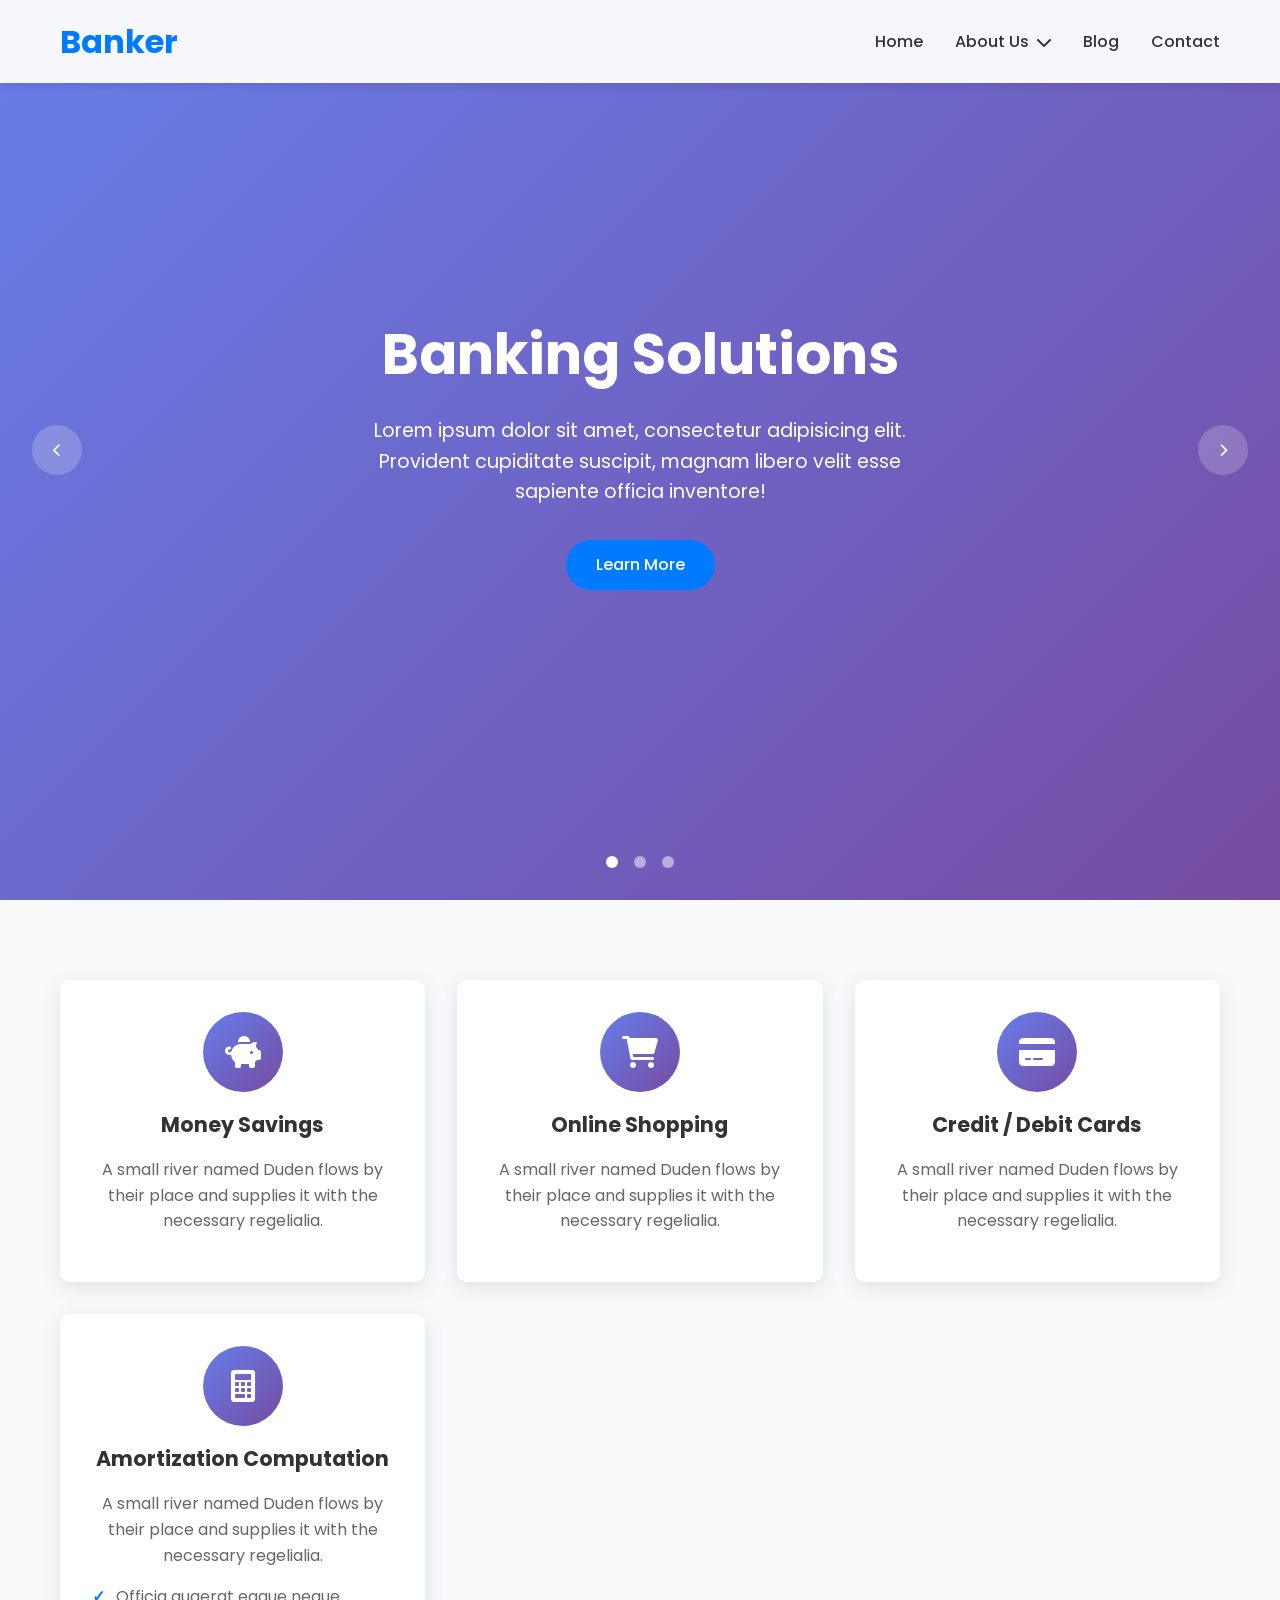
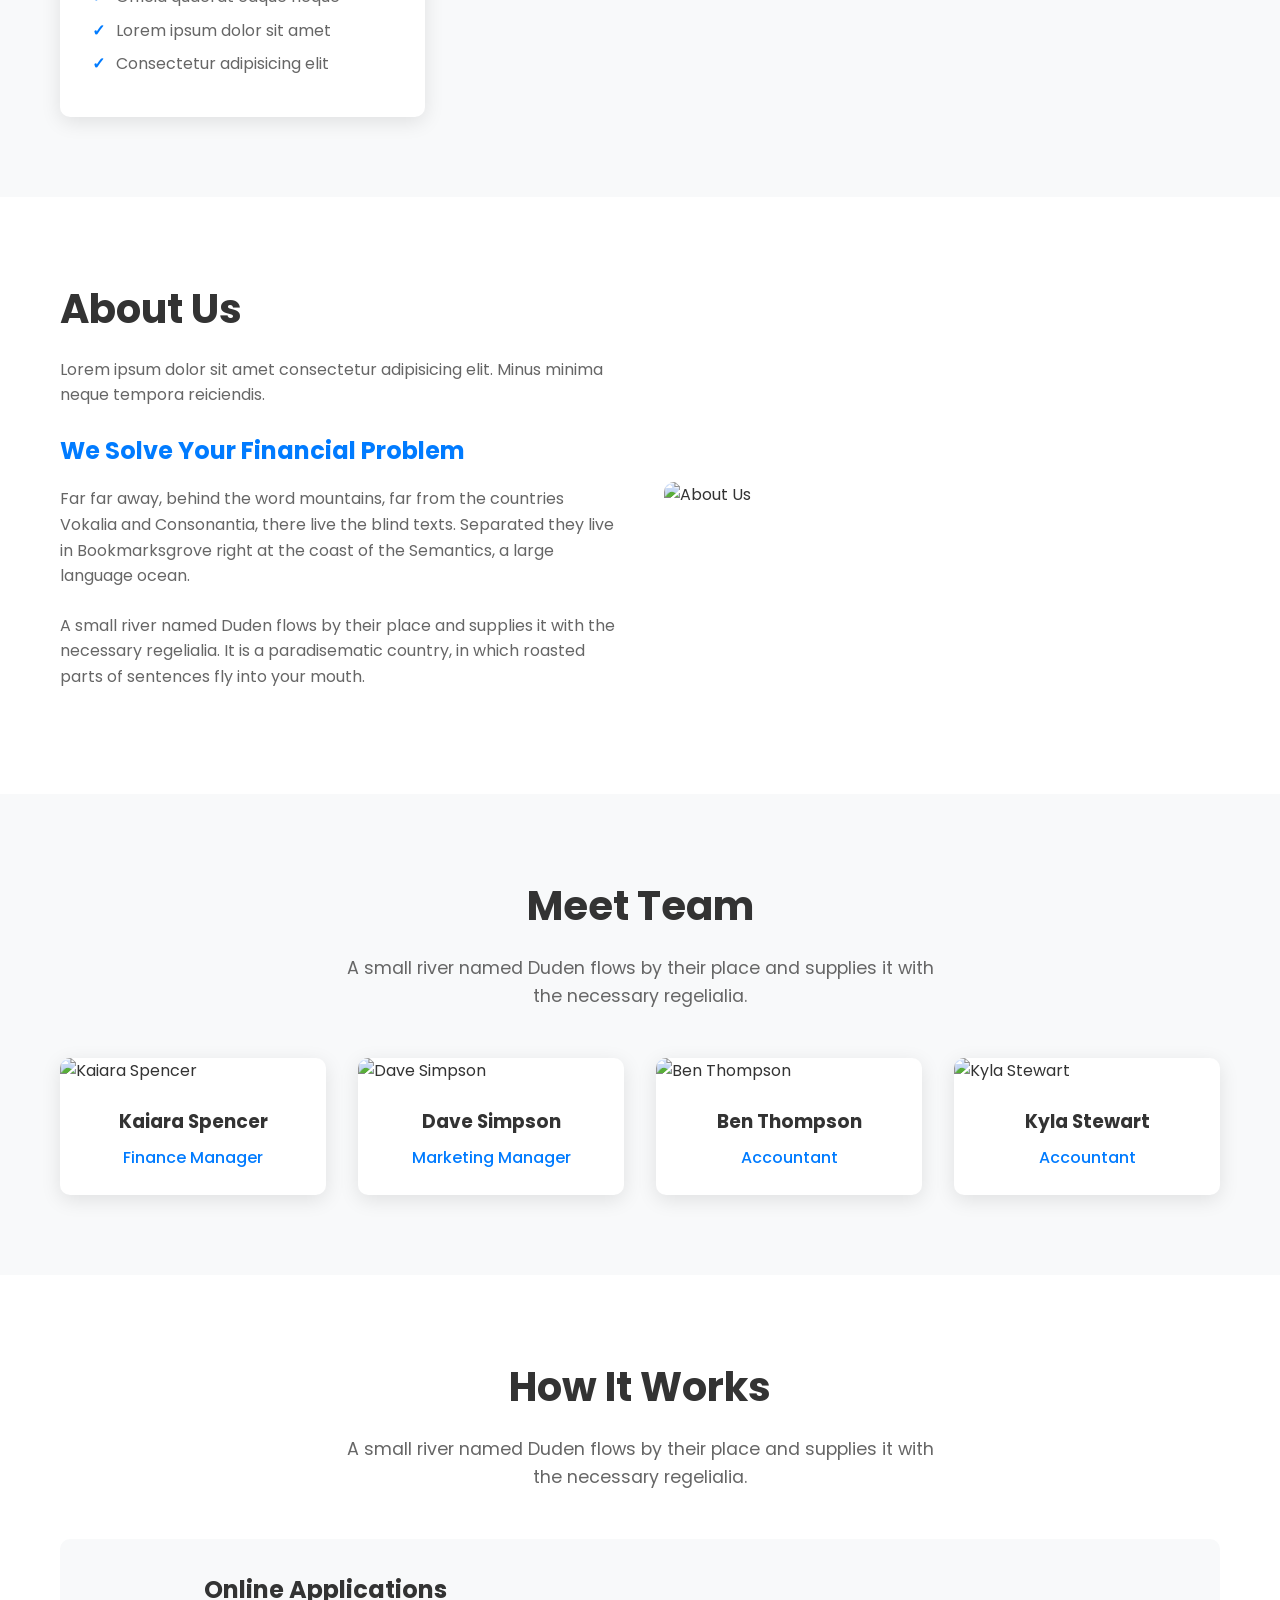
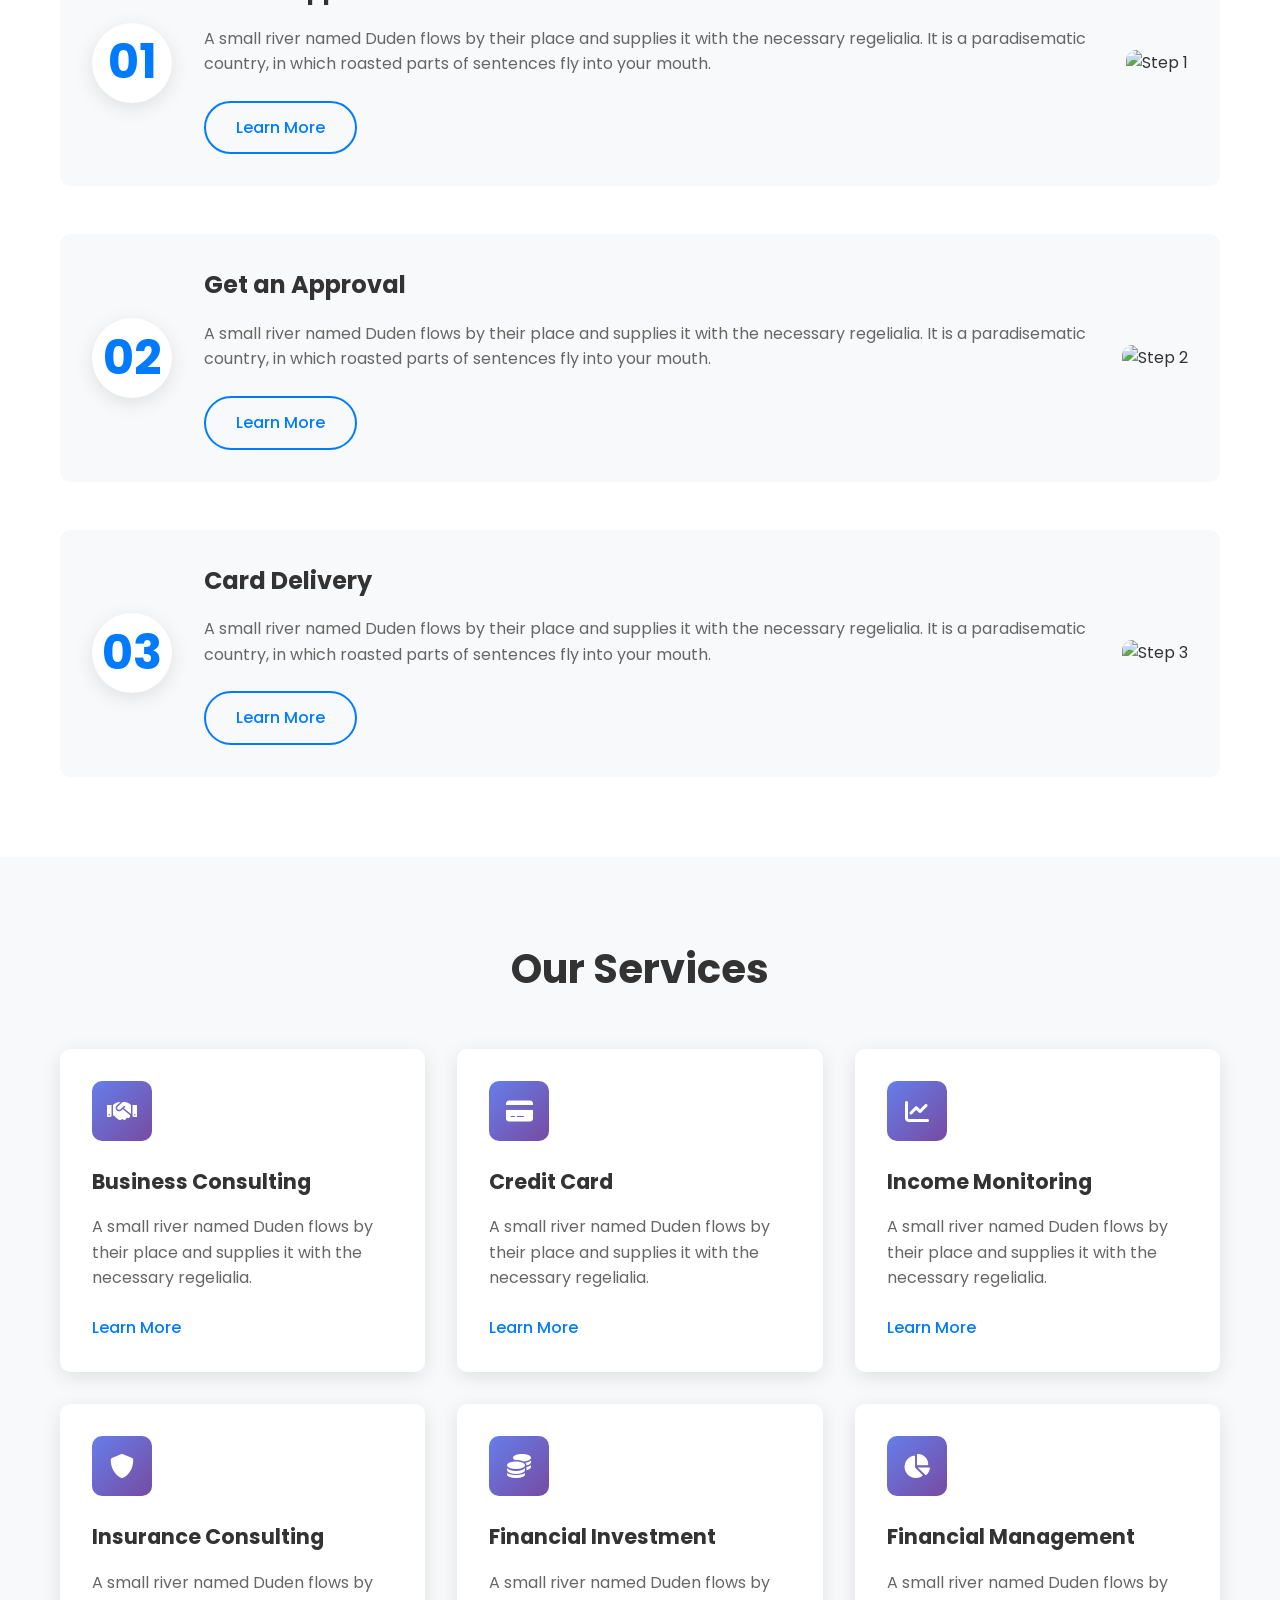
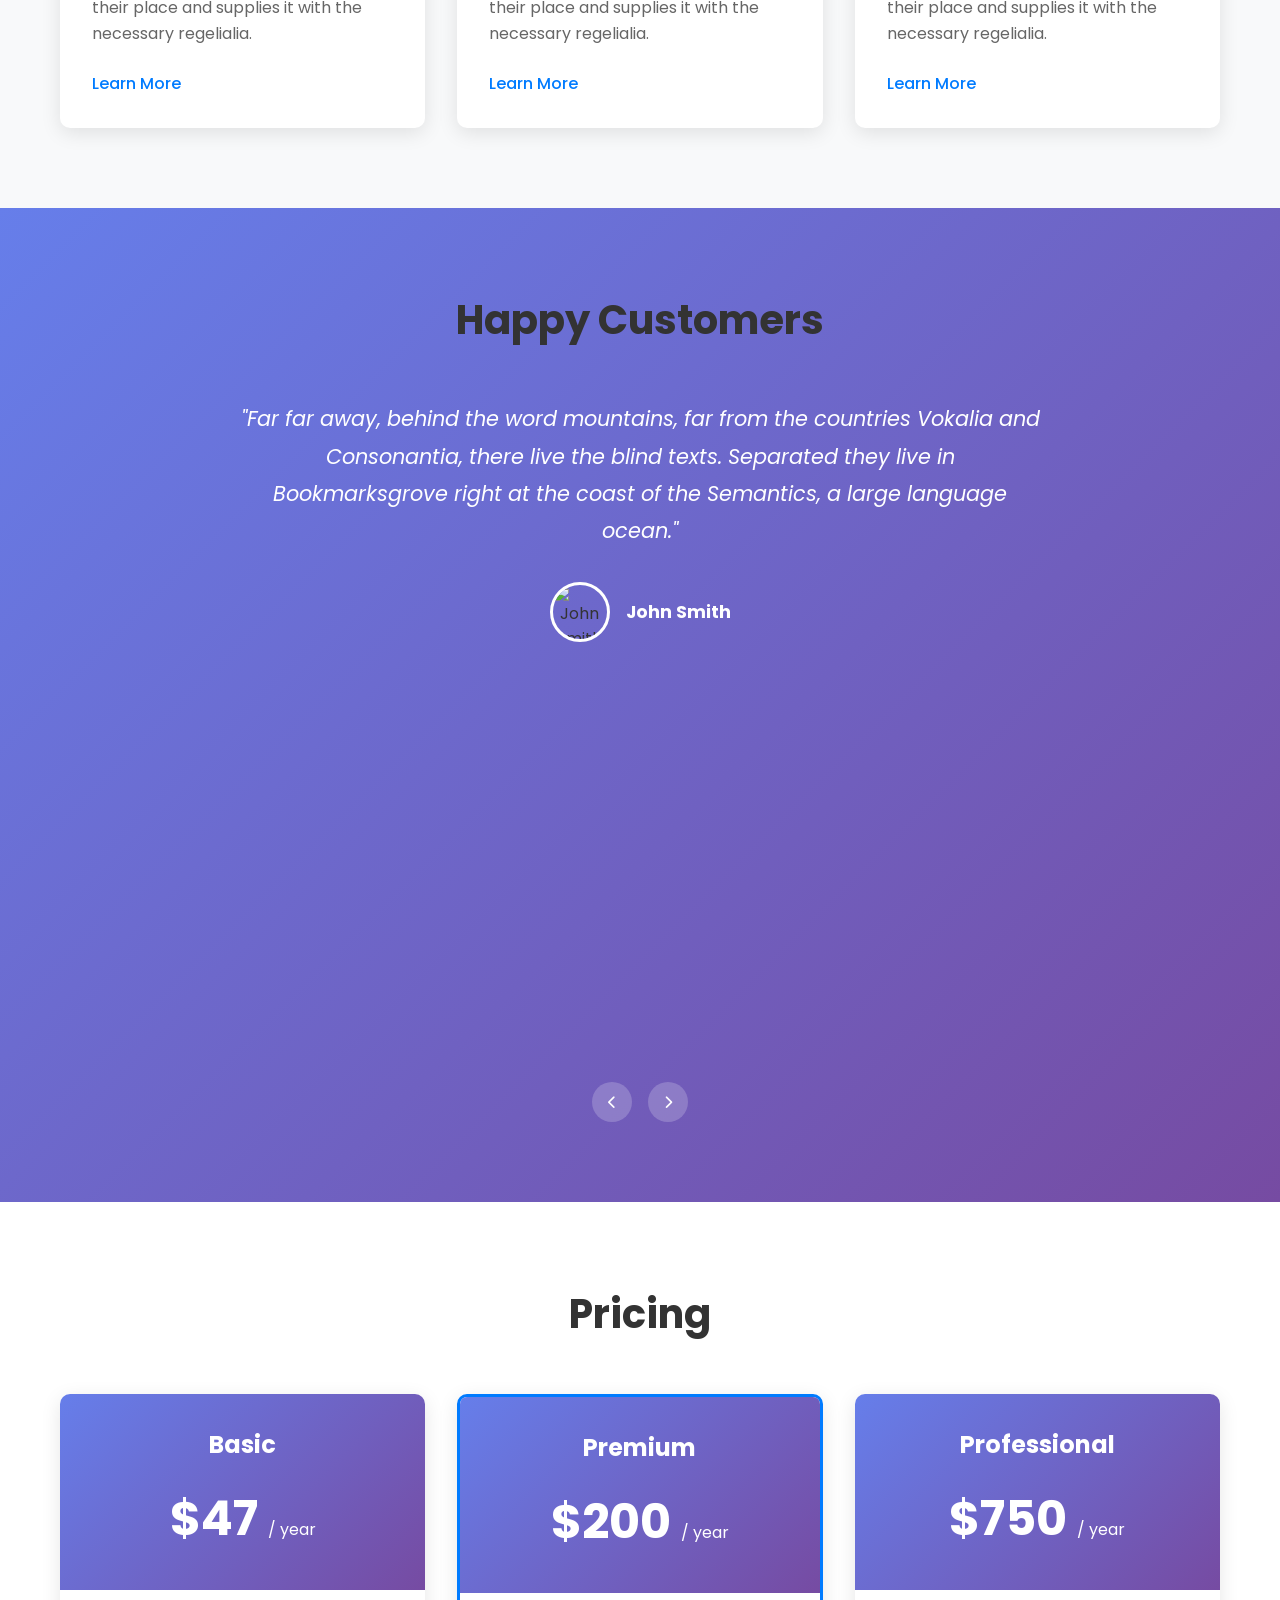
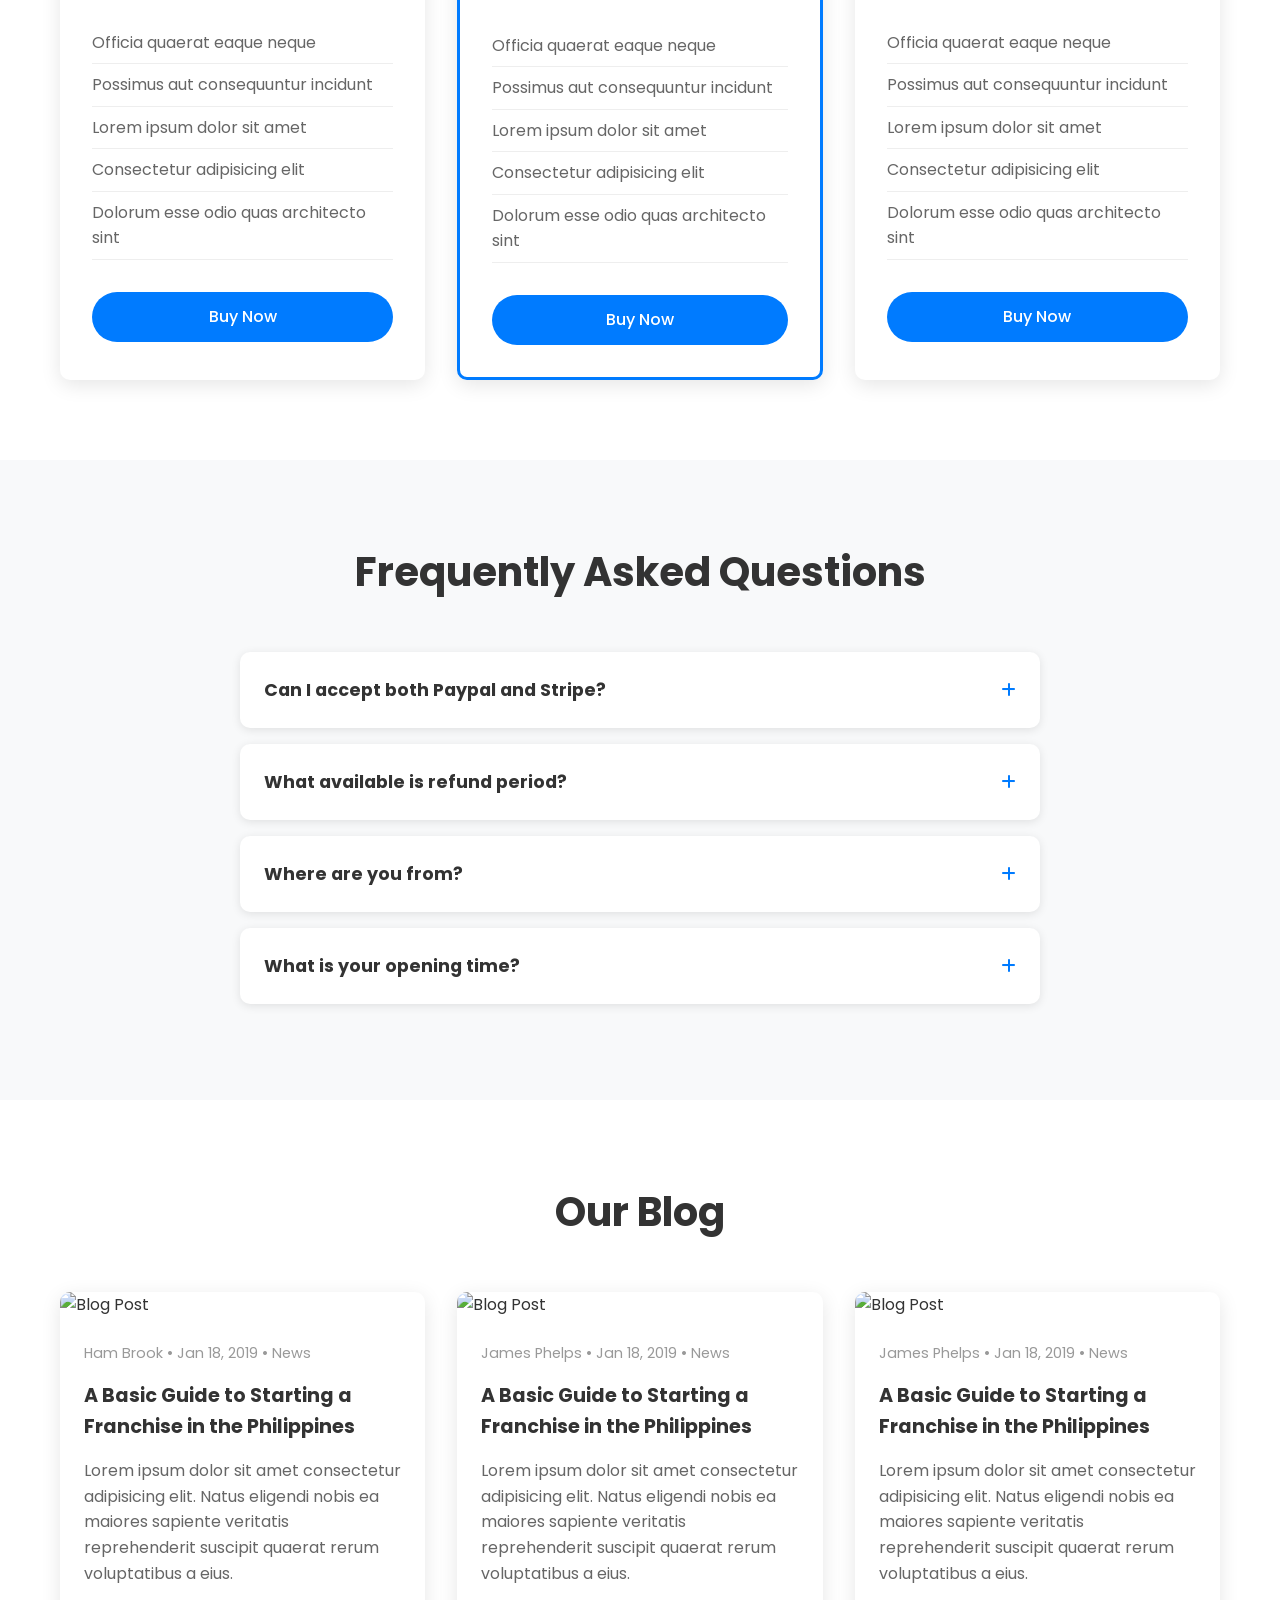
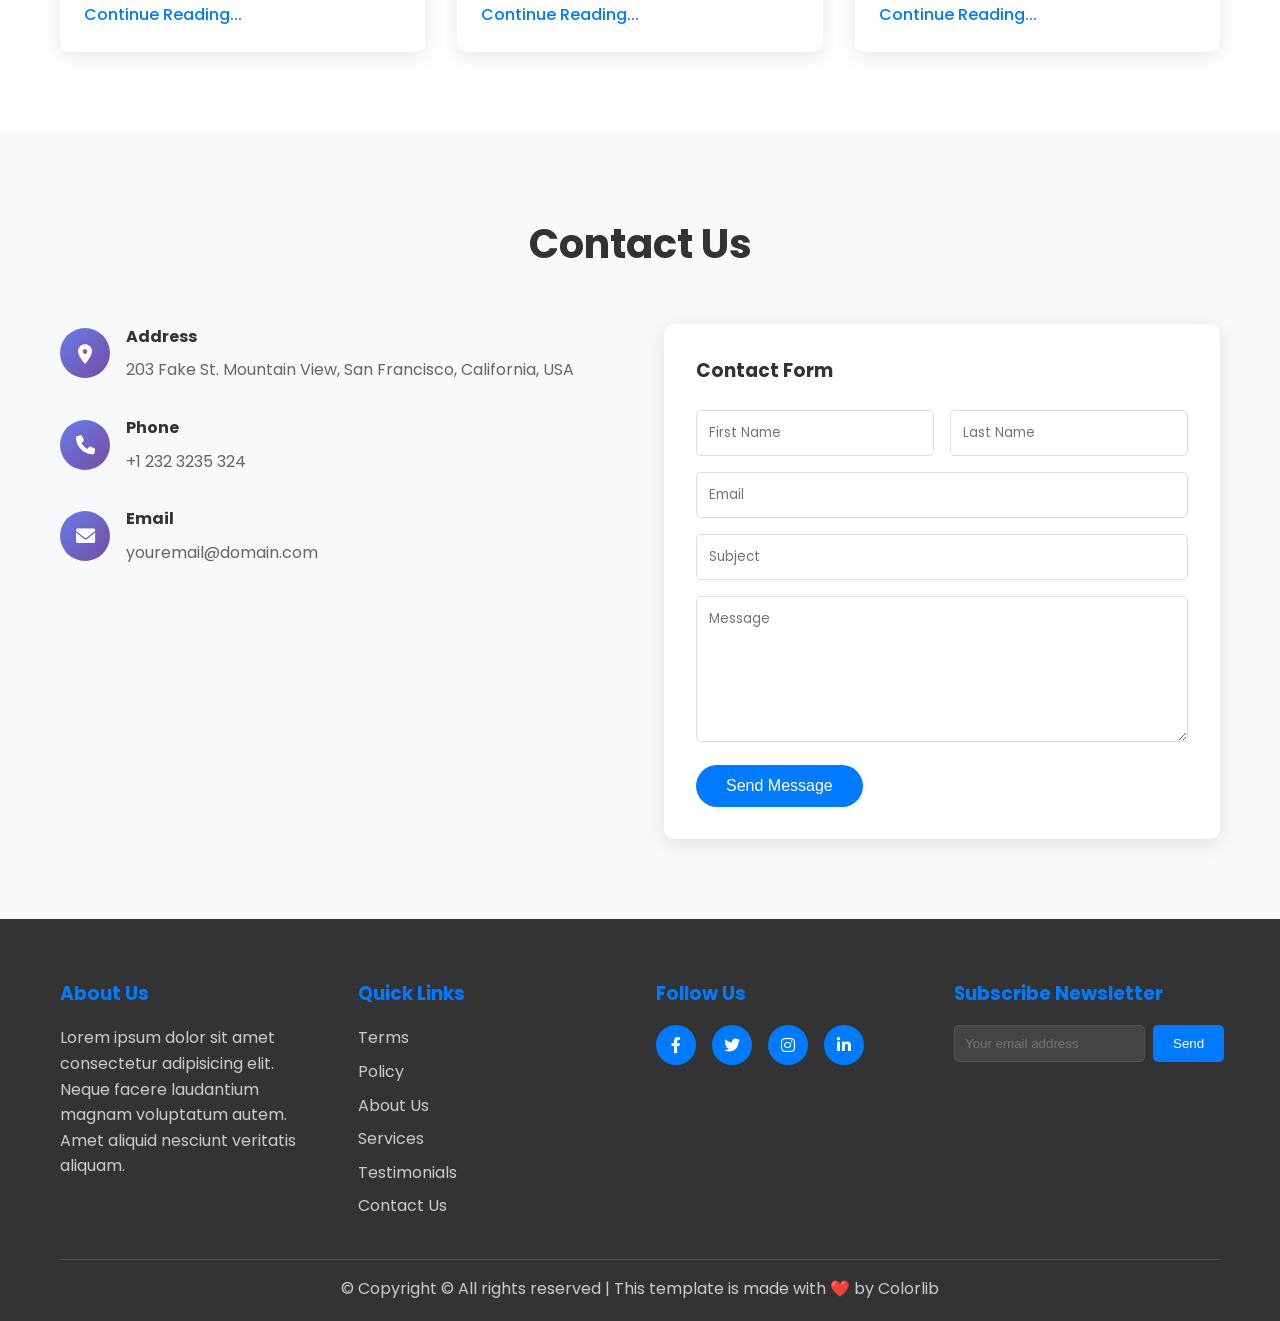
==== index.html @ 6901ae22 "Create Banker landing page with responsive design and interactive features Co-authored-by: jayborad6" ====
<!DOCTYPE html>
<html lang="en">
<head>
    <meta charset="UTF-8">
    <meta name="viewport" content="width=device-width, initial-scale=1.0">
    <title>Banker - Banking Solutions</title>
    <link rel="stylesheet" href="styles.css">
    <link href="https://cdnjs.cloudflare.com/ajax/libs/font-awesome/6.0.0/css/all.min.css" rel="stylesheet">
    <link href="https://fonts.googleapis.com/css2?family=Poppins:wght@300;400;500;600;700&display=swap" rel="stylesheet">
</head>
<body>
    <!-- Header -->
    <header class="header">
        <nav class="navbar">
            <div class="container">
                <div class="nav-brand">
                    <h2>Banker</h2>
                </div>
                <ul class="nav-menu">
                    <li><a href="#home">Home</a></li>
                    <li class="dropdown">
                        <a href="#about">About Us <i class="fas fa-chevron-down"></i></a>
                        <ul class="dropdown-menu">
                            <li><a href="#team">Team</a></li>
                            <li><a href="#pricing">Pricing</a></li>
                            <li><a href="#faq">FAQ</a></li>
                            <li><a href="#gallery">Gallery</a></li>
                            <li><a href="#services">Services</a></li>
                            <li><a href="#testimonials">Testimonials</a></li>
                        </ul>
                    </li>
                    <li><a href="#blog">Blog</a></li>
                    <li><a href="#contact">Contact</a></li>
                </ul>
                <div class="hamburger">
                    <span></span>
                    <span></span>
                    <span></span>
                </div>
            </div>
        </nav>
    </header>

    <!-- Hero Section -->
    <section id="home" class="hero">
        <div class="hero-slider">
            <div class="slide active">
                <div class="container">
                    <div class="hero-content">
                        <h1>Banking Solutions</h1>
                        <p>Lorem ipsum dolor sit amet, consectetur adipisicing elit. Provident cupiditate suscipit, magnam libero velit esse sapiente officia inventore!</p>
                        <a href="#services" class="btn btn-primary">Learn More</a>
                    </div>
                </div>
            </div>
            <div class="slide">
                <div class="container">
                    <div class="hero-content">
                        <h1>Financing Solutions</h1>
                        <p>Lorem ipsum dolor sit amet, consectetur adipisicing elit. Provident cupiditate suscipit, magnam libero velit esse sapiente officia inventore!</p>
                        <a href="#services" class="btn btn-primary">Learn More</a>
                    </div>
                </div>
            </div>
            <div class="slide">
                <div class="container">
                    <div class="hero-content">
                        <h1>Savings Accounts</h1>
                        <p>Lorem ipsum dolor sit amet, consectetur adipisicing elit. Provident cupiditate suscipit, magnam libero velit esse sapiente officia inventore!</p>
                        <a href="#services" class="btn btn-primary">Learn More</a>
                    </div>
                </div>
            </div>
        </div>
        <div class="slider-controls">
            <button class="prev-btn"><i class="fas fa-chevron-left"></i></button>
            <button class="next-btn"><i class="fas fa-chevron-right"></i></button>
        </div>
        <div class="slider-dots">
            <span class="dot active" data-slide="0"></span>
            <span class="dot" data-slide="1"></span>
            <span class="dot" data-slide="2"></span>
        </div>
    </section>

    <!-- Features Section -->
    <section class="features">
        <div class="container">
            <div class="features-grid">
                <div class="feature-card">
                    <div class="feature-icon">
                        <i class="fas fa-piggy-bank"></i>
                    </div>
                    <h3>Money Savings</h3>
                    <p>A small river named Duden flows by their place and supplies it with the necessary regelialia.</p>
                </div>
                <div class="feature-card">
                    <div class="feature-icon">
                        <i class="fas fa-shopping-cart"></i>
                    </div>
                    <h3>Online Shopping</h3>
                    <p>A small river named Duden flows by their place and supplies it with the necessary regelialia.</p>
                </div>
                <div class="feature-card">
                    <div class="feature-icon">
                        <i class="fas fa-credit-card"></i>
                    </div>
                    <h3>Credit / Debit Cards</h3>
                    <p>A small river named Duden flows by their place and supplies it with the necessary regelialia.</p>
                </div>
                <div class="feature-card">
                    <div class="feature-icon">
                        <i class="fas fa-calculator"></i>
                    </div>
                    <h3>Amortization Computation</h3>
                    <p>A small river named Duden flows by their place and supplies it with the necessary regelialia.</p>
                    <ul>
                        <li>Officia quaerat eaque neque</li>
                        <li>Lorem ipsum dolor sit amet</li>
                        <li>Consectetur adipisicing elit</li>
                    </ul>
                </div>
            </div>
        </div>
    </section>

    <!-- About Section -->
    <section id="about" class="about">
        <div class="container">
            <div class="about-content">
                <div class="about-text">
                    <h2>About Us</h2>
                    <p>Lorem ipsum dolor sit amet consectetur adipisicing elit. Minus minima neque tempora reiciendis.</p>
                    <div class="about-details">
                        <h3>We Solve Your Financial Problem</h3>
                        <p>Far far away, behind the word mountains, far from the countries Vokalia and Consonantia, there live the blind texts. Separated they live in Bookmarksgrove right at the coast of the Semantics, a large language ocean.</p>
                        <p>A small river named Duden flows by their place and supplies it with the necessary regelialia. It is a paradisematic country, in which roasted parts of sentences fly into your mouth.</p>
                    </div>
                </div>
                <div class="about-image">
                    <img src="https://via.placeholder.com/500x400/007bff/ffffff?text=About+Us" alt="About Us">
                </div>
            </div>
        </div>
    </section>

    <!-- Team Section -->
    <section id="team" class="team">
        <div class="container">
            <div class="section-header">
                <h2>Meet Team</h2>
                <p>A small river named Duden flows by their place and supplies it with the necessary regelialia.</p>
            </div>
            <div class="team-grid">
                <div class="team-member">
                    <div class="member-image">
                        <img src="https://via.placeholder.com/300x300/007bff/ffffff?text=Kaiara+Spencer" alt="Kaiara Spencer">
                    </div>
                    <div class="member-info">
                        <h3>Kaiara Spencer</h3>
                        <p>Finance Manager</p>
                    </div>
                </div>
                <div class="team-member">
                    <div class="member-image">
                        <img src="https://via.placeholder.com/300x300/007bff/ffffff?text=Dave+Simpson" alt="Dave Simpson">
                    </div>
                    <div class="member-info">
                        <h3>Dave Simpson</h3>
                        <p>Marketing Manager</p>
                    </div>
                </div>
                <div class="team-member">
                    <div class="member-image">
                        <img src="https://via.placeholder.com/300x300/007bff/ffffff?text=Ben+Thompson" alt="Ben Thompson">
                    </div>
                    <div class="member-info">
                        <h3>Ben Thompson</h3>
                        <p>Accountant</p>
                    </div>
                </div>
                <div class="team-member">
                    <div class="member-image">
                        <img src="https://via.placeholder.com/300x300/007bff/ffffff?text=Kyla+Stewart" alt="Kyla Stewart">
                    </div>
                    <div class="member-info">
                        <h3>Kyla Stewart</h3>
                        <p>Accountant</p>
                    </div>
                </div>
            </div>
        </div>
    </section>

    <!-- How It Works Section -->
    <section class="how-it-works">
        <div class="container">
            <div class="section-header">
                <h2>How It Works</h2>
                <p>A small river named Duden flows by their place and supplies it with the necessary regelialia.</p>
            </div>
            <div class="works-grid">
                <div class="work-step">
                    <div class="step-number">01</div>
                    <div class="step-content">
                        <h3>Online Applications</h3>
                        <p>A small river named Duden flows by their place and supplies it with the necessary regelialia. It is a paradisematic country, in which roasted parts of sentences fly into your mouth.</p>
                        <a href="#" class="btn btn-outline">Learn More</a>
                    </div>
                    <div class="step-image">
                        <img src="https://via.placeholder.com/200x200/007bff/ffffff?text=Step+1" alt="Step 1">
                    </div>
                </div>
                <div class="work-step">
                    <div class="step-number">02</div>
                    <div class="step-content">
                        <h3>Get an Approval</h3>
                        <p>A small river named Duden flows by their place and supplies it with the necessary regelialia. It is a paradisematic country, in which roasted parts of sentences fly into your mouth.</p>
                        <a href="#" class="btn btn-outline">Learn More</a>
                    </div>
                    <div class="step-image">
                        <img src="https://via.placeholder.com/200x200/007bff/ffffff?text=Step+2" alt="Step 2">
                    </div>
                </div>
                <div class="work-step">
                    <div class="step-number">03</div>
                    <div class="step-content">
                        <h3>Card Delivery</h3>
                        <p>A small river named Duden flows by their place and supplies it with the necessary regelialia. It is a paradisematic country, in which roasted parts of sentences fly into your mouth.</p>
                        <a href="#" class="btn btn-outline">Learn More</a>
                    </div>
                    <div class="step-image">
                        <img src="https://via.placeholder.com/200x200/007bff/ffffff?text=Step+3" alt="Step 3">
                    </div>
                </div>
            </div>
        </div>
    </section>

    <!-- Services Section -->
    <section id="services" class="services">
        <div class="container">
            <div class="section-header">
                <h2>Our Services</h2>
            </div>
            <div class="services-grid">
                <div class="service-card">
                    <div class="service-icon">
                        <i class="fas fa-handshake"></i>
                    </div>
                    <h3>Business Consulting</h3>
                    <p>A small river named Duden flows by their place and supplies it with the necessary regelialia.</p>
                    <a href="#" class="service-link">Learn More</a>
                </div>
                <div class="service-card">
                    <div class="service-icon">
                        <i class="fas fa-credit-card"></i>
                    </div>
                    <h3>Credit Card</h3>
                    <p>A small river named Duden flows by their place and supplies it with the necessary regelialia.</p>
                    <a href="#" class="service-link">Learn More</a>
                </div>
                <div class="service-card">
                    <div class="service-icon">
                        <i class="fas fa-chart-line"></i>
                    </div>
                    <h3>Income Monitoring</h3>
                    <p>A small river named Duden flows by their place and supplies it with the necessary regelialia.</p>
                    <a href="#" class="service-link">Learn More</a>
                </div>
                <div class="service-card">
                    <div class="service-icon">
                        <i class="fas fa-shield-alt"></i>
                    </div>
                    <h3>Insurance Consulting</h3>
                    <p>A small river named Duden flows by their place and supplies it with the necessary regelialia.</p>
                    <a href="#" class="service-link">Learn More</a>
                </div>
                <div class="service-card">
                    <div class="service-icon">
                        <i class="fas fa-coins"></i>
                    </div>
                    <h3>Financial Investment</h3>
                    <p>A small river named Duden flows by their place and supplies it with the necessary regelialia.</p>
                    <a href="#" class="service-link">Learn More</a>
                </div>
                <div class="service-card">
                    <div class="service-icon">
                        <i class="fas fa-chart-pie"></i>
                    </div>
                    <h3>Financial Management</h3>
                    <p>A small river named Duden flows by their place and supplies it with the necessary regelialia.</p>
                    <a href="#" class="service-link">Learn More</a>
                </div>
            </div>
        </div>
    </section>

    <!-- Testimonials Section -->
    <section id="testimonials" class="testimonials">
        <div class="container">
            <div class="section-header">
                <h2>Happy Customers</h2>
            </div>
            <div class="testimonials-slider">
                <div class="testimonial-slide active">
                    <div class="testimonial-content">
                        <blockquote>
                            "Far far away, behind the word mountains, far from the countries Vokalia and Consonantia, there live the blind texts. Separated they live in Bookmarksgrove right at the coast of the Semantics, a large language ocean."
                        </blockquote>
                        <div class="testimonial-author">
                            <img src="https://via.placeholder.com/80x80/007bff/ffffff?text=JS" alt="John Smith">
                            <h4>John Smith</h4>
                        </div>
                    </div>
                </div>
                <div class="testimonial-slide">
                    <div class="testimonial-content">
                        <blockquote>
                            "A small river named Duden flows by their place and supplies it with the necessary regelialia. It is a paradisematic country, in which roasted parts of sentences fly into your mouth."
                        </blockquote>
                        <div class="testimonial-author">
                            <img src="https://via.placeholder.com/80x80/007bff/ffffff?text=CA" alt="Christine Aguilar">
                            <h4>Christine Aguilar</h4>
                        </div>
                    </div>
                </div>
                <div class="testimonial-slide">
                    <div class="testimonial-content">
                        <blockquote>
                            "Even the all-powerful Pointing has no control about the blind texts it is an almost unorthographic life One day however a small line of blind text by the name of Lorem Ipsum decided to leave for the far World of Grammar."
                        </blockquote>
                        <div class="testimonial-author">
                            <img src="https://via.placeholder.com/80x80/007bff/ffffff?text=RS" alt="Robert Spears">
                            <h4>Robert Spears</h4>
                        </div>
                    </div>
                </div>
            </div>
            <div class="testimonial-controls">
                <button class="testimonial-prev"><i class="fas fa-chevron-left"></i></button>
                <button class="testimonial-next"><i class="fas fa-chevron-right"></i></button>
            </div>
        </div>
    </section>

    <!-- Pricing Section -->
    <section id="pricing" class="pricing">
        <div class="container">
            <div class="section-header">
                <h2>Pricing</h2>
            </div>
            <div class="pricing-grid">
                <div class="pricing-card">
                    <div class="pricing-header">
                        <h3>Basic</h3>
                        <div class="price">$47 <span>/ year</span></div>
                    </div>
                    <ul class="pricing-features">
                        <li>Officia quaerat eaque neque</li>
                        <li>Possimus aut consequuntur incidunt</li>
                        <li>Lorem ipsum dolor sit amet</li>
                        <li>Consectetur adipisicing elit</li>
                        <li>Dolorum esse odio quas architecto sint</li>
                    </ul>
                    <a href="#" class="btn btn-primary">Buy Now</a>
                </div>
                <div class="pricing-card featured">
                    <div class="pricing-header">
                        <h3>Premium</h3>
                        <div class="price">$200 <span>/ year</span></div>
                    </div>
                    <ul class="pricing-features">
                        <li>Officia quaerat eaque neque</li>
                        <li>Possimus aut consequuntur incidunt</li>
                        <li>Lorem ipsum dolor sit amet</li>
                        <li>Consectetur adipisicing elit</li>
                        <li>Dolorum esse odio quas architecto sint</li>
                    </ul>
                    <a href="#" class="btn btn-primary">Buy Now</a>
                </div>
                <div class="pricing-card">
                    <div class="pricing-header">
                        <h3>Professional</h3>
                        <div class="price">$750 <span>/ year</span></div>
                    </div>
                    <ul class="pricing-features">
                        <li>Officia quaerat eaque neque</li>
                        <li>Possimus aut consequuntur incidunt</li>
                        <li>Lorem ipsum dolor sit amet</li>
                        <li>Consectetur adipisicing elit</li>
                        <li>Dolorum esse odio quas architecto sint</li>
                    </ul>
                    <a href="#" class="btn btn-primary">Buy Now</a>
                </div>
            </div>
        </div>
    </section>

    <!-- FAQ Section -->
    <section id="faq" class="faq">
        <div class="container">
            <div class="section-header">
                <h2>Frequently Asked Questions</h2>
            </div>
            <div class="faq-content">
                <div class="faq-item">
                    <div class="faq-question">
                        <h3>Can I accept both Paypal and Stripe?</h3>
                        <i class="fas fa-plus"></i>
                    </div>
                    <div class="faq-answer">
                        <p>Far far away, behind the word mountains, far from the countries Vokalia and Consonantia, there live the blind texts. Separated they live in Bookmarksgrove right at the coast of the Semantics, a large language ocean.</p>
                    </div>
                </div>
                <div class="faq-item">
                    <div class="faq-question">
                        <h3>What available is refund period?</h3>
                        <i class="fas fa-plus"></i>
                    </div>
                    <div class="faq-answer">
                        <p>Far far away, behind the word mountains, far from the countries Vokalia and Consonantia, there live the blind texts. Separated they live in Bookmarksgrove right at the coast of the Semantics, a large language ocean.</p>
                    </div>
                </div>
                <div class="faq-item">
                    <div class="faq-question">
                        <h3>Where are you from?</h3>
                        <i class="fas fa-plus"></i>
                    </div>
                    <div class="faq-answer">
                        <p>Voluptatum nobis obcaecati perferendis dolor totam unde dolores quod maxime corporis officia et. Distinctio assumenda minima maiores.</p>
                    </div>
                </div>
                <div class="faq-item">
                    <div class="faq-question">
                        <h3>What is your opening time?</h3>
                        <i class="fas fa-plus"></i>
                    </div>
                    <div class="faq-answer">
                        <p>Far far away, behind the word mountains, far from the countries Vokalia and Consonantia, there live the blind texts. Separated they live in Bookmarksgrove right at the coast of the Semantics, a large language ocean.</p>
                    </div>
                </div>
            </div>
        </div>
    </section>

    <!-- Blog Section -->
    <section id="blog" class="blog">
        <div class="container">
            <div class="section-header">
                <h2>Our Blog</h2>
            </div>
            <div class="blog-grid">
                <div class="blog-card">
                    <div class="blog-image">
                        <img src="https://via.placeholder.com/400x250/007bff/ffffff?text=Blog+Post+1" alt="Blog Post">
                    </div>
                    <div class="blog-content">
                        <div class="blog-meta">
                            <span>Ham Brook</span> • <span>Jan 18, 2019</span> • <span>News</span>
                        </div>
                        <h3>A Basic Guide to Starting a Franchise in the Philippines</h3>
                        <p>Lorem ipsum dolor sit amet consectetur adipisicing elit. Natus eligendi nobis ea maiores sapiente veritatis reprehenderit suscipit quaerat rerum voluptatibus a eius.</p>
                        <a href="#" class="blog-link">Continue Reading...</a>
                    </div>
                </div>
                <div class="blog-card">
                    <div class="blog-image">
                        <img src="https://via.placeholder.com/400x250/007bff/ffffff?text=Blog+Post+2" alt="Blog Post">
                    </div>
                    <div class="blog-content">
                        <div class="blog-meta">
                            <span>James Phelps</span> • <span>Jan 18, 2019</span> • <span>News</span>
                        </div>
                        <h3>A Basic Guide to Starting a Franchise in the Philippines</h3>
                        <p>Lorem ipsum dolor sit amet consectetur adipisicing elit. Natus eligendi nobis ea maiores sapiente veritatis reprehenderit suscipit quaerat rerum voluptatibus a eius.</p>
                        <a href="#" class="blog-link">Continue Reading...</a>
                    </div>
                </div>
                <div class="blog-card">
                    <div class="blog-image">
                        <img src="https://via.placeholder.com/400x250/007bff/ffffff?text=Blog+Post+3" alt="Blog Post">
                    </div>
                    <div class="blog-content">
                        <div class="blog-meta">
                            <span>James Phelps</span> • <span>Jan 18, 2019</span> • <span>News</span>
                        </div>
                        <h3>A Basic Guide to Starting a Franchise in the Philippines</h3>
                        <p>Lorem ipsum dolor sit amet consectetur adipisicing elit. Natus eligendi nobis ea maiores sapiente veritatis reprehenderit suscipit quaerat rerum voluptatibus a eius.</p>
                        <a href="#" class="blog-link">Continue Reading...</a>
                    </div>
                </div>
            </div>
        </div>
    </section>

    <!-- Contact Section -->
    <section id="contact" class="contact">
        <div class="container">
            <div class="section-header">
                <h2>Contact Us</h2>
            </div>
            <div class="contact-content">
                <div class="contact-info">
                    <div class="contact-item">
                        <i class="fas fa-map-marker-alt"></i>
                        <div>
                            <h4>Address</h4>
                            <p>203 Fake St. Mountain View, San Francisco, California, USA</p>
                        </div>
                    </div>
                    <div class="contact-item">
                        <i class="fas fa-phone"></i>
                        <div>
                            <h4>Phone</h4>
                            <p>+1 232 3235 324</p>
                        </div>
                    </div>
                    <div class="contact-item">
                        <i class="fas fa-envelope"></i>
                        <div>
                            <h4>Email</h4>
                            <p>youremail@domain.com</p>
                        </div>
                    </div>
                </div>
                <div class="contact-form">
                    <h3>Contact Form</h3>
                    <form>
                        <div class="form-row">
                            <div class="form-group">
                                <input type="text" placeholder="First Name" required>
                            </div>
                            <div class="form-group">
                                <input type="text" placeholder="Last Name" required>
                            </div>
                        </div>
                        <div class="form-group">
                            <input type="email" placeholder="Email" required>
                        </div>
                        <div class="form-group">
                            <input type="text" placeholder="Subject" required>
                        </div>
                        <div class="form-group">
                            <textarea placeholder="Message" rows="6" required></textarea>
                        </div>
                        <button type="submit" class="btn btn-primary">Send Message</button>
                    </form>
                </div>
            </div>
        </div>
    </section>

    <!-- Footer -->
    <footer class="footer">
        <div class="container">
            <div class="footer-content">
                <div class="footer-section">
                    <h3>About Us</h3>
                    <p>Lorem ipsum dolor sit amet consectetur adipisicing elit. Neque facere laudantium magnam voluptatum autem. Amet aliquid nesciunt veritatis aliquam.</p>
                </div>
                <div class="footer-section">
                    <h3>Quick Links</h3>
                    <ul>
                        <li><a href="#">Terms</a></li>
                        <li><a href="#">Policy</a></li>
                        <li><a href="#">About Us</a></li>
                        <li><a href="#">Services</a></li>
                        <li><a href="#">Testimonials</a></li>
                        <li><a href="#">Contact Us</a></li>
                    </ul>
                </div>
                <div class="footer-section">
                    <h3>Follow Us</h3>
                    <div class="social-links">
                        <a href="#"><i class="fab fa-facebook-f"></i></a>
                        <a href="#"><i class="fab fa-twitter"></i></a>
                        <a href="#"><i class="fab fa-instagram"></i></a>
                        <a href="#"><i class="fab fa-linkedin-in"></i></a>
                    </div>
                </div>
                <div class="footer-section">
                    <h3>Subscribe Newsletter</h3>
                    <form class="newsletter-form">
                        <input type="email" placeholder="Your email address">
                        <button type="submit">Send</button>
                    </form>
                </div>
            </div>
            <div class="footer-bottom">
                <p>&copy; Copyright © All rights reserved | This template is made with ❤️ by Colorlib</p>
            </div>
        </div>
    </footer>

    <script src="script.js"></script>
</body>
</html>
---- styles.css ----
/* Reset and Base Styles */
* {
    margin: 0;
    padding: 0;
    box-sizing: border-box;
}

body {
    font-family: 'Poppins', sans-serif;
    line-height: 1.6;
    color: #333;
    overflow-x: hidden;
}

.container {
    max-width: 1200px;
    margin: 0 auto;
    padding: 0 20px;
}

/* Header Styles */
.header {
    position: fixed;
    top: 0;
    left: 0;
    width: 100%;
    background: rgba(255, 255, 255, 0.95);
    backdrop-filter: blur(10px);
    z-index: 1000;
    transition: all 0.3s ease;
    box-shadow: 0 2px 10px rgba(0, 0, 0, 0.1);
}

.navbar {
    padding: 1rem 0;
}

.navbar .container {
    display: flex;
    justify-content: space-between;
    align-items: center;
}

.nav-brand h2 {
    color: #007bff;
    font-weight: 700;
    font-size: 2rem;
}

.nav-menu {
    display: flex;
    list-style: none;
    gap: 2rem;
}

.nav-menu li {
    position: relative;
}

.nav-menu a {
    text-decoration: none;
    color: #333;
    font-weight: 500;
    transition: color 0.3s ease;
    display: flex;
    align-items: center;
    gap: 0.5rem;
}

.nav-menu a:hover {
    color: #007bff;
}

.dropdown-menu {
    position: absolute;
    top: 100%;
    left: 0;
    background: white;
    box-shadow: 0 10px 30px rgba(0, 0, 0, 0.1);
    border-radius: 8px;
    padding: 1rem 0;
    min-width: 200px;
    opacity: 0;
    visibility: hidden;
    transform: translateY(-10px);
    transition: all 0.3s ease;
    list-style: none;
}

.dropdown:hover .dropdown-menu {
    opacity: 1;
    visibility: visible;
    transform: translateY(0);
}

.dropdown-menu li {
    padding: 0;
}

.dropdown-menu a {
    padding: 0.5rem 1.5rem;
    display: block;
    border-radius: 0;
}

.dropdown-menu a:hover {
    background: #f8f9fa;
}

.hamburger {
    display: none;
    flex-direction: column;
    cursor: pointer;
}

.hamburger span {
    width: 25px;
    height: 3px;
    background: #333;
    margin: 3px 0;
    transition: 0.3s;
}

/* Hero Section */
.hero {
    height: 100vh;
    position: relative;
    overflow: hidden;
    display: flex;
    align-items: center;
    background: linear-gradient(135deg, #667eea 0%, #764ba2 100%);
}

.hero-slider {
    position: relative;
    width: 100%;
    height: 100%;
}

.slide {
    position: absolute;
    top: 0;
    left: 0;
    width: 100%;
    height: 100%;
    display: flex;
    align-items: center;
    opacity: 0;
    transition: opacity 1s ease-in-out;
}

.slide.active {
    opacity: 1;
}

.hero-content {
    text-align: center;
    color: white;
    max-width: 600px;
    margin: 0 auto;
}

.hero-content h1 {
    font-size: 3.5rem;
    font-weight: 700;
    margin-bottom: 1rem;
    animation: slideInUp 1s ease-out;
}

.hero-content p {
    font-size: 1.2rem;
    margin-bottom: 2rem;
    animation: slideInUp 1s ease-out 0.2s both;
}

.btn {
    display: inline-block;
    padding: 12px 30px;
    text-decoration: none;
    border-radius: 30px;
    font-weight: 500;
    transition: all 0.3s ease;
    border: none;
    cursor: pointer;
    font-size: 1rem;
}

.btn-primary {
    background: #007bff;
    color: white;
    animation: slideInUp 1s ease-out 0.4s both;
}

.btn-primary:hover {
    background: #0056b3;
    transform: translateY(-2px);
    box-shadow: 0 10px 20px rgba(0, 123, 255, 0.3);
}

.btn-outline {
    background: transparent;
    color: #007bff;
    border: 2px solid #007bff;
}

.btn-outline:hover {
    background: #007bff;
    color: white;
}

.slider-controls {
    position: absolute;
    top: 50%;
    transform: translateY(-50%);
    display: flex;
    justify-content: space-between;
    width: 100%;
    padding: 0 2rem;
}

.slider-controls button {
    background: rgba(255, 255, 255, 0.2);
    border: none;
    color: white;
    width: 50px;
    height: 50px;
    border-radius: 50%;
    cursor: pointer;
    transition: all 0.3s ease;
}

.slider-controls button:hover {
    background: rgba(255, 255, 255, 0.3);
}

.slider-dots {
    position: absolute;
    bottom: 2rem;
    left: 50%;
    transform: translateX(-50%);
    display: flex;
    gap: 1rem;
}

.dot {
    width: 12px;
    height: 12px;
    border-radius: 50%;
    background: rgba(255, 255, 255, 0.5);
    cursor: pointer;
    transition: all 0.3s ease;
}

.dot.active {
    background: white;
}

/* Features Section */
.features {
    padding: 80px 0;
    background: #f8f9fa;
}

.features-grid {
    display: grid;
    grid-template-columns: repeat(auto-fit, minmax(280px, 1fr));
    gap: 2rem;
}

.feature-card {
    background: white;
    padding: 2rem;
    border-radius: 10px;
    box-shadow: 0 5px 20px rgba(0, 0, 0, 0.1);
    text-align: center;
    transition: transform 0.3s ease;
}

.feature-card:hover {
    transform: translateY(-10px);
}

.feature-icon {
    width: 80px;
    height: 80px;
    background: linear-gradient(135deg, #667eea 0%, #764ba2 100%);
    border-radius: 50%;
    display: flex;
    align-items: center;
    justify-content: center;
    margin: 0 auto 1rem;
}

.feature-icon i {
    font-size: 2rem;
    color: white;
}

.feature-card h3 {
    color: #333;
    margin-bottom: 1rem;
    font-size: 1.3rem;
}

.feature-card p {
    color: #666;
    margin-bottom: 1rem;
}

.feature-card ul {
    list-style: none;
    text-align: left;
}

.feature-card ul li {
    color: #666;
    margin-bottom: 0.5rem;
    position: relative;
    padding-left: 1.5rem;
}

.feature-card ul li::before {
    content: "✓";
    position: absolute;
    left: 0;
    color: #007bff;
    font-weight: bold;
}

/* Section Headers */
.section-header {
    text-align: center;
    margin-bottom: 3rem;
}

.section-header h2 {
    font-size: 2.5rem;
    color: #333;
    margin-bottom: 1rem;
}

.section-header p {
    color: #666;
    font-size: 1.1rem;
    max-width: 600px;
    margin: 0 auto;
}

/* About Section */
.about {
    padding: 80px 0;
}

.about-content {
    display: grid;
    grid-template-columns: 1fr 1fr;
    gap: 3rem;
    align-items: center;
}

.about-text h2 {
    color: #333;
    margin-bottom: 1rem;
    font-size: 2.5rem;
}

.about-text p {
    color: #666;
    margin-bottom: 1.5rem;
}

.about-details h3 {
    color: #007bff;
    margin-bottom: 1rem;
    font-size: 1.5rem;
}

.about-image img {
    width: 100%;
    border-radius: 10px;
}

/* Team Section */
.team {
    padding: 80px 0;
    background: #f8f9fa;
}

.team-grid {
    display: grid;
    grid-template-columns: repeat(auto-fit, minmax(250px, 1fr));
    gap: 2rem;
}

.team-member {
    background: white;
    border-radius: 10px;
    overflow: hidden;
    box-shadow: 0 5px 20px rgba(0, 0, 0, 0.1);
    transition: transform 0.3s ease;
}

.team-member:hover {
    transform: translateY(-10px);
}

.member-image img {
    width: 100%;
    height: 300px;
    object-fit: cover;
}

.member-info {
    padding: 1.5rem;
    text-align: center;
}

.member-info h3 {
    color: #333;
    margin-bottom: 0.5rem;
}

.member-info p {
    color: #007bff;
    font-weight: 500;
}

/* How It Works Section */
.how-it-works {
    padding: 80px 0;
}

.works-grid {
    display: grid;
    gap: 3rem;
}

.work-step {
    display: grid;
    grid-template-columns: auto 1fr auto;
    gap: 2rem;
    align-items: center;
    padding: 2rem;
    background: #f8f9fa;
    border-radius: 10px;
}

.step-number {
    font-size: 3rem;
    font-weight: 700;
    color: #007bff;
    width: 80px;
    height: 80px;
    background: white;
    border-radius: 50%;
    display: flex;
    align-items: center;
    justify-content: center;
    box-shadow: 0 5px 20px rgba(0, 0, 0, 0.1);
}

.step-content h3 {
    color: #333;
    margin-bottom: 1rem;
    font-size: 1.5rem;
}

.step-content p {
    color: #666;
    margin-bottom: 1.5rem;
}

.step-image img {
    width: 200px;
    height: 200px;
    border-radius: 10px;
}

/* Services Section */
.services {
    padding: 80px 0;
    background: #f8f9fa;
}

.services-grid {
    display: grid;
    grid-template-columns: repeat(auto-fit, minmax(350px, 1fr));
    gap: 2rem;
}

.service-card {
    background: white;
    padding: 2rem;
    border-radius: 10px;
    box-shadow: 0 5px 20px rgba(0, 0, 0, 0.1);
    transition: transform 0.3s ease;
}

.service-card:hover {
    transform: translateY(-10px);
}

.service-icon {
    width: 60px;
    height: 60px;
    background: linear-gradient(135deg, #667eea 0%, #764ba2 100%);
    border-radius: 10px;
    display: flex;
    align-items: center;
    justify-content: center;
    margin-bottom: 1.5rem;
}

.service-icon i {
    font-size: 1.5rem;
    color: white;
}

.service-card h3 {
    color: #333;
    margin-bottom: 1rem;
    font-size: 1.3rem;
}

.service-card p {
    color: #666;
    margin-bottom: 1.5rem;
}

.service-link {
    color: #007bff;
    text-decoration: none;
    font-weight: 500;
    transition: color 0.3s ease;
}

.service-link:hover {
    color: #0056b3;
}

/* Testimonials Section */
.testimonials {
    padding: 80px 0;
    background: linear-gradient(135deg, #667eea 0%, #764ba2 100%);
    position: relative;
}

.testimonials-slider {
    position: relative;
    max-width: 800px;
    margin: 0 auto;
}

.testimonial-slide {
    opacity: 0;
    transition: opacity 0.5s ease;
    text-align: center;
}

.testimonial-slide.active {
    opacity: 1;
}

.testimonial-content blockquote {
    font-size: 1.3rem;
    color: white;
    margin-bottom: 2rem;
    font-style: italic;
    line-height: 1.8;
}

.testimonial-author {
    display: flex;
    align-items: center;
    justify-content: center;
    gap: 1rem;
}

.testimonial-author img {
    width: 60px;
    height: 60px;
    border-radius: 50%;
    border: 3px solid white;
}

.testimonial-author h4 {
    color: white;
    font-size: 1.1rem;
}

.testimonial-controls {
    display: flex;
    justify-content: center;
    gap: 1rem;
    margin-top: 2rem;
}

.testimonial-controls button {
    background: rgba(255, 255, 255, 0.2);
    border: none;
    color: white;
    width: 40px;
    height: 40px;
    border-radius: 50%;
    cursor: pointer;
    transition: all 0.3s ease;
}

.testimonial-controls button:hover {
    background: rgba(255, 255, 255, 0.3);
}

/* Pricing Section */
.pricing {
    padding: 80px 0;
}

.pricing-grid {
    display: grid;
    grid-template-columns: repeat(auto-fit, minmax(300px, 1fr));
    gap: 2rem;
}

.pricing-card {
    background: white;
    border-radius: 10px;
    box-shadow: 0 5px 20px rgba(0, 0, 0, 0.1);
    overflow: hidden;
    transition: transform 0.3s ease;
}

.pricing-card:hover {
    transform: translateY(-10px);
}

.pricing-card.featured {
    border: 3px solid #007bff;
    transform: scale(1.05);
}

.pricing-header {
    background: linear-gradient(135deg, #667eea 0%, #764ba2 100%);
    color: white;
    padding: 2rem;
    text-align: center;
}

.pricing-header h3 {
    font-size: 1.5rem;
    margin-bottom: 1rem;
}

.price {
    font-size: 3rem;
    font-weight: 700;
}

.price span {
    font-size: 1rem;
    font-weight: 400;
}

.pricing-features {
    list-style: none;
    padding: 2rem;
}

.pricing-features li {
    padding: 0.5rem 0;
    border-bottom: 1px solid #eee;
    color: #666;
}

.pricing-card .btn {
    margin: 0 2rem 2rem;
    width: calc(100% - 4rem);
    text-align: center;
}

/* FAQ Section */
.faq {
    padding: 80px 0;
    background: #f8f9fa;
}

.faq-content {
    max-width: 800px;
    margin: 0 auto;
}

.faq-item {
    background: white;
    margin-bottom: 1rem;
    border-radius: 10px;
    overflow: hidden;
    box-shadow: 0 2px 10px rgba(0, 0, 0, 0.1);
}

.faq-question {
    padding: 1.5rem;
    cursor: pointer;
    display: flex;
    justify-content: space-between;
    align-items: center;
    transition: background 0.3s ease;
}

.faq-question:hover {
    background: #f8f9fa;
}

.faq-question h3 {
    color: #333;
    font-size: 1.1rem;
}

.faq-question i {
    color: #007bff;
    transition: transform 0.3s ease;
}

.faq-item.active .faq-question i {
    transform: rotate(45deg);
}

.faq-answer {
    padding: 0 1.5rem;
    max-height: 0;
    overflow: hidden;
    transition: all 0.3s ease;
}

.faq-item.active .faq-answer {
    padding: 0 1.5rem 1.5rem;
    max-height: 200px;
}

.faq-answer p {
    color: #666;
    line-height: 1.6;
}

/* Blog Section */
.blog {
    padding: 80px 0;
}

.blog-grid {
    display: grid;
    grid-template-columns: repeat(auto-fit, minmax(350px, 1fr));
    gap: 2rem;
}

.blog-card {
    background: white;
    border-radius: 10px;
    overflow: hidden;
    box-shadow: 0 5px 20px rgba(0, 0, 0, 0.1);
    transition: transform 0.3s ease;
}

.blog-card:hover {
    transform: translateY(-10px);
}

.blog-image img {
    width: 100%;
    height: 250px;
    object-fit: cover;
}

.blog-content {
    padding: 1.5rem;
}

.blog-meta {
    color: #999;
    font-size: 0.9rem;
    margin-bottom: 1rem;
}

.blog-content h3 {
    color: #333;
    margin-bottom: 1rem;
    font-size: 1.2rem;
}

.blog-content p {
    color: #666;
    margin-bottom: 1rem;
}

.blog-link {
    color: #007bff;
    text-decoration: none;
    font-weight: 500;
}

.blog-link:hover {
    color: #0056b3;
}

/* Contact Section */
.contact {
    padding: 80px 0;
    background: #f8f9fa;
}

.contact-content {
    display: grid;
    grid-template-columns: 1fr 1fr;
    gap: 3rem;
}

.contact-item {
    display: flex;
    align-items: center;
    gap: 1rem;
    margin-bottom: 2rem;
}

.contact-item i {
    width: 50px;
    height: 50px;
    background: linear-gradient(135deg, #667eea 0%, #764ba2 100%);
    border-radius: 50%;
    display: flex;
    align-items: center;
    justify-content: center;
    color: white;
    font-size: 1.2rem;
}

.contact-item h4 {
    color: #333;
    margin-bottom: 0.5rem;
}

.contact-item p {
    color: #666;
}

.contact-form {
    background: white;
    padding: 2rem;
    border-radius: 10px;
    box-shadow: 0 5px 20px rgba(0, 0, 0, 0.1);
}

.contact-form h3 {
    color: #333;
    margin-bottom: 1.5rem;
}

.form-row {
    display: grid;
    grid-template-columns: 1fr 1fr;
    gap: 1rem;
}

.form-group {
    margin-bottom: 1rem;
}

.form-group input,
.form-group textarea {
    width: 100%;
    padding: 12px;
    border: 1px solid #ddd;
    border-radius: 5px;
    font-family: inherit;
    transition: border-color 0.3s ease;
}

.form-group input:focus,
.form-group textarea:focus {
    outline: none;
    border-color: #007bff;
}

/* Footer */
.footer {
    background: #333;
    color: white;
    padding: 60px 0 20px;
}

.footer-content {
    display: grid;
    grid-template-columns: repeat(auto-fit, minmax(250px, 1fr));
    gap: 2rem;
    margin-bottom: 2rem;
}

.footer-section h3 {
    margin-bottom: 1rem;
    color: #007bff;
}

.footer-section p {
    color: #ccc;
    line-height: 1.6;
}

.footer-section ul {
    list-style: none;
}

.footer-section ul li {
    margin-bottom: 0.5rem;
}

.footer-section ul li a {
    color: #ccc;
    text-decoration: none;
    transition: color 0.3s ease;
}

.footer-section ul li a:hover {
    color: #007bff;
}

.social-links {
    display: flex;
    gap: 1rem;
}

.social-links a {
    width: 40px;
    height: 40px;
    background: #007bff;
    border-radius: 50%;
    display: flex;
    align-items: center;
    justify-content: center;
    color: white;
    text-decoration: none;
    transition: background 0.3s ease;
}

.social-links a:hover {
    background: #0056b3;
}

.newsletter-form {
    display: flex;
    gap: 0.5rem;
}

.newsletter-form input {
    flex: 1;
    padding: 10px;
    border: 1px solid #555;
    border-radius: 5px;
    background: #444;
    color: white;
}

.newsletter-form button {
    padding: 10px 20px;
    background: #007bff;
    color: white;
    border: none;
    border-radius: 5px;
    cursor: pointer;
    transition: background 0.3s ease;
}

.newsletter-form button:hover {
    background: #0056b3;
}

.footer-bottom {
    border-top: 1px solid #555;
    padding-top: 1rem;
    text-align: center;
    color: #ccc;
}

/* Animations */
@keyframes slideInUp {
    from {
        opacity: 0;
        transform: translateY(30px);
    }
    to {
        opacity: 1;
        transform: translateY(0);
    }
}

@keyframes fadeIn {
    from {
        opacity: 0;
    }
    to {
        opacity: 1;
    }
}

/* Responsive Design */
@media (max-width: 768px) {
    .hamburger {
        display: flex;
    }
    
    .nav-menu {
        position: fixed;
        top: 100%;
        left: 0;
        width: 100%;
        background: white;
        flex-direction: column;
        padding: 2rem;
        box-shadow: 0 10px 30px rgba(0, 0, 0, 0.1);
        transform: translateX(-100%);
        transition: transform 0.3s ease;
    }
    
    .nav-menu.active {
        transform: translateX(0);
    }
    
    .hero-content h1 {
        font-size: 2.5rem;
    }
    
    .about-content {
        grid-template-columns: 1fr;
    }
    
    .work-step {
        grid-template-columns: 1fr;
        text-align: center;
    }
    
    .contact-content {
        grid-template-columns: 1fr;
    }
    
    .form-row {
        grid-template-columns: 1fr;
    }
    
    .slider-controls {
        padding: 0 1rem;
    }
    
    .pricing-card.featured {
        transform: none;
    }
    
    .section-header h2 {
        font-size: 2rem;
    }
    
    .hero-content p {
        font-size: 1rem;
    }
}

@media (max-width: 480px) {
    .hero-content h1 {
        font-size: 2rem;
    }
    
    .features-grid,
    .services-grid,
    .blog-grid {
        grid-template-columns: 1fr;
    }
    
    .team-grid {
        grid-template-columns: repeat(auto-fit, minmax(200px, 1fr));
    }
    
    .pricing-grid {
        grid-template-columns: 1fr;
    }
}

/* Smooth Scrolling */
html {
    scroll-behavior: smooth;
}

/* Loading Animation */
.loading {
    opacity: 0;
    transform: translateY(20px);
    transition: all 0.6s ease;
}

.loading.loaded {
    opacity: 1;
    transform: translateY(0);
}
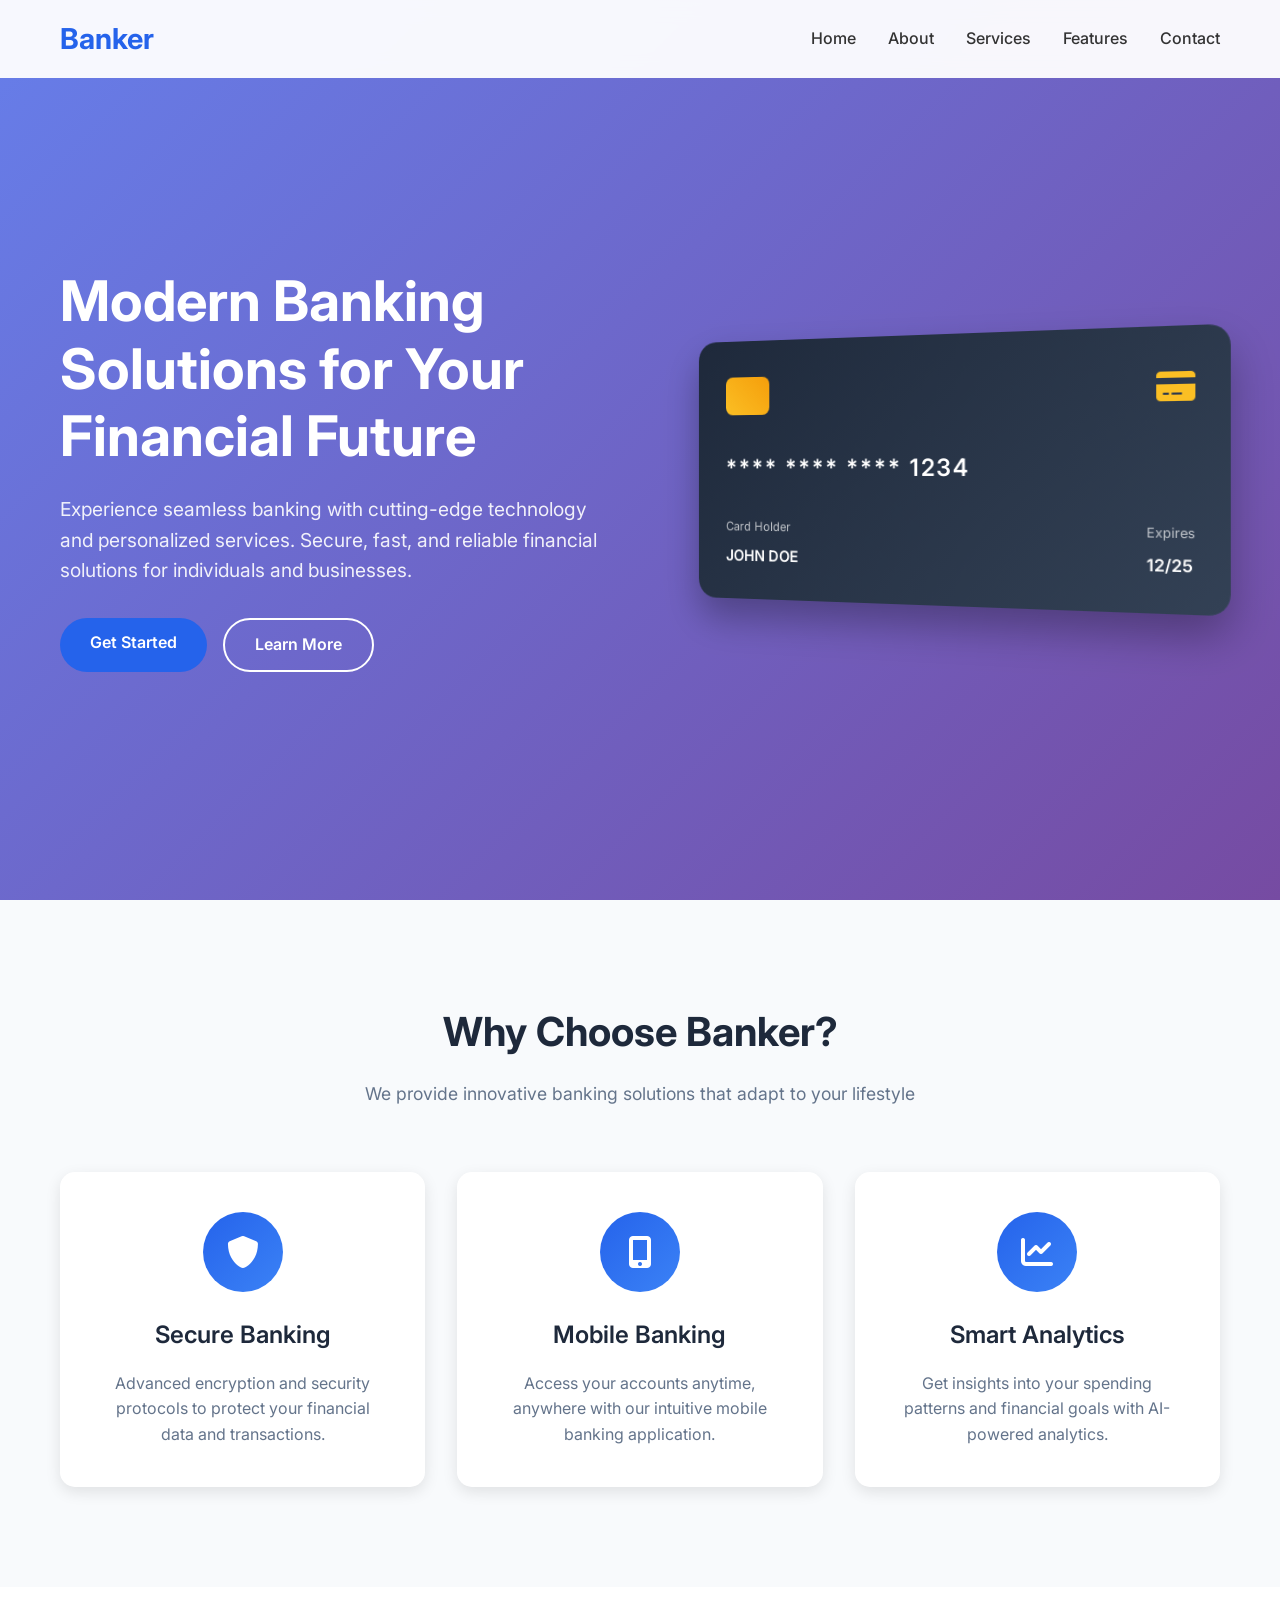
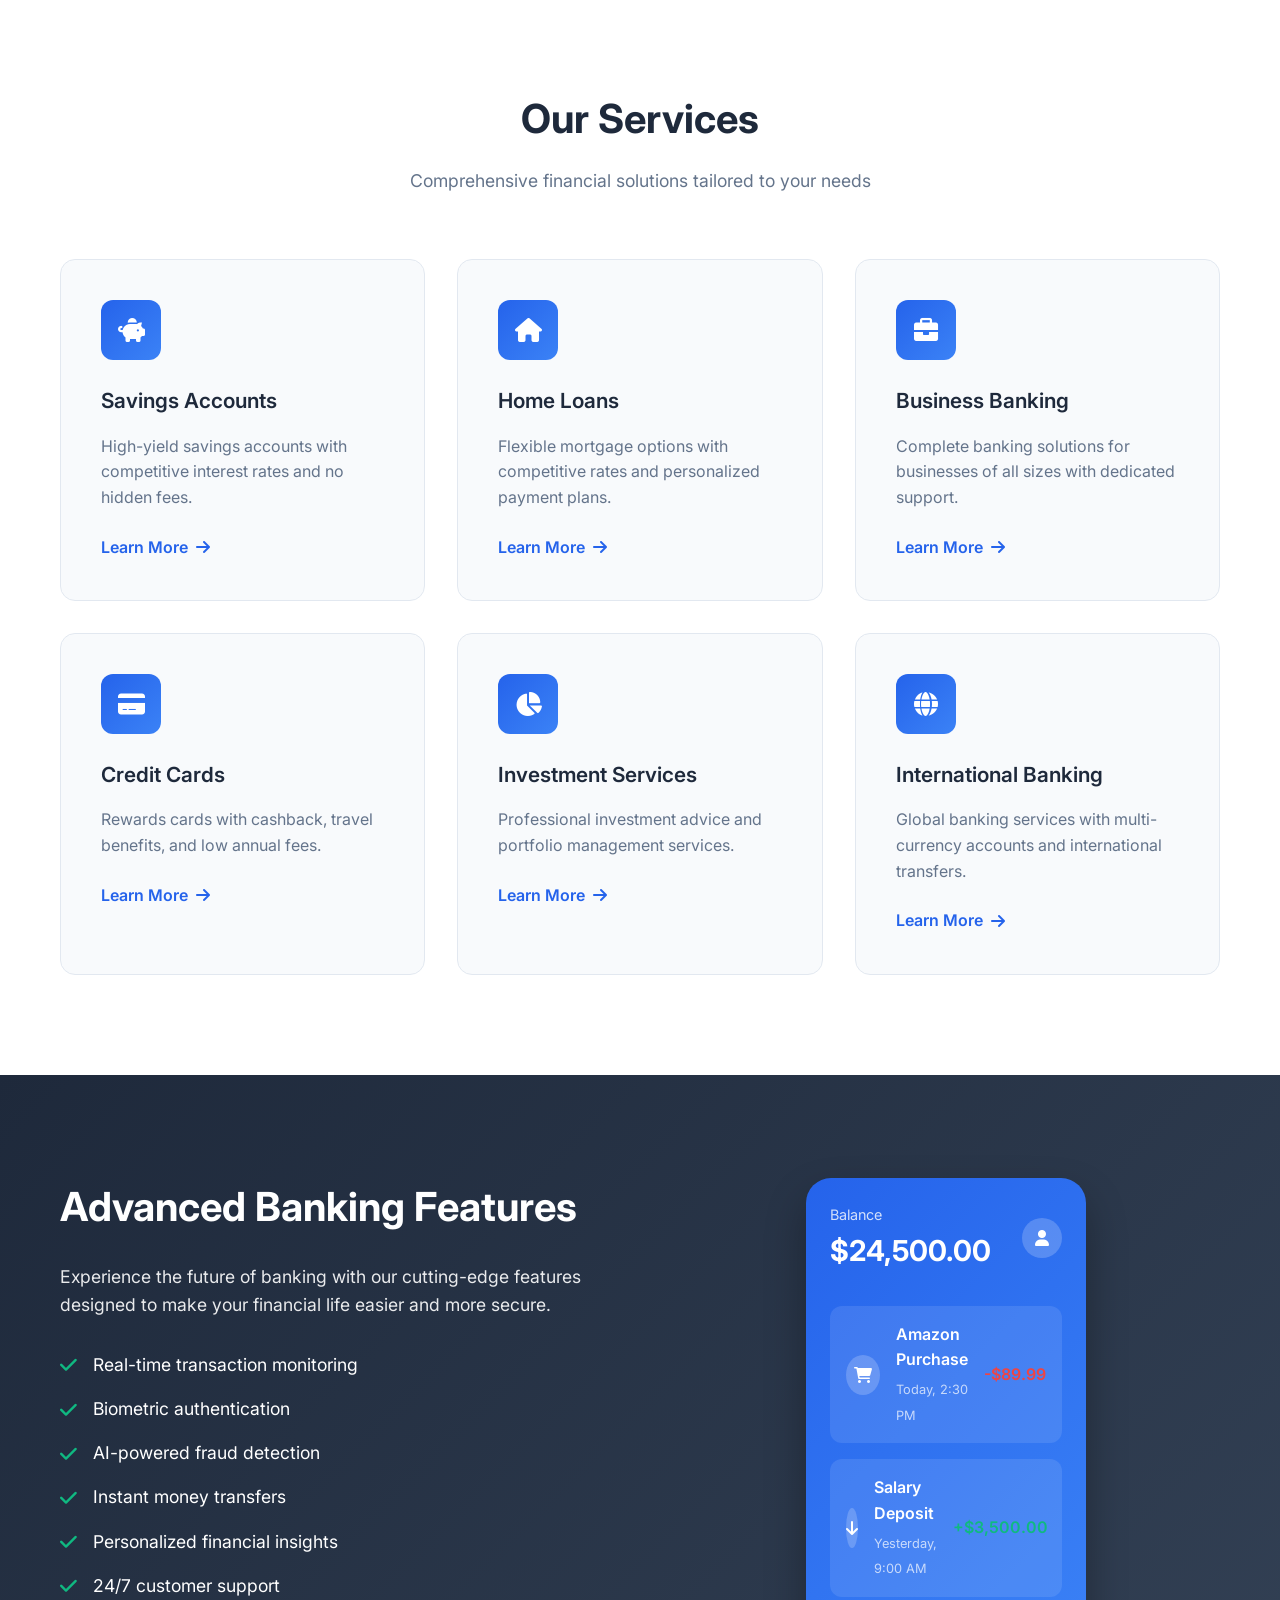
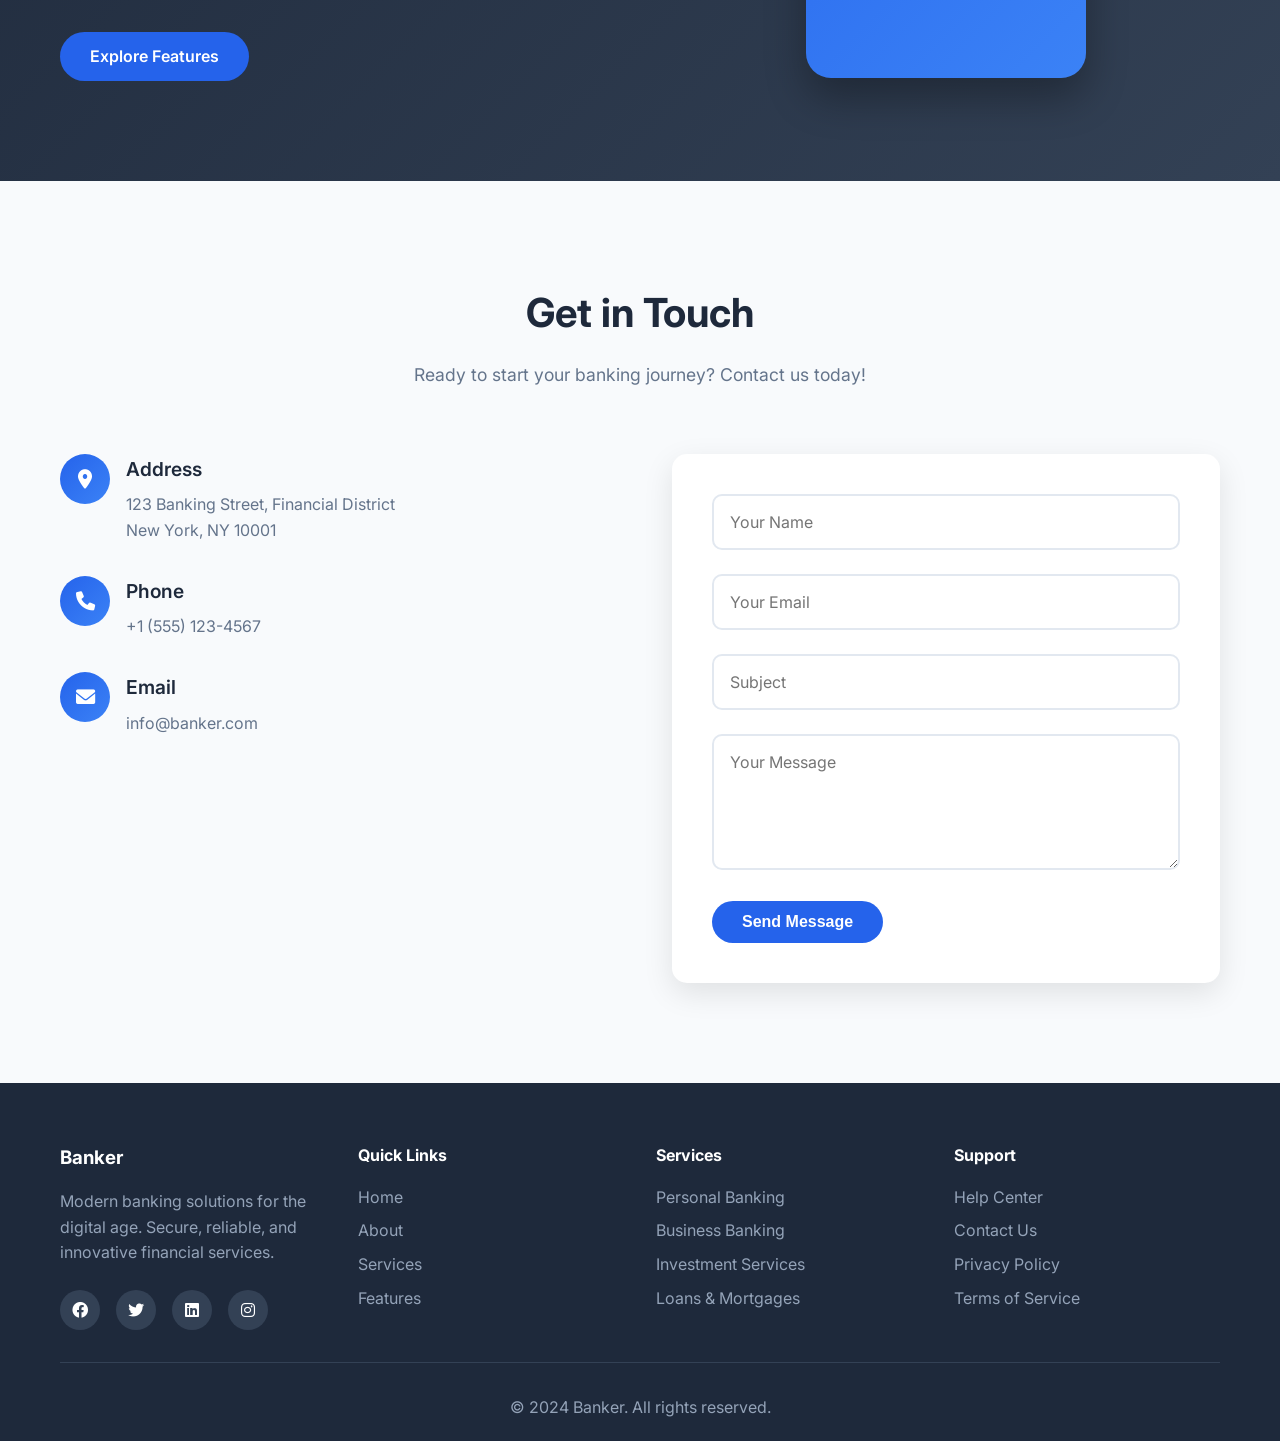
==== commit 101d18c4: "Merge 8e7f9655e880d59e9daba9af419733696b34bad7 into 8c3c0aff53fa272d4bda0588f3ce23ed13a1b350" ====
--- a/index.html
+++ b/index.html
@@ -3,39 +3,40 @@
 <head>
     <meta charset="UTF-8">
     <meta name="viewport" content="width=device-width, initial-scale=1.0">
-    <title>Banker - Banking Solutions</title>
+    <title>Banker - Modern Banking Solutions</title>
     <link rel="stylesheet" href="styles.css">
     <link href="https://cdnjs.cloudflare.com/ajax/libs/font-awesome/6.0.0/css/all.min.css" rel="stylesheet">
-    <link href="https://fonts.googleapis.com/css2?family=Poppins:wght@300;400;500;600;700&display=swap" rel="stylesheet">
+    <link href="https://fonts.googleapis.com/css2?family=Inter:wght@300;400;500;600;700&display=swap" rel="stylesheet">
 </head>
 <body>
     <!-- Header -->
     <header class="header">
         <nav class="navbar">
-            <div class="container">
-                <div class="nav-brand">
-                    <h2>Banker</h2>
+            <div class="nav-container">
+                <div class="nav-logo">
+                    <a href="#home">Banker</a>
                 </div>
                 <ul class="nav-menu">
-                    <li><a href="#home">Home</a></li>
-                    <li class="dropdown">
-                        <a href="#about">About Us <i class="fas fa-chevron-down"></i></a>
-                        <ul class="dropdown-menu">
-                            <li><a href="#team">Team</a></li>
-                            <li><a href="#pricing">Pricing</a></li>
-                            <li><a href="#faq">FAQ</a></li>
-                            <li><a href="#gallery">Gallery</a></li>
-                            <li><a href="#services">Services</a></li>
-                            <li><a href="#testimonials">Testimonials</a></li>
-                        </ul>
-                    </li>
-                    <li><a href="#blog">Blog</a></li>
-                    <li><a href="#contact">Contact</a></li>
+                    <li class="nav-item">
+                        <a href="#home" class="nav-link">Home</a>
+                    </li>
+                    <li class="nav-item">
+                        <a href="#about" class="nav-link">About</a>
+                    </li>
+                    <li class="nav-item">
+                        <a href="#services" class="nav-link">Services</a>
+                    </li>
+                    <li class="nav-item">
+                        <a href="#features" class="nav-link">Features</a>
+                    </li>
+                    <li class="nav-item">
+                        <a href="#contact" class="nav-link">Contact</a>
+                    </li>
                 </ul>
                 <div class="hamburger">
-                    <span></span>
-                    <span></span>
-                    <span></span>
+                    <span class="bar"></span>
+                    <span class="bar"></span>
+                    <span class="bar"></span>
                 </div>
             </div>
         </nav>
@@ -43,82 +44,37 @@
 
     <!-- Hero Section -->
     <section id="home" class="hero">
-        <div class="hero-slider">
-            <div class="slide active">
-                <div class="container">
-                    <div class="hero-content">
-                        <h1>Banking Solutions</h1>
-                        <p>Lorem ipsum dolor sit amet, consectetur adipisicing elit. Provident cupiditate suscipit, magnam libero velit esse sapiente officia inventore!</p>
-                        <a href="#services" class="btn btn-primary">Learn More</a>
-                    </div>
-                </div>
-            </div>
-            <div class="slide">
-                <div class="container">
-                    <div class="hero-content">
-                        <h1>Financing Solutions</h1>
-                        <p>Lorem ipsum dolor sit amet, consectetur adipisicing elit. Provident cupiditate suscipit, magnam libero velit esse sapiente officia inventore!</p>
-                        <a href="#services" class="btn btn-primary">Learn More</a>
-                    </div>
-                </div>
-            </div>
-            <div class="slide">
-                <div class="container">
-                    <div class="hero-content">
-                        <h1>Savings Accounts</h1>
-                        <p>Lorem ipsum dolor sit amet, consectetur adipisicing elit. Provident cupiditate suscipit, magnam libero velit esse sapiente officia inventore!</p>
-                        <a href="#services" class="btn btn-primary">Learn More</a>
-                    </div>
-                </div>
-            </div>
-        </div>
-        <div class="slider-controls">
-            <button class="prev-btn"><i class="fas fa-chevron-left"></i></button>
-            <button class="next-btn"><i class="fas fa-chevron-right"></i></button>
-        </div>
-        <div class="slider-dots">
-            <span class="dot active" data-slide="0"></span>
-            <span class="dot" data-slide="1"></span>
-            <span class="dot" data-slide="2"></span>
-        </div>
-    </section>
-
-    <!-- Features Section -->
-    <section class="features">
-        <div class="container">
-            <div class="features-grid">
-                <div class="feature-card">
-                    <div class="feature-icon">
-                        <i class="fas fa-piggy-bank"></i>
-                    </div>
-                    <h3>Money Savings</h3>
-                    <p>A small river named Duden flows by their place and supplies it with the necessary regelialia.</p>
-                </div>
-                <div class="feature-card">
-                    <div class="feature-icon">
-                        <i class="fas fa-shopping-cart"></i>
-                    </div>
-                    <h3>Online Shopping</h3>
-                    <p>A small river named Duden flows by their place and supplies it with the necessary regelialia.</p>
-                </div>
-                <div class="feature-card">
-                    <div class="feature-icon">
-                        <i class="fas fa-credit-card"></i>
-                    </div>
-                    <h3>Credit / Debit Cards</h3>
-                    <p>A small river named Duden flows by their place and supplies it with the necessary regelialia.</p>
-                </div>
-                <div class="feature-card">
-                    <div class="feature-icon">
-                        <i class="fas fa-calculator"></i>
-                    </div>
-                    <h3>Amortization Computation</h3>
-                    <p>A small river named Duden flows by their place and supplies it with the necessary regelialia.</p>
-                    <ul>
-                        <li>Officia quaerat eaque neque</li>
-                        <li>Lorem ipsum dolor sit amet</li>
-                        <li>Consectetur adipisicing elit</li>
-                    </ul>
+        <div class="hero-container">
+            <div class="hero-content">
+                <h1 class="hero-title">Modern Banking Solutions for Your Financial Future</h1>
+                <p class="hero-description">
+                    Experience seamless banking with cutting-edge technology and personalized services. 
+                    Secure, fast, and reliable financial solutions for individuals and businesses.
+                </p>
+                <div class="hero-buttons">
+                    <a href="#services" class="btn btn-primary">Get Started</a>
+                    <a href="#about" class="btn btn-secondary">Learn More</a>
+                </div>
+            </div>
+            <div class="hero-image">
+                <div class="hero-card">
+                    <div class="card-header">
+                        <div class="card-chip"></div>
+                        <div class="card-logo">
+                            <i class="fas fa-credit-card"></i>
+                        </div>
+                    </div>
+                    <div class="card-number">**** **** **** 1234</div>
+                    <div class="card-info">
+                        <div class="card-holder">
+                            <span>Card Holder</span>
+                            <div>JOHN DOE</div>
+                        </div>
+                        <div class="card-expiry">
+                            <span>Expires</span>
+                            <div>12/25</div>
+                        </div>
+                    </div>
                 </div>
             </div>
         </div>
@@ -127,111 +83,31 @@
     <!-- About Section -->
     <section id="about" class="about">
         <div class="container">
-            <div class="about-content">
-                <div class="about-text">
-                    <h2>About Us</h2>
-                    <p>Lorem ipsum dolor sit amet consectetur adipisicing elit. Minus minima neque tempora reiciendis.</p>
-                    <div class="about-details">
-                        <h3>We Solve Your Financial Problem</h3>
-                        <p>Far far away, behind the word mountains, far from the countries Vokalia and Consonantia, there live the blind texts. Separated they live in Bookmarksgrove right at the coast of the Semantics, a large language ocean.</p>
-                        <p>A small river named Duden flows by their place and supplies it with the necessary regelialia. It is a paradisematic country, in which roasted parts of sentences fly into your mouth.</p>
-                    </div>
-                </div>
-                <div class="about-image">
-                    <img src="https://via.placeholder.com/500x400/007bff/ffffff?text=About+Us" alt="About Us">
-                </div>
-            </div>
-        </div>
-    </section>
-
-    <!-- Team Section -->
-    <section id="team" class="team">
-        <div class="container">
             <div class="section-header">
-                <h2>Meet Team</h2>
-                <p>A small river named Duden flows by their place and supplies it with the necessary regelialia.</p>
-            </div>
-            <div class="team-grid">
-                <div class="team-member">
-                    <div class="member-image">
-                        <img src="https://via.placeholder.com/300x300/007bff/ffffff?text=Kaiara+Spencer" alt="Kaiara Spencer">
-                    </div>
-                    <div class="member-info">
-                        <h3>Kaiara Spencer</h3>
-                        <p>Finance Manager</p>
-                    </div>
-                </div>
-                <div class="team-member">
-                    <div class="member-image">
-                        <img src="https://via.placeholder.com/300x300/007bff/ffffff?text=Dave+Simpson" alt="Dave Simpson">
-                    </div>
-                    <div class="member-info">
-                        <h3>Dave Simpson</h3>
-                        <p>Marketing Manager</p>
-                    </div>
-                </div>
-                <div class="team-member">
-                    <div class="member-image">
-                        <img src="https://via.placeholder.com/300x300/007bff/ffffff?text=Ben+Thompson" alt="Ben Thompson">
-                    </div>
-                    <div class="member-info">
-                        <h3>Ben Thompson</h3>
-                        <p>Accountant</p>
-                    </div>
-                </div>
-                <div class="team-member">
-                    <div class="member-image">
-                        <img src="https://via.placeholder.com/300x300/007bff/ffffff?text=Kyla+Stewart" alt="Kyla Stewart">
-                    </div>
-                    <div class="member-info">
-                        <h3>Kyla Stewart</h3>
-                        <p>Accountant</p>
-                    </div>
-                </div>
-            </div>
-        </div>
-    </section>
-
-    <!-- How It Works Section -->
-    <section class="how-it-works">
-        <div class="container">
-            <div class="section-header">
-                <h2>How It Works</h2>
-                <p>A small river named Duden flows by their place and supplies it with the necessary regelialia.</p>
-            </div>
-            <div class="works-grid">
-                <div class="work-step">
-                    <div class="step-number">01</div>
-                    <div class="step-content">
-                        <h3>Online Applications</h3>
-                        <p>A small river named Duden flows by their place and supplies it with the necessary regelialia. It is a paradisematic country, in which roasted parts of sentences fly into your mouth.</p>
-                        <a href="#" class="btn btn-outline">Learn More</a>
-                    </div>
-                    <div class="step-image">
-                        <img src="https://via.placeholder.com/200x200/007bff/ffffff?text=Step+1" alt="Step 1">
-                    </div>
-                </div>
-                <div class="work-step">
-                    <div class="step-number">02</div>
-                    <div class="step-content">
-                        <h3>Get an Approval</h3>
-                        <p>A small river named Duden flows by their place and supplies it with the necessary regelialia. It is a paradisematic country, in which roasted parts of sentences fly into your mouth.</p>
-                        <a href="#" class="btn btn-outline">Learn More</a>
-                    </div>
-                    <div class="step-image">
-                        <img src="https://via.placeholder.com/200x200/007bff/ffffff?text=Step+2" alt="Step 2">
-                    </div>
-                </div>
-                <div class="work-step">
-                    <div class="step-number">03</div>
-                    <div class="step-content">
-                        <h3>Card Delivery</h3>
-                        <p>A small river named Duden flows by their place and supplies it with the necessary regelialia. It is a paradisematic country, in which roasted parts of sentences fly into your mouth.</p>
-                        <a href="#" class="btn btn-outline">Learn More</a>
-                    </div>
-                    <div class="step-image">
-                        <img src="https://via.placeholder.com/200x200/007bff/ffffff?text=Step+3" alt="Step 3">
-                    </div>
+                <h2>Why Choose Banker?</h2>
+                <p>We provide innovative banking solutions that adapt to your lifestyle</p>
+            </div>
+            <div class="about-grid">
+                <div class="about-card">
+                    <div class="about-icon">
+                        <i class="fas fa-shield-alt"></i>
+                    </div>
+                    <h3>Secure Banking</h3>
+                    <p>Advanced encryption and security protocols to protect your financial data and transactions.</p>
+                </div>
+                <div class="about-card">
+                    <div class="about-icon">
+                        <i class="fas fa-mobile-alt"></i>
+                    </div>
+                    <h3>Mobile Banking</h3>
+                    <p>Access your accounts anytime, anywhere with our intuitive mobile banking application.</p>
+                </div>
+                <div class="about-card">
+                    <div class="about-icon">
+                        <i class="fas fa-chart-line"></i>
+                    </div>
+                    <h3>Smart Analytics</h3>
+                    <p>Get insights into your spending patterns and financial goals with AI-powered analytics.</p>
                 </div>
             </div>
         </div>
@@ -242,252 +118,113 @@
         <div class="container">
             <div class="section-header">
                 <h2>Our Services</h2>
+                <p>Comprehensive financial solutions tailored to your needs</p>
             </div>
             <div class="services-grid">
                 <div class="service-card">
                     <div class="service-icon">
-                        <i class="fas fa-handshake"></i>
-                    </div>
-                    <h3>Business Consulting</h3>
-                    <p>A small river named Duden flows by their place and supplies it with the necessary regelialia.</p>
-                    <a href="#" class="service-link">Learn More</a>
+                        <i class="fas fa-piggy-bank"></i>
+                    </div>
+                    <h3>Savings Accounts</h3>
+                    <p>High-yield savings accounts with competitive interest rates and no hidden fees.</p>
+                    <a href="#" class="service-link">Learn More <i class="fas fa-arrow-right"></i></a>
+                </div>
+                <div class="service-card">
+                    <div class="service-icon">
+                        <i class="fas fa-home"></i>
+                    </div>
+                    <h3>Home Loans</h3>
+                    <p>Flexible mortgage options with competitive rates and personalized payment plans.</p>
+                    <a href="#" class="service-link">Learn More <i class="fas fa-arrow-right"></i></a>
+                </div>
+                <div class="service-card">
+                    <div class="service-icon">
+                        <i class="fas fa-briefcase"></i>
+                    </div>
+                    <h3>Business Banking</h3>
+                    <p>Complete banking solutions for businesses of all sizes with dedicated support.</p>
+                    <a href="#" class="service-link">Learn More <i class="fas fa-arrow-right"></i></a>
                 </div>
                 <div class="service-card">
                     <div class="service-icon">
                         <i class="fas fa-credit-card"></i>
                     </div>
-                    <h3>Credit Card</h3>
-                    <p>A small river named Duden flows by their place and supplies it with the necessary regelialia.</p>
-                    <a href="#" class="service-link">Learn More</a>
-                </div>
-                <div class="service-card">
-                    <div class="service-icon">
-                        <i class="fas fa-chart-line"></i>
-                    </div>
-                    <h3>Income Monitoring</h3>
-                    <p>A small river named Duden flows by their place and supplies it with the necessary regelialia.</p>
-                    <a href="#" class="service-link">Learn More</a>
-                </div>
-                <div class="service-card">
-                    <div class="service-icon">
-                        <i class="fas fa-shield-alt"></i>
-                    </div>
-                    <h3>Insurance Consulting</h3>
-                    <p>A small river named Duden flows by their place and supplies it with the necessary regelialia.</p>
-                    <a href="#" class="service-link">Learn More</a>
-                </div>
-                <div class="service-card">
-                    <div class="service-icon">
-                        <i class="fas fa-coins"></i>
-                    </div>
-                    <h3>Financial Investment</h3>
-                    <p>A small river named Duden flows by their place and supplies it with the necessary regelialia.</p>
-                    <a href="#" class="service-link">Learn More</a>
+                    <h3>Credit Cards</h3>
+                    <p>Rewards cards with cashback, travel benefits, and low annual fees.</p>
+                    <a href="#" class="service-link">Learn More <i class="fas fa-arrow-right"></i></a>
                 </div>
                 <div class="service-card">
                     <div class="service-icon">
                         <i class="fas fa-chart-pie"></i>
                     </div>
-                    <h3>Financial Management</h3>
-                    <p>A small river named Duden flows by their place and supplies it with the necessary regelialia.</p>
-                    <a href="#" class="service-link">Learn More</a>
-                </div>
-            </div>
-        </div>
-    </section>
-
-    <!-- Testimonials Section -->
-    <section id="testimonials" class="testimonials">
-        <div class="container">
-            <div class="section-header">
-                <h2>Happy Customers</h2>
-            </div>
-            <div class="testimonials-slider">
-                <div class="testimonial-slide active">
-                    <div class="testimonial-content">
-                        <blockquote>
-                            "Far far away, behind the word mountains, far from the countries Vokalia and Consonantia, there live the blind texts. Separated they live in Bookmarksgrove right at the coast of the Semantics, a large language ocean."
-                        </blockquote>
-                        <div class="testimonial-author">
-                            <img src="https://via.placeholder.com/80x80/007bff/ffffff?text=JS" alt="John Smith">
-                            <h4>John Smith</h4>
-                        </div>
-                    </div>
-                </div>
-                <div class="testimonial-slide">
-                    <div class="testimonial-content">
-                        <blockquote>
-                            "A small river named Duden flows by their place and supplies it with the necessary regelialia. It is a paradisematic country, in which roasted parts of sentences fly into your mouth."
-                        </blockquote>
-                        <div class="testimonial-author">
-                            <img src="https://via.placeholder.com/80x80/007bff/ffffff?text=CA" alt="Christine Aguilar">
-                            <h4>Christine Aguilar</h4>
-                        </div>
-                    </div>
-                </div>
-                <div class="testimonial-slide">
-                    <div class="testimonial-content">
-                        <blockquote>
-                            "Even the all-powerful Pointing has no control about the blind texts it is an almost unorthographic life One day however a small line of blind text by the name of Lorem Ipsum decided to leave for the far World of Grammar."
-                        </blockquote>
-                        <div class="testimonial-author">
-                            <img src="https://via.placeholder.com/80x80/007bff/ffffff?text=RS" alt="Robert Spears">
-                            <h4>Robert Spears</h4>
-                        </div>
-                    </div>
-                </div>
-            </div>
-            <div class="testimonial-controls">
-                <button class="testimonial-prev"><i class="fas fa-chevron-left"></i></button>
-                <button class="testimonial-next"><i class="fas fa-chevron-right"></i></button>
-            </div>
-        </div>
-    </section>
-
-    <!-- Pricing Section -->
-    <section id="pricing" class="pricing">
-        <div class="container">
-            <div class="section-header">
-                <h2>Pricing</h2>
-            </div>
-            <div class="pricing-grid">
-                <div class="pricing-card">
-                    <div class="pricing-header">
-                        <h3>Basic</h3>
-                        <div class="price">$47 <span>/ year</span></div>
-                    </div>
-                    <ul class="pricing-features">
-                        <li>Officia quaerat eaque neque</li>
-                        <li>Possimus aut consequuntur incidunt</li>
-                        <li>Lorem ipsum dolor sit amet</li>
-                        <li>Consectetur adipisicing elit</li>
-                        <li>Dolorum esse odio quas architecto sint</li>
+                    <h3>Investment Services</h3>
+                    <p>Professional investment advice and portfolio management services.</p>
+                    <a href="#" class="service-link">Learn More <i class="fas fa-arrow-right"></i></a>
+                </div>
+                <div class="service-card">
+                    <div class="service-icon">
+                        <i class="fas fa-globe"></i>
+                    </div>
+                    <h3>International Banking</h3>
+                    <p>Global banking services with multi-currency accounts and international transfers.</p>
+                    <a href="#" class="service-link">Learn More <i class="fas fa-arrow-right"></i></a>
+                </div>
+            </div>
+        </div>
+    </section>
+
+    <!-- Features Section -->
+    <section id="features" class="features">
+        <div class="container">
+            <div class="features-content">
+                <div class="features-text">
+                    <h2>Advanced Banking Features</h2>
+                    <p>Experience the future of banking with our cutting-edge features designed to make your financial life easier and more secure.</p>
+                    <ul class="features-list">
+                        <li><i class="fas fa-check"></i> Real-time transaction monitoring</li>
+                        <li><i class="fas fa-check"></i> Biometric authentication</li>
+                        <li><i class="fas fa-check"></i> AI-powered fraud detection</li>
+                        <li><i class="fas fa-check"></i> Instant money transfers</li>
+                        <li><i class="fas fa-check"></i> Personalized financial insights</li>
+                        <li><i class="fas fa-check"></i> 24/7 customer support</li>
                     </ul>
-                    <a href="#" class="btn btn-primary">Buy Now</a>
-                </div>
-                <div class="pricing-card featured">
-                    <div class="pricing-header">
-                        <h3>Premium</h3>
-                        <div class="price">$200 <span>/ year</span></div>
-                    </div>
-                    <ul class="pricing-features">
-                        <li>Officia quaerat eaque neque</li>
-                        <li>Possimus aut consequuntur incidunt</li>
-                        <li>Lorem ipsum dolor sit amet</li>
-                        <li>Consectetur adipisicing elit</li>
-                        <li>Dolorum esse odio quas architecto sint</li>
-                    </ul>
-                    <a href="#" class="btn btn-primary">Buy Now</a>
-                </div>
-                <div class="pricing-card">
-                    <div class="pricing-header">
-                        <h3>Professional</h3>
-                        <div class="price">$750 <span>/ year</span></div>
-                    </div>
-                    <ul class="pricing-features">
-                        <li>Officia quaerat eaque neque</li>
-                        <li>Possimus aut consequuntur incidunt</li>
-                        <li>Lorem ipsum dolor sit amet</li>
-                        <li>Consectetur adipisicing elit</li>
-                        <li>Dolorum esse odio quas architecto sint</li>
-                    </ul>
-                    <a href="#" class="btn btn-primary">Buy Now</a>
-                </div>
-            </div>
-        </div>
-    </section>
-
-    <!-- FAQ Section -->
-    <section id="faq" class="faq">
-        <div class="container">
-            <div class="section-header">
-                <h2>Frequently Asked Questions</h2>
-            </div>
-            <div class="faq-content">
-                <div class="faq-item">
-                    <div class="faq-question">
-                        <h3>Can I accept both Paypal and Stripe?</h3>
-                        <i class="fas fa-plus"></i>
-                    </div>
-                    <div class="faq-answer">
-                        <p>Far far away, behind the word mountains, far from the countries Vokalia and Consonantia, there live the blind texts. Separated they live in Bookmarksgrove right at the coast of the Semantics, a large language ocean.</p>
-                    </div>
-                </div>
-                <div class="faq-item">
-                    <div class="faq-question">
-                        <h3>What available is refund period?</h3>
-                        <i class="fas fa-plus"></i>
-                    </div>
-                    <div class="faq-answer">
-                        <p>Far far away, behind the word mountains, far from the countries Vokalia and Consonantia, there live the blind texts. Separated they live in Bookmarksgrove right at the coast of the Semantics, a large language ocean.</p>
-                    </div>
-                </div>
-                <div class="faq-item">
-                    <div class="faq-question">
-                        <h3>Where are you from?</h3>
-                        <i class="fas fa-plus"></i>
-                    </div>
-                    <div class="faq-answer">
-                        <p>Voluptatum nobis obcaecati perferendis dolor totam unde dolores quod maxime corporis officia et. Distinctio assumenda minima maiores.</p>
-                    </div>
-                </div>
-                <div class="faq-item">
-                    <div class="faq-question">
-                        <h3>What is your opening time?</h3>
-                        <i class="fas fa-plus"></i>
-                    </div>
-                    <div class="faq-answer">
-                        <p>Far far away, behind the word mountains, far from the countries Vokalia and Consonantia, there live the blind texts. Separated they live in Bookmarksgrove right at the coast of the Semantics, a large language ocean.</p>
-                    </div>
-                </div>
-            </div>
-        </div>
-    </section>
-
-    <!-- Blog Section -->
-    <section id="blog" class="blog">
-        <div class="container">
-            <div class="section-header">
-                <h2>Our Blog</h2>
-            </div>
-            <div class="blog-grid">
-                <div class="blog-card">
-                    <div class="blog-image">
-                        <img src="https://via.placeholder.com/400x250/007bff/ffffff?text=Blog+Post+1" alt="Blog Post">
-                    </div>
-                    <div class="blog-content">
-                        <div class="blog-meta">
-                            <span>Ham Brook</span> • <span>Jan 18, 2019</span> • <span>News</span>
-                        </div>
-                        <h3>A Basic Guide to Starting a Franchise in the Philippines</h3>
-                        <p>Lorem ipsum dolor sit amet consectetur adipisicing elit. Natus eligendi nobis ea maiores sapiente veritatis reprehenderit suscipit quaerat rerum voluptatibus a eius.</p>
-                        <a href="#" class="blog-link">Continue Reading...</a>
-                    </div>
-                </div>
-                <div class="blog-card">
-                    <div class="blog-image">
-                        <img src="https://via.placeholder.com/400x250/007bff/ffffff?text=Blog+Post+2" alt="Blog Post">
-                    </div>
-                    <div class="blog-content">
-                        <div class="blog-meta">
-                            <span>James Phelps</span> • <span>Jan 18, 2019</span> • <span>News</span>
-                        </div>
-                        <h3>A Basic Guide to Starting a Franchise in the Philippines</h3>
-                        <p>Lorem ipsum dolor sit amet consectetur adipisicing elit. Natus eligendi nobis ea maiores sapiente veritatis reprehenderit suscipit quaerat rerum voluptatibus a eius.</p>
-                        <a href="#" class="blog-link">Continue Reading...</a>
-                    </div>
-                </div>
-                <div class="blog-card">
-                    <div class="blog-image">
-                        <img src="https://via.placeholder.com/400x250/007bff/ffffff?text=Blog+Post+3" alt="Blog Post">
-                    </div>
-                    <div class="blog-content">
-                        <div class="blog-meta">
-                            <span>James Phelps</span> • <span>Jan 18, 2019</span> • <span>News</span>
-                        </div>
-                        <h3>A Basic Guide to Starting a Franchise in the Philippines</h3>
-                        <p>Lorem ipsum dolor sit amet consectetur adipisicing elit. Natus eligendi nobis ea maiores sapiente veritatis reprehenderit suscipit quaerat rerum voluptatibus a eius.</p>
-                        <a href="#" class="blog-link">Continue Reading...</a>
+                    <a href="#" class="btn btn-primary">Explore Features</a>
+                </div>
+                <div class="features-image">
+                    <div class="app-mockup">
+                        <div class="phone-screen">
+                            <div class="app-header">
+                                <div class="app-balance">
+                                    <span>Balance</span>
+                                    <h3>$24,500.00</h3>
+                                </div>
+                                <div class="app-avatar">
+                                    <i class="fas fa-user"></i>
+                                </div>
+                            </div>
+                            <div class="app-transactions">
+                                <div class="transaction">
+                                    <div class="transaction-icon">
+                                        <i class="fas fa-shopping-cart"></i>
+                                    </div>
+                                    <div class="transaction-details">
+                                        <span>Amazon Purchase</span>
+                                        <small>Today, 2:30 PM</small>
+                                    </div>
+                                    <div class="transaction-amount">-$89.99</div>
+                                </div>
+                                <div class="transaction">
+                                    <div class="transaction-icon">
+                                        <i class="fas fa-arrow-down"></i>
+                                    </div>
+                                    <div class="transaction-details">
+                                        <span>Salary Deposit</span>
+                                        <small>Yesterday, 9:00 AM</small>
+                                    </div>
+                                    <div class="transaction-amount positive">+$3,500.00</div>
+                                </div>
+                            </div>
+                        </div>
                     </div>
                 </div>
             </div>
@@ -498,51 +235,52 @@
     <section id="contact" class="contact">
         <div class="container">
             <div class="section-header">
-                <h2>Contact Us</h2>
+                <h2>Get in Touch</h2>
+                <p>Ready to start your banking journey? Contact us today!</p>
             </div>
             <div class="contact-content">
                 <div class="contact-info">
                     <div class="contact-item">
-                        <i class="fas fa-map-marker-alt"></i>
-                        <div>
+                        <div class="contact-icon">
+                            <i class="fas fa-map-marker-alt"></i>
+                        </div>
+                        <div class="contact-details">
                             <h4>Address</h4>
-                            <p>203 Fake St. Mountain View, San Francisco, California, USA</p>
+                            <p>123 Banking Street, Financial District<br>New York, NY 10001</p>
                         </div>
                     </div>
                     <div class="contact-item">
-                        <i class="fas fa-phone"></i>
-                        <div>
+                        <div class="contact-icon">
+                            <i class="fas fa-phone"></i>
+                        </div>
+                        <div class="contact-details">
                             <h4>Phone</h4>
-                            <p>+1 232 3235 324</p>
+                            <p>+1 (555) 123-4567</p>
                         </div>
                     </div>
                     <div class="contact-item">
-                        <i class="fas fa-envelope"></i>
-                        <div>
+                        <div class="contact-icon">
+                            <i class="fas fa-envelope"></i>
+                        </div>
+                        <div class="contact-details">
                             <h4>Email</h4>
-                            <p>youremail@domain.com</p>
+                            <p>info@banker.com</p>
                         </div>
                     </div>
                 </div>
                 <div class="contact-form">
-                    <h3>Contact Form</h3>
-                    <form>
-                        <div class="form-row">
-                            <div class="form-group">
-                                <input type="text" placeholder="First Name" required>
-                            </div>
-                            <div class="form-group">
-                                <input type="text" placeholder="Last Name" required>
-                            </div>
-                        </div>
+                    <form id="contactForm">
                         <div class="form-group">
-                            <input type="email" placeholder="Email" required>
+                            <input type="text" id="name" name="name" placeholder="Your Name" required>
                         </div>
                         <div class="form-group">
-                            <input type="text" placeholder="Subject" required>
+                            <input type="email" id="email" name="email" placeholder="Your Email" required>
                         </div>
                         <div class="form-group">
-                            <textarea placeholder="Message" rows="6" required></textarea>
+                            <input type="text" id="subject" name="subject" placeholder="Subject" required>
+                        </div>
+                        <div class="form-group">
+                            <textarea id="message" name="message" placeholder="Your Message" rows="5" required></textarea>
                         </div>
                         <button type="submit" class="btn btn-primary">Send Message</button>
                     </form>
@@ -556,39 +294,45 @@
         <div class="container">
             <div class="footer-content">
                 <div class="footer-section">
-                    <h3>About Us</h3>
-                    <p>Lorem ipsum dolor sit amet consectetur adipisicing elit. Neque facere laudantium magnam voluptatum autem. Amet aliquid nesciunt veritatis aliquam.</p>
+                    <h3>Banker</h3>
+                    <p>Modern banking solutions for the digital age. Secure, reliable, and innovative financial services.</p>
+                    <div class="social-links">
+                        <a href="#"><i class="fab fa-facebook"></i></a>
+                        <a href="#"><i class="fab fa-twitter"></i></a>
+                        <a href="#"><i class="fab fa-linkedin"></i></a>
+                        <a href="#"><i class="fab fa-instagram"></i></a>
+                    </div>
                 </div>
                 <div class="footer-section">
-                    <h3>Quick Links</h3>
+                    <h4>Quick Links</h4>
                     <ul>
-                        <li><a href="#">Terms</a></li>
-                        <li><a href="#">Policy</a></li>
-                        <li><a href="#">About Us</a></li>
-                        <li><a href="#">Services</a></li>
-                        <li><a href="#">Testimonials</a></li>
+                        <li><a href="#home">Home</a></li>
+                        <li><a href="#about">About</a></li>
+                        <li><a href="#services">Services</a></li>
+                        <li><a href="#features">Features</a></li>
+                    </ul>
+                </div>
+                <div class="footer-section">
+                    <h4>Services</h4>
+                    <ul>
+                        <li><a href="#">Personal Banking</a></li>
+                        <li><a href="#">Business Banking</a></li>
+                        <li><a href="#">Investment Services</a></li>
+                        <li><a href="#">Loans & Mortgages</a></li>
+                    </ul>
+                </div>
+                <div class="footer-section">
+                    <h4>Support</h4>
+                    <ul>
+                        <li><a href="#">Help Center</a></li>
                         <li><a href="#">Contact Us</a></li>
+                        <li><a href="#">Privacy Policy</a></li>
+                        <li><a href="#">Terms of Service</a></li>
                     </ul>
                 </div>
-                <div class="footer-section">
-                    <h3>Follow Us</h3>
-                    <div class="social-links">
-                        <a href="#"><i class="fab fa-facebook-f"></i></a>
-                        <a href="#"><i class="fab fa-twitter"></i></a>
-                        <a href="#"><i class="fab fa-instagram"></i></a>
-                        <a href="#"><i class="fab fa-linkedin-in"></i></a>
-                    </div>
-                </div>
-                <div class="footer-section">
-                    <h3>Subscribe Newsletter</h3>
-                    <form class="newsletter-form">
-                        <input type="email" placeholder="Your email address">
-                        <button type="submit">Send</button>
-                    </form>
-                </div>
             </div>
             <div class="footer-bottom">
-                <p>&copy; Copyright © All rights reserved | This template is made with ❤️ by Colorlib</p>
+                <p>&copy; 2024 Banker. All rights reserved.</p>
             </div>
         </div>
     </footer>
--- a/styles.css
+++ b/styles.css
@@ -6,7 +6,7 @@
 }
 
 body {
-    font-family: 'Poppins', sans-serif;
+    font-family: 'Inter', sans-serif;
     line-height: 1.6;
     color: #333;
     overflow-x: hidden;
@@ -22,29 +22,36 @@
 .header {
     position: fixed;
     top: 0;
-    left: 0;
     width: 100%;
     background: rgba(255, 255, 255, 0.95);
     backdrop-filter: blur(10px);
     z-index: 1000;
     transition: all 0.3s ease;
-    box-shadow: 0 2px 10px rgba(0, 0, 0, 0.1);
 }
 
 .navbar {
     padding: 1rem 0;
 }
 
-.navbar .container {
+.nav-container {
+    max-width: 1200px;
+    margin: 0 auto;
+    padding: 0 20px;
     display: flex;
     justify-content: space-between;
     align-items: center;
 }
 
-.nav-brand h2 {
-    color: #007bff;
+.nav-logo a {
+    font-size: 1.8rem;
     font-weight: 700;
-    font-size: 2rem;
+    color: #2563eb;
+    text-decoration: none;
+    transition: color 0.3s ease;
+}
+
+.nav-logo a:hover {
+    color: #1d4ed8;
 }
 
 .nav-menu {
@@ -53,58 +60,31 @@
     gap: 2rem;
 }
 
-.nav-menu li {
-    position: relative;
-}
-
-.nav-menu a {
+.nav-link {
+    color: #333;
     text-decoration: none;
-    color: #333;
     font-weight: 500;
     transition: color 0.3s ease;
-    display: flex;
-    align-items: center;
-    gap: 0.5rem;
-}
-
-.nav-menu a:hover {
-    color: #007bff;
-}
-
-.dropdown-menu {
+    position: relative;
+}
+
+.nav-link:hover {
+    color: #2563eb;
+}
+
+.nav-link::after {
+    content: '';
     position: absolute;
-    top: 100%;
+    bottom: -5px;
     left: 0;
-    background: white;
-    box-shadow: 0 10px 30px rgba(0, 0, 0, 0.1);
-    border-radius: 8px;
-    padding: 1rem 0;
-    min-width: 200px;
-    opacity: 0;
-    visibility: hidden;
-    transform: translateY(-10px);
-    transition: all 0.3s ease;
-    list-style: none;
-}
-
-.dropdown:hover .dropdown-menu {
-    opacity: 1;
-    visibility: visible;
-    transform: translateY(0);
-}
-
-.dropdown-menu li {
-    padding: 0;
-}
-
-.dropdown-menu a {
-    padding: 0.5rem 1.5rem;
-    display: block;
-    border-radius: 0;
-}
-
-.dropdown-menu a:hover {
-    background: #f8f9fa;
+    width: 0;
+    height: 2px;
+    background: #2563eb;
+    transition: width 0.3s ease;
+}
+
+.nav-link:hover::after {
+    width: 100%;
 }
 
 .hamburger {
@@ -113,7 +93,7 @@
     cursor: pointer;
 }
 
-.hamburger span {
+.bar {
     width: 25px;
     height: 3px;
     background: #333;
@@ -123,363 +103,211 @@
 
 /* Hero Section */
 .hero {
-    height: 100vh;
-    position: relative;
-    overflow: hidden;
+    min-height: 100vh;
     display: flex;
     align-items: center;
     background: linear-gradient(135deg, #667eea 0%, #764ba2 100%);
-}
-
-.hero-slider {
-    position: relative;
-    width: 100%;
-    height: 100%;
-}
-
-.slide {
-    position: absolute;
-    top: 0;
-    left: 0;
-    width: 100%;
-    height: 100%;
-    display: flex;
-    align-items: center;
-    opacity: 0;
-    transition: opacity 1s ease-in-out;
-}
-
-.slide.active {
-    opacity: 1;
-}
-
-.hero-content {
-    text-align: center;
-    color: white;
-    max-width: 600px;
+    color: white;
+    padding: 120px 0 80px;
+}
+
+.hero-container {
+    max-width: 1200px;
     margin: 0 auto;
-}
-
-.hero-content h1 {
+    padding: 0 20px;
+    display: grid;
+    grid-template-columns: 1fr 1fr;
+    gap: 4rem;
+    align-items: center;
+}
+
+.hero-title {
     font-size: 3.5rem;
     font-weight: 700;
-    margin-bottom: 1rem;
-    animation: slideInUp 1s ease-out;
-}
-
-.hero-content p {
+    margin-bottom: 1.5rem;
+    line-height: 1.2;
+}
+
+.hero-description {
     font-size: 1.2rem;
     margin-bottom: 2rem;
-    animation: slideInUp 1s ease-out 0.2s both;
+    opacity: 0.9;
+}
+
+.hero-buttons {
+    display: flex;
+    gap: 1rem;
 }
 
 .btn {
+    padding: 12px 30px;
+    border-radius: 50px;
+    text-decoration: none;
+    font-weight: 600;
+    transition: all 0.3s ease;
     display: inline-block;
-    padding: 12px 30px;
-    text-decoration: none;
-    border-radius: 30px;
-    font-weight: 500;
-    transition: all 0.3s ease;
     border: none;
     cursor: pointer;
     font-size: 1rem;
 }
 
 .btn-primary {
-    background: #007bff;
-    color: white;
-    animation: slideInUp 1s ease-out 0.4s both;
+    background: #2563eb;
+    color: white;
 }
 
 .btn-primary:hover {
-    background: #0056b3;
+    background: #1d4ed8;
     transform: translateY(-2px);
-    box-shadow: 0 10px 20px rgba(0, 123, 255, 0.3);
-}
-
-.btn-outline {
+    box-shadow: 0 10px 25px rgba(37, 99, 235, 0.3);
+}
+
+.btn-secondary {
     background: transparent;
-    color: #007bff;
-    border: 2px solid #007bff;
-}
-
-.btn-outline:hover {
-    background: #007bff;
-    color: white;
-}
-
-.slider-controls {
-    position: absolute;
-    top: 50%;
-    transform: translateY(-50%);
+    color: white;
+    border: 2px solid white;
+}
+
+.btn-secondary:hover {
+    background: white;
+    color: #2563eb;
+    transform: translateY(-2px);
+}
+
+/* Hero Card */
+.hero-card {
+    background: linear-gradient(135deg, #1e293b 0%, #334155 100%);
+    border-radius: 20px;
+    padding: 2rem;
+    color: white;
+    box-shadow: 0 20px 40px rgba(0, 0, 0, 0.3);
+    transform: perspective(1000px) rotateY(-15deg);
+    transition: transform 0.3s ease;
+}
+
+.hero-card:hover {
+    transform: perspective(1000px) rotateY(-5deg);
+}
+
+.card-header {
     display: flex;
     justify-content: space-between;
-    width: 100%;
-    padding: 0 2rem;
-}
-
-.slider-controls button {
-    background: rgba(255, 255, 255, 0.2);
-    border: none;
-    color: white;
+    align-items: center;
+    margin-bottom: 2rem;
+}
+
+.card-chip {
     width: 50px;
-    height: 50px;
-    border-radius: 50%;
-    cursor: pointer;
-    transition: all 0.3s ease;
-}
-
-.slider-controls button:hover {
-    background: rgba(255, 255, 255, 0.3);
-}
-
-.slider-dots {
-    position: absolute;
-    bottom: 2rem;
-    left: 50%;
-    transform: translateX(-50%);
-    display: flex;
-    gap: 1rem;
-}
-
-.dot {
-    width: 12px;
-    height: 12px;
-    border-radius: 50%;
-    background: rgba(255, 255, 255, 0.5);
-    cursor: pointer;
-    transition: all 0.3s ease;
-}
-
-.dot.active {
-    background: white;
-}
-
-/* Features Section */
-.features {
-    padding: 80px 0;
-    background: #f8f9fa;
-}
-
-.features-grid {
-    display: grid;
-    grid-template-columns: repeat(auto-fit, minmax(280px, 1fr));
-    gap: 2rem;
-}
-
-.feature-card {
-    background: white;
-    padding: 2rem;
-    border-radius: 10px;
-    box-shadow: 0 5px 20px rgba(0, 0, 0, 0.1);
-    text-align: center;
-    transition: transform 0.3s ease;
-}
-
-.feature-card:hover {
-    transform: translateY(-10px);
-}
-
-.feature-icon {
-    width: 80px;
-    height: 80px;
-    background: linear-gradient(135deg, #667eea 0%, #764ba2 100%);
-    border-radius: 50%;
-    display: flex;
-    align-items: center;
-    justify-content: center;
-    margin: 0 auto 1rem;
-}
-
-.feature-icon i {
+    height: 40px;
+    background: linear-gradient(45deg, #fbbf24, #f59e0b);
+    border-radius: 8px;
+}
+
+.card-logo {
     font-size: 2rem;
-    color: white;
-}
-
-.feature-card h3 {
-    color: #333;
-    margin-bottom: 1rem;
-    font-size: 1.3rem;
-}
-
-.feature-card p {
-    color: #666;
-    margin-bottom: 1rem;
-}
-
-.feature-card ul {
-    list-style: none;
-    text-align: left;
-}
-
-.feature-card ul li {
-    color: #666;
+    color: #fbbf24;
+}
+
+.card-number {
+    font-size: 1.5rem;
+    font-weight: 600;
+    margin-bottom: 2rem;
+    letter-spacing: 2px;
+}
+
+.card-info {
+    display: flex;
+    justify-content: space-between;
+}
+
+.card-holder span,
+.card-expiry span {
+    font-size: 0.8rem;
+    opacity: 0.7;
+    display: block;
     margin-bottom: 0.5rem;
-    position: relative;
-    padding-left: 1.5rem;
-}
-
-.feature-card ul li::before {
-    content: "✓";
-    position: absolute;
-    left: 0;
-    color: #007bff;
-    font-weight: bold;
+}
+
+.card-holder div,
+.card-expiry div {
+    font-weight: 600;
 }
 
 /* Section Headers */
 .section-header {
     text-align: center;
-    margin-bottom: 3rem;
+    margin-bottom: 4rem;
 }
 
 .section-header h2 {
     font-size: 2.5rem;
-    color: #333;
+    font-weight: 700;
     margin-bottom: 1rem;
+    color: #1e293b;
 }
 
 .section-header p {
-    color: #666;
     font-size: 1.1rem;
+    color: #64748b;
     max-width: 600px;
     margin: 0 auto;
 }
 
 /* About Section */
 .about {
-    padding: 80px 0;
-}
-
-.about-content {
+    padding: 100px 0;
+    background: #f8fafc;
+}
+
+.about-grid {
     display: grid;
-    grid-template-columns: 1fr 1fr;
-    gap: 3rem;
-    align-items: center;
-}
-
-.about-text h2 {
-    color: #333;
-    margin-bottom: 1rem;
-    font-size: 2.5rem;
-}
-
-.about-text p {
-    color: #666;
-    margin-bottom: 1.5rem;
-}
-
-.about-details h3 {
-    color: #007bff;
-    margin-bottom: 1rem;
-    font-size: 1.5rem;
-}
-
-.about-image img {
-    width: 100%;
-    border-radius: 10px;
-}
-
-/* Team Section */
-.team {
-    padding: 80px 0;
-    background: #f8f9fa;
-}
-
-.team-grid {
-    display: grid;
-    grid-template-columns: repeat(auto-fit, minmax(250px, 1fr));
+    grid-template-columns: repeat(auto-fit, minmax(300px, 1fr));
     gap: 2rem;
 }
 
-.team-member {
+.about-card {
     background: white;
-    border-radius: 10px;
-    overflow: hidden;
-    box-shadow: 0 5px 20px rgba(0, 0, 0, 0.1);
-    transition: transform 0.3s ease;
-}
-
-.team-member:hover {
+    padding: 2.5rem;
+    border-radius: 15px;
+    text-align: center;
+    box-shadow: 0 5px 15px rgba(0, 0, 0, 0.1);
+    transition: transform 0.3s ease, box-shadow 0.3s ease;
+}
+
+.about-card:hover {
     transform: translateY(-10px);
-}
-
-.member-image img {
-    width: 100%;
-    height: 300px;
-    object-fit: cover;
-}
-
-.member-info {
-    padding: 1.5rem;
-    text-align: center;
-}
-
-.member-info h3 {
-    color: #333;
-    margin-bottom: 0.5rem;
-}
-
-.member-info p {
-    color: #007bff;
-    font-weight: 500;
-}
-
-/* How It Works Section */
-.how-it-works {
-    padding: 80px 0;
-}
-
-.works-grid {
-    display: grid;
-    gap: 3rem;
-}
-
-.work-step {
-    display: grid;
-    grid-template-columns: auto 1fr auto;
-    gap: 2rem;
-    align-items: center;
-    padding: 2rem;
-    background: #f8f9fa;
-    border-radius: 10px;
-}
-
-.step-number {
-    font-size: 3rem;
-    font-weight: 700;
-    color: #007bff;
+    box-shadow: 0 20px 40px rgba(0, 0, 0, 0.15);
+}
+
+.about-icon {
     width: 80px;
     height: 80px;
-    background: white;
+    background: linear-gradient(135deg, #2563eb, #3b82f6);
     border-radius: 50%;
     display: flex;
     align-items: center;
     justify-content: center;
-    box-shadow: 0 5px 20px rgba(0, 0, 0, 0.1);
-}
-
-.step-content h3 {
-    color: #333;
+    margin: 0 auto 1.5rem;
+    font-size: 2rem;
+    color: white;
+}
+
+.about-card h3 {
+    font-size: 1.5rem;
+    font-weight: 600;
     margin-bottom: 1rem;
-    font-size: 1.5rem;
-}
-
-.step-content p {
-    color: #666;
-    margin-bottom: 1.5rem;
-}
-
-.step-image img {
-    width: 200px;
-    height: 200px;
-    border-radius: 10px;
+    color: #1e293b;
+}
+
+.about-card p {
+    color: #64748b;
+    line-height: 1.6;
 }
 
 /* Services Section */
 .services {
-    padding: 80px 0;
-    background: #f8f9fa;
+    padding: 100px 0;
+    background: white;
 }
 
 .services-grid {
@@ -489,398 +317,281 @@
 }
 
 .service-card {
+    background: #f8fafc;
+    padding: 2.5rem;
+    border-radius: 15px;
+    transition: all 0.3s ease;
+    border: 1px solid #e2e8f0;
+}
+
+.service-card:hover {
     background: white;
-    padding: 2rem;
-    border-radius: 10px;
-    box-shadow: 0 5px 20px rgba(0, 0, 0, 0.1);
-    transition: transform 0.3s ease;
-}
-
-.service-card:hover {
-    transform: translateY(-10px);
+    transform: translateY(-5px);
+    box-shadow: 0 20px 40px rgba(0, 0, 0, 0.1);
+    border-color: #2563eb;
 }
 
 .service-icon {
     width: 60px;
     height: 60px;
-    background: linear-gradient(135deg, #667eea 0%, #764ba2 100%);
-    border-radius: 10px;
+    background: linear-gradient(135deg, #2563eb, #3b82f6);
+    border-radius: 12px;
     display: flex;
     align-items: center;
     justify-content: center;
     margin-bottom: 1.5rem;
-}
-
-.service-icon i {
     font-size: 1.5rem;
     color: white;
 }
 
 .service-card h3 {
-    color: #333;
+    font-size: 1.3rem;
+    font-weight: 600;
     margin-bottom: 1rem;
-    font-size: 1.3rem;
+    color: #1e293b;
 }
 
 .service-card p {
-    color: #666;
+    color: #64748b;
     margin-bottom: 1.5rem;
+    line-height: 1.6;
 }
 
 .service-link {
-    color: #007bff;
+    color: #2563eb;
     text-decoration: none;
-    font-weight: 500;
-    transition: color 0.3s ease;
+    font-weight: 600;
+    display: flex;
+    align-items: center;
+    gap: 0.5rem;
+    transition: gap 0.3s ease;
 }
 
 .service-link:hover {
-    color: #0056b3;
-}
-
-/* Testimonials Section */
-.testimonials {
-    padding: 80px 0;
-    background: linear-gradient(135deg, #667eea 0%, #764ba2 100%);
-    position: relative;
-}
-
-.testimonials-slider {
-    position: relative;
-    max-width: 800px;
-    margin: 0 auto;
-}
-
-.testimonial-slide {
-    opacity: 0;
-    transition: opacity 0.5s ease;
-    text-align: center;
-}
-
-.testimonial-slide.active {
-    opacity: 1;
-}
-
-.testimonial-content blockquote {
-    font-size: 1.3rem;
-    color: white;
+    gap: 1rem;
+}
+
+/* Features Section */
+.features {
+    padding: 100px 0;
+    background: linear-gradient(135deg, #1e293b 0%, #334155 100%);
+    color: white;
+}
+
+.features-content {
+    display: grid;
+    grid-template-columns: 1fr 1fr;
+    gap: 4rem;
+    align-items: center;
+}
+
+.features-text h2 {
+    font-size: 2.5rem;
+    font-weight: 700;
+    margin-bottom: 1.5rem;
+}
+
+.features-text p {
+    font-size: 1.1rem;
     margin-bottom: 2rem;
-    font-style: italic;
-    line-height: 1.8;
-}
-
-.testimonial-author {
-    display: flex;
-    align-items: center;
+    opacity: 0.9;
+}
+
+.features-list {
+    list-style: none;
+    margin-bottom: 2rem;
+}
+
+.features-list li {
+    display: flex;
+    align-items: center;
+    gap: 1rem;
+    margin-bottom: 1rem;
+    font-size: 1.1rem;
+}
+
+.features-list i {
+    color: #10b981;
+    font-size: 1.2rem;
+}
+
+/* App Mockup */
+.app-mockup {
+    display: flex;
     justify-content: center;
-    gap: 1rem;
-}
-
-.testimonial-author img {
-    width: 60px;
-    height: 60px;
-    border-radius: 50%;
-    border: 3px solid white;
-}
-
-.testimonial-author h4 {
-    color: white;
-    font-size: 1.1rem;
-}
-
-.testimonial-controls {
-    display: flex;
-    justify-content: center;
-    gap: 1rem;
-    margin-top: 2rem;
-}
-
-.testimonial-controls button {
-    background: rgba(255, 255, 255, 0.2);
-    border: none;
-    color: white;
+}
+
+.phone-screen {
+    width: 280px;
+    height: 500px;
+    background: linear-gradient(135deg, #2563eb, #3b82f6);
+    border-radius: 25px;
+    padding: 1.5rem;
+    box-shadow: 0 20px 40px rgba(0, 0, 0, 0.3);
+}
+
+.app-header {
+    display: flex;
+    justify-content: space-between;
+    align-items: center;
+    margin-bottom: 2rem;
+}
+
+.app-balance span {
+    font-size: 0.9rem;
+    opacity: 0.8;
+}
+
+.app-balance h3 {
+    font-size: 1.8rem;
+    font-weight: 700;
+}
+
+.app-avatar {
     width: 40px;
     height: 40px;
+    background: rgba(255, 255, 255, 0.2);
     border-radius: 50%;
-    cursor: pointer;
-    transition: all 0.3s ease;
-}
-
-.testimonial-controls button:hover {
-    background: rgba(255, 255, 255, 0.3);
-}
-
-/* Pricing Section */
-.pricing {
-    padding: 80px 0;
-}
-
-.pricing-grid {
-    display: grid;
-    grid-template-columns: repeat(auto-fit, minmax(300px, 1fr));
-    gap: 2rem;
-}
-
-.pricing-card {
-    background: white;
-    border-radius: 10px;
-    box-shadow: 0 5px 20px rgba(0, 0, 0, 0.1);
-    overflow: hidden;
-    transition: transform 0.3s ease;
-}
-
-.pricing-card:hover {
-    transform: translateY(-10px);
-}
-
-.pricing-card.featured {
-    border: 3px solid #007bff;
-    transform: scale(1.05);
-}
-
-.pricing-header {
-    background: linear-gradient(135deg, #667eea 0%, #764ba2 100%);
-    color: white;
-    padding: 2rem;
-    text-align: center;
-}
-
-.pricing-header h3 {
-    font-size: 1.5rem;
-    margin-bottom: 1rem;
-}
-
-.price {
-    font-size: 3rem;
-    font-weight: 700;
-}
-
-.price span {
-    font-size: 1rem;
-    font-weight: 400;
-}
-
-.pricing-features {
-    list-style: none;
-    padding: 2rem;
-}
-
-.pricing-features li {
-    padding: 0.5rem 0;
-    border-bottom: 1px solid #eee;
-    color: #666;
-}
-
-.pricing-card .btn {
-    margin: 0 2rem 2rem;
-    width: calc(100% - 4rem);
-    text-align: center;
-}
-
-/* FAQ Section */
-.faq {
-    padding: 80px 0;
-    background: #f8f9fa;
-}
-
-.faq-content {
-    max-width: 800px;
-    margin: 0 auto;
-}
-
-.faq-item {
-    background: white;
-    margin-bottom: 1rem;
-    border-radius: 10px;
-    overflow: hidden;
-    box-shadow: 0 2px 10px rgba(0, 0, 0, 0.1);
-}
-
-.faq-question {
-    padding: 1.5rem;
-    cursor: pointer;
-    display: flex;
-    justify-content: space-between;
-    align-items: center;
-    transition: background 0.3s ease;
-}
-
-.faq-question:hover {
-    background: #f8f9fa;
-}
-
-.faq-question h3 {
-    color: #333;
-    font-size: 1.1rem;
-}
-
-.faq-question i {
-    color: #007bff;
-    transition: transform 0.3s ease;
-}
-
-.faq-item.active .faq-question i {
-    transform: rotate(45deg);
-}
-
-.faq-answer {
-    padding: 0 1.5rem;
-    max-height: 0;
-    overflow: hidden;
-    transition: all 0.3s ease;
-}
-
-.faq-item.active .faq-answer {
-    padding: 0 1.5rem 1.5rem;
-    max-height: 200px;
-}
-
-.faq-answer p {
-    color: #666;
-    line-height: 1.6;
-}
-
-/* Blog Section */
-.blog {
-    padding: 80px 0;
-}
-
-.blog-grid {
-    display: grid;
-    grid-template-columns: repeat(auto-fit, minmax(350px, 1fr));
-    gap: 2rem;
-}
-
-.blog-card {
-    background: white;
-    border-radius: 10px;
-    overflow: hidden;
-    box-shadow: 0 5px 20px rgba(0, 0, 0, 0.1);
-    transition: transform 0.3s ease;
-}
-
-.blog-card:hover {
-    transform: translateY(-10px);
-}
-
-.blog-image img {
-    width: 100%;
-    height: 250px;
-    object-fit: cover;
-}
-
-.blog-content {
-    padding: 1.5rem;
-}
-
-.blog-meta {
-    color: #999;
-    font-size: 0.9rem;
-    margin-bottom: 1rem;
-}
-
-.blog-content h3 {
-    color: #333;
-    margin-bottom: 1rem;
-    font-size: 1.2rem;
-}
-
-.blog-content p {
-    color: #666;
-    margin-bottom: 1rem;
-}
-
-.blog-link {
-    color: #007bff;
-    text-decoration: none;
-    font-weight: 500;
-}
-
-.blog-link:hover {
-    color: #0056b3;
+    display: flex;
+    align-items: center;
+    justify-content: center;
+}
+
+.app-transactions {
+    display: flex;
+    flex-direction: column;
+    gap: 1rem;
+}
+
+.transaction {
+    display: flex;
+    align-items: center;
+    gap: 1rem;
+    padding: 1rem;
+    background: rgba(255, 255, 255, 0.1);
+    border-radius: 12px;
+}
+
+.transaction-icon {
+    width: 40px;
+    height: 40px;
+    background: rgba(255, 255, 255, 0.2);
+    border-radius: 50%;
+    display: flex;
+    align-items: center;
+    justify-content: center;
+}
+
+.transaction-details {
+    flex: 1;
+}
+
+.transaction-details span {
+    display: block;
+    font-weight: 600;
+    margin-bottom: 0.2rem;
+}
+
+.transaction-details small {
+    opacity: 0.7;
+    font-size: 0.8rem;
+}
+
+.transaction-amount {
+    font-weight: 600;
+    color: #ef4444;
+}
+
+.transaction-amount.positive {
+    color: #10b981;
 }
 
 /* Contact Section */
 .contact {
-    padding: 80px 0;
-    background: #f8f9fa;
+    padding: 100px 0;
+    background: #f8fafc;
 }
 
 .contact-content {
     display: grid;
     grid-template-columns: 1fr 1fr;
-    gap: 3rem;
+    gap: 4rem;
+}
+
+.contact-info {
+    display: flex;
+    flex-direction: column;
+    gap: 2rem;
 }
 
 .contact-item {
     display: flex;
-    align-items: center;
+    align-items: flex-start;
     gap: 1rem;
-    margin-bottom: 2rem;
-}
-
-.contact-item i {
+}
+
+.contact-icon {
     width: 50px;
     height: 50px;
-    background: linear-gradient(135deg, #667eea 0%, #764ba2 100%);
+    background: linear-gradient(135deg, #2563eb, #3b82f6);
     border-radius: 50%;
     display: flex;
     align-items: center;
     justify-content: center;
     color: white;
     font-size: 1.2rem;
-}
-
-.contact-item h4 {
-    color: #333;
+    flex-shrink: 0;
+}
+
+.contact-details h4 {
+    font-size: 1.2rem;
+    font-weight: 600;
     margin-bottom: 0.5rem;
-}
-
-.contact-item p {
-    color: #666;
-}
-
+    color: #1e293b;
+}
+
+.contact-details p {
+    color: #64748b;
+    line-height: 1.6;
+}
+
+/* Contact Form */
 .contact-form {
     background: white;
-    padding: 2rem;
-    border-radius: 10px;
-    box-shadow: 0 5px 20px rgba(0, 0, 0, 0.1);
-}
-
-.contact-form h3 {
-    color: #333;
+    padding: 2.5rem;
+    border-radius: 15px;
+    box-shadow: 0 10px 30px rgba(0, 0, 0, 0.1);
+}
+
+.form-group {
     margin-bottom: 1.5rem;
-}
-
-.form-row {
-    display: grid;
-    grid-template-columns: 1fr 1fr;
-    gap: 1rem;
-}
-
-.form-group {
-    margin-bottom: 1rem;
 }
 
 .form-group input,
 .form-group textarea {
     width: 100%;
-    padding: 12px;
-    border: 1px solid #ddd;
-    border-radius: 5px;
+    padding: 1rem;
+    border: 2px solid #e2e8f0;
+    border-radius: 10px;
+    font-size: 1rem;
+    transition: border-color 0.3s ease;
     font-family: inherit;
-    transition: border-color 0.3s ease;
 }
 
 .form-group input:focus,
 .form-group textarea:focus {
     outline: none;
-    border-color: #007bff;
+    border-color: #2563eb;
+}
+
+.form-group textarea {
+    resize: vertical;
+    min-height: 120px;
 }
 
 /* Footer */
 .footer {
-    background: #333;
+    background: #1e293b;
     color: white;
     padding: 60px 0 20px;
 }
@@ -892,14 +603,16 @@
     margin-bottom: 2rem;
 }
 
-.footer-section h3 {
+.footer-section h3,
+.footer-section h4 {
     margin-bottom: 1rem;
-    color: #007bff;
+    color: white;
 }
 
 .footer-section p {
-    color: #ccc;
+    color: #94a3b8;
     line-height: 1.6;
+    margin-bottom: 1.5rem;
 }
 
 .footer-section ul {
@@ -911,13 +624,13 @@
 }
 
 .footer-section ul li a {
-    color: #ccc;
+    color: #94a3b8;
     text-decoration: none;
     transition: color 0.3s ease;
 }
 
 .footer-section ul li a:hover {
-    color: #007bff;
+    color: #2563eb;
 }
 
 .social-links {
@@ -928,74 +641,26 @@
 .social-links a {
     width: 40px;
     height: 40px;
-    background: #007bff;
+    background: #334155;
     border-radius: 50%;
     display: flex;
     align-items: center;
     justify-content: center;
     color: white;
     text-decoration: none;
-    transition: background 0.3s ease;
+    transition: all 0.3s ease;
 }
 
 .social-links a:hover {
-    background: #0056b3;
-}
-
-.newsletter-form {
-    display: flex;
-    gap: 0.5rem;
-}
-
-.newsletter-form input {
-    flex: 1;
-    padding: 10px;
-    border: 1px solid #555;
-    border-radius: 5px;
-    background: #444;
-    color: white;
-}
-
-.newsletter-form button {
-    padding: 10px 20px;
-    background: #007bff;
-    color: white;
-    border: none;
-    border-radius: 5px;
-    cursor: pointer;
-    transition: background 0.3s ease;
-}
-
-.newsletter-form button:hover {
-    background: #0056b3;
+    background: #2563eb;
+    transform: translateY(-2px);
 }
 
 .footer-bottom {
-    border-top: 1px solid #555;
-    padding-top: 1rem;
     text-align: center;
-    color: #ccc;
-}
-
-/* Animations */
-@keyframes slideInUp {
-    from {
-        opacity: 0;
-        transform: translateY(30px);
-    }
-    to {
-        opacity: 1;
-        transform: translateY(0);
-    }
-}
-
-@keyframes fadeIn {
-    from {
-        opacity: 0;
-    }
-    to {
-        opacity: 1;
-    }
+    padding-top: 2rem;
+    border-top: 1px solid #334155;
+    color: #94a3b8;
 }
 
 /* Responsive Design */
@@ -1003,80 +668,114 @@
     .hamburger {
         display: flex;
     }
-    
+
     .nav-menu {
         position: fixed;
-        top: 100%;
+        left: -100%;
+        top: 70px;
+        flex-direction: column;
+        background-color: white;
+        width: 100%;
+        text-align: center;
+        transition: 0.3s;
+        box-shadow: 0 10px 27px rgba(0, 0, 0, 0.05);
+        padding: 2rem 0;
+    }
+
+    .nav-menu.active {
         left: 0;
-        width: 100%;
-        background: white;
-        flex-direction: column;
-        padding: 2rem;
-        box-shadow: 0 10px 30px rgba(0, 0, 0, 0.1);
-        transform: translateX(-100%);
-        transition: transform 0.3s ease;
-    }
-    
-    .nav-menu.active {
-        transform: translateX(0);
-    }
-    
-    .hero-content h1 {
-        font-size: 2.5rem;
-    }
-    
-    .about-content {
-        grid-template-columns: 1fr;
-    }
-    
-    .work-step {
+    }
+
+    .hero-container {
         grid-template-columns: 1fr;
         text-align: center;
-    }
-    
+        gap: 2rem;
+    }
+
+    .hero-title {
+        font-size: 2.5rem;
+    }
+
+    .hero-buttons {
+        justify-content: center;
+        flex-wrap: wrap;
+    }
+
+    .features-content {
+        grid-template-columns: 1fr;
+        gap: 2rem;
+    }
+
     .contact-content {
         grid-template-columns: 1fr;
-    }
-    
-    .form-row {
+        gap: 2rem;
+    }
+
+    .services-grid {
         grid-template-columns: 1fr;
     }
-    
-    .slider-controls {
-        padding: 0 1rem;
-    }
-    
-    .pricing-card.featured {
-        transform: none;
-    }
-    
+
+    .about-grid {
+        grid-template-columns: 1fr;
+    }
+
     .section-header h2 {
         font-size: 2rem;
     }
-    
-    .hero-content p {
+
+    .phone-screen {
+        width: 250px;
+        height: 450px;
+    }
+}
+
+@media (max-width: 480px) {
+    .hero-title {
+        font-size: 2rem;
+    }
+
+    .hero-description {
         font-size: 1rem;
     }
-}
-
-@media (max-width: 480px) {
-    .hero-content h1 {
-        font-size: 2rem;
-    }
-    
-    .features-grid,
-    .services-grid,
-    .blog-grid {
-        grid-template-columns: 1fr;
-    }
-    
-    .team-grid {
-        grid-template-columns: repeat(auto-fit, minmax(200px, 1fr));
-    }
-    
-    .pricing-grid {
-        grid-template-columns: 1fr;
-    }
+
+    .btn {
+        padding: 10px 20px;
+        font-size: 0.9rem;
+    }
+
+    .section-header h2 {
+        font-size: 1.8rem;
+    }
+
+    .phone-screen {
+        width: 220px;
+        height: 400px;
+    }
+}
+
+/* Animations */
+@keyframes fadeInUp {
+    from {
+        opacity: 0;
+        transform: translateY(30px);
+    }
+    to {
+        opacity: 1;
+        transform: translateY(0);
+    }
+}
+
+.about-card,
+.service-card {
+    animation: fadeInUp 0.6s ease forwards;
+}
+
+.about-card:nth-child(2) {
+    animation-delay: 0.2s;
+}
+
+.about-card:nth-child(3) {
+    animation-delay: 0.4s;
 }
 
 /* Smooth Scrolling */
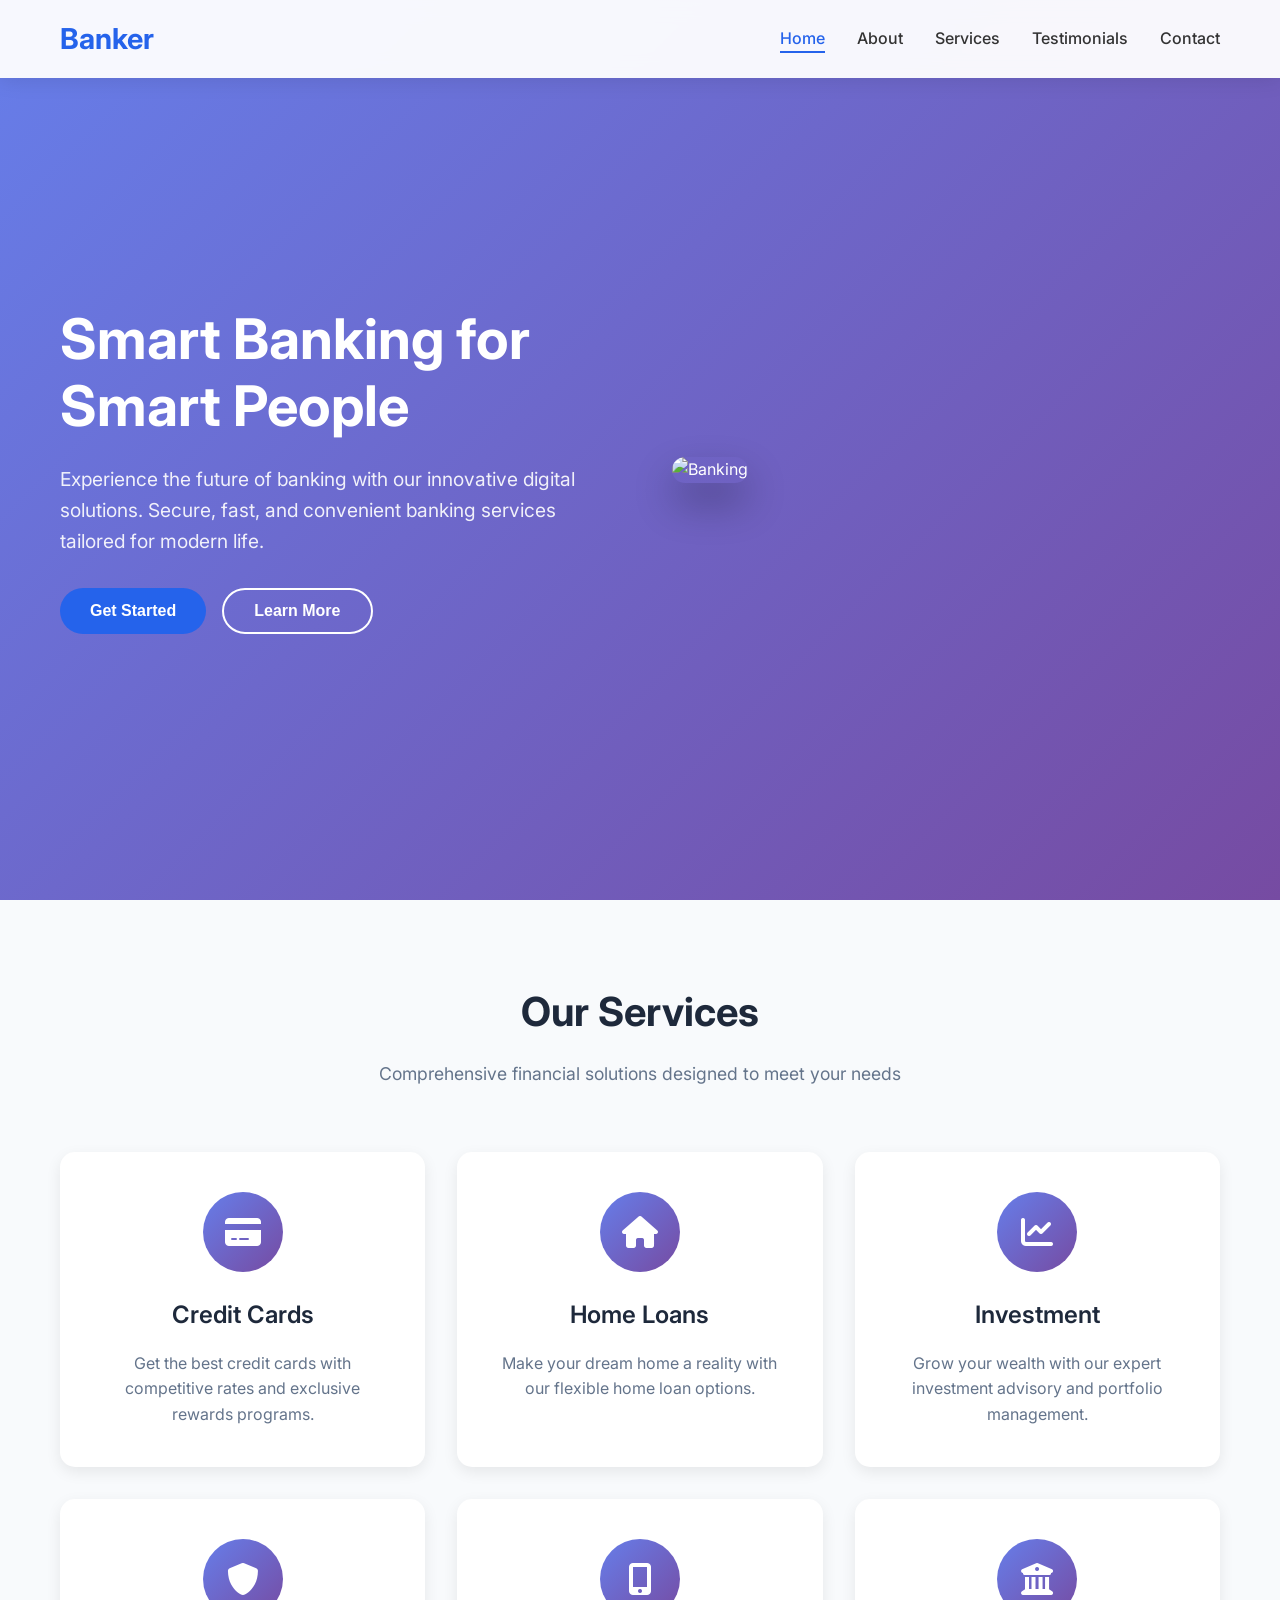
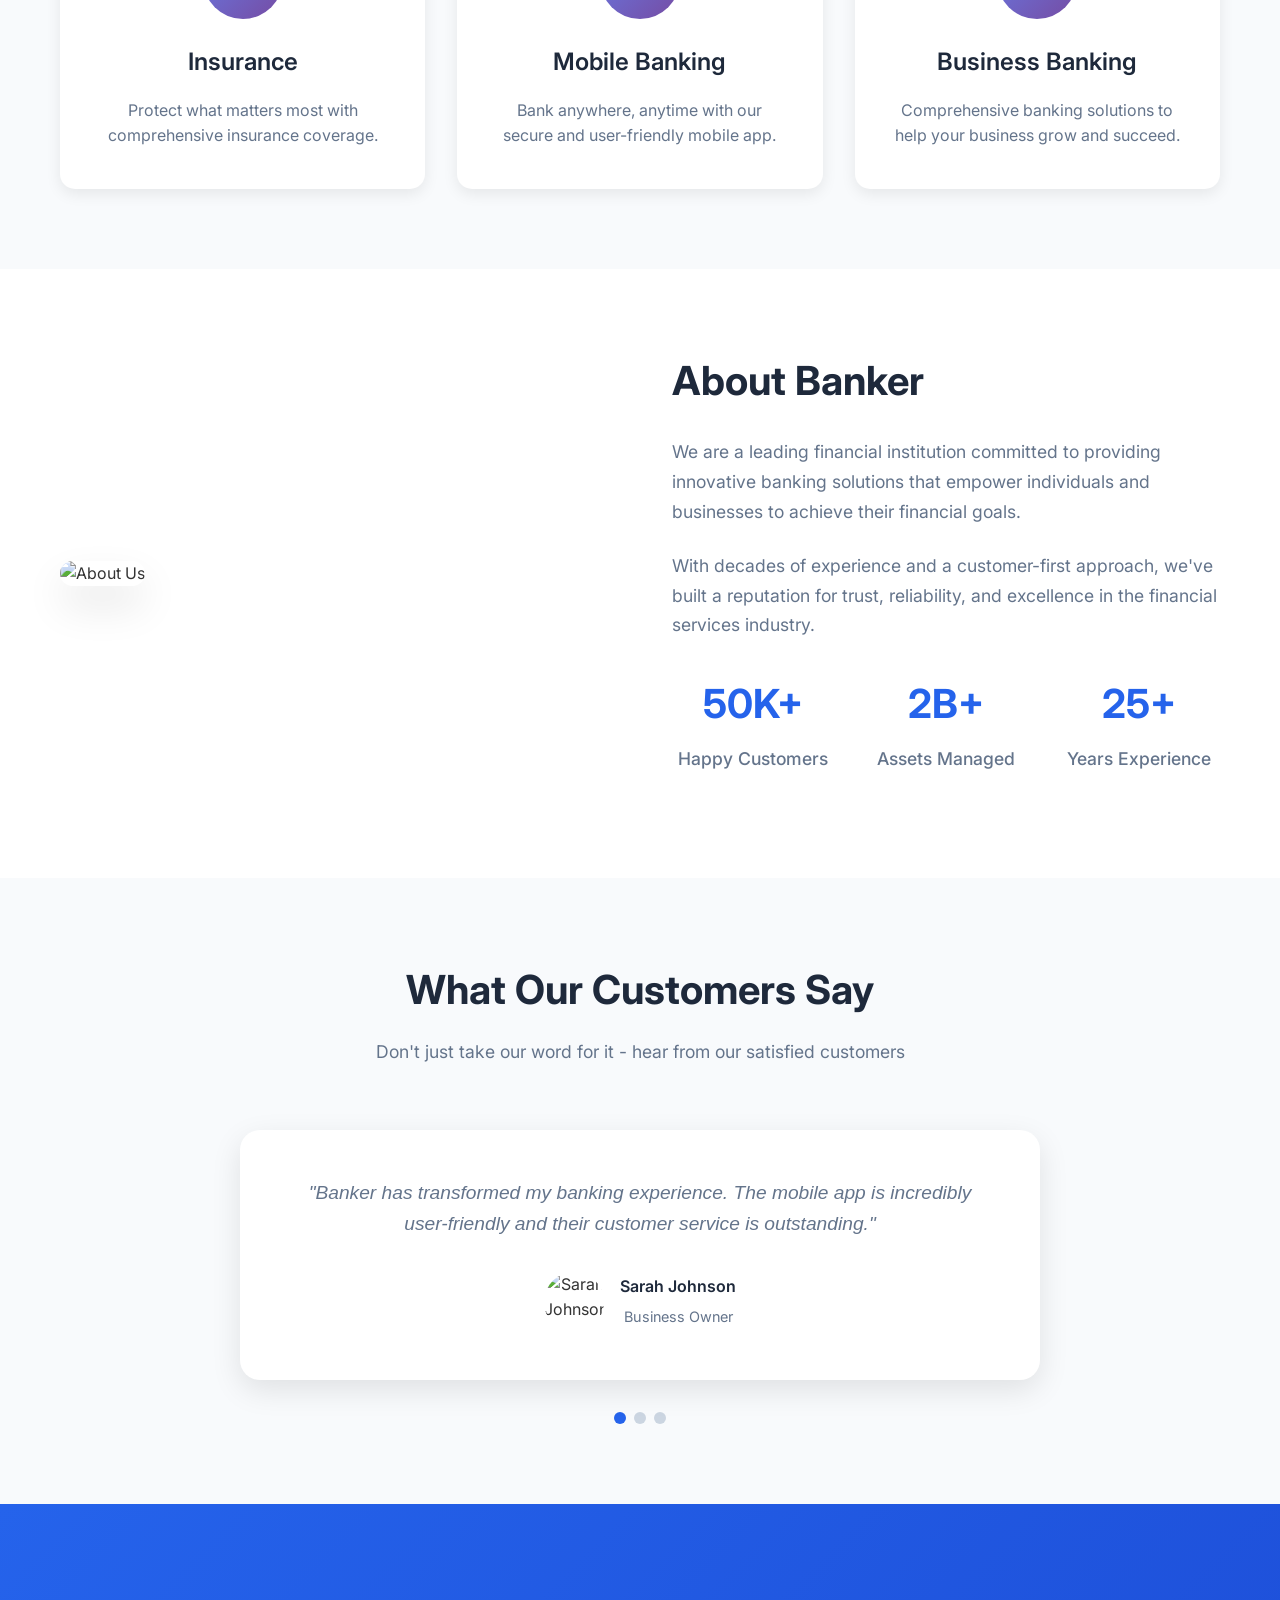
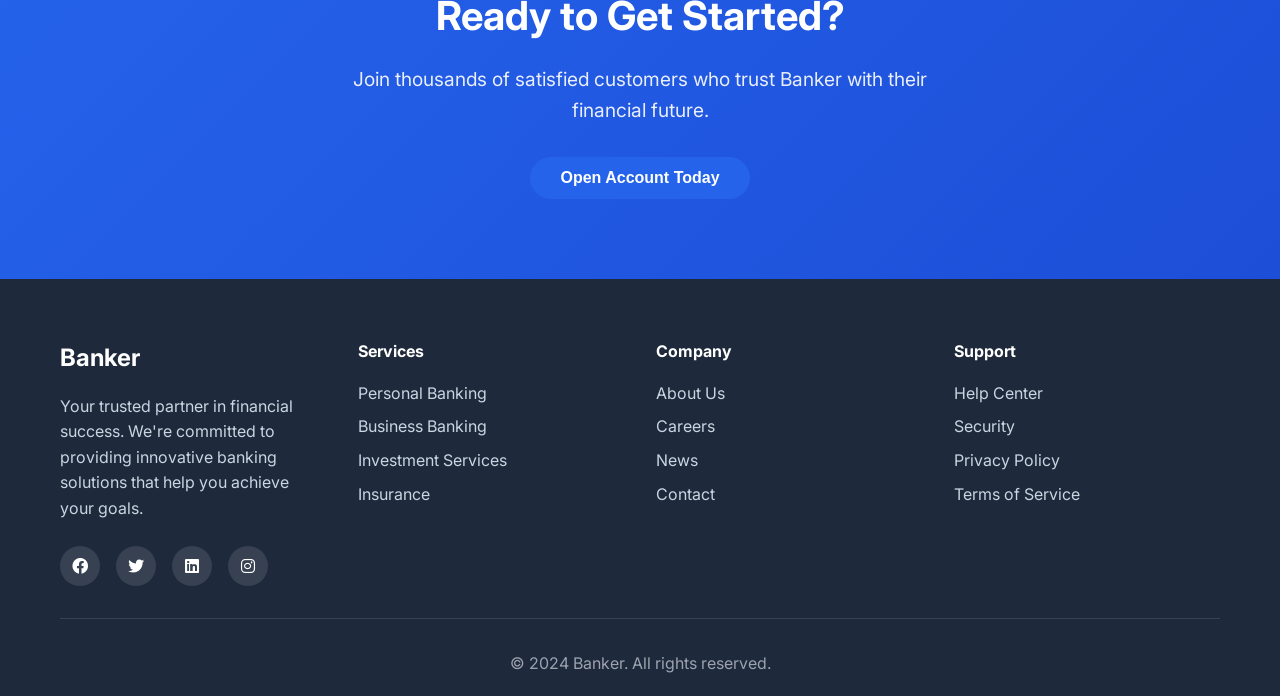
==== commit 37623a80: "Create Banker website with responsive design and interactive features Co-authored-by: jayborad64 <ja" ====
--- a/index.html
+++ b/index.html
@@ -3,78 +3,103 @@
 <head>
     <meta charset="UTF-8">
     <meta name="viewport" content="width=device-width, initial-scale=1.0">
-    <title>Banker - Modern Banking Solutions</title>
-    <link rel="stylesheet" href="styles.css">
-    <link href="https://cdnjs.cloudflare.com/ajax/libs/font-awesome/6.0.0/css/all.min.css" rel="stylesheet">
+    <title>Banker - Financial Services</title>
+    <link rel="stylesheet" href="style.css">
     <link href="https://fonts.googleapis.com/css2?family=Inter:wght@300;400;500;600;700&display=swap" rel="stylesheet">
+    <link rel="stylesheet" href="https://cdnjs.cloudflare.com/ajax/libs/font-awesome/6.0.0/css/all.min.css">
 </head>
 <body>
     <!-- Header -->
     <header class="header">
-        <nav class="navbar">
-            <div class="nav-container">
-                <div class="nav-logo">
-                    <a href="#home">Banker</a>
+        <div class="container">
+            <nav class="navbar">
+                <div class="logo">
+                    <h2>Banker</h2>
                 </div>
                 <ul class="nav-menu">
-                    <li class="nav-item">
-                        <a href="#home" class="nav-link">Home</a>
-                    </li>
-                    <li class="nav-item">
-                        <a href="#about" class="nav-link">About</a>
-                    </li>
-                    <li class="nav-item">
-                        <a href="#services" class="nav-link">Services</a>
-                    </li>
-                    <li class="nav-item">
-                        <a href="#features" class="nav-link">Features</a>
-                    </li>
-                    <li class="nav-item">
-                        <a href="#contact" class="nav-link">Contact</a>
-                    </li>
+                    <li><a href="#home" class="nav-link active">Home</a></li>
+                    <li><a href="#about" class="nav-link">About</a></li>
+                    <li><a href="#services" class="nav-link">Services</a></li>
+                    <li><a href="#testimonials" class="nav-link">Testimonials</a></li>
+                    <li><a href="#contact" class="nav-link">Contact</a></li>
                 </ul>
                 <div class="hamburger">
                     <span class="bar"></span>
                     <span class="bar"></span>
                     <span class="bar"></span>
                 </div>
-            </div>
-        </nav>
+            </nav>
+        </div>
     </header>
 
     <!-- Hero Section -->
     <section id="home" class="hero">
-        <div class="hero-container">
+        <div class="container">
             <div class="hero-content">
-                <h1 class="hero-title">Modern Banking Solutions for Your Financial Future</h1>
-                <p class="hero-description">
-                    Experience seamless banking with cutting-edge technology and personalized services. 
-                    Secure, fast, and reliable financial solutions for individuals and businesses.
-                </p>
-                <div class="hero-buttons">
-                    <a href="#services" class="btn btn-primary">Get Started</a>
-                    <a href="#about" class="btn btn-secondary">Learn More</a>
-                </div>
-            </div>
-            <div class="hero-image">
-                <div class="hero-card">
-                    <div class="card-header">
-                        <div class="card-chip"></div>
-                        <div class="card-logo">
-                            <i class="fas fa-credit-card"></i>
-                        </div>
-                    </div>
-                    <div class="card-number">**** **** **** 1234</div>
-                    <div class="card-info">
-                        <div class="card-holder">
-                            <span>Card Holder</span>
-                            <div>JOHN DOE</div>
-                        </div>
-                        <div class="card-expiry">
-                            <span>Expires</span>
-                            <div>12/25</div>
-                        </div>
-                    </div>
+                <div class="hero-text">
+                    <h1>Smart Banking for Smart People</h1>
+                    <p>Experience the future of banking with our innovative digital solutions. Secure, fast, and convenient banking services tailored for modern life.</p>
+                    <div class="hero-buttons">
+                        <button class="btn btn-primary">Get Started</button>
+                        <button class="btn btn-secondary">Learn More</button>
+                    </div>
+                </div>
+                <div class="hero-image">
+                    <img src="https://images.unsplash.com/photo-1560472354-b33ff0c44a43?ixlib=rb-4.0.3&ixid=M3wxMjA3fDB8MHxwaG90by1wYWdlfHx8fGVufDB8fHx8fA%3D%3D&auto=format&fit=crop&w=2126&q=80" alt="Banking">
+                </div>
+            </div>
+        </div>
+    </section>
+
+    <!-- Services Section -->
+    <section id="services" class="services">
+        <div class="container">
+            <div class="section-header">
+                <h2>Our Services</h2>
+                <p>Comprehensive financial solutions designed to meet your needs</p>
+            </div>
+            <div class="services-grid">
+                <div class="service-card">
+                    <div class="service-icon">
+                        <i class="fas fa-credit-card"></i>
+                    </div>
+                    <h3>Credit Cards</h3>
+                    <p>Get the best credit cards with competitive rates and exclusive rewards programs.</p>
+                </div>
+                <div class="service-card">
+                    <div class="service-icon">
+                        <i class="fas fa-home"></i>
+                    </div>
+                    <h3>Home Loans</h3>
+                    <p>Make your dream home a reality with our flexible home loan options.</p>
+                </div>
+                <div class="service-card">
+                    <div class="service-icon">
+                        <i class="fas fa-chart-line"></i>
+                    </div>
+                    <h3>Investment</h3>
+                    <p>Grow your wealth with our expert investment advisory and portfolio management.</p>
+                </div>
+                <div class="service-card">
+                    <div class="service-icon">
+                        <i class="fas fa-shield-alt"></i>
+                    </div>
+                    <h3>Insurance</h3>
+                    <p>Protect what matters most with comprehensive insurance coverage.</p>
+                </div>
+                <div class="service-card">
+                    <div class="service-icon">
+                        <i class="fas fa-mobile-alt"></i>
+                    </div>
+                    <h3>Mobile Banking</h3>
+                    <p>Bank anywhere, anytime with our secure and user-friendly mobile app.</p>
+                </div>
+                <div class="service-card">
+                    <div class="service-icon">
+                        <i class="fas fa-university"></i>
+                    </div>
+                    <h3>Business Banking</h3>
+                    <p>Comprehensive banking solutions to help your business grow and succeed.</p>
                 </div>
             </div>
         </div>
@@ -83,219 +108,104 @@
     <!-- About Section -->
     <section id="about" class="about">
         <div class="container">
+            <div class="about-content">
+                <div class="about-image">
+                    <img src="https://images.unsplash.com/photo-1554224155-6726b3ff858f?ixlib=rb-4.0.3&ixid=M3wxMjA3fDB8MHxwaG90by1wYWdlfHx8fGVufDB8fHx8fA%3D%3D&auto=format&fit=crop&w=2111&q=80" alt="About Us">
+                </div>
+                <div class="about-text">
+                    <h2>About Banker</h2>
+                    <p>We are a leading financial institution committed to providing innovative banking solutions that empower individuals and businesses to achieve their financial goals.</p>
+                    <p>With decades of experience and a customer-first approach, we've built a reputation for trust, reliability, and excellence in the financial services industry.</p>
+                    <div class="stats">
+                        <div class="stat">
+                            <h3>50K+</h3>
+                            <p>Happy Customers</p>
+                        </div>
+                        <div class="stat">
+                            <h3>$2B+</h3>
+                            <p>Assets Managed</p>
+                        </div>
+                        <div class="stat">
+                            <h3>25+</h3>
+                            <p>Years Experience</p>
+                        </div>
+                    </div>
+                </div>
+            </div>
+        </div>
+    </section>
+
+    <!-- Testimonials Section -->
+    <section id="testimonials" class="testimonials">
+        <div class="container">
             <div class="section-header">
-                <h2>Why Choose Banker?</h2>
-                <p>We provide innovative banking solutions that adapt to your lifestyle</p>
-            </div>
-            <div class="about-grid">
-                <div class="about-card">
-                    <div class="about-icon">
-                        <i class="fas fa-shield-alt"></i>
-                    </div>
-                    <h3>Secure Banking</h3>
-                    <p>Advanced encryption and security protocols to protect your financial data and transactions.</p>
-                </div>
-                <div class="about-card">
-                    <div class="about-icon">
-                        <i class="fas fa-mobile-alt"></i>
-                    </div>
-                    <h3>Mobile Banking</h3>
-                    <p>Access your accounts anytime, anywhere with our intuitive mobile banking application.</p>
-                </div>
-                <div class="about-card">
-                    <div class="about-icon">
-                        <i class="fas fa-chart-line"></i>
-                    </div>
-                    <h3>Smart Analytics</h3>
-                    <p>Get insights into your spending patterns and financial goals with AI-powered analytics.</p>
-                </div>
-            </div>
-        </div>
-    </section>
-
-    <!-- Services Section -->
-    <section id="services" class="services">
-        <div class="container">
-            <div class="section-header">
-                <h2>Our Services</h2>
-                <p>Comprehensive financial solutions tailored to your needs</p>
-            </div>
-            <div class="services-grid">
-                <div class="service-card">
-                    <div class="service-icon">
-                        <i class="fas fa-piggy-bank"></i>
-                    </div>
-                    <h3>Savings Accounts</h3>
-                    <p>High-yield savings accounts with competitive interest rates and no hidden fees.</p>
-                    <a href="#" class="service-link">Learn More <i class="fas fa-arrow-right"></i></a>
-                </div>
-                <div class="service-card">
-                    <div class="service-icon">
-                        <i class="fas fa-home"></i>
-                    </div>
-                    <h3>Home Loans</h3>
-                    <p>Flexible mortgage options with competitive rates and personalized payment plans.</p>
-                    <a href="#" class="service-link">Learn More <i class="fas fa-arrow-right"></i></a>
-                </div>
-                <div class="service-card">
-                    <div class="service-icon">
-                        <i class="fas fa-briefcase"></i>
-                    </div>
-                    <h3>Business Banking</h3>
-                    <p>Complete banking solutions for businesses of all sizes with dedicated support.</p>
-                    <a href="#" class="service-link">Learn More <i class="fas fa-arrow-right"></i></a>
-                </div>
-                <div class="service-card">
-                    <div class="service-icon">
-                        <i class="fas fa-credit-card"></i>
-                    </div>
-                    <h3>Credit Cards</h3>
-                    <p>Rewards cards with cashback, travel benefits, and low annual fees.</p>
-                    <a href="#" class="service-link">Learn More <i class="fas fa-arrow-right"></i></a>
-                </div>
-                <div class="service-card">
-                    <div class="service-icon">
-                        <i class="fas fa-chart-pie"></i>
-                    </div>
-                    <h3>Investment Services</h3>
-                    <p>Professional investment advice and portfolio management services.</p>
-                    <a href="#" class="service-link">Learn More <i class="fas fa-arrow-right"></i></a>
-                </div>
-                <div class="service-card">
-                    <div class="service-icon">
-                        <i class="fas fa-globe"></i>
-                    </div>
-                    <h3>International Banking</h3>
-                    <p>Global banking services with multi-currency accounts and international transfers.</p>
-                    <a href="#" class="service-link">Learn More <i class="fas fa-arrow-right"></i></a>
-                </div>
-            </div>
-        </div>
-    </section>
-
-    <!-- Features Section -->
-    <section id="features" class="features">
-        <div class="container">
-            <div class="features-content">
-                <div class="features-text">
-                    <h2>Advanced Banking Features</h2>
-                    <p>Experience the future of banking with our cutting-edge features designed to make your financial life easier and more secure.</p>
-                    <ul class="features-list">
-                        <li><i class="fas fa-check"></i> Real-time transaction monitoring</li>
-                        <li><i class="fas fa-check"></i> Biometric authentication</li>
-                        <li><i class="fas fa-check"></i> AI-powered fraud detection</li>
-                        <li><i class="fas fa-check"></i> Instant money transfers</li>
-                        <li><i class="fas fa-check"></i> Personalized financial insights</li>
-                        <li><i class="fas fa-check"></i> 24/7 customer support</li>
-                    </ul>
-                    <a href="#" class="btn btn-primary">Explore Features</a>
-                </div>
-                <div class="features-image">
-                    <div class="app-mockup">
-                        <div class="phone-screen">
-                            <div class="app-header">
-                                <div class="app-balance">
-                                    <span>Balance</span>
-                                    <h3>$24,500.00</h3>
-                                </div>
-                                <div class="app-avatar">
-                                    <i class="fas fa-user"></i>
-                                </div>
+                <h2>What Our Customers Say</h2>
+                <p>Don't just take our word for it - hear from our satisfied customers</p>
+            </div>
+            <div class="testimonials-slider">
+                <div class="testimonial-card active">
+                    <div class="testimonial-content">
+                        <p>"Banker has transformed my banking experience. The mobile app is incredibly user-friendly and their customer service is outstanding."</p>
+                        <div class="testimonial-author">
+                            <img src="https://images.unsplash.com/photo-1494790108755-2616b612b786?ixlib=rb-4.0.3&ixid=M3wxMjA3fDB8MHxwaG90by1wYWdlfHx8fGVufDB8fHx8fA%3D%3D&auto=format&fit=crop&w=687&q=80" alt="Sarah Johnson">
+                            <div>
+                                <h4>Sarah Johnson</h4>
+                                <span>Business Owner</span>
                             </div>
-                            <div class="app-transactions">
-                                <div class="transaction">
-                                    <div class="transaction-icon">
-                                        <i class="fas fa-shopping-cart"></i>
-                                    </div>
-                                    <div class="transaction-details">
-                                        <span>Amazon Purchase</span>
-                                        <small>Today, 2:30 PM</small>
-                                    </div>
-                                    <div class="transaction-amount">-$89.99</div>
-                                </div>
-                                <div class="transaction">
-                                    <div class="transaction-icon">
-                                        <i class="fas fa-arrow-down"></i>
-                                    </div>
-                                    <div class="transaction-details">
-                                        <span>Salary Deposit</span>
-                                        <small>Yesterday, 9:00 AM</small>
-                                    </div>
-                                    <div class="transaction-amount positive">+$3,500.00</div>
-                                </div>
+                        </div>
+                    </div>
+                </div>
+                <div class="testimonial-card">
+                    <div class="testimonial-content">
+                        <p>"The investment advisory services at Banker helped me build a solid financial foundation for my future. Highly recommended!"</p>
+                        <div class="testimonial-author">
+                            <img src="https://images.unsplash.com/photo-1507003211169-0a1dd7228f2d?ixlib=rb-4.0.3&ixid=M3wxMjA3fDB8MHxwaG90by1wYWdlfHx8fGVufDB8fHx8fA%3D%3D&auto=format&fit=crop&w=687&q=80" alt="Michael Chen">
+                            <div>
+                                <h4>Michael Chen</h4>
+                                <span>Software Engineer</span>
                             </div>
                         </div>
                     </div>
                 </div>
-            </div>
-        </div>
-    </section>
-
-    <!-- Contact Section -->
-    <section id="contact" class="contact">
-        <div class="container">
-            <div class="section-header">
-                <h2>Get in Touch</h2>
-                <p>Ready to start your banking journey? Contact us today!</p>
-            </div>
-            <div class="contact-content">
-                <div class="contact-info">
-                    <div class="contact-item">
-                        <div class="contact-icon">
-                            <i class="fas fa-map-marker-alt"></i>
-                        </div>
-                        <div class="contact-details">
-                            <h4>Address</h4>
-                            <p>123 Banking Street, Financial District<br>New York, NY 10001</p>
-                        </div>
-                    </div>
-                    <div class="contact-item">
-                        <div class="contact-icon">
-                            <i class="fas fa-phone"></i>
-                        </div>
-                        <div class="contact-details">
-                            <h4>Phone</h4>
-                            <p>+1 (555) 123-4567</p>
-                        </div>
-                    </div>
-                    <div class="contact-item">
-                        <div class="contact-icon">
-                            <i class="fas fa-envelope"></i>
-                        </div>
-                        <div class="contact-details">
-                            <h4>Email</h4>
-                            <p>info@banker.com</p>
-                        </div>
-                    </div>
-                </div>
-                <div class="contact-form">
-                    <form id="contactForm">
-                        <div class="form-group">
-                            <input type="text" id="name" name="name" placeholder="Your Name" required>
-                        </div>
-                        <div class="form-group">
-                            <input type="email" id="email" name="email" placeholder="Your Email" required>
-                        </div>
-                        <div class="form-group">
-                            <input type="text" id="subject" name="subject" placeholder="Subject" required>
-                        </div>
-                        <div class="form-group">
-                            <textarea id="message" name="message" placeholder="Your Message" rows="5" required></textarea>
-                        </div>
-                        <button type="submit" class="btn btn-primary">Send Message</button>
-                    </form>
-                </div>
+                <div class="testimonial-card">
+                    <div class="testimonial-content">
+                        <p>"Getting a home loan with Banker was the smoothest process I've ever experienced. Their team was professional and supportive throughout."</p>
+                        <div class="testimonial-author">
+                            <img src="https://images.unsplash.com/photo-1438761681033-6461ffad8d80?ixlib=rb-4.0.3&ixid=M3wxMjA3fDB8MHxwaG90by1wYWdlfHx8fGVufDB8fHx8fA%3D%3D&auto=format&fit=crop&w=1170&q=80" alt="Emily Rodriguez">
+                            <div>
+                                <h4>Emily Rodriguez</h4>
+                                <span>Marketing Manager</span>
+                            </div>
+                        </div>
+                    </div>
+                </div>
+            </div>
+            <div class="testimonial-dots">
+                <span class="dot active" data-slide="0"></span>
+                <span class="dot" data-slide="1"></span>
+                <span class="dot" data-slide="2"></span>
+            </div>
+        </div>
+    </section>
+
+    <!-- CTA Section -->
+    <section class="cta">
+        <div class="container">
+            <div class="cta-content">
+                <h2>Ready to Get Started?</h2>
+                <p>Join thousands of satisfied customers who trust Banker with their financial future.</p>
+                <button class="btn btn-primary">Open Account Today</button>
             </div>
         </div>
     </section>
 
     <!-- Footer -->
-    <footer class="footer">
+    <footer id="contact" class="footer">
         <div class="container">
             <div class="footer-content">
                 <div class="footer-section">
                     <h3>Banker</h3>
-                    <p>Modern banking solutions for the digital age. Secure, reliable, and innovative financial services.</p>
+                    <p>Your trusted partner in financial success. We're committed to providing innovative banking solutions that help you achieve your goals.</p>
                     <div class="social-links">
                         <a href="#"><i class="fab fa-facebook"></i></a>
                         <a href="#"><i class="fab fa-twitter"></i></a>
@@ -304,28 +214,28 @@
                     </div>
                 </div>
                 <div class="footer-section">
-                    <h4>Quick Links</h4>
-                    <ul>
-                        <li><a href="#home">Home</a></li>
-                        <li><a href="#about">About</a></li>
-                        <li><a href="#services">Services</a></li>
-                        <li><a href="#features">Features</a></li>
-                    </ul>
-                </div>
-                <div class="footer-section">
                     <h4>Services</h4>
                     <ul>
                         <li><a href="#">Personal Banking</a></li>
                         <li><a href="#">Business Banking</a></li>
                         <li><a href="#">Investment Services</a></li>
-                        <li><a href="#">Loans & Mortgages</a></li>
+                        <li><a href="#">Insurance</a></li>
+                    </ul>
+                </div>
+                <div class="footer-section">
+                    <h4>Company</h4>
+                    <ul>
+                        <li><a href="#">About Us</a></li>
+                        <li><a href="#">Careers</a></li>
+                        <li><a href="#">News</a></li>
+                        <li><a href="#">Contact</a></li>
                     </ul>
                 </div>
                 <div class="footer-section">
                     <h4>Support</h4>
                     <ul>
                         <li><a href="#">Help Center</a></li>
-                        <li><a href="#">Contact Us</a></li>
+                        <li><a href="#">Security</a></li>
                         <li><a href="#">Privacy Policy</a></li>
                         <li><a href="#">Terms of Service</a></li>
                     </ul>
--- a/style.css
+++ b/style.css
@@ -0,0 +1,601 @@
+/* Reset and Base Styles */
+* {
+    margin: 0;
+    padding: 0;
+    box-sizing: border-box;
+}
+
+body {
+    font-family: 'Inter', sans-serif;
+    line-height: 1.6;
+    color: #333;
+    overflow-x: hidden;
+}
+
+.container {
+    max-width: 1200px;
+    margin: 0 auto;
+    padding: 0 20px;
+}
+
+/* Header Styles */
+.header {
+    position: fixed;
+    top: 0;
+    left: 0;
+    width: 100%;
+    background: rgba(255, 255, 255, 0.95);
+    backdrop-filter: blur(10px);
+    z-index: 1000;
+    transition: all 0.3s ease;
+    box-shadow: 0 2px 20px rgba(0, 0, 0, 0.1);
+}
+
+.navbar {
+    display: flex;
+    justify-content: space-between;
+    align-items: center;
+    padding: 1rem 0;
+}
+
+.logo h2 {
+    color: #2563eb;
+    font-weight: 700;
+    font-size: 1.8rem;
+}
+
+.nav-menu {
+    display: flex;
+    list-style: none;
+    gap: 2rem;
+}
+
+.nav-link {
+    text-decoration: none;
+    color: #333;
+    font-weight: 500;
+    transition: color 0.3s ease;
+    position: relative;
+}
+
+.nav-link:hover,
+.nav-link.active {
+    color: #2563eb;
+}
+
+.nav-link::after {
+    content: '';
+    position: absolute;
+    bottom: -5px;
+    left: 0;
+    width: 0;
+    height: 2px;
+    background: #2563eb;
+    transition: width 0.3s ease;
+}
+
+.nav-link:hover::after,
+.nav-link.active::after {
+    width: 100%;
+}
+
+.hamburger {
+    display: none;
+    flex-direction: column;
+    cursor: pointer;
+}
+
+.bar {
+    width: 25px;
+    height: 3px;
+    background: #333;
+    margin: 3px 0;
+    transition: 0.3s;
+}
+
+/* Hero Section */
+.hero {
+    padding: 120px 0 80px;
+    background: linear-gradient(135deg, #667eea 0%, #764ba2 100%);
+    color: white;
+    min-height: 100vh;
+    display: flex;
+    align-items: center;
+}
+
+.hero-content {
+    display: grid;
+    grid-template-columns: 1fr 1fr;
+    gap: 4rem;
+    align-items: center;
+}
+
+.hero-text h1 {
+    font-size: 3.5rem;
+    font-weight: 700;
+    margin-bottom: 1.5rem;
+    line-height: 1.2;
+}
+
+.hero-text p {
+    font-size: 1.2rem;
+    margin-bottom: 2rem;
+    opacity: 0.9;
+}
+
+.hero-buttons {
+    display: flex;
+    gap: 1rem;
+}
+
+.btn {
+    padding: 12px 30px;
+    border: none;
+    border-radius: 50px;
+    font-weight: 600;
+    cursor: pointer;
+    transition: all 0.3s ease;
+    text-decoration: none;
+    display: inline-block;
+    font-size: 1rem;
+}
+
+.btn-primary {
+    background: #2563eb;
+    color: white;
+}
+
+.btn-primary:hover {
+    background: #1d4ed8;
+    transform: translateY(-2px);
+    box-shadow: 0 10px 25px rgba(37, 99, 235, 0.3);
+}
+
+.btn-secondary {
+    background: transparent;
+    color: white;
+    border: 2px solid white;
+}
+
+.btn-secondary:hover {
+    background: white;
+    color: #2563eb;
+    transform: translateY(-2px);
+}
+
+.hero-image img {
+    width: 100%;
+    height: auto;
+    border-radius: 20px;
+    box-shadow: 0 20px 40px rgba(0, 0, 0, 0.3);
+}
+
+/* Services Section */
+.services {
+    padding: 80px 0;
+    background: #f8fafc;
+}
+
+.section-header {
+    text-align: center;
+    margin-bottom: 4rem;
+}
+
+.section-header h2 {
+    font-size: 2.5rem;
+    font-weight: 700;
+    color: #1e293b;
+    margin-bottom: 1rem;
+}
+
+.section-header p {
+    font-size: 1.1rem;
+    color: #64748b;
+    max-width: 600px;
+    margin: 0 auto;
+}
+
+.services-grid {
+    display: grid;
+    grid-template-columns: repeat(auto-fit, minmax(350px, 1fr));
+    gap: 2rem;
+}
+
+.service-card {
+    background: white;
+    padding: 2.5rem;
+    border-radius: 15px;
+    text-align: center;
+    transition: all 0.3s ease;
+    box-shadow: 0 5px 15px rgba(0, 0, 0, 0.08);
+}
+
+.service-card:hover {
+    transform: translateY(-10px);
+    box-shadow: 0 20px 40px rgba(0, 0, 0, 0.15);
+}
+
+.service-icon {
+    width: 80px;
+    height: 80px;
+    background: linear-gradient(135deg, #667eea 0%, #764ba2 100%);
+    border-radius: 50%;
+    display: flex;
+    align-items: center;
+    justify-content: center;
+    margin: 0 auto 1.5rem;
+}
+
+.service-icon i {
+    font-size: 2rem;
+    color: white;
+}
+
+.service-card h3 {
+    font-size: 1.5rem;
+    font-weight: 600;
+    margin-bottom: 1rem;
+    color: #1e293b;
+}
+
+.service-card p {
+    color: #64748b;
+    line-height: 1.6;
+}
+
+/* About Section */
+.about {
+    padding: 80px 0;
+    background: white;
+}
+
+.about-content {
+    display: grid;
+    grid-template-columns: 1fr 1fr;
+    gap: 4rem;
+    align-items: center;
+}
+
+.about-image img {
+    width: 100%;
+    height: auto;
+    border-radius: 20px;
+    box-shadow: 0 20px 40px rgba(0, 0, 0, 0.1);
+}
+
+.about-text h2 {
+    font-size: 2.5rem;
+    font-weight: 700;
+    color: #1e293b;
+    margin-bottom: 1.5rem;
+}
+
+.about-text p {
+    font-size: 1.1rem;
+    color: #64748b;
+    margin-bottom: 1.5rem;
+    line-height: 1.7;
+}
+
+.stats {
+    display: grid;
+    grid-template-columns: repeat(3, 1fr);
+    gap: 2rem;
+    margin-top: 2rem;
+}
+
+.stat {
+    text-align: center;
+}
+
+.stat h3 {
+    font-size: 2.5rem;
+    font-weight: 700;
+    color: #2563eb;
+    margin-bottom: 0.5rem;
+}
+
+.stat p {
+    color: #64748b;
+    font-weight: 500;
+}
+
+/* Testimonials Section */
+.testimonials {
+    padding: 80px 0;
+    background: #f8fafc;
+}
+
+.testimonials-slider {
+    position: relative;
+    max-width: 800px;
+    margin: 0 auto;
+}
+
+.testimonial-card {
+    display: none;
+    background: white;
+    padding: 3rem;
+    border-radius: 20px;
+    box-shadow: 0 10px 30px rgba(0, 0, 0, 0.1);
+    text-align: center;
+}
+
+.testimonial-card.active {
+    display: block;
+}
+
+.testimonial-content p {
+    font-size: 1.2rem;
+    color: #64748b;
+    font-style: italic;
+    margin-bottom: 2rem;
+    line-height: 1.6;
+}
+
+.testimonial-author {
+    display: flex;
+    align-items: center;
+    justify-content: center;
+    gap: 1rem;
+}
+
+.testimonial-author img {
+    width: 60px;
+    height: 60px;
+    border-radius: 50%;
+    object-fit: cover;
+}
+
+.testimonial-author h4 {
+    font-weight: 600;
+    color: #1e293b;
+    margin-bottom: 0.25rem;
+}
+
+.testimonial-author span {
+    color: #64748b;
+    font-size: 0.9rem;
+}
+
+.testimonial-dots {
+    display: flex;
+    justify-content: center;
+    gap: 0.5rem;
+    margin-top: 2rem;
+}
+
+.dot {
+    width: 12px;
+    height: 12px;
+    border-radius: 50%;
+    background: #cbd5e1;
+    cursor: pointer;
+    transition: background 0.3s ease;
+}
+
+.dot.active {
+    background: #2563eb;
+}
+
+/* CTA Section */
+.cta {
+    padding: 80px 0;
+    background: linear-gradient(135deg, #2563eb 0%, #1d4ed8 100%);
+    color: white;
+    text-align: center;
+}
+
+.cta-content h2 {
+    font-size: 2.5rem;
+    font-weight: 700;
+    margin-bottom: 1rem;
+}
+
+.cta-content p {
+    font-size: 1.2rem;
+    margin-bottom: 2rem;
+    opacity: 0.9;
+    max-width: 600px;
+    margin-left: auto;
+    margin-right: auto;
+}
+
+/* Footer */
+.footer {
+    background: #1e293b;
+    color: white;
+    padding: 60px 0 20px;
+}
+
+.footer-content {
+    display: grid;
+    grid-template-columns: repeat(auto-fit, minmax(250px, 1fr));
+    gap: 2rem;
+    margin-bottom: 2rem;
+}
+
+.footer-section h3,
+.footer-section h4 {
+    margin-bottom: 1rem;
+    color: white;
+}
+
+.footer-section h3 {
+    font-size: 1.5rem;
+    font-weight: 700;
+}
+
+.footer-section p {
+    color: #cbd5e1;
+    line-height: 1.6;
+    margin-bottom: 1.5rem;
+}
+
+.footer-section ul {
+    list-style: none;
+}
+
+.footer-section ul li {
+    margin-bottom: 0.5rem;
+}
+
+.footer-section ul li a {
+    color: #cbd5e1;
+    text-decoration: none;
+    transition: color 0.3s ease;
+}
+
+.footer-section ul li a:hover {
+    color: #2563eb;
+}
+
+.social-links {
+    display: flex;
+    gap: 1rem;
+}
+
+.social-links a {
+    width: 40px;
+    height: 40px;
+    background: #374151;
+    border-radius: 50%;
+    display: flex;
+    align-items: center;
+    justify-content: center;
+    color: white;
+    text-decoration: none;
+    transition: all 0.3s ease;
+}
+
+.social-links a:hover {
+    background: #2563eb;
+    transform: translateY(-2px);
+}
+
+.footer-bottom {
+    border-top: 1px solid #374151;
+    padding-top: 2rem;
+    text-align: center;
+}
+
+.footer-bottom p {
+    color: #9ca3af;
+}
+
+/* Responsive Design */
+@media (max-width: 768px) {
+    .hamburger {
+        display: flex;
+    }
+
+    .nav-menu {
+        position: fixed;
+        left: -100%;
+        top: 70px;
+        flex-direction: column;
+        background-color: white;
+        width: 100%;
+        text-align: center;
+        transition: 0.3s;
+        box-shadow: 0 10px 27px rgba(0, 0, 0, 0.05);
+        padding: 2rem 0;
+    }
+
+    .nav-menu.active {
+        left: 0;
+    }
+
+    .hero-content {
+        grid-template-columns: 1fr;
+        text-align: center;
+    }
+
+    .hero-text h1 {
+        font-size: 2.5rem;
+    }
+
+    .hero-buttons {
+        justify-content: center;
+        flex-wrap: wrap;
+    }
+
+    .about-content {
+        grid-template-columns: 1fr;
+    }
+
+    .services-grid {
+        grid-template-columns: 1fr;
+    }
+
+    .stats {
+        grid-template-columns: 1fr;
+        gap: 1rem;
+    }
+
+    .testimonial-card {
+        padding: 2rem;
+    }
+
+    .cta-content h2 {
+        font-size: 2rem;
+    }
+}
+
+@media (max-width: 480px) {
+    .container {
+        padding: 0 15px;
+    }
+
+    .hero-text h1 {
+        font-size: 2rem;
+    }
+
+    .section-header h2 {
+        font-size: 2rem;
+    }
+
+    .service-card {
+        padding: 2rem;
+    }
+
+    .btn {
+        padding: 10px 20px;
+        font-size: 0.9rem;
+    }
+}
+
+/* Animations */
+@keyframes fadeInUp {
+    from {
+        opacity: 0;
+        transform: translateY(30px);
+    }
+    to {
+        opacity: 1;
+        transform: translateY(0);
+    }
+}
+
+.service-card,
+.about-content,
+.testimonial-card {
+    animation: fadeInUp 0.6s ease-out;
+}
+
+/* Smooth scrolling */
+html {
+    scroll-behavior: smooth;
+}
+
+/* Loading animation */
+.loading {
+    opacity: 0;
+    transform: translateY(20px);
+    transition: all 0.6s ease;
+}
+
+.loading.loaded {
+    opacity: 1;
+    transform: translateY(0);
+}
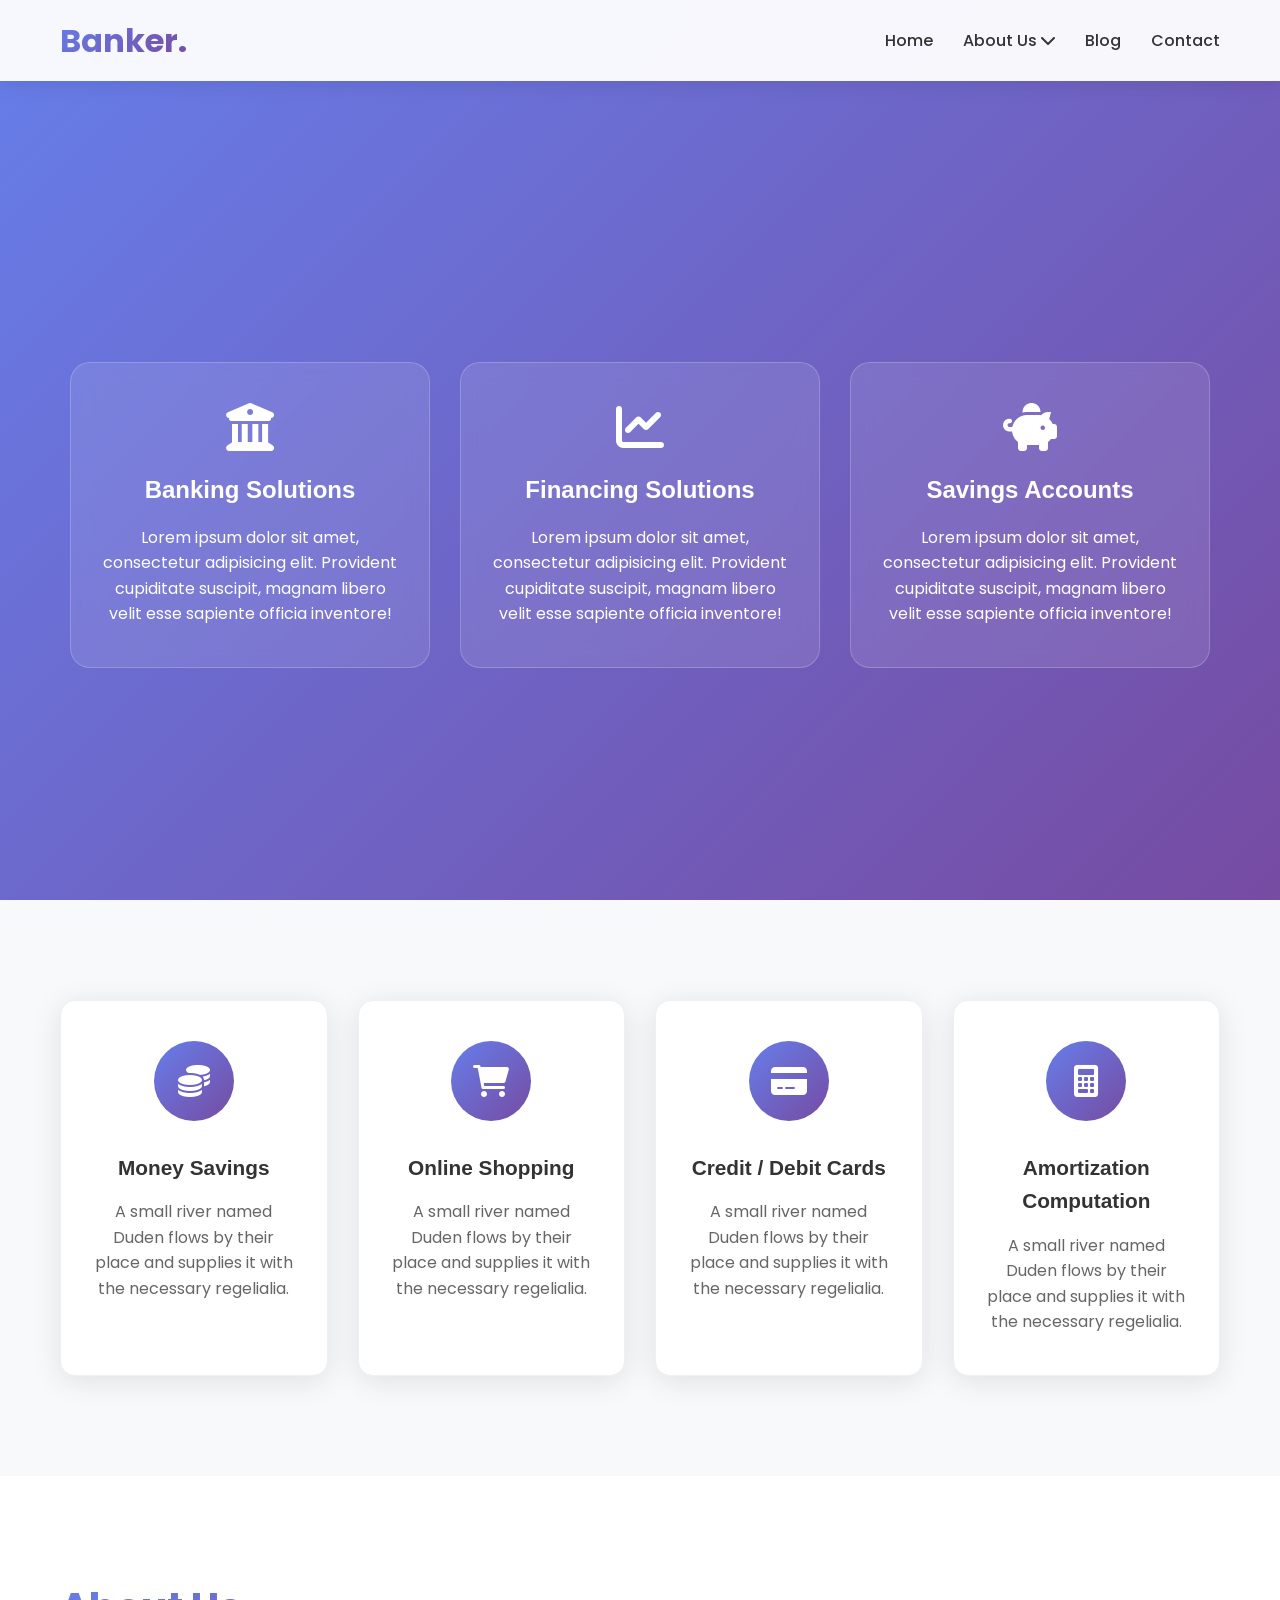
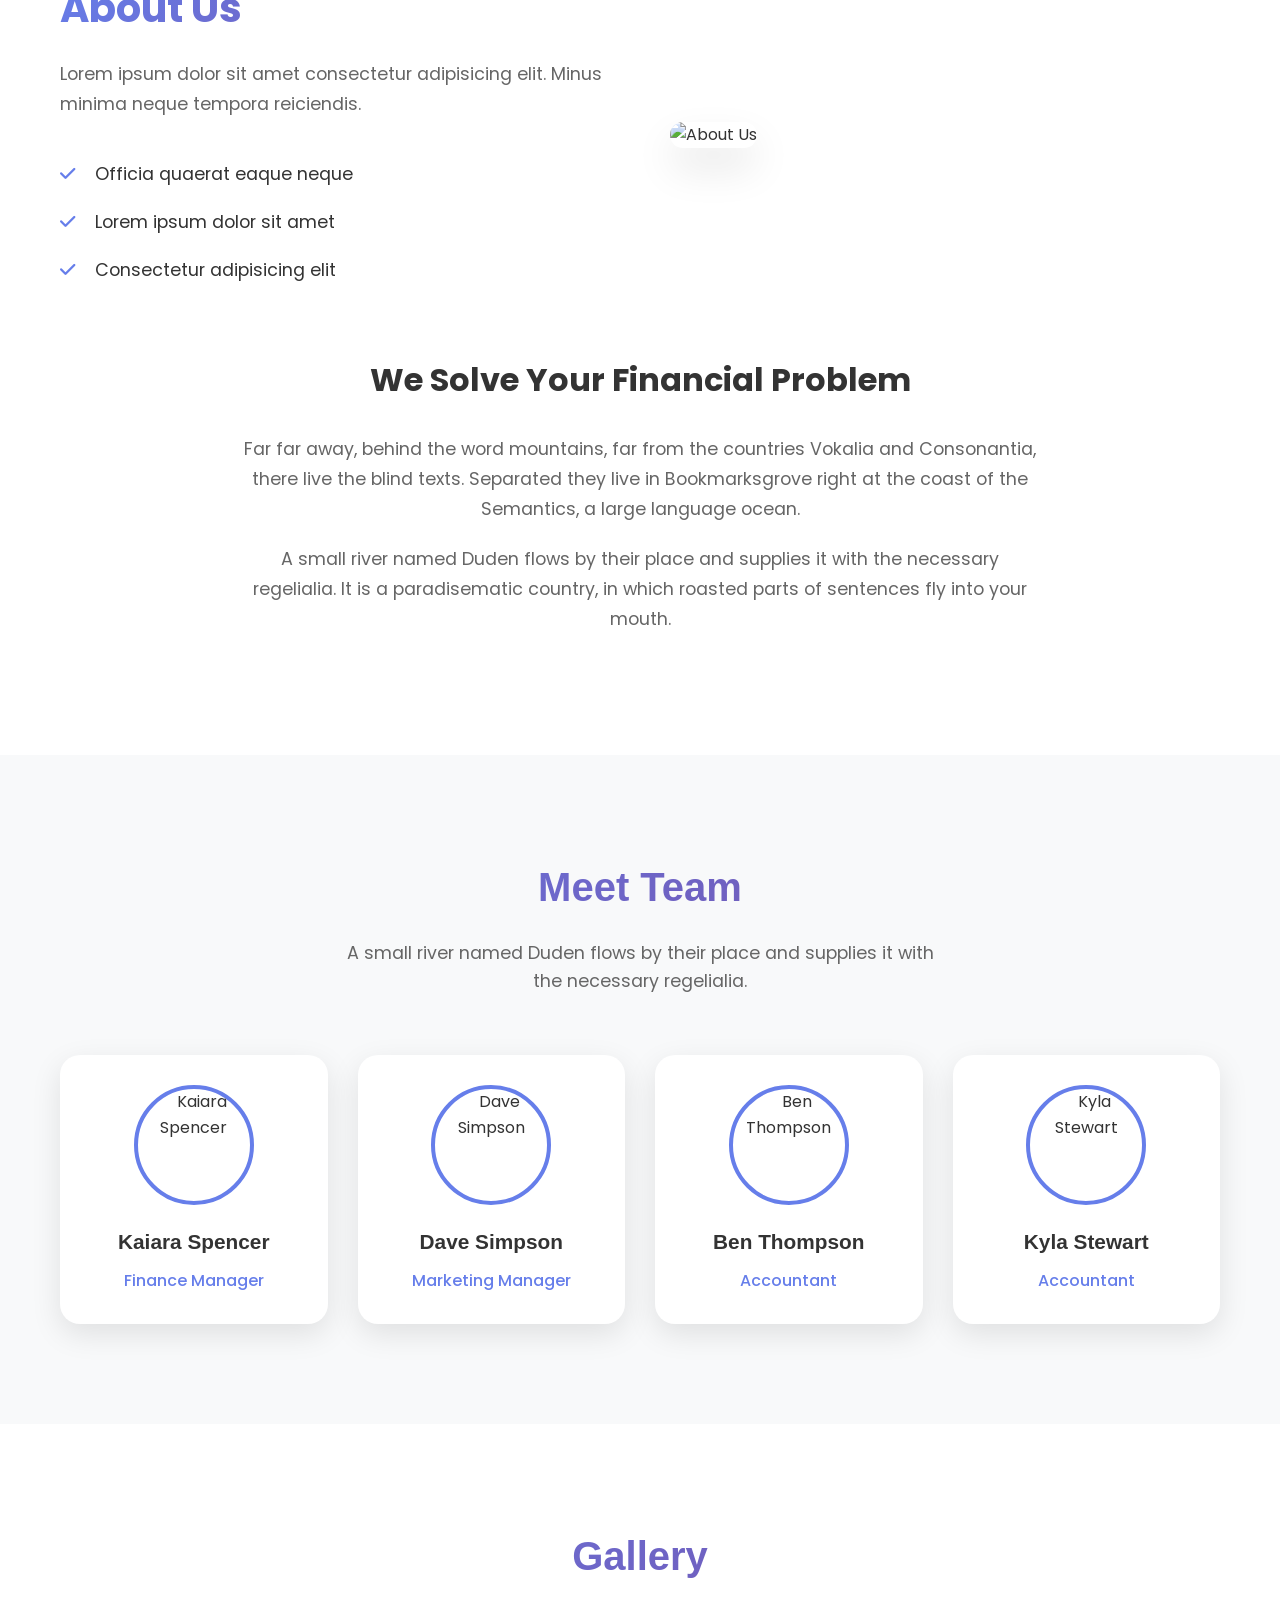
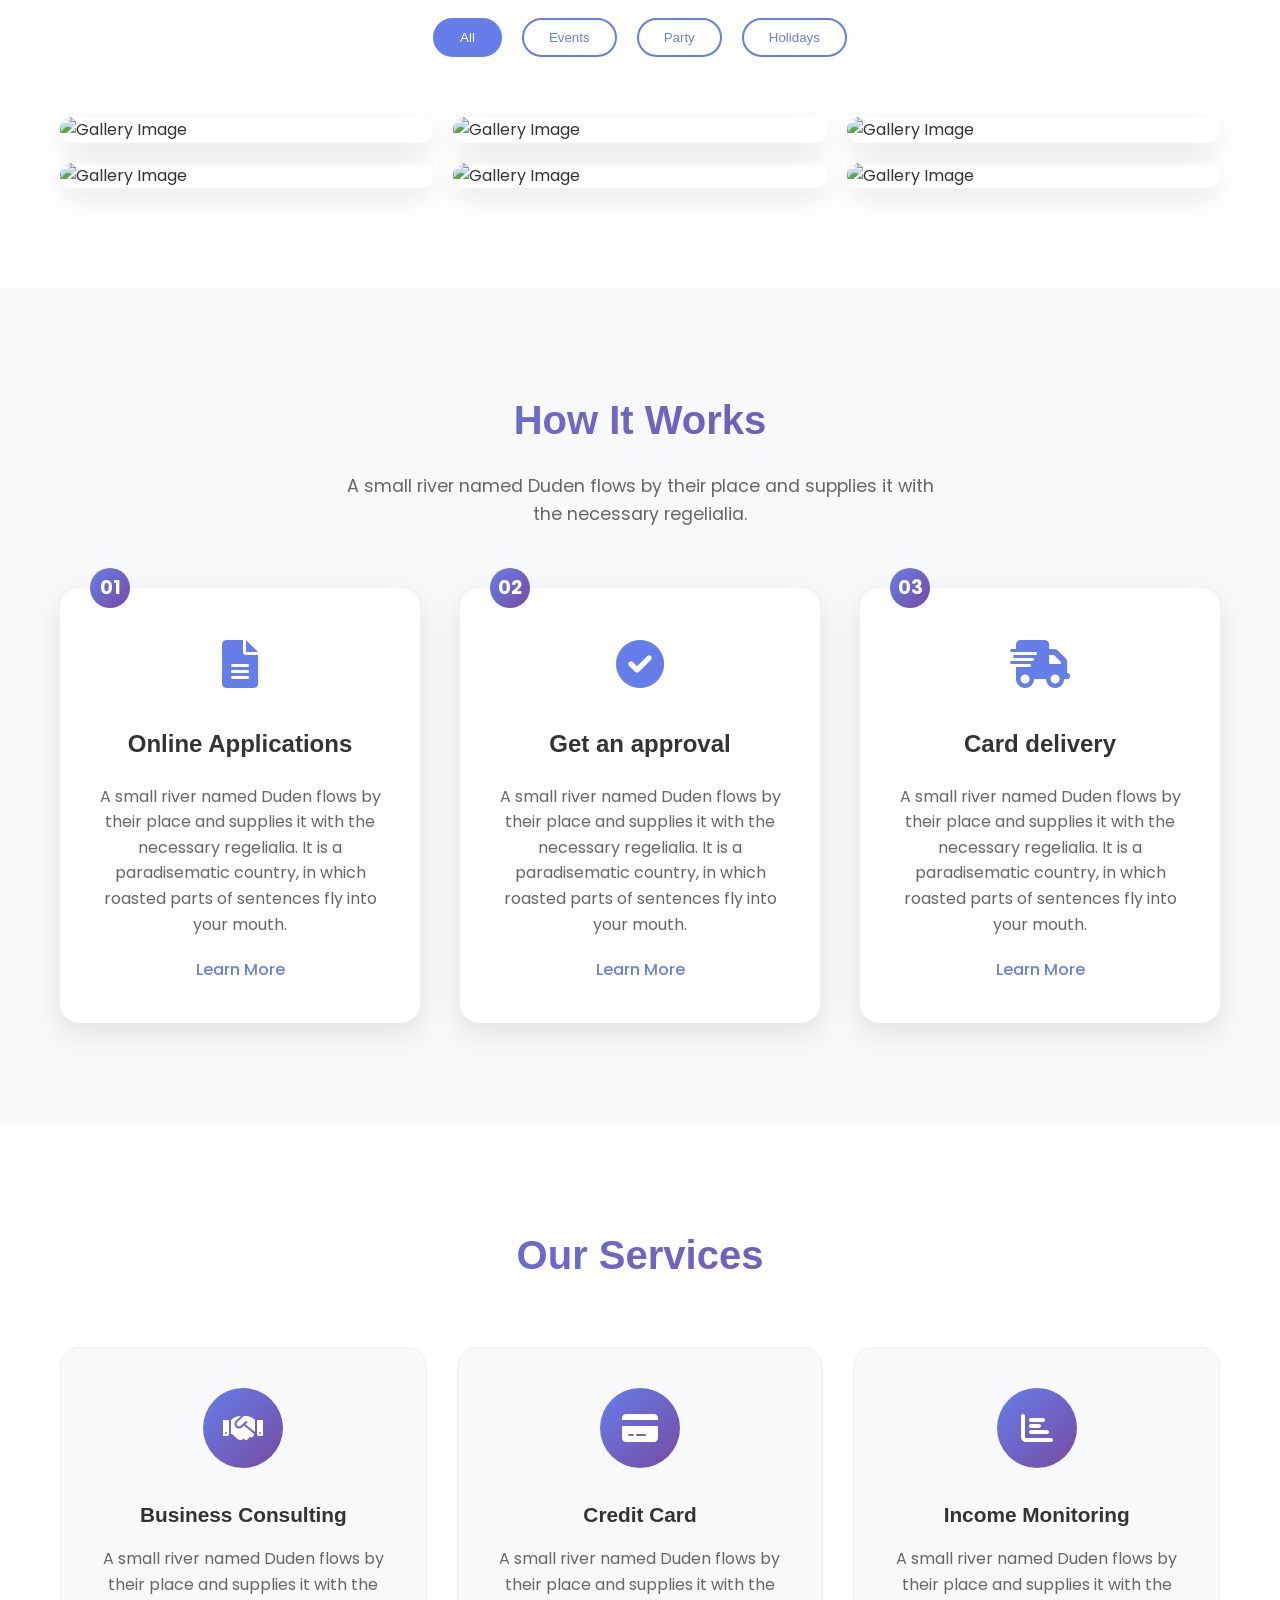
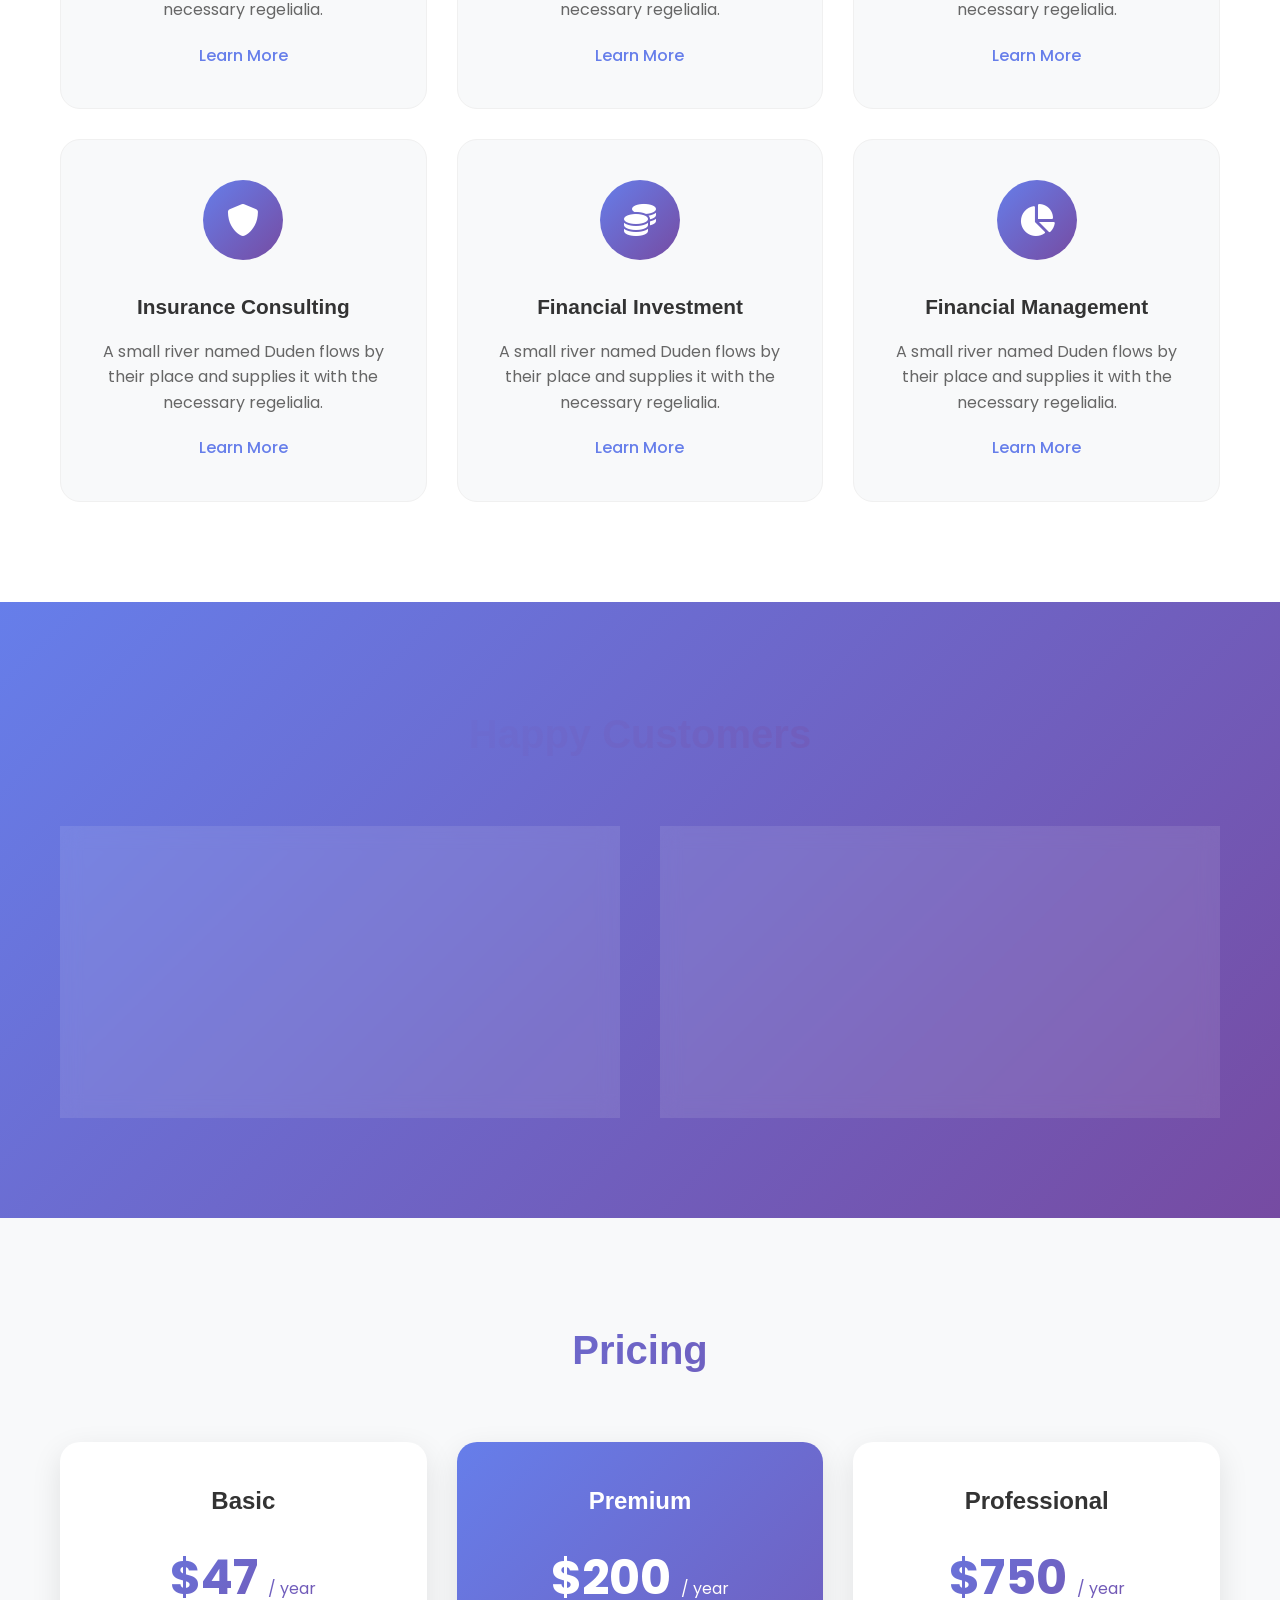
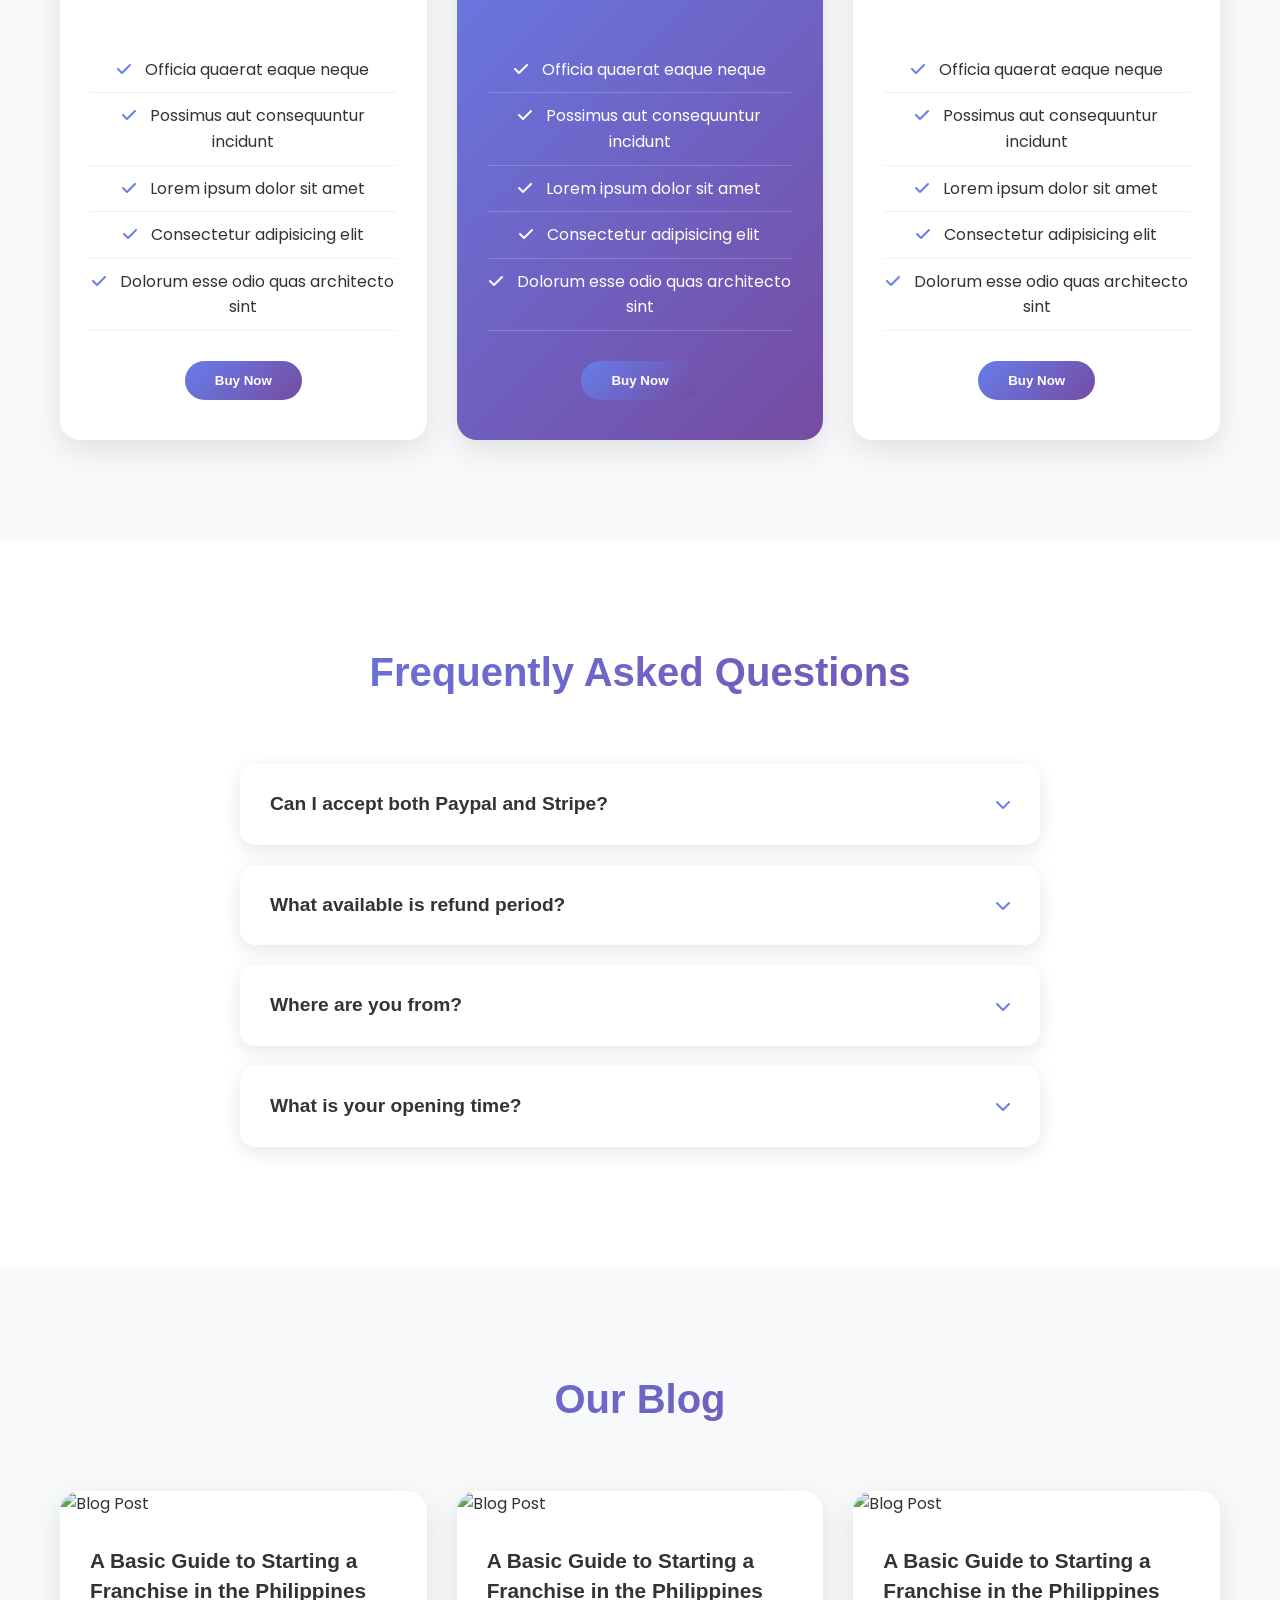
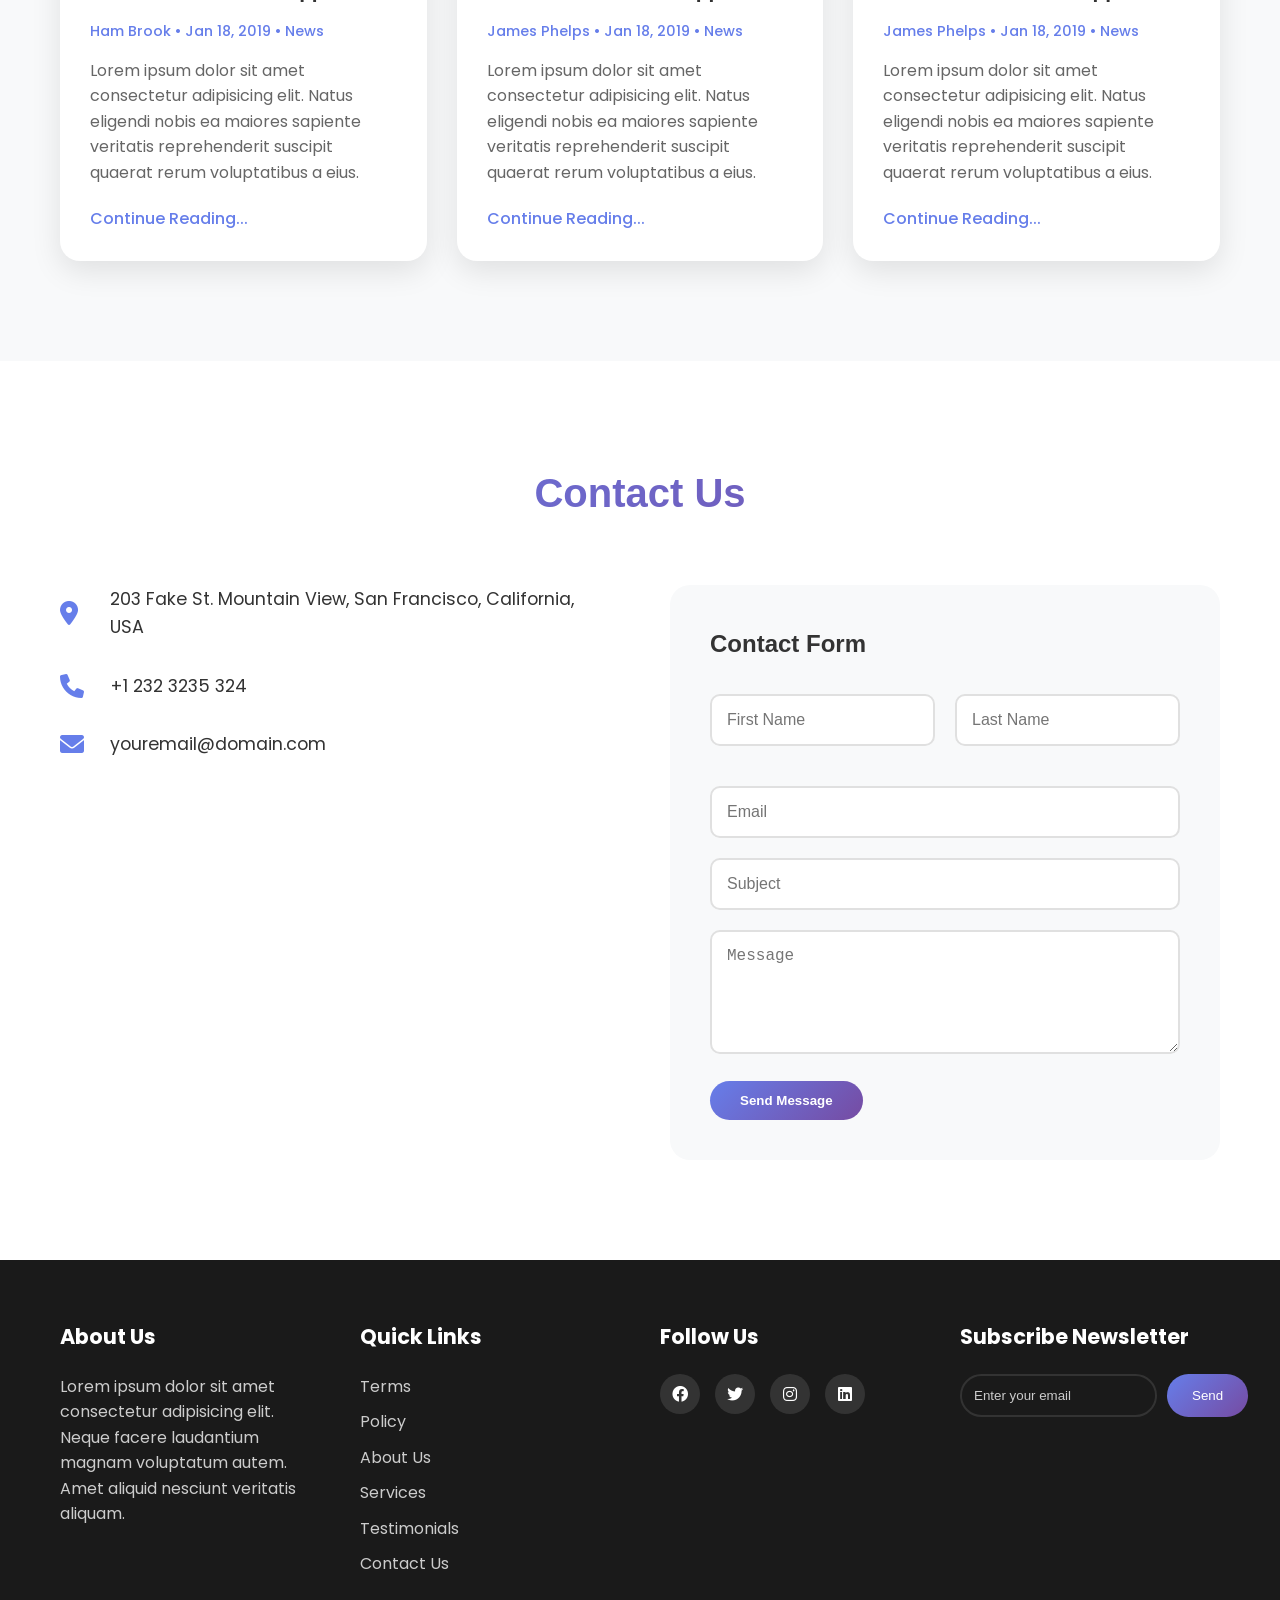
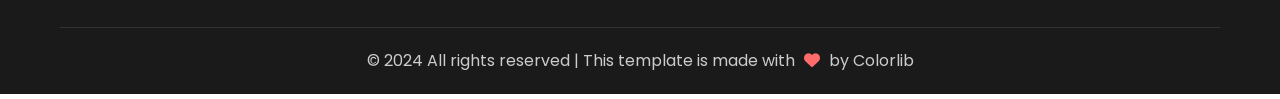
==== commit 018ad9e1: "Create Banker website with responsive design and interactive features Co-authored-by: jayborad64 <ja" ====
--- a/index.html
+++ b/index.html
@@ -3,49 +3,239 @@
 <head>
     <meta charset="UTF-8">
     <meta name="viewport" content="width=device-width, initial-scale=1.0">
-    <title>Banker - Financial Services</title>
-    <link rel="stylesheet" href="style.css">
-    <link href="https://fonts.googleapis.com/css2?family=Inter:wght@300;400;500;600;700&display=swap" rel="stylesheet">
-    <link rel="stylesheet" href="https://cdnjs.cloudflare.com/ajax/libs/font-awesome/6.0.0/css/all.min.css">
+    <title>Banker - Banking Solutions</title>
+    <link rel="stylesheet" href="styles.css">
+    <link href="https://cdnjs.cloudflare.com/ajax/libs/font-awesome/6.0.0/css/all.min.css" rel="stylesheet">
+    <link href="https://fonts.googleapis.com/css2?family=Poppins:wght@300;400;500;600;700&display=swap" rel="stylesheet">
 </head>
 <body>
-    <!-- Header -->
-    <header class="header">
-        <div class="container">
-            <nav class="navbar">
-                <div class="logo">
-                    <h2>Banker</h2>
-                </div>
-                <ul class="nav-menu">
-                    <li><a href="#home" class="nav-link active">Home</a></li>
-                    <li><a href="#about" class="nav-link">About</a></li>
-                    <li><a href="#services" class="nav-link">Services</a></li>
-                    <li><a href="#testimonials" class="nav-link">Testimonials</a></li>
-                    <li><a href="#contact" class="nav-link">Contact</a></li>
-                </ul>
-                <div class="hamburger">
-                    <span class="bar"></span>
-                    <span class="bar"></span>
-                    <span class="bar"></span>
-                </div>
-            </nav>
-        </div>
-    </header>
+    <!-- Navigation -->
+    <nav class="navbar">
+        <div class="container">
+            <div class="nav-brand">
+                <h2>Banker.</h2>
+            </div>
+            <ul class="nav-menu">
+                <li><a href="#home">Home</a></li>
+                <li class="dropdown">
+                    <a href="#about">About Us <i class="fas fa-chevron-down"></i></a>
+                    <ul class="dropdown-menu">
+                        <li><a href="#team">Team</a></li>
+                        <li><a href="#pricing">Pricing</a></li>
+                        <li><a href="#faq">FAQ</a></li>
+                        <li><a href="#gallery">Gallery</a></li>
+                        <li><a href="#services">Services</a></li>
+                        <li><a href="#testimonials">Testimonials</a></li>
+                    </ul>
+                </li>
+                <li><a href="#blog">Blog</a></li>
+                <li><a href="#contact">Contact</a></li>
+            </ul>
+            <div class="hamburger">
+                <span></span>
+                <span></span>
+                <span></span>
+            </div>
+        </div>
+    </nav>
 
     <!-- Hero Section -->
     <section id="home" class="hero">
         <div class="container">
             <div class="hero-content">
                 <div class="hero-text">
-                    <h1>Smart Banking for Smart People</h1>
-                    <p>Experience the future of banking with our innovative digital solutions. Secure, fast, and convenient banking services tailored for modern life.</p>
-                    <div class="hero-buttons">
-                        <button class="btn btn-primary">Get Started</button>
-                        <button class="btn btn-secondary">Learn More</button>
-                    </div>
-                </div>
-                <div class="hero-image">
-                    <img src="https://images.unsplash.com/photo-1560472354-b33ff0c44a43?ixlib=rb-4.0.3&ixid=M3wxMjA3fDB8MHxwaG90by1wYWdlfHx8fGVufDB8fHx8fA%3D%3D&auto=format&fit=crop&w=2126&q=80" alt="Banking">
+                    <div class="hero-card">
+                        <i class="fas fa-university"></i>
+                        <h3>Banking Solutions</h3>
+                        <p>Lorem ipsum dolor sit amet, consectetur adipisicing elit. Provident cupiditate suscipit, magnam libero velit esse sapiente officia inventore!</p>
+                    </div>
+                    <div class="hero-card">
+                        <i class="fas fa-chart-line"></i>
+                        <h3>Financing Solutions</h3>
+                        <p>Lorem ipsum dolor sit amet, consectetur adipisicing elit. Provident cupiditate suscipit, magnam libero velit esse sapiente officia inventore!</p>
+                    </div>
+                    <div class="hero-card">
+                        <i class="fas fa-piggy-bank"></i>
+                        <h3>Savings Accounts</h3>
+                        <p>Lorem ipsum dolor sit amet, consectetur adipisicing elit. Provident cupiditate suscipit, magnam libero velit esse sapiente officia inventore!</p>
+                    </div>
+                </div>
+            </div>
+        </div>
+    </section>
+
+    <!-- Features Section -->
+    <section class="features">
+        <div class="container">
+            <div class="features-grid">
+                <div class="feature-card">
+                    <div class="feature-icon">
+                        <i class="fas fa-coins"></i>
+                    </div>
+                    <h3>Money Savings</h3>
+                    <p>A small river named Duden flows by their place and supplies it with the necessary regelialia.</p>
+                </div>
+                <div class="feature-card">
+                    <div class="feature-icon">
+                        <i class="fas fa-shopping-cart"></i>
+                    </div>
+                    <h3>Online Shopping</h3>
+                    <p>A small river named Duden flows by their place and supplies it with the necessary regelialia.</p>
+                </div>
+                <div class="feature-card">
+                    <div class="feature-icon">
+                        <i class="fas fa-credit-card"></i>
+                    </div>
+                    <h3>Credit / Debit Cards</h3>
+                    <p>A small river named Duden flows by their place and supplies it with the necessary regelialia.</p>
+                </div>
+                <div class="feature-card">
+                    <div class="feature-icon">
+                        <i class="fas fa-calculator"></i>
+                    </div>
+                    <h3>Amortization Computation</h3>
+                    <p>A small river named Duden flows by their place and supplies it with the necessary regelialia.</p>
+                </div>
+            </div>
+        </div>
+    </section>
+
+    <!-- About Section -->
+    <section id="about" class="about">
+        <div class="container">
+            <div class="about-content">
+                <div class="about-text">
+                    <h2>About Us</h2>
+                    <p>Lorem ipsum dolor sit amet consectetur adipisicing elit. Minus minima neque tempora reiciendis.</p>
+                    <div class="about-features">
+                        <ul>
+                            <li><i class="fas fa-check"></i> Officia quaerat eaque neque</li>
+                            <li><i class="fas fa-check"></i> Lorem ipsum dolor sit amet</li>
+                            <li><i class="fas fa-check"></i> Consectetur adipisicing elit</li>
+                        </ul>
+                    </div>
+                </div>
+                <div class="about-image">
+                    <img src="https://images.unsplash.com/photo-1560472354-b33ff0c44a43?ixlib=rb-4.0.3&ixid=M3wxMjA3fDB8MHxwaG90by1wYWdlfHx8fGVufDB8fHx8fA%3D%3D&auto=format&fit=crop&w=1000&q=80" alt="About Us">
+                </div>
+            </div>
+            <div class="about-details">
+                <h3>We Solve Your Financial Problem</h3>
+                <p>Far far away, behind the word mountains, far from the countries Vokalia and Consonantia, there live the blind texts. Separated they live in Bookmarksgrove right at the coast of the Semantics, a large language ocean.</p>
+                <p>A small river named Duden flows by their place and supplies it with the necessary regelialia. It is a paradisematic country, in which roasted parts of sentences fly into your mouth.</p>
+            </div>
+        </div>
+    </section>
+
+    <!-- Team Section -->
+    <section id="team" class="team">
+        <div class="container">
+            <div class="section-header">
+                <h2>Meet Team</h2>
+                <p>A small river named Duden flows by their place and supplies it with the necessary regelialia.</p>
+            </div>
+            <div class="team-grid">
+                <div class="team-card">
+                    <div class="team-image">
+                        <img src="https://images.unsplash.com/photo-1494790108755-2616b612b977?ixlib=rb-4.0.3&auto=format&fit=crop&w=300&q=80" alt="Kaiara Spencer">
+                    </div>
+                    <h3>Kaiara Spencer</h3>
+                    <p>Finance Manager</p>
+                </div>
+                <div class="team-card">
+                    <div class="team-image">
+                        <img src="https://images.unsplash.com/photo-1472099645785-5658abf4ff4e?ixlib=rb-4.0.3&auto=format&fit=crop&w=300&q=80" alt="Dave Simpson">
+                    </div>
+                    <h3>Dave Simpson</h3>
+                    <p>Marketing Manager</p>
+                </div>
+                <div class="team-card">
+                    <div class="team-image">
+                        <img src="https://images.unsplash.com/photo-1507003211169-0a1dd7228f2d?ixlib=rb-4.0.3&auto=format&fit=crop&w=300&q=80" alt="Ben Thompson">
+                    </div>
+                    <h3>Ben Thompson</h3>
+                    <p>Accountant</p>
+                </div>
+                <div class="team-card">
+                    <div class="team-image">
+                        <img src="https://images.unsplash.com/photo-1438761681033-6461ffad8d80?ixlib=rb-4.0.3&auto=format&fit=crop&w=300&q=80" alt="Kyla Stewart">
+                    </div>
+                    <h3>Kyla Stewart</h3>
+                    <p>Accountant</p>
+                </div>
+            </div>
+        </div>
+    </section>
+
+    <!-- Gallery Section -->
+    <section id="gallery" class="gallery">
+        <div class="container">
+            <div class="section-header">
+                <h2>Gallery</h2>
+                <div class="gallery-filters">
+                    <button class="filter-btn active" data-filter="all">All</button>
+                    <button class="filter-btn" data-filter="events">Events</button>
+                    <button class="filter-btn" data-filter="party">Party</button>
+                    <button class="filter-btn" data-filter="holidays">Holidays</button>
+                </div>
+            </div>
+            <div class="gallery-grid">
+                <div class="gallery-item" data-category="events">
+                    <img src="https://images.unsplash.com/photo-1560472354-b33ff0c44a43?ixlib=rb-4.0.3&auto=format&fit=crop&w=500&q=80" alt="Gallery Image">
+                </div>
+                <div class="gallery-item" data-category="party">
+                    <img src="https://images.unsplash.com/photo-1559136555-9303baea8ebd?ixlib=rb-4.0.3&auto=format&fit=crop&w=500&q=80" alt="Gallery Image">
+                </div>
+                <div class="gallery-item" data-category="holidays">
+                    <img src="https://images.unsplash.com/photo-1551836022-deb4988cc6c0?ixlib=rb-4.0.3&auto=format&fit=crop&w=500&q=80" alt="Gallery Image">
+                </div>
+                <div class="gallery-item" data-category="events">
+                    <img src="https://images.unsplash.com/photo-1554224155-6726b3ff858f?ixlib=rb-4.0.3&auto=format&fit=crop&w=500&q=80" alt="Gallery Image">
+                </div>
+                <div class="gallery-item" data-category="party">
+                    <img src="https://images.unsplash.com/photo-1517245386807-bb43f82c33c4?ixlib=rb-4.0.3&auto=format&fit=crop&w=500&q=80" alt="Gallery Image">
+                </div>
+                <div class="gallery-item" data-category="holidays">
+                    <img src="https://images.unsplash.com/photo-1556742049-0cfed4f6a45d?ixlib=rb-4.0.3&auto=format&fit=crop&w=500&q=80" alt="Gallery Image">
+                </div>
+            </div>
+        </div>
+    </section>
+
+    <!-- How It Works Section -->
+    <section class="how-it-works">
+        <div class="container">
+            <div class="section-header">
+                <h2>How It Works</h2>
+                <p>A small river named Duden flows by their place and supplies it with the necessary regelialia.</p>
+            </div>
+            <div class="steps-grid">
+                <div class="step-card">
+                    <div class="step-number">01</div>
+                    <div class="step-icon">
+                        <i class="fas fa-file-alt"></i>
+                    </div>
+                    <h3>Online Applications</h3>
+                    <p>A small river named Duden flows by their place and supplies it with the necessary regelialia. It is a paradisematic country, in which roasted parts of sentences fly into your mouth.</p>
+                    <a href="#" class="learn-more">Learn More</a>
+                </div>
+                <div class="step-card">
+                    <div class="step-number">02</div>
+                    <div class="step-icon">
+                        <i class="fas fa-check-circle"></i>
+                    </div>
+                    <h3>Get an approval</h3>
+                    <p>A small river named Duden flows by their place and supplies it with the necessary regelialia. It is a paradisematic country, in which roasted parts of sentences fly into your mouth.</p>
+                    <a href="#" class="learn-more">Learn More</a>
+                </div>
+                <div class="step-card">
+                    <div class="step-number">03</div>
+                    <div class="step-icon">
+                        <i class="fas fa-shipping-fast"></i>
+                    </div>
+                    <h3>Card delivery</h3>
+                    <p>A small river named Duden flows by their place and supplies it with the necessary regelialia. It is a paradisematic country, in which roasted parts of sentences fly into your mouth.</p>
+                    <a href="#" class="learn-more">Learn More</a>
                 </div>
             </div>
         </div>
@@ -56,80 +246,55 @@
         <div class="container">
             <div class="section-header">
                 <h2>Our Services</h2>
-                <p>Comprehensive financial solutions designed to meet your needs</p>
             </div>
             <div class="services-grid">
                 <div class="service-card">
                     <div class="service-icon">
-                        <i class="fas fa-credit-card"></i>
-                    </div>
-                    <h3>Credit Cards</h3>
-                    <p>Get the best credit cards with competitive rates and exclusive rewards programs.</p>
+                        <i class="fas fa-handshake"></i>
+                    </div>
+                    <h3>Business Consulting</h3>
+                    <p>A small river named Duden flows by their place and supplies it with the necessary regelialia.</p>
+                    <a href="#" class="learn-more">Learn More</a>
                 </div>
                 <div class="service-card">
                     <div class="service-icon">
-                        <i class="fas fa-home"></i>
-                    </div>
-                    <h3>Home Loans</h3>
-                    <p>Make your dream home a reality with our flexible home loan options.</p>
+                        <i class="fas fa-credit-card"></i>
+                    </div>
+                    <h3>Credit Card</h3>
+                    <p>A small river named Duden flows by their place and supplies it with the necessary regelialia.</p>
+                    <a href="#" class="learn-more">Learn More</a>
                 </div>
                 <div class="service-card">
                     <div class="service-icon">
-                        <i class="fas fa-chart-line"></i>
-                    </div>
-                    <h3>Investment</h3>
-                    <p>Grow your wealth with our expert investment advisory and portfolio management.</p>
+                        <i class="fas fa-chart-bar"></i>
+                    </div>
+                    <h3>Income Monitoring</h3>
+                    <p>A small river named Duden flows by their place and supplies it with the necessary regelialia.</p>
+                    <a href="#" class="learn-more">Learn More</a>
                 </div>
                 <div class="service-card">
                     <div class="service-icon">
                         <i class="fas fa-shield-alt"></i>
                     </div>
-                    <h3>Insurance</h3>
-                    <p>Protect what matters most with comprehensive insurance coverage.</p>
+                    <h3>Insurance Consulting</h3>
+                    <p>A small river named Duden flows by their place and supplies it with the necessary regelialia.</p>
+                    <a href="#" class="learn-more">Learn More</a>
                 </div>
                 <div class="service-card">
                     <div class="service-icon">
-                        <i class="fas fa-mobile-alt"></i>
-                    </div>
-                    <h3>Mobile Banking</h3>
-                    <p>Bank anywhere, anytime with our secure and user-friendly mobile app.</p>
+                        <i class="fas fa-coins"></i>
+                    </div>
+                    <h3>Financial Investment</h3>
+                    <p>A small river named Duden flows by their place and supplies it with the necessary regelialia.</p>
+                    <a href="#" class="learn-more">Learn More</a>
                 </div>
                 <div class="service-card">
                     <div class="service-icon">
-                        <i class="fas fa-university"></i>
-                    </div>
-                    <h3>Business Banking</h3>
-                    <p>Comprehensive banking solutions to help your business grow and succeed.</p>
-                </div>
-            </div>
-        </div>
-    </section>
-
-    <!-- About Section -->
-    <section id="about" class="about">
-        <div class="container">
-            <div class="about-content">
-                <div class="about-image">
-                    <img src="https://images.unsplash.com/photo-1554224155-6726b3ff858f?ixlib=rb-4.0.3&ixid=M3wxMjA3fDB8MHxwaG90by1wYWdlfHx8fGVufDB8fHx8fA%3D%3D&auto=format&fit=crop&w=2111&q=80" alt="About Us">
-                </div>
-                <div class="about-text">
-                    <h2>About Banker</h2>
-                    <p>We are a leading financial institution committed to providing innovative banking solutions that empower individuals and businesses to achieve their financial goals.</p>
-                    <p>With decades of experience and a customer-first approach, we've built a reputation for trust, reliability, and excellence in the financial services industry.</p>
-                    <div class="stats">
-                        <div class="stat">
-                            <h3>50K+</h3>
-                            <p>Happy Customers</p>
-                        </div>
-                        <div class="stat">
-                            <h3>$2B+</h3>
-                            <p>Assets Managed</p>
-                        </div>
-                        <div class="stat">
-                            <h3>25+</h3>
-                            <p>Years Experience</p>
-                        </div>
-                    </div>
+                        <i class="fas fa-chart-pie"></i>
+                    </div>
+                    <h3>Financial Management</h3>
+                    <p>A small river named Duden flows by their place and supplies it with the necessary regelialia.</p>
+                    <a href="#" class="learn-more">Learn More</a>
                 </div>
             </div>
         </div>
@@ -139,110 +304,251 @@
     <section id="testimonials" class="testimonials">
         <div class="container">
             <div class="section-header">
-                <h2>What Our Customers Say</h2>
-                <p>Don't just take our word for it - hear from our satisfied customers</p>
-            </div>
-            <div class="testimonials-slider">
-                <div class="testimonial-card active">
-                    <div class="testimonial-content">
-                        <p>"Banker has transformed my banking experience. The mobile app is incredibly user-friendly and their customer service is outstanding."</p>
-                        <div class="testimonial-author">
-                            <img src="https://images.unsplash.com/photo-1494790108755-2616b612b786?ixlib=rb-4.0.3&ixid=M3wxMjA3fDB8MHxwaG90by1wYWdlfHx8fGVufDB8fHx8fA%3D%3D&auto=format&fit=crop&w=687&q=80" alt="Sarah Johnson">
-                            <div>
-                                <h4>Sarah Johnson</h4>
-                                <span>Business Owner</span>
-                            </div>
-                        </div>
-                    </div>
-                </div>
+                <h2>Happy Customers</h2>
+            </div>
+            <div class="testimonials-grid">
                 <div class="testimonial-card">
                     <div class="testimonial-content">
-                        <p>"The investment advisory services at Banker helped me build a solid financial foundation for my future. Highly recommended!"</p>
-                        <div class="testimonial-author">
-                            <img src="https://images.unsplash.com/photo-1507003211169-0a1dd7228f2d?ixlib=rb-4.0.3&ixid=M3wxMjA3fDB8MHxwaG90by1wYWdlfHx8fGVufDB8fHx8fA%3D%3D&auto=format&fit=crop&w=687&q=80" alt="Michael Chen">
-                            <div>
-                                <h4>Michael Chen</h4>
-                                <span>Software Engineer</span>
-                            </div>
-                        </div>
+                        <p>"Far far away, behind the word mountains, far from the countries Vokalia and Consonantia, there live the blind texts. Separated they live in Bookmarksgrove right at the coast of the Semantics, a large language ocean."</p>
+                    </div>
+                    <div class="testimonial-author">
+                        <img src="https://images.unsplash.com/photo-1507003211169-0a1dd7228f2d?ixlib=rb-4.0.3&auto=format&fit=crop&w=100&q=80" alt="John Smith">
+                        <h4>John Smith</h4>
                     </div>
                 </div>
                 <div class="testimonial-card">
                     <div class="testimonial-content">
-                        <p>"Getting a home loan with Banker was the smoothest process I've ever experienced. Their team was professional and supportive throughout."</p>
-                        <div class="testimonial-author">
-                            <img src="https://images.unsplash.com/photo-1438761681033-6461ffad8d80?ixlib=rb-4.0.3&ixid=M3wxMjA3fDB8MHxwaG90by1wYWdlfHx8fGVufDB8fHx8fA%3D%3D&auto=format&fit=crop&w=1170&q=80" alt="Emily Rodriguez">
-                            <div>
-                                <h4>Emily Rodriguez</h4>
-                                <span>Marketing Manager</span>
-                            </div>
+                        <p>"A small river named Duden flows by their place and supplies it with the necessary regelialia. It is a paradisematic country, in which roasted parts of sentences fly into your mouth."</p>
+                    </div>
+                    <div class="testimonial-author">
+                        <img src="https://images.unsplash.com/photo-1494790108755-2616b612b977?ixlib=rb-4.0.3&auto=format&fit=crop&w=100&q=80" alt="Christine Aguilar">
+                        <h4>Christine Aguilar</h4>
+                    </div>
+                </div>
+            </div>
+        </div>
+    </section>
+
+    <!-- Pricing Section -->
+    <section id="pricing" class="pricing">
+        <div class="container">
+            <div class="section-header">
+                <h2>Pricing</h2>
+            </div>
+            <div class="pricing-grid">
+                <div class="pricing-card">
+                    <h3>Basic</h3>
+                    <div class="price">$47 <span>/ year</span></div>
+                    <ul>
+                        <li><i class="fas fa-check"></i> Officia quaerat eaque neque</li>
+                        <li><i class="fas fa-check"></i> Possimus aut consequuntur incidunt</li>
+                        <li><i class="fas fa-check"></i> Lorem ipsum dolor sit amet</li>
+                        <li><i class="fas fa-check"></i> Consectetur adipisicing elit</li>
+                        <li><i class="fas fa-check"></i> Dolorum esse odio quas architecto sint</li>
+                    </ul>
+                    <button class="btn-primary">Buy Now</button>
+                </div>
+                <div class="pricing-card featured">
+                    <h3>Premium</h3>
+                    <div class="price">$200 <span>/ year</span></div>
+                    <ul>
+                        <li><i class="fas fa-check"></i> Officia quaerat eaque neque</li>
+                        <li><i class="fas fa-check"></i> Possimus aut consequuntur incidunt</li>
+                        <li><i class="fas fa-check"></i> Lorem ipsum dolor sit amet</li>
+                        <li><i class="fas fa-check"></i> Consectetur adipisicing elit</li>
+                        <li><i class="fas fa-check"></i> Dolorum esse odio quas architecto sint</li>
+                    </ul>
+                    <button class="btn-primary">Buy Now</button>
+                </div>
+                <div class="pricing-card">
+                    <h3>Professional</h3>
+                    <div class="price">$750 <span>/ year</span></div>
+                    <ul>
+                        <li><i class="fas fa-check"></i> Officia quaerat eaque neque</li>
+                        <li><i class="fas fa-check"></i> Possimus aut consequuntur incidunt</li>
+                        <li><i class="fas fa-check"></i> Lorem ipsum dolor sit amet</li>
+                        <li><i class="fas fa-check"></i> Consectetur adipisicing elit</li>
+                        <li><i class="fas fa-check"></i> Dolorum esse odio quas architecto sint</li>
+                    </ul>
+                    <button class="btn-primary">Buy Now</button>
+                </div>
+            </div>
+        </div>
+    </section>
+
+    <!-- FAQ Section -->
+    <section id="faq" class="faq">
+        <div class="container">
+            <div class="section-header">
+                <h2>Frequently Asked Questions</h2>
+            </div>
+            <div class="faq-grid">
+                <div class="faq-item">
+                    <div class="faq-question">
+                        <h3>Can I accept both Paypal and Stripe?</h3>
+                        <i class="fas fa-chevron-down"></i>
+                    </div>
+                    <div class="faq-answer">
+                        <p>Far far away, behind the word mountains, far from the countries Vokalia and Consonantia, there live the blind texts. Separated they live in Bookmarksgrove right at the coast of the Semantics, a large language ocean.</p>
+                    </div>
+                </div>
+                <div class="faq-item">
+                    <div class="faq-question">
+                        <h3>What available is refund period?</h3>
+                        <i class="fas fa-chevron-down"></i>
+                    </div>
+                    <div class="faq-answer">
+                        <p>Far far away, behind the word mountains, far from the countries Vokalia and Consonantia, there live the blind texts. Separated they live in Bookmarksgrove right at the coast of the Semantics, a large language ocean.</p>
+                    </div>
+                </div>
+                <div class="faq-item">
+                    <div class="faq-question">
+                        <h3>Where are you from?</h3>
+                        <i class="fas fa-chevron-down"></i>
+                    </div>
+                    <div class="faq-answer">
+                        <p>Voluptatum nobis obcaecati perferendis dolor totam unde dolores quod maxime corporis officia et. Distinctio assumenda minima maiores.</p>
+                    </div>
+                </div>
+                <div class="faq-item">
+                    <div class="faq-question">
+                        <h3>What is your opening time?</h3>
+                        <i class="fas fa-chevron-down"></i>
+                    </div>
+                    <div class="faq-answer">
+                        <p>Far far away, behind the word mountains, far from the countries Vokalia and Consonantia, there live the blind texts. Separated they live in Bookmarksgrove right at the coast of the Semantics, a large language ocean.</p>
+                    </div>
+                </div>
+            </div>
+        </div>
+    </section>
+
+    <!-- Blog Section -->
+    <section id="blog" class="blog">
+        <div class="container">
+            <div class="section-header">
+                <h2>Our Blog</h2>
+            </div>
+            <div class="blog-grid">
+                <div class="blog-card">
+                    <div class="blog-image">
+                        <img src="https://images.unsplash.com/photo-1559136555-9303baea8ebd?ixlib=rb-4.0.3&auto=format&fit=crop&w=500&q=80" alt="Blog Post">
+                    </div>
+                    <div class="blog-content">
+                        <h3>A Basic Guide to Starting a Franchise in the Philippines</h3>
+                        <div class="blog-meta">
+                            <span>Ham Brook</span> • <span>Jan 18, 2019</span> • <span>News</span>
                         </div>
-                    </div>
-                </div>
-            </div>
-            <div class="testimonial-dots">
-                <span class="dot active" data-slide="0"></span>
-                <span class="dot" data-slide="1"></span>
-                <span class="dot" data-slide="2"></span>
-            </div>
-        </div>
-    </section>
-
-    <!-- CTA Section -->
-    <section class="cta">
-        <div class="container">
-            <div class="cta-content">
-                <h2>Ready to Get Started?</h2>
-                <p>Join thousands of satisfied customers who trust Banker with their financial future.</p>
-                <button class="btn btn-primary">Open Account Today</button>
+                        <p>Lorem ipsum dolor sit amet consectetur adipisicing elit. Natus eligendi nobis ea maiores sapiente veritatis reprehenderit suscipit quaerat rerum voluptatibus a eius.</p>
+                        <a href="#" class="read-more">Continue Reading...</a>
+                    </div>
+                </div>
+                <div class="blog-card">
+                    <div class="blog-image">
+                        <img src="https://images.unsplash.com/photo-1551836022-deb4988cc6c0?ixlib=rb-4.0.3&auto=format&fit=crop&w=500&q=80" alt="Blog Post">
+                    </div>
+                    <div class="blog-content">
+                        <h3>A Basic Guide to Starting a Franchise in the Philippines</h3>
+                        <div class="blog-meta">
+                            <span>James Phelps</span> • <span>Jan 18, 2019</span> • <span>News</span>
+                        </div>
+                        <p>Lorem ipsum dolor sit amet consectetur adipisicing elit. Natus eligendi nobis ea maiores sapiente veritatis reprehenderit suscipit quaerat rerum voluptatibus a eius.</p>
+                        <a href="#" class="read-more">Continue Reading...</a>
+                    </div>
+                </div>
+                <div class="blog-card">
+                    <div class="blog-image">
+                        <img src="https://images.unsplash.com/photo-1554224155-6726b3ff858f?ixlib=rb-4.0.3&auto=format&fit=crop&w=500&q=80" alt="Blog Post">
+                    </div>
+                    <div class="blog-content">
+                        <h3>A Basic Guide to Starting a Franchise in the Philippines</h3>
+                        <div class="blog-meta">
+                            <span>James Phelps</span> • <span>Jan 18, 2019</span> • <span>News</span>
+                        </div>
+                        <p>Lorem ipsum dolor sit amet consectetur adipisicing elit. Natus eligendi nobis ea maiores sapiente veritatis reprehenderit suscipit quaerat rerum voluptatibus a eius.</p>
+                        <a href="#" class="read-more">Continue Reading...</a>
+                    </div>
+                </div>
+            </div>
+        </div>
+    </section>
+
+    <!-- Contact Section -->
+    <section id="contact" class="contact">
+        <div class="container">
+            <div class="section-header">
+                <h2>Contact Us</h2>
+            </div>
+            <div class="contact-content">
+                <div class="contact-info">
+                    <div class="contact-item">
+                        <i class="fas fa-map-marker-alt"></i>
+                        <p>203 Fake St. Mountain View, San Francisco, California, USA</p>
+                    </div>
+                    <div class="contact-item">
+                        <i class="fas fa-phone"></i>
+                        <p>+1 232 3235 324</p>
+                    </div>
+                    <div class="contact-item">
+                        <i class="fas fa-envelope"></i>
+                        <p>youremail@domain.com</p>
+                    </div>
+                </div>
+                <div class="contact-form">
+                    <h3>Contact Form</h3>
+                    <form>
+                        <div class="form-row">
+                            <input type="text" placeholder="First Name" required>
+                            <input type="text" placeholder="Last Name" required>
+                        </div>
+                        <input type="email" placeholder="Email" required>
+                        <input type="text" placeholder="Subject" required>
+                        <textarea placeholder="Message" rows="5" required></textarea>
+                        <button type="submit" class="btn-primary">Send Message</button>
+                    </form>
+                </div>
             </div>
         </div>
     </section>
 
     <!-- Footer -->
-    <footer id="contact" class="footer">
+    <footer class="footer">
         <div class="container">
             <div class="footer-content">
                 <div class="footer-section">
-                    <h3>Banker</h3>
-                    <p>Your trusted partner in financial success. We're committed to providing innovative banking solutions that help you achieve your goals.</p>
+                    <h3>About Us</h3>
+                    <p>Lorem ipsum dolor sit amet consectetur adipisicing elit. Neque facere laudantium magnam voluptatum autem. Amet aliquid nesciunt veritatis aliquam.</p>
+                </div>
+                <div class="footer-section">
+                    <h3>Quick Links</h3>
+                    <ul>
+                        <li><a href="#">Terms</a></li>
+                        <li><a href="#">Policy</a></li>
+                        <li><a href="#">About Us</a></li>
+                        <li><a href="#">Services</a></li>
+                        <li><a href="#">Testimonials</a></li>
+                        <li><a href="#">Contact Us</a></li>
+                    </ul>
+                </div>
+                <div class="footer-section">
+                    <h3>Follow Us</h3>
                     <div class="social-links">
                         <a href="#"><i class="fab fa-facebook"></i></a>
                         <a href="#"><i class="fab fa-twitter"></i></a>
+                        <a href="#"><i class="fab fa-instagram"></i></a>
                         <a href="#"><i class="fab fa-linkedin"></i></a>
-                        <a href="#"><i class="fab fa-instagram"></i></a>
                     </div>
                 </div>
                 <div class="footer-section">
-                    <h4>Services</h4>
-                    <ul>
-                        <li><a href="#">Personal Banking</a></li>
-                        <li><a href="#">Business Banking</a></li>
-                        <li><a href="#">Investment Services</a></li>
-                        <li><a href="#">Insurance</a></li>
-                    </ul>
-                </div>
-                <div class="footer-section">
-                    <h4>Company</h4>
-                    <ul>
-                        <li><a href="#">About Us</a></li>
-                        <li><a href="#">Careers</a></li>
-                        <li><a href="#">News</a></li>
-                        <li><a href="#">Contact</a></li>
-                    </ul>
-                </div>
-                <div class="footer-section">
-                    <h4>Support</h4>
-                    <ul>
-                        <li><a href="#">Help Center</a></li>
-                        <li><a href="#">Security</a></li>
-                        <li><a href="#">Privacy Policy</a></li>
-                        <li><a href="#">Terms of Service</a></li>
-                    </ul>
+                    <h3>Subscribe Newsletter</h3>
+                    <form class="newsletter-form">
+                        <input type="email" placeholder="Enter your email">
+                        <button type="submit">Send</button>
+                    </form>
                 </div>
             </div>
             <div class="footer-bottom">
-                <p>&copy; 2024 Banker. All rights reserved.</p>
+                <p>&copy; 2024 All rights reserved | This template is made with <i class="fas fa-heart"></i> by Colorlib</p>
             </div>
         </div>
     </footer>
--- a/styles.css
+++ b/styles.css
@@ -0,0 +1,1215 @@
+/* Reset and Base Styles */
+* {
+    margin: 0;
+    padding: 0;
+    box-sizing: border-box;
+}
+
+body {
+    font-family: 'Poppins', sans-serif;
+    line-height: 1.6;
+    color: #333;
+    overflow-x: hidden;
+}
+
+.container {
+    max-width: 1200px;
+    margin: 0 auto;
+    padding: 0 20px;
+}
+
+/* Utility Classes */
+.btn-primary {
+    background: linear-gradient(135deg, #667eea 0%, #764ba2 100%);
+    color: white;
+    padding: 12px 30px;
+    border: none;
+    border-radius: 50px;
+    cursor: pointer;
+    font-weight: 600;
+    text-decoration: none;
+    display: inline-block;
+    transition: all 0.3s ease;
+    text-align: center;
+}
+
+.btn-primary:hover {
+    transform: translateY(-2px);
+    box-shadow: 0 10px 20px rgba(102, 126, 234, 0.3);
+}
+
+.section-header {
+    text-align: center;
+    margin-bottom: 60px;
+}
+
+.section-header h2 {
+    font-size: 2.5rem;
+    font-weight: 600;
+    margin-bottom: 20px;
+    background: linear-gradient(135deg, #667eea 0%, #764ba2 100%);
+    -webkit-background-clip: text;
+    -webkit-text-fill-color: transparent;
+    background-clip: text;
+}
+
+.section-header p {
+    font-size: 1.1rem;
+    color: #666;
+    max-width: 600px;
+    margin: 0 auto;
+}
+
+/* Navigation */
+.navbar {
+    background: rgba(255, 255, 255, 0.95);
+    backdrop-filter: blur(10px);
+    padding: 15px 0;
+    position: fixed;
+    top: 0;
+    width: 100%;
+    z-index: 1000;
+    transition: all 0.3s ease;
+    box-shadow: 0 2px 20px rgba(0, 0, 0, 0.1);
+}
+
+.navbar .container {
+    display: flex;
+    justify-content: space-between;
+    align-items: center;
+}
+
+.nav-brand h2 {
+    background: linear-gradient(135deg, #667eea 0%, #764ba2 100%);
+    -webkit-background-clip: text;
+    -webkit-text-fill-color: transparent;
+    background-clip: text;
+    font-size: 2rem;
+    font-weight: 700;
+}
+
+.nav-menu {
+    display: flex;
+    list-style: none;
+    align-items: center;
+    gap: 30px;
+}
+
+.nav-menu li {
+    position: relative;
+}
+
+.nav-menu a {
+    text-decoration: none;
+    color: #333;
+    font-weight: 500;
+    transition: all 0.3s ease;
+    padding: 10px 0;
+}
+
+.nav-menu a:hover {
+    color: #667eea;
+}
+
+.dropdown-menu {
+    position: absolute;
+    top: 100%;
+    left: 0;
+    background: white;
+    min-width: 200px;
+    box-shadow: 0 10px 30px rgba(0, 0, 0, 0.1);
+    border-radius: 10px;
+    opacity: 0;
+    visibility: hidden;
+    transform: translateY(10px);
+    transition: all 0.3s ease;
+    list-style: none;
+    padding: 20px 0;
+}
+
+.dropdown:hover .dropdown-menu {
+    opacity: 1;
+    visibility: visible;
+    transform: translateY(0);
+}
+
+.dropdown-menu li {
+    padding: 0 20px;
+}
+
+.dropdown-menu a {
+    padding: 10px 0;
+    display: block;
+    border-bottom: 1px solid #f0f0f0;
+}
+
+.dropdown-menu a:hover {
+    color: #667eea;
+    padding-left: 10px;
+}
+
+.hamburger {
+    display: none;
+    flex-direction: column;
+    cursor: pointer;
+}
+
+.hamburger span {
+    width: 25px;
+    height: 3px;
+    background: #333;
+    margin: 3px 0;
+    transition: 0.3s;
+}
+
+/* Hero Section */
+.hero {
+    background: linear-gradient(135deg, #667eea 0%, #764ba2 100%);
+    min-height: 100vh;
+    display: flex;
+    align-items: center;
+    padding-top: 80px;
+    position: relative;
+    overflow: hidden;
+}
+
+.hero::before {
+    content: '';
+    position: absolute;
+    top: 0;
+    left: 0;
+    right: 0;
+    bottom: 0;
+    background: url('data:image/svg+xml,<svg xmlns="http://www.w3.org/2000/svg" viewBox="0 0 1000 1000"><polygon fill="rgba(255,255,255,0.1)" points="0,1000 1000,800 1000,1000"/></svg>');
+    background-size: cover;
+}
+
+.hero-content {
+    position: relative;
+    z-index: 2;
+}
+
+.hero-text {
+    display: grid;
+    grid-template-columns: repeat(auto-fit, minmax(300px, 1fr));
+    gap: 30px;
+    margin-top: 50px;
+}
+
+.hero-card {
+    background: rgba(255, 255, 255, 0.1);
+    backdrop-filter: blur(10px);
+    border: 1px solid rgba(255, 255, 255, 0.2);
+    border-radius: 20px;
+    padding: 40px 30px;
+    text-align: center;
+    color: white;
+    transition: all 0.3s ease;
+    animation: fadeInUp 0.6s ease forwards;
+}
+
+.hero-card:hover {
+    transform: translateY(-10px);
+    background: rgba(255, 255, 255, 0.15);
+}
+
+.hero-card i {
+    font-size: 3rem;
+    margin-bottom: 20px;
+    display: block;
+}
+
+.hero-card h3 {
+    font-size: 1.5rem;
+    margin-bottom: 15px;
+    font-weight: 600;
+}
+
+.hero-card p {
+    font-size: 1rem;
+    line-height: 1.6;
+}
+
+/* Features Section */
+.features {
+    padding: 100px 0;
+    background: #f8f9fa;
+}
+
+.features-grid {
+    display: grid;
+    grid-template-columns: repeat(auto-fit, minmax(250px, 1fr));
+    gap: 30px;
+}
+
+.feature-card {
+    background: white;
+    padding: 40px 30px;
+    border-radius: 15px;
+    text-align: center;
+    box-shadow: 0 5px 30px rgba(0, 0, 0, 0.1);
+    transition: all 0.3s ease;
+    border: 1px solid #f0f0f0;
+}
+
+.feature-card:hover {
+    transform: translateY(-10px);
+    box-shadow: 0 15px 40px rgba(0, 0, 0, 0.15);
+}
+
+.feature-icon {
+    width: 80px;
+    height: 80px;
+    background: linear-gradient(135deg, #667eea 0%, #764ba2 100%);
+    border-radius: 50%;
+    display: flex;
+    align-items: center;
+    justify-content: center;
+    margin: 0 auto 30px;
+    color: white;
+    font-size: 2rem;
+}
+
+.feature-card h3 {
+    font-size: 1.3rem;
+    margin-bottom: 15px;
+    color: #333;
+    font-weight: 600;
+}
+
+.feature-card p {
+    color: #666;
+    line-height: 1.6;
+}
+
+/* About Section */
+.about {
+    padding: 100px 0;
+    background: white;
+}
+
+.about-content {
+    display: grid;
+    grid-template-columns: 1fr 1fr;
+    gap: 60px;
+    align-items: center;
+    margin-bottom: 60px;
+}
+
+.about-text h2 {
+    font-size: 2.5rem;
+    margin-bottom: 20px;
+    background: linear-gradient(135deg, #667eea 0%, #764ba2 100%);
+    -webkit-background-clip: text;
+    -webkit-text-fill-color: transparent;
+    background-clip: text;
+}
+
+.about-text p {
+    font-size: 1.1rem;
+    color: #666;
+    margin-bottom: 30px;
+    line-height: 1.7;
+}
+
+.about-features ul {
+    list-style: none;
+}
+
+.about-features li {
+    padding: 10px 0;
+    font-size: 1.1rem;
+    color: #333;
+}
+
+.about-features i {
+    color: #667eea;
+    margin-right: 15px;
+    font-weight: bold;
+}
+
+.about-image img {
+    width: 100%;
+    border-radius: 20px;
+    box-shadow: 0 20px 40px rgba(0, 0, 0, 0.1);
+}
+
+.about-details {
+    text-align: center;
+    max-width: 800px;
+    margin: 0 auto;
+}
+
+.about-details h3 {
+    font-size: 2rem;
+    margin-bottom: 30px;
+    color: #333;
+}
+
+.about-details p {
+    font-size: 1.1rem;
+    color: #666;
+    line-height: 1.7;
+    margin-bottom: 20px;
+}
+
+/* Team Section */
+.team {
+    padding: 100px 0;
+    background: #f8f9fa;
+}
+
+.team-grid {
+    display: grid;
+    grid-template-columns: repeat(auto-fit, minmax(250px, 1fr));
+    gap: 30px;
+}
+
+.team-card {
+    background: white;
+    border-radius: 20px;
+    padding: 30px;
+    text-align: center;
+    box-shadow: 0 10px 30px rgba(0, 0, 0, 0.1);
+    transition: all 0.3s ease;
+}
+
+.team-card:hover {
+    transform: translateY(-10px);
+    box-shadow: 0 20px 40px rgba(0, 0, 0, 0.15);
+}
+
+.team-image {
+    width: 120px;
+    height: 120px;
+    margin: 0 auto 20px;
+    border-radius: 50%;
+    overflow: hidden;
+    border: 4px solid #667eea;
+}
+
+.team-image img {
+    width: 100%;
+    height: 100%;
+    object-fit: cover;
+}
+
+.team-card h3 {
+    font-size: 1.3rem;
+    margin-bottom: 10px;
+    color: #333;
+    font-weight: 600;
+}
+
+.team-card p {
+    color: #667eea;
+    font-weight: 500;
+}
+
+/* Gallery Section */
+.gallery {
+    padding: 100px 0;
+    background: white;
+}
+
+.gallery-filters {
+    display: flex;
+    justify-content: center;
+    gap: 20px;
+    margin-top: 30px;
+    flex-wrap: wrap;
+}
+
+.filter-btn {
+    background: transparent;
+    border: 2px solid #667eea;
+    color: #667eea;
+    padding: 10px 25px;
+    border-radius: 50px;
+    cursor: pointer;
+    font-weight: 500;
+    transition: all 0.3s ease;
+}
+
+.filter-btn.active,
+.filter-btn:hover {
+    background: #667eea;
+    color: white;
+}
+
+.gallery-grid {
+    display: grid;
+    grid-template-columns: repeat(auto-fit, minmax(300px, 1fr));
+    gap: 20px;
+    margin-top: 50px;
+}
+
+.gallery-item {
+    border-radius: 15px;
+    overflow: hidden;
+    box-shadow: 0 10px 30px rgba(0, 0, 0, 0.1);
+    transition: all 0.3s ease;
+}
+
+.gallery-item:hover {
+    transform: scale(1.05);
+    box-shadow: 0 20px 40px rgba(0, 0, 0, 0.2);
+}
+
+.gallery-item img {
+    width: 100%;
+    height: 250px;
+    object-fit: cover;
+}
+
+/* How It Works Section */
+.how-it-works {
+    padding: 100px 0;
+    background: #f8f9fa;
+}
+
+.steps-grid {
+    display: grid;
+    grid-template-columns: repeat(auto-fit, minmax(300px, 1fr));
+    gap: 40px;
+}
+
+.step-card {
+    background: white;
+    padding: 40px 30px;
+    border-radius: 20px;
+    text-align: center;
+    box-shadow: 0 10px 30px rgba(0, 0, 0, 0.1);
+    transition: all 0.3s ease;
+    position: relative;
+}
+
+.step-card:hover {
+    transform: translateY(-10px);
+    box-shadow: 0 20px 40px rgba(0, 0, 0, 0.15);
+}
+
+.step-number {
+    position: absolute;
+    top: -20px;
+    left: 30px;
+    background: linear-gradient(135deg, #667eea 0%, #764ba2 100%);
+    color: white;
+    width: 40px;
+    height: 40px;
+    border-radius: 50%;
+    display: flex;
+    align-items: center;
+    justify-content: center;
+    font-weight: bold;
+    font-size: 1.2rem;
+}
+
+.step-icon {
+    font-size: 3rem;
+    color: #667eea;
+    margin-bottom: 20px;
+}
+
+.step-card h3 {
+    font-size: 1.5rem;
+    margin-bottom: 20px;
+    color: #333;
+    font-weight: 600;
+}
+
+.step-card p {
+    color: #666;
+    line-height: 1.6;
+    margin-bottom: 20px;
+}
+
+.learn-more {
+    color: #667eea;
+    text-decoration: none;
+    font-weight: 500;
+    transition: all 0.3s ease;
+}
+
+.learn-more:hover {
+    color: #764ba2;
+    text-decoration: underline;
+}
+
+/* Services Section */
+.services {
+    padding: 100px 0;
+    background: white;
+}
+
+.services-grid {
+    display: grid;
+    grid-template-columns: repeat(auto-fit, minmax(300px, 1fr));
+    gap: 30px;
+}
+
+.service-card {
+    background: #f8f9fa;
+    padding: 40px 30px;
+    border-radius: 20px;
+    text-align: center;
+    transition: all 0.3s ease;
+    border: 1px solid #f0f0f0;
+}
+
+.service-card:hover {
+    background: white;
+    transform: translateY(-10px);
+    box-shadow: 0 20px 40px rgba(0, 0, 0, 0.1);
+}
+
+.service-icon {
+    width: 80px;
+    height: 80px;
+    background: linear-gradient(135deg, #667eea 0%, #764ba2 100%);
+    border-radius: 50%;
+    display: flex;
+    align-items: center;
+    justify-content: center;
+    margin: 0 auto 30px;
+    color: white;
+    font-size: 2rem;
+}
+
+.service-card h3 {
+    font-size: 1.3rem;
+    margin-bottom: 15px;
+    color: #333;
+    font-weight: 600;
+}
+
+.service-card p {
+    color: #666;
+    line-height: 1.6;
+    margin-bottom: 20px;
+}
+
+/* Testimonials Section */
+.testimonials {
+    padding: 100px 0;
+    background: linear-gradient(135deg, #667eea 0%, #764ba2 100%);
+    color: white;
+}
+
+.testimonials-grid {
+    display: grid;
+    grid-template-columns: repeat(auto-fit, minmax(400px, 1fr));
+    gap: 40px;
+}
+
+.testimonial-card {
+    background: rgba(255, 255, 255, 0.1);
+    backdrop-filter: blur(10px);
+    border: 1px solid rgba(255, 255, 255, 0.2);
+    border-radius: 20px;
+    padding: 40px 30px;
+    text-align: center;
+    transition: all 0.3s ease;
+}
+
+.testimonial-card:hover {
+    transform: translateY(-10px);
+    background: rgba(255, 255, 255, 0.15);
+}
+
+.testimonial-content {
+    margin-bottom: 30px;
+}
+
+.testimonial-content p {
+    font-size: 1.1rem;
+    line-height: 1.7;
+    font-style: italic;
+}
+
+.testimonial-author {
+    display: flex;
+    align-items: center;
+    justify-content: center;
+    gap: 15px;
+}
+
+.testimonial-author img {
+    width: 60px;
+    height: 60px;
+    border-radius: 50%;
+    object-fit: cover;
+}
+
+.testimonial-author h4 {
+    font-weight: 600;
+}
+
+/* Pricing Section */
+.pricing {
+    padding: 100px 0;
+    background: #f8f9fa;
+}
+
+.pricing-grid {
+    display: grid;
+    grid-template-columns: repeat(auto-fit, minmax(300px, 1fr));
+    gap: 30px;
+}
+
+.pricing-card {
+    background: white;
+    border-radius: 20px;
+    padding: 40px 30px;
+    text-align: center;
+    box-shadow: 0 10px 30px rgba(0, 0, 0, 0.1);
+    transition: all 0.3s ease;
+    position: relative;
+}
+
+.pricing-card.featured {
+    transform: scale(1.1);
+    background: linear-gradient(135deg, #667eea 0%, #764ba2 100%);
+    color: white;
+}
+
+.pricing-card:hover {
+    transform: translateY(-10px);
+    box-shadow: 0 20px 40px rgba(0, 0, 0, 0.15);
+}
+
+.pricing-card.featured:hover {
+    transform: scale(1.1) translateY(-10px);
+}
+
+.pricing-card h3 {
+    font-size: 1.5rem;
+    margin-bottom: 20px;
+    font-weight: 600;
+}
+
+.price {
+    font-size: 3rem;
+    font-weight: bold;
+    margin-bottom: 30px;
+    background: linear-gradient(135deg, #667eea 0%, #764ba2 100%);
+    -webkit-background-clip: text;
+    -webkit-text-fill-color: transparent;
+    background-clip: text;
+}
+
+.pricing-card.featured .price {
+    color: white;
+    -webkit-text-fill-color: white;
+}
+
+.price span {
+    font-size: 1rem;
+    font-weight: normal;
+}
+
+.pricing-card ul {
+    list-style: none;
+    margin-bottom: 30px;
+}
+
+.pricing-card li {
+    padding: 10px 0;
+    border-bottom: 1px solid #f0f0f0;
+}
+
+.pricing-card.featured li {
+    border-bottom: 1px solid rgba(255, 255, 255, 0.2);
+}
+
+.pricing-card i {
+    color: #667eea;
+    margin-right: 10px;
+}
+
+.pricing-card.featured i {
+    color: white;
+}
+
+/* FAQ Section */
+.faq {
+    padding: 100px 0;
+    background: white;
+}
+
+.faq-grid {
+    max-width: 800px;
+    margin: 0 auto;
+}
+
+.faq-item {
+    background: #f8f9fa;
+    border-radius: 15px;
+    margin-bottom: 20px;
+    overflow: hidden;
+    box-shadow: 0 5px 20px rgba(0, 0, 0, 0.1);
+}
+
+.faq-question {
+    padding: 25px 30px;
+    cursor: pointer;
+    display: flex;
+    justify-content: space-between;
+    align-items: center;
+    background: white;
+    transition: all 0.3s ease;
+}
+
+.faq-question:hover {
+    background: #f8f9fa;
+}
+
+.faq-question h3 {
+    font-size: 1.2rem;
+    font-weight: 600;
+    color: #333;
+}
+
+.faq-question i {
+    color: #667eea;
+    transition: transform 0.3s ease;
+}
+
+.faq-item.active .faq-question i {
+    transform: rotate(180deg);
+}
+
+.faq-answer {
+    padding: 0 30px;
+    max-height: 0;
+    overflow: hidden;
+    transition: all 0.3s ease;
+}
+
+.faq-item.active .faq-answer {
+    padding: 20px 30px;
+    max-height: 200px;
+}
+
+.faq-answer p {
+    color: #666;
+    line-height: 1.6;
+}
+
+/* Blog Section */
+.blog {
+    padding: 100px 0;
+    background: #f8f9fa;
+}
+
+.blog-grid {
+    display: grid;
+    grid-template-columns: repeat(auto-fit, minmax(350px, 1fr));
+    gap: 30px;
+}
+
+.blog-card {
+    background: white;
+    border-radius: 20px;
+    overflow: hidden;
+    box-shadow: 0 10px 30px rgba(0, 0, 0, 0.1);
+    transition: all 0.3s ease;
+}
+
+.blog-card:hover {
+    transform: translateY(-10px);
+    box-shadow: 0 20px 40px rgba(0, 0, 0, 0.15);
+}
+
+.blog-image img {
+    width: 100%;
+    height: 200px;
+    object-fit: cover;
+}
+
+.blog-content {
+    padding: 30px;
+}
+
+.blog-content h3 {
+    font-size: 1.3rem;
+    margin-bottom: 15px;
+    color: #333;
+    font-weight: 600;
+    line-height: 1.4;
+}
+
+.blog-meta {
+    color: #667eea;
+    font-size: 0.9rem;
+    margin-bottom: 15px;
+    font-weight: 500;
+}
+
+.blog-content p {
+    color: #666;
+    line-height: 1.6;
+    margin-bottom: 20px;
+}
+
+.read-more {
+    color: #667eea;
+    text-decoration: none;
+    font-weight: 500;
+    transition: all 0.3s ease;
+}
+
+.read-more:hover {
+    color: #764ba2;
+    text-decoration: underline;
+}
+
+/* Contact Section */
+.contact {
+    padding: 100px 0;
+    background: white;
+}
+
+.contact-content {
+    display: grid;
+    grid-template-columns: 1fr 1fr;
+    gap: 60px;
+    align-items: start;
+}
+
+.contact-info {
+    space-y: 30px;
+}
+
+.contact-item {
+    display: flex;
+    align-items: center;
+    gap: 20px;
+    margin-bottom: 30px;
+}
+
+.contact-item i {
+    font-size: 1.5rem;
+    color: #667eea;
+    width: 30px;
+}
+
+.contact-item p {
+    font-size: 1.1rem;
+    color: #333;
+}
+
+.contact-form {
+    background: #f8f9fa;
+    padding: 40px;
+    border-radius: 20px;
+}
+
+.contact-form h3 {
+    font-size: 1.5rem;
+    margin-bottom: 30px;
+    color: #333;
+    font-weight: 600;
+}
+
+.form-row {
+    display: grid;
+    grid-template-columns: 1fr 1fr;
+    gap: 20px;
+    margin-bottom: 20px;
+}
+
+.contact-form input,
+.contact-form textarea {
+    width: 100%;
+    padding: 15px;
+    border: 2px solid #e0e0e0;
+    border-radius: 10px;
+    font-size: 1rem;
+    transition: all 0.3s ease;
+    margin-bottom: 20px;
+}
+
+.contact-form input:focus,
+.contact-form textarea:focus {
+    outline: none;
+    border-color: #667eea;
+    box-shadow: 0 0 0 3px rgba(102, 126, 234, 0.1);
+}
+
+/* Footer */
+.footer {
+    background: #1a1a1a;
+    color: white;
+    padding: 60px 0 20px;
+}
+
+.footer-content {
+    display: grid;
+    grid-template-columns: repeat(auto-fit, minmax(250px, 1fr));
+    gap: 40px;
+    margin-bottom: 40px;
+}
+
+.footer-section h3 {
+    font-size: 1.3rem;
+    margin-bottom: 20px;
+    color: white;
+}
+
+.footer-section p {
+    color: #ccc;
+    line-height: 1.6;
+}
+
+.footer-section ul {
+    list-style: none;
+}
+
+.footer-section li {
+    margin-bottom: 10px;
+}
+
+.footer-section a {
+    color: #ccc;
+    text-decoration: none;
+    transition: all 0.3s ease;
+}
+
+.footer-section a:hover {
+    color: #667eea;
+}
+
+.social-links {
+    display: flex;
+    gap: 15px;
+}
+
+.social-links a {
+    width: 40px;
+    height: 40px;
+    background: #333;
+    border-radius: 50%;
+    display: flex;
+    align-items: center;
+    justify-content: center;
+    color: white;
+    transition: all 0.3s ease;
+}
+
+.social-links a:hover {
+    background: #667eea;
+    transform: translateY(-3px);
+}
+
+.newsletter-form {
+    display: flex;
+    gap: 10px;
+}
+
+.newsletter-form input {
+    flex: 1;
+    padding: 12px;
+    border: 2px solid #333;
+    border-radius: 25px;
+    background: transparent;
+    color: white;
+}
+
+.newsletter-form input::placeholder {
+    color: #ccc;
+}
+
+.newsletter-form button {
+    background: linear-gradient(135deg, #667eea 0%, #764ba2 100%);
+    color: white;
+    border: none;
+    padding: 12px 25px;
+    border-radius: 25px;
+    cursor: pointer;
+    font-weight: 500;
+    transition: all 0.3s ease;
+}
+
+.newsletter-form button:hover {
+    transform: translateY(-2px);
+}
+
+.footer-bottom {
+    text-align: center;
+    padding-top: 20px;
+    border-top: 1px solid #333;
+    color: #ccc;
+}
+
+.footer-bottom i {
+    color: #ff6b6b;
+    margin: 0 5px;
+}
+
+/* Animations */
+@keyframes fadeInUp {
+    from {
+        opacity: 0;
+        transform: translateY(30px);
+    }
+    to {
+        opacity: 1;
+        transform: translateY(0);
+    }
+}
+
+/* Responsive Design */
+@media (max-width: 768px) {
+    .container {
+        padding: 0 15px;
+    }
+
+    .nav-menu {
+        position: fixed;
+        top: 70px;
+        left: -100%;
+        width: 100%;
+        height: calc(100vh - 70px);
+        background: white;
+        flex-direction: column;
+        justify-content: start;
+        align-items: center;
+        transition: left 0.3s ease;
+        padding-top: 50px;
+        box-shadow: 0 5px 20px rgba(0, 0, 0, 0.1);
+    }
+
+    .nav-menu.active {
+        left: 0;
+    }
+
+    .hamburger {
+        display: flex;
+    }
+
+    .hamburger.active span:nth-child(1) {
+        transform: rotate(-45deg) translate(-5px, 6px);
+    }
+
+    .hamburger.active span:nth-child(2) {
+        opacity: 0;
+    }
+
+    .hamburger.active span:nth-child(3) {
+        transform: rotate(45deg) translate(-5px, -6px);
+    }
+
+    .hero {
+        min-height: 80vh;
+        padding-top: 100px;
+    }
+
+    .hero-text {
+        grid-template-columns: 1fr;
+        gap: 20px;
+    }
+
+    .section-header h2 {
+        font-size: 2rem;
+    }
+
+    .about-content {
+        grid-template-columns: 1fr;
+        gap: 40px;
+    }
+
+    .contact-content {
+        grid-template-columns: 1fr;
+        gap: 40px;
+    }
+
+    .form-row {
+        grid-template-columns: 1fr;
+    }
+
+    .testimonials-grid {
+        grid-template-columns: 1fr;
+    }
+
+    .pricing-card.featured {
+        transform: none;
+    }
+
+    .pricing-card.featured:hover {
+        transform: translateY(-10px);
+    }
+
+    .footer-content {
+        grid-template-columns: 1fr;
+        gap: 30px;
+    }
+
+    .newsletter-form {
+        flex-direction: column;
+    }
+
+    .gallery-filters {
+        gap: 10px;
+    }
+
+    .filter-btn {
+        padding: 8px 20px;
+        font-size: 0.9rem;
+    }
+}
+
+@media (max-width: 480px) {
+    .section-header h2 {
+        font-size: 1.8rem;
+    }
+
+    .hero-card {
+        padding: 30px 20px;
+    }
+
+    .feature-card,
+    .service-card,
+    .step-card {
+        padding: 30px 20px;
+    }
+
+    .contact-form {
+        padding: 30px 20px;
+    }
+}
+
+/* Smooth Scrolling */
+html {
+    scroll-behavior: smooth;
+}
+
+/* Loading Animation */
+.loading {
+    opacity: 0;
+    transform: translateY(20px);
+    transition: all 0.6s ease;
+}
+
+.loading.loaded {
+    opacity: 1;
+    transform: translateY(0);
+}
+
+/* Custom Scrollbar */
+::-webkit-scrollbar {
+    width: 8px;
+}
+
+::-webkit-scrollbar-track {
+    background: #f1f1f1;
+}
+
+::-webkit-scrollbar-thumb {
+    background: linear-gradient(135deg, #667eea 0%, #764ba2 100%);
+    border-radius: 4px;
+}
+
+::-webkit-scrollbar-thumb:hover {
+    background: #764ba2;
+}
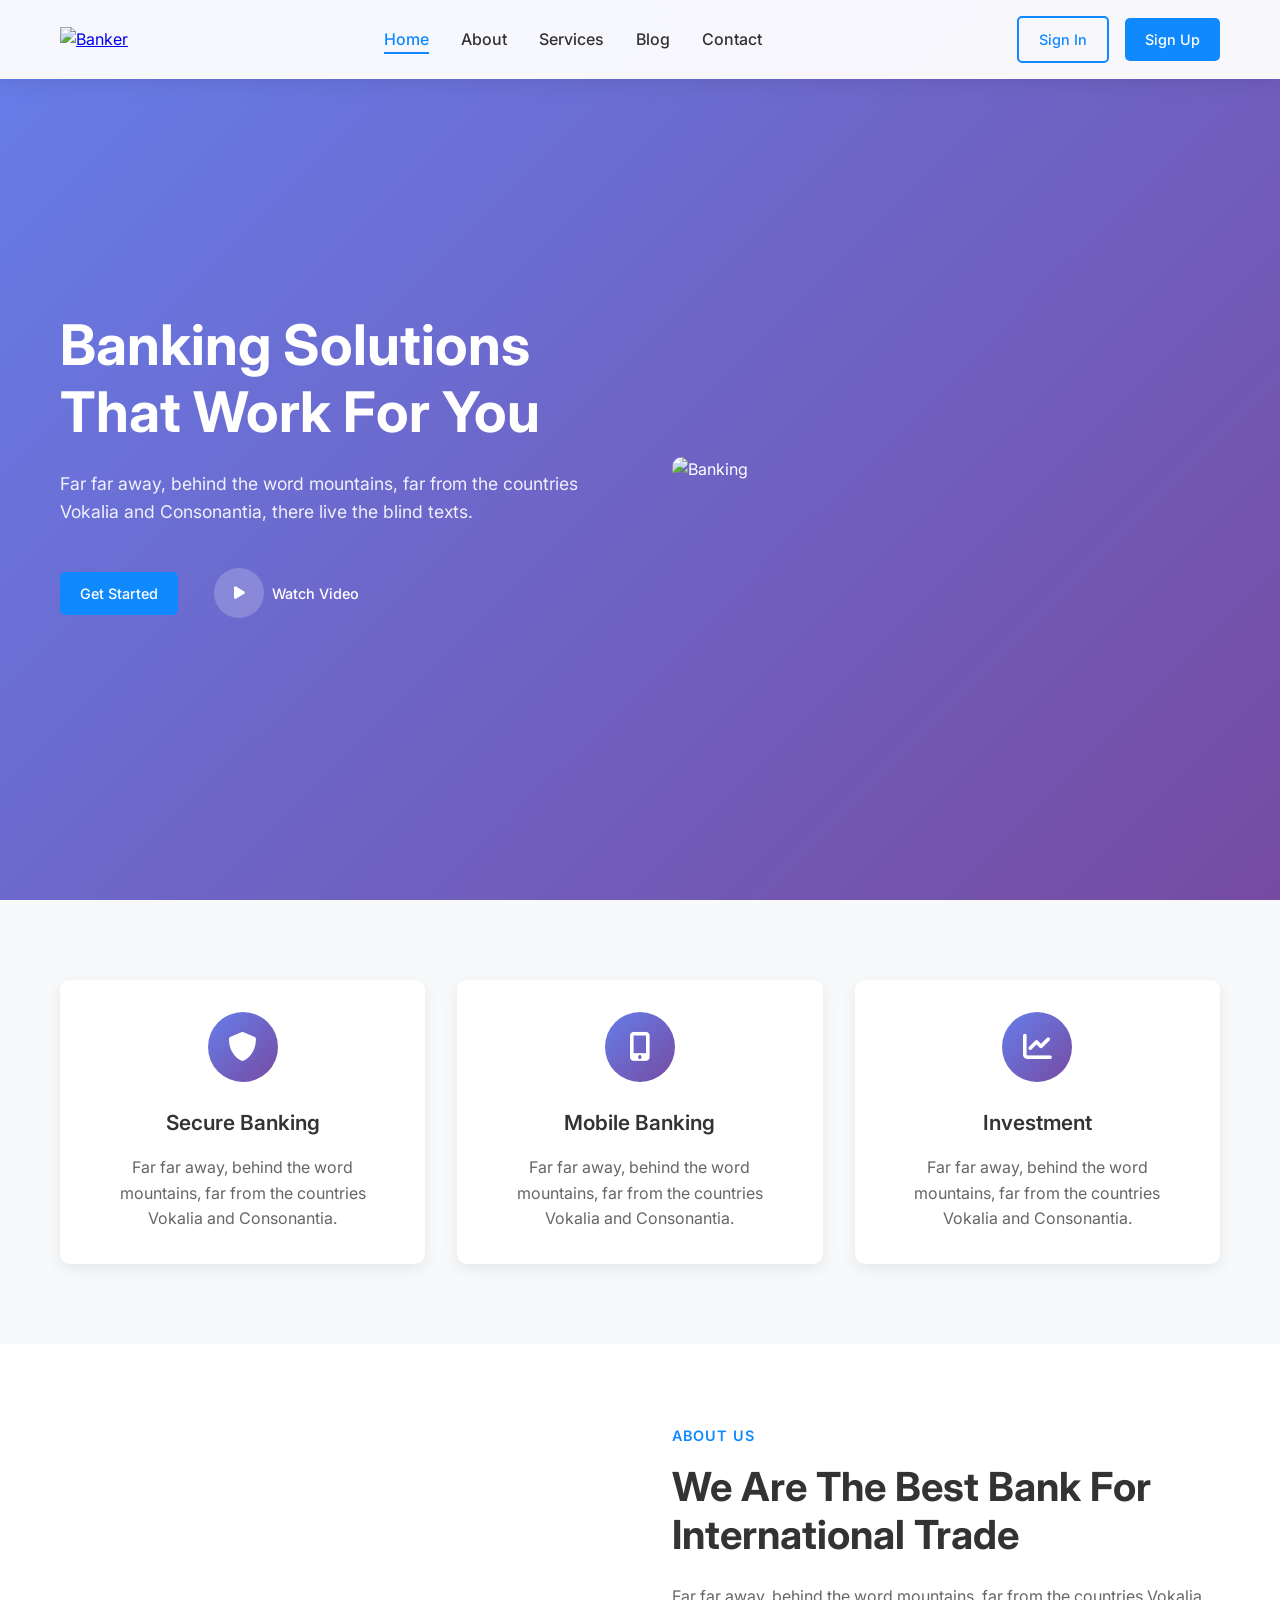
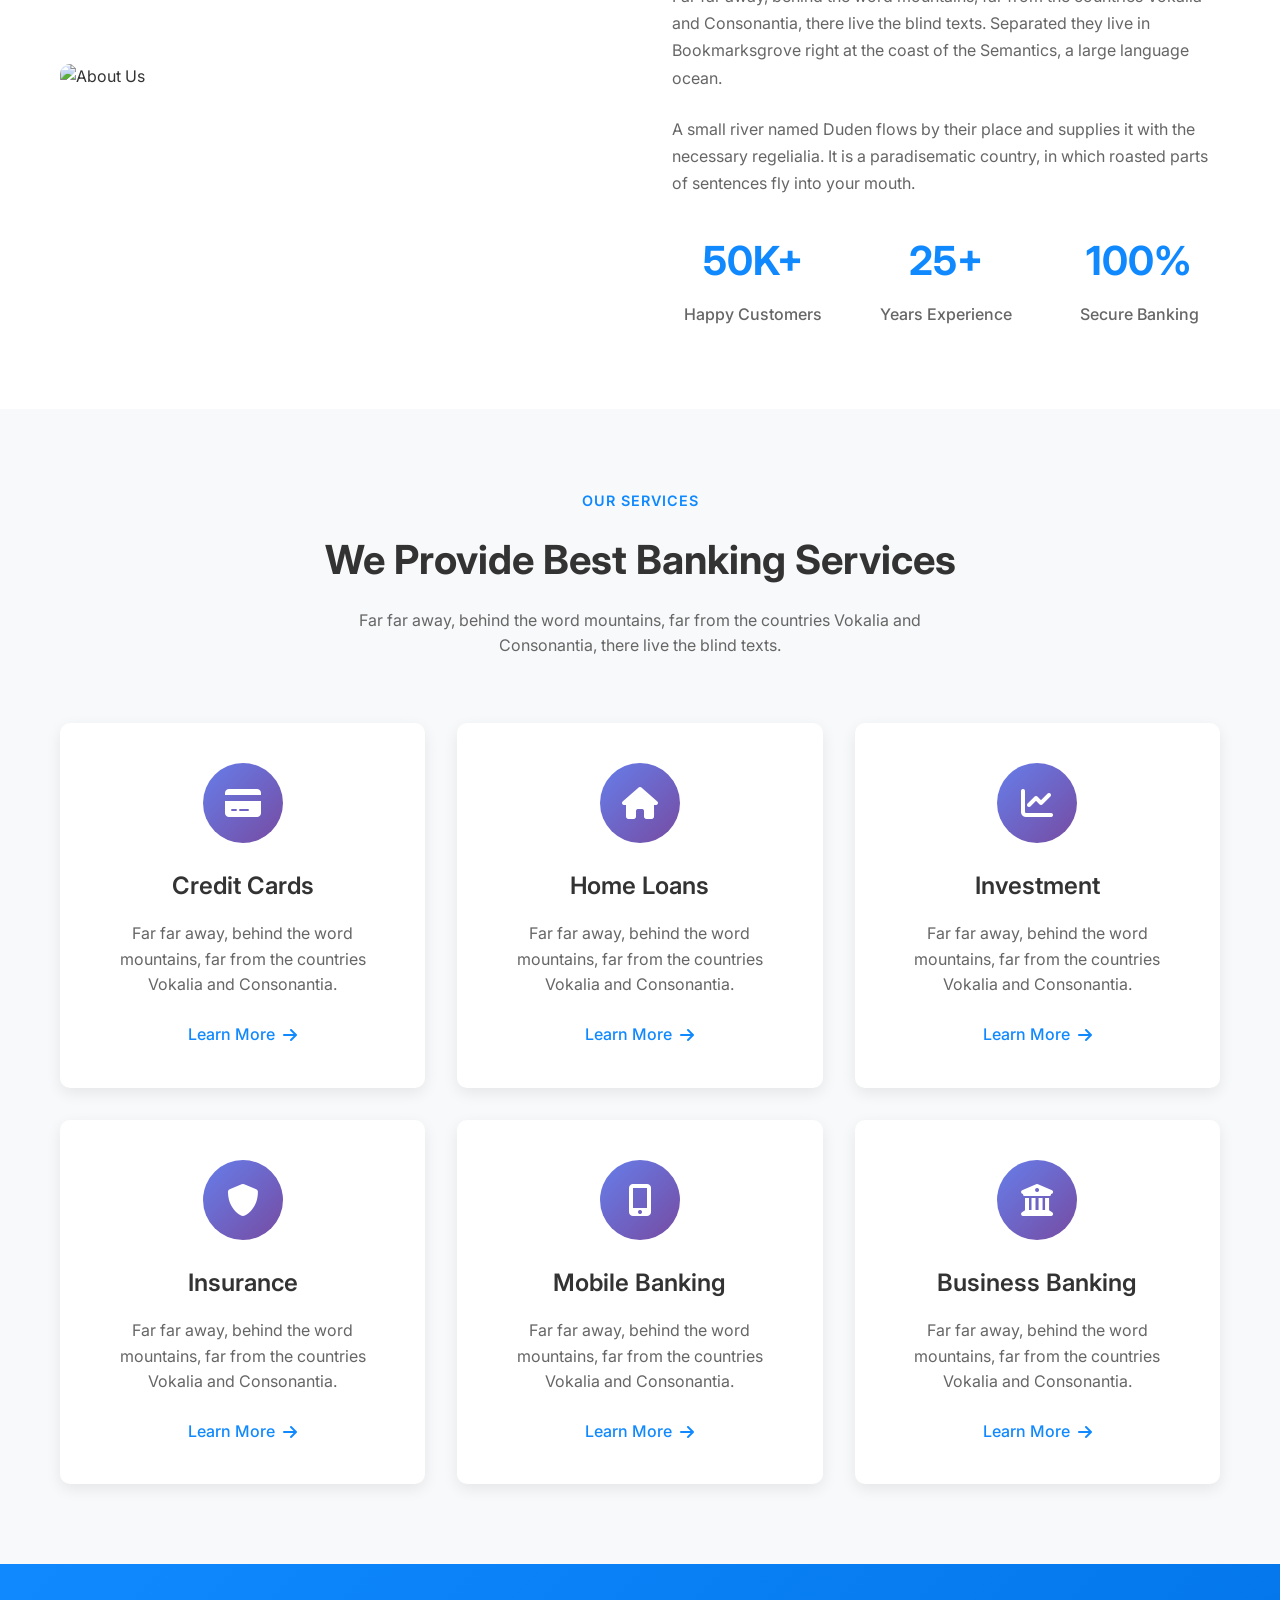
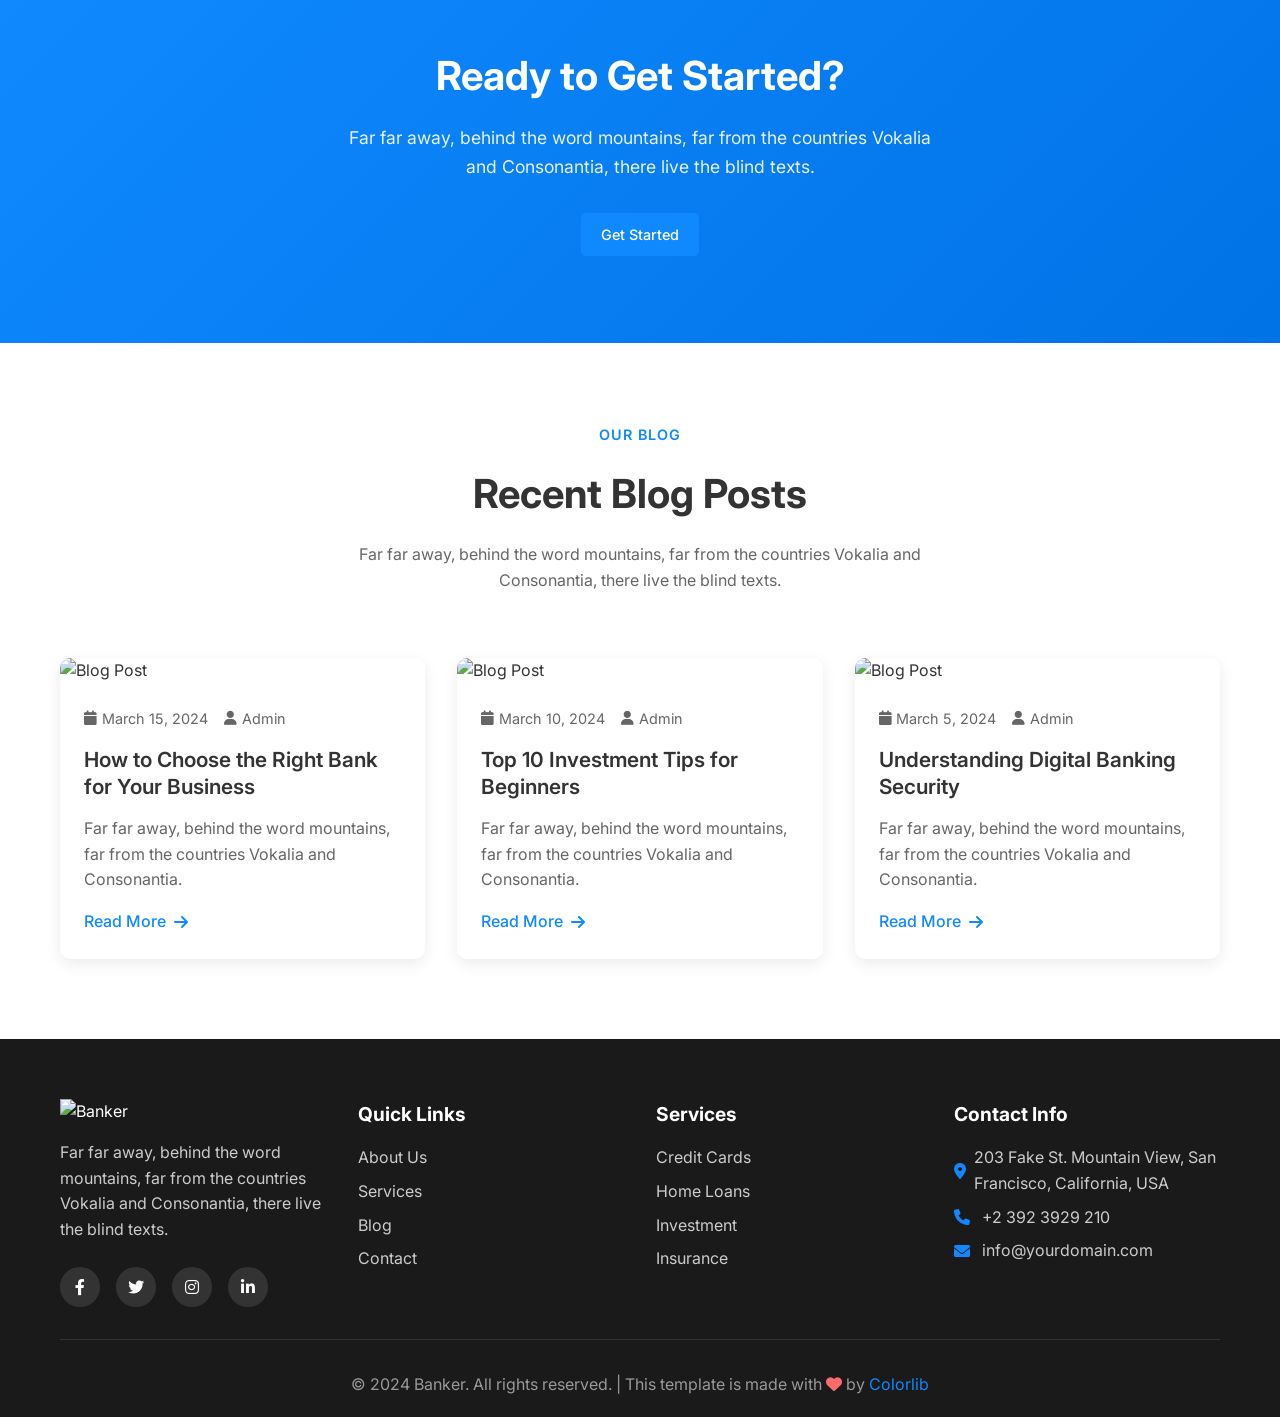
==== commit a36c65cb: "Refactor Banker template with new design and improved structure Co-authored-by: jayborad64 <jayborad" ====
--- a/index.html
+++ b/index.html
@@ -3,62 +3,58 @@
 <head>
     <meta charset="UTF-8">
     <meta name="viewport" content="width=device-width, initial-scale=1.0">
-    <title>Banker - Banking Solutions</title>
-    <link rel="stylesheet" href="styles.css">
-    <link href="https://cdnjs.cloudflare.com/ajax/libs/font-awesome/6.0.0/css/all.min.css" rel="stylesheet">
-    <link href="https://fonts.googleapis.com/css2?family=Poppins:wght@300;400;500;600;700&display=swap" rel="stylesheet">
+    <title>Banker - Banking HTML5 Template</title>
+    <link rel="stylesheet" href="style.css">
+    <link href="https://fonts.googleapis.com/css2?family=Inter:wght@300;400;500;600;700;800&display=swap" rel="stylesheet">
+    <link rel="stylesheet" href="https://cdnjs.cloudflare.com/ajax/libs/font-awesome/6.0.0/css/all.min.css">
 </head>
 <body>
-    <!-- Navigation -->
-    <nav class="navbar">
-        <div class="container">
-            <div class="nav-brand">
-                <h2>Banker.</h2>
-            </div>
-            <ul class="nav-menu">
-                <li><a href="#home">Home</a></li>
-                <li class="dropdown">
-                    <a href="#about">About Us <i class="fas fa-chevron-down"></i></a>
-                    <ul class="dropdown-menu">
-                        <li><a href="#team">Team</a></li>
-                        <li><a href="#pricing">Pricing</a></li>
-                        <li><a href="#faq">FAQ</a></li>
-                        <li><a href="#gallery">Gallery</a></li>
-                        <li><a href="#services">Services</a></li>
-                        <li><a href="#testimonials">Testimonials</a></li>
-                    </ul>
-                </li>
-                <li><a href="#blog">Blog</a></li>
-                <li><a href="#contact">Contact</a></li>
-            </ul>
-            <div class="hamburger">
-                <span></span>
-                <span></span>
-                <span></span>
-            </div>
-        </div>
-    </nav>
+    <!-- Header -->
+    <header class="header">
+        <div class="container">
+            <nav class="navbar">
+                <div class="logo">
+                    <a href="index.html">
+                        <img src="https://preview.colorlib.com/theme/banker/images/logo.png" alt="Banker">
+                    </a>
+                </div>
+                <ul class="nav-menu">
+                    <li><a href="#home" class="nav-link active">Home</a></li>
+                    <li><a href="#about" class="nav-link">About</a></li>
+                    <li><a href="#services" class="nav-link">Services</a></li>
+                    <li><a href="#blog" class="nav-link">Blog</a></li>
+                    <li><a href="#contact" class="nav-link">Contact</a></li>
+                </ul>
+                <div class="nav-buttons">
+                    <a href="#" class="btn btn-outline">Sign In</a>
+                    <a href="#" class="btn btn-primary">Sign Up</a>
+                </div>
+                <div class="hamburger">
+                    <span class="bar"></span>
+                    <span class="bar"></span>
+                    <span class="bar"></span>
+                </div>
+            </nav>
+        </div>
+    </header>
 
     <!-- Hero Section -->
     <section id="home" class="hero">
         <div class="container">
             <div class="hero-content">
                 <div class="hero-text">
-                    <div class="hero-card">
-                        <i class="fas fa-university"></i>
-                        <h3>Banking Solutions</h3>
-                        <p>Lorem ipsum dolor sit amet, consectetur adipisicing elit. Provident cupiditate suscipit, magnam libero velit esse sapiente officia inventore!</p>
-                    </div>
-                    <div class="hero-card">
-                        <i class="fas fa-chart-line"></i>
-                        <h3>Financing Solutions</h3>
-                        <p>Lorem ipsum dolor sit amet, consectetur adipisicing elit. Provident cupiditate suscipit, magnam libero velit esse sapiente officia inventore!</p>
-                    </div>
-                    <div class="hero-card">
-                        <i class="fas fa-piggy-bank"></i>
-                        <h3>Savings Accounts</h3>
-                        <p>Lorem ipsum dolor sit amet, consectetur adipisicing elit. Provident cupiditate suscipit, magnam libero velit esse sapiente officia inventore!</p>
-                    </div>
+                    <h1>Banking Solutions That Work For You</h1>
+                    <p>Far far away, behind the word mountains, far from the countries Vokalia and Consonantia, there live the blind texts.</p>
+                    <div class="hero-buttons">
+                        <a href="#" class="btn btn-primary">Get Started</a>
+                        <a href="#" class="btn btn-play">
+                            <i class="fas fa-play"></i>
+                            <span>Watch Video</span>
+                        </a>
+                    </div>
+                </div>
+                <div class="hero-image">
+                    <img src="https://preview.colorlib.com/theme/banker/images/hero-bg.jpg" alt="Banking">
                 </div>
             </div>
         </div>
@@ -70,31 +66,24 @@
             <div class="features-grid">
                 <div class="feature-card">
                     <div class="feature-icon">
-                        <i class="fas fa-coins"></i>
-                    </div>
-                    <h3>Money Savings</h3>
-                    <p>A small river named Duden flows by their place and supplies it with the necessary regelialia.</p>
+                        <i class="fas fa-shield-alt"></i>
+                    </div>
+                    <h3>Secure Banking</h3>
+                    <p>Far far away, behind the word mountains, far from the countries Vokalia and Consonantia.</p>
                 </div>
                 <div class="feature-card">
                     <div class="feature-icon">
-                        <i class="fas fa-shopping-cart"></i>
-                    </div>
-                    <h3>Online Shopping</h3>
-                    <p>A small river named Duden flows by their place and supplies it with the necessary regelialia.</p>
+                        <i class="fas fa-mobile-alt"></i>
+                    </div>
+                    <h3>Mobile Banking</h3>
+                    <p>Far far away, behind the word mountains, far from the countries Vokalia and Consonantia.</p>
                 </div>
                 <div class="feature-card">
                     <div class="feature-icon">
-                        <i class="fas fa-credit-card"></i>
-                    </div>
-                    <h3>Credit / Debit Cards</h3>
-                    <p>A small river named Duden flows by their place and supplies it with the necessary regelialia.</p>
-                </div>
-                <div class="feature-card">
-                    <div class="feature-icon">
-                        <i class="fas fa-calculator"></i>
-                    </div>
-                    <h3>Amortization Computation</h3>
-                    <p>A small river named Duden flows by their place and supplies it with the necessary regelialia.</p>
+                        <i class="fas fa-chart-line"></i>
+                    </div>
+                    <h3>Investment</h3>
+                    <p>Far far away, behind the word mountains, far from the countries Vokalia and Consonantia.</p>
                 </div>
             </div>
         </div>
@@ -104,138 +93,28 @@
     <section id="about" class="about">
         <div class="container">
             <div class="about-content">
+                <div class="about-image">
+                    <img src="https://preview.colorlib.com/theme/banker/images/about.jpg" alt="About Us">
+                </div>
                 <div class="about-text">
-                    <h2>About Us</h2>
-                    <p>Lorem ipsum dolor sit amet consectetur adipisicing elit. Minus minima neque tempora reiciendis.</p>
-                    <div class="about-features">
-                        <ul>
-                            <li><i class="fas fa-check"></i> Officia quaerat eaque neque</li>
-                            <li><i class="fas fa-check"></i> Lorem ipsum dolor sit amet</li>
-                            <li><i class="fas fa-check"></i> Consectetur adipisicing elit</li>
-                        </ul>
-                    </div>
-                </div>
-                <div class="about-image">
-                    <img src="https://images.unsplash.com/photo-1560472354-b33ff0c44a43?ixlib=rb-4.0.3&ixid=M3wxMjA3fDB8MHxwaG90by1wYWdlfHx8fGVufDB8fHx8fA%3D%3D&auto=format&fit=crop&w=1000&q=80" alt="About Us">
-                </div>
-            </div>
-            <div class="about-details">
-                <h3>We Solve Your Financial Problem</h3>
-                <p>Far far away, behind the word mountains, far from the countries Vokalia and Consonantia, there live the blind texts. Separated they live in Bookmarksgrove right at the coast of the Semantics, a large language ocean.</p>
-                <p>A small river named Duden flows by their place and supplies it with the necessary regelialia. It is a paradisematic country, in which roasted parts of sentences fly into your mouth.</p>
-            </div>
-        </div>
-    </section>
-
-    <!-- Team Section -->
-    <section id="team" class="team">
-        <div class="container">
-            <div class="section-header">
-                <h2>Meet Team</h2>
-                <p>A small river named Duden flows by their place and supplies it with the necessary regelialia.</p>
-            </div>
-            <div class="team-grid">
-                <div class="team-card">
-                    <div class="team-image">
-                        <img src="https://images.unsplash.com/photo-1494790108755-2616b612b977?ixlib=rb-4.0.3&auto=format&fit=crop&w=300&q=80" alt="Kaiara Spencer">
-                    </div>
-                    <h3>Kaiara Spencer</h3>
-                    <p>Finance Manager</p>
-                </div>
-                <div class="team-card">
-                    <div class="team-image">
-                        <img src="https://images.unsplash.com/photo-1472099645785-5658abf4ff4e?ixlib=rb-4.0.3&auto=format&fit=crop&w=300&q=80" alt="Dave Simpson">
-                    </div>
-                    <h3>Dave Simpson</h3>
-                    <p>Marketing Manager</p>
-                </div>
-                <div class="team-card">
-                    <div class="team-image">
-                        <img src="https://images.unsplash.com/photo-1507003211169-0a1dd7228f2d?ixlib=rb-4.0.3&auto=format&fit=crop&w=300&q=80" alt="Ben Thompson">
-                    </div>
-                    <h3>Ben Thompson</h3>
-                    <p>Accountant</p>
-                </div>
-                <div class="team-card">
-                    <div class="team-image">
-                        <img src="https://images.unsplash.com/photo-1438761681033-6461ffad8d80?ixlib=rb-4.0.3&auto=format&fit=crop&w=300&q=80" alt="Kyla Stewart">
-                    </div>
-                    <h3>Kyla Stewart</h3>
-                    <p>Accountant</p>
-                </div>
-            </div>
-        </div>
-    </section>
-
-    <!-- Gallery Section -->
-    <section id="gallery" class="gallery">
-        <div class="container">
-            <div class="section-header">
-                <h2>Gallery</h2>
-                <div class="gallery-filters">
-                    <button class="filter-btn active" data-filter="all">All</button>
-                    <button class="filter-btn" data-filter="events">Events</button>
-                    <button class="filter-btn" data-filter="party">Party</button>
-                    <button class="filter-btn" data-filter="holidays">Holidays</button>
-                </div>
-            </div>
-            <div class="gallery-grid">
-                <div class="gallery-item" data-category="events">
-                    <img src="https://images.unsplash.com/photo-1560472354-b33ff0c44a43?ixlib=rb-4.0.3&auto=format&fit=crop&w=500&q=80" alt="Gallery Image">
-                </div>
-                <div class="gallery-item" data-category="party">
-                    <img src="https://images.unsplash.com/photo-1559136555-9303baea8ebd?ixlib=rb-4.0.3&auto=format&fit=crop&w=500&q=80" alt="Gallery Image">
-                </div>
-                <div class="gallery-item" data-category="holidays">
-                    <img src="https://images.unsplash.com/photo-1551836022-deb4988cc6c0?ixlib=rb-4.0.3&auto=format&fit=crop&w=500&q=80" alt="Gallery Image">
-                </div>
-                <div class="gallery-item" data-category="events">
-                    <img src="https://images.unsplash.com/photo-1554224155-6726b3ff858f?ixlib=rb-4.0.3&auto=format&fit=crop&w=500&q=80" alt="Gallery Image">
-                </div>
-                <div class="gallery-item" data-category="party">
-                    <img src="https://images.unsplash.com/photo-1517245386807-bb43f82c33c4?ixlib=rb-4.0.3&auto=format&fit=crop&w=500&q=80" alt="Gallery Image">
-                </div>
-                <div class="gallery-item" data-category="holidays">
-                    <img src="https://images.unsplash.com/photo-1556742049-0cfed4f6a45d?ixlib=rb-4.0.3&auto=format&fit=crop&w=500&q=80" alt="Gallery Image">
-                </div>
-            </div>
-        </div>
-    </section>
-
-    <!-- How It Works Section -->
-    <section class="how-it-works">
-        <div class="container">
-            <div class="section-header">
-                <h2>How It Works</h2>
-                <p>A small river named Duden flows by their place and supplies it with the necessary regelialia.</p>
-            </div>
-            <div class="steps-grid">
-                <div class="step-card">
-                    <div class="step-number">01</div>
-                    <div class="step-icon">
-                        <i class="fas fa-file-alt"></i>
-                    </div>
-                    <h3>Online Applications</h3>
+                    <span class="section-subtitle">About Us</span>
+                    <h2>We Are The Best Bank For International Trade</h2>
+                    <p>Far far away, behind the word mountains, far from the countries Vokalia and Consonantia, there live the blind texts. Separated they live in Bookmarksgrove right at the coast of the Semantics, a large language ocean.</p>
                     <p>A small river named Duden flows by their place and supplies it with the necessary regelialia. It is a paradisematic country, in which roasted parts of sentences fly into your mouth.</p>
-                    <a href="#" class="learn-more">Learn More</a>
-                </div>
-                <div class="step-card">
-                    <div class="step-number">02</div>
-                    <div class="step-icon">
-                        <i class="fas fa-check-circle"></i>
-                    </div>
-                    <h3>Get an approval</h3>
-                    <p>A small river named Duden flows by their place and supplies it with the necessary regelialia. It is a paradisematic country, in which roasted parts of sentences fly into your mouth.</p>
-                    <a href="#" class="learn-more">Learn More</a>
-                </div>
-                <div class="step-card">
-                    <div class="step-number">03</div>
-                    <div class="step-icon">
-                        <i class="fas fa-shipping-fast"></i>
-                    </div>
-                    <h3>Card delivery</h3>
-                    <p>A small river named Duden flows by their place and supplies it with the necessary regelialia. It is a paradisematic country, in which roasted parts of sentences fly into your mouth.</p>
-                    <a href="#" class="learn-more">Learn More</a>
+                    <div class="about-stats">
+                        <div class="stat">
+                            <h3>50K+</h3>
+                            <p>Happy Customers</p>
+                        </div>
+                        <div class="stat">
+                            <h3>25+</h3>
+                            <p>Years Experience</p>
+                        </div>
+                        <div class="stat">
+                            <h3>100%</h3>
+                            <p>Secure Banking</p>
+                        </div>
+                    </div>
                 </div>
             </div>
         </div>
@@ -245,180 +124,70 @@
     <section id="services" class="services">
         <div class="container">
             <div class="section-header">
-                <h2>Our Services</h2>
+                <span class="section-subtitle">Our Services</span>
+                <h2>We Provide Best Banking Services</h2>
+                <p>Far far away, behind the word mountains, far from the countries Vokalia and Consonantia, there live the blind texts.</p>
             </div>
             <div class="services-grid">
                 <div class="service-card">
                     <div class="service-icon">
-                        <i class="fas fa-handshake"></i>
-                    </div>
-                    <h3>Business Consulting</h3>
-                    <p>A small river named Duden flows by their place and supplies it with the necessary regelialia.</p>
-                    <a href="#" class="learn-more">Learn More</a>
-                </div>
-                <div class="service-card">
-                    <div class="service-icon">
                         <i class="fas fa-credit-card"></i>
                     </div>
-                    <h3>Credit Card</h3>
-                    <p>A small river named Duden flows by their place and supplies it with the necessary regelialia.</p>
-                    <a href="#" class="learn-more">Learn More</a>
-                </div>
-                <div class="service-card">
-                    <div class="service-icon">
-                        <i class="fas fa-chart-bar"></i>
-                    </div>
-                    <h3>Income Monitoring</h3>
-                    <p>A small river named Duden flows by their place and supplies it with the necessary regelialia.</p>
-                    <a href="#" class="learn-more">Learn More</a>
+                    <h3>Credit Cards</h3>
+                    <p>Far far away, behind the word mountains, far from the countries Vokalia and Consonantia.</p>
+                    <a href="#" class="service-link">Learn More <i class="fas fa-arrow-right"></i></a>
+                </div>
+                <div class="service-card">
+                    <div class="service-icon">
+                        <i class="fas fa-home"></i>
+                    </div>
+                    <h3>Home Loans</h3>
+                    <p>Far far away, behind the word mountains, far from the countries Vokalia and Consonantia.</p>
+                    <a href="#" class="service-link">Learn More <i class="fas fa-arrow-right"></i></a>
+                </div>
+                <div class="service-card">
+                    <div class="service-icon">
+                        <i class="fas fa-chart-line"></i>
+                    </div>
+                    <h3>Investment</h3>
+                    <p>Far far away, behind the word mountains, far from the countries Vokalia and Consonantia.</p>
+                    <a href="#" class="service-link">Learn More <i class="fas fa-arrow-right"></i></a>
                 </div>
                 <div class="service-card">
                     <div class="service-icon">
                         <i class="fas fa-shield-alt"></i>
                     </div>
-                    <h3>Insurance Consulting</h3>
-                    <p>A small river named Duden flows by their place and supplies it with the necessary regelialia.</p>
-                    <a href="#" class="learn-more">Learn More</a>
-                </div>
-                <div class="service-card">
-                    <div class="service-icon">
-                        <i class="fas fa-coins"></i>
-                    </div>
-                    <h3>Financial Investment</h3>
-                    <p>A small river named Duden flows by their place and supplies it with the necessary regelialia.</p>
-                    <a href="#" class="learn-more">Learn More</a>
-                </div>
-                <div class="service-card">
-                    <div class="service-icon">
-                        <i class="fas fa-chart-pie"></i>
-                    </div>
-                    <h3>Financial Management</h3>
-                    <p>A small river named Duden flows by their place and supplies it with the necessary regelialia.</p>
-                    <a href="#" class="learn-more">Learn More</a>
-                </div>
-            </div>
-        </div>
-    </section>
-
-    <!-- Testimonials Section -->
-    <section id="testimonials" class="testimonials">
-        <div class="container">
-            <div class="section-header">
-                <h2>Happy Customers</h2>
-            </div>
-            <div class="testimonials-grid">
-                <div class="testimonial-card">
-                    <div class="testimonial-content">
-                        <p>"Far far away, behind the word mountains, far from the countries Vokalia and Consonantia, there live the blind texts. Separated they live in Bookmarksgrove right at the coast of the Semantics, a large language ocean."</p>
-                    </div>
-                    <div class="testimonial-author">
-                        <img src="https://images.unsplash.com/photo-1507003211169-0a1dd7228f2d?ixlib=rb-4.0.3&auto=format&fit=crop&w=100&q=80" alt="John Smith">
-                        <h4>John Smith</h4>
-                    </div>
-                </div>
-                <div class="testimonial-card">
-                    <div class="testimonial-content">
-                        <p>"A small river named Duden flows by their place and supplies it with the necessary regelialia. It is a paradisematic country, in which roasted parts of sentences fly into your mouth."</p>
-                    </div>
-                    <div class="testimonial-author">
-                        <img src="https://images.unsplash.com/photo-1494790108755-2616b612b977?ixlib=rb-4.0.3&auto=format&fit=crop&w=100&q=80" alt="Christine Aguilar">
-                        <h4>Christine Aguilar</h4>
-                    </div>
-                </div>
-            </div>
-        </div>
-    </section>
-
-    <!-- Pricing Section -->
-    <section id="pricing" class="pricing">
-        <div class="container">
-            <div class="section-header">
-                <h2>Pricing</h2>
-            </div>
-            <div class="pricing-grid">
-                <div class="pricing-card">
-                    <h3>Basic</h3>
-                    <div class="price">$47 <span>/ year</span></div>
-                    <ul>
-                        <li><i class="fas fa-check"></i> Officia quaerat eaque neque</li>
-                        <li><i class="fas fa-check"></i> Possimus aut consequuntur incidunt</li>
-                        <li><i class="fas fa-check"></i> Lorem ipsum dolor sit amet</li>
-                        <li><i class="fas fa-check"></i> Consectetur adipisicing elit</li>
-                        <li><i class="fas fa-check"></i> Dolorum esse odio quas architecto sint</li>
-                    </ul>
-                    <button class="btn-primary">Buy Now</button>
-                </div>
-                <div class="pricing-card featured">
-                    <h3>Premium</h3>
-                    <div class="price">$200 <span>/ year</span></div>
-                    <ul>
-                        <li><i class="fas fa-check"></i> Officia quaerat eaque neque</li>
-                        <li><i class="fas fa-check"></i> Possimus aut consequuntur incidunt</li>
-                        <li><i class="fas fa-check"></i> Lorem ipsum dolor sit amet</li>
-                        <li><i class="fas fa-check"></i> Consectetur adipisicing elit</li>
-                        <li><i class="fas fa-check"></i> Dolorum esse odio quas architecto sint</li>
-                    </ul>
-                    <button class="btn-primary">Buy Now</button>
-                </div>
-                <div class="pricing-card">
-                    <h3>Professional</h3>
-                    <div class="price">$750 <span>/ year</span></div>
-                    <ul>
-                        <li><i class="fas fa-check"></i> Officia quaerat eaque neque</li>
-                        <li><i class="fas fa-check"></i> Possimus aut consequuntur incidunt</li>
-                        <li><i class="fas fa-check"></i> Lorem ipsum dolor sit amet</li>
-                        <li><i class="fas fa-check"></i> Consectetur adipisicing elit</li>
-                        <li><i class="fas fa-check"></i> Dolorum esse odio quas architecto sint</li>
-                    </ul>
-                    <button class="btn-primary">Buy Now</button>
-                </div>
-            </div>
-        </div>
-    </section>
-
-    <!-- FAQ Section -->
-    <section id="faq" class="faq">
-        <div class="container">
-            <div class="section-header">
-                <h2>Frequently Asked Questions</h2>
-            </div>
-            <div class="faq-grid">
-                <div class="faq-item">
-                    <div class="faq-question">
-                        <h3>Can I accept both Paypal and Stripe?</h3>
-                        <i class="fas fa-chevron-down"></i>
-                    </div>
-                    <div class="faq-answer">
-                        <p>Far far away, behind the word mountains, far from the countries Vokalia and Consonantia, there live the blind texts. Separated they live in Bookmarksgrove right at the coast of the Semantics, a large language ocean.</p>
-                    </div>
-                </div>
-                <div class="faq-item">
-                    <div class="faq-question">
-                        <h3>What available is refund period?</h3>
-                        <i class="fas fa-chevron-down"></i>
-                    </div>
-                    <div class="faq-answer">
-                        <p>Far far away, behind the word mountains, far from the countries Vokalia and Consonantia, there live the blind texts. Separated they live in Bookmarksgrove right at the coast of the Semantics, a large language ocean.</p>
-                    </div>
-                </div>
-                <div class="faq-item">
-                    <div class="faq-question">
-                        <h3>Where are you from?</h3>
-                        <i class="fas fa-chevron-down"></i>
-                    </div>
-                    <div class="faq-answer">
-                        <p>Voluptatum nobis obcaecati perferendis dolor totam unde dolores quod maxime corporis officia et. Distinctio assumenda minima maiores.</p>
-                    </div>
-                </div>
-                <div class="faq-item">
-                    <div class="faq-question">
-                        <h3>What is your opening time?</h3>
-                        <i class="fas fa-chevron-down"></i>
-                    </div>
-                    <div class="faq-answer">
-                        <p>Far far away, behind the word mountains, far from the countries Vokalia and Consonantia, there live the blind texts. Separated they live in Bookmarksgrove right at the coast of the Semantics, a large language ocean.</p>
-                    </div>
-                </div>
+                    <h3>Insurance</h3>
+                    <p>Far far away, behind the word mountains, far from the countries Vokalia and Consonantia.</p>
+                    <a href="#" class="service-link">Learn More <i class="fas fa-arrow-right"></i></a>
+                </div>
+                <div class="service-card">
+                    <div class="service-icon">
+                        <i class="fas fa-mobile-alt"></i>
+                    </div>
+                    <h3>Mobile Banking</h3>
+                    <p>Far far away, behind the word mountains, far from the countries Vokalia and Consonantia.</p>
+                    <a href="#" class="service-link">Learn More <i class="fas fa-arrow-right"></i></a>
+                </div>
+                <div class="service-card">
+                    <div class="service-icon">
+                        <i class="fas fa-university"></i>
+                    </div>
+                    <h3>Business Banking</h3>
+                    <p>Far far away, behind the word mountains, far from the countries Vokalia and Consonantia.</p>
+                    <a href="#" class="service-link">Learn More <i class="fas fa-arrow-right"></i></a>
+                </div>
+            </div>
+        </div>
+    </section>
+
+    <!-- CTA Section -->
+    <section class="cta">
+        <div class="container">
+            <div class="cta-content">
+                <h2>Ready to Get Started?</h2>
+                <p>Far far away, behind the word mountains, far from the countries Vokalia and Consonantia, there live the blind texts.</p>
+                <a href="#" class="btn btn-primary">Get Started</a>
             </div>
         </div>
     </section>
@@ -427,128 +196,102 @@
     <section id="blog" class="blog">
         <div class="container">
             <div class="section-header">
-                <h2>Our Blog</h2>
+                <span class="section-subtitle">Our Blog</span>
+                <h2>Recent Blog Posts</h2>
+                <p>Far far away, behind the word mountains, far from the countries Vokalia and Consonantia, there live the blind texts.</p>
             </div>
             <div class="blog-grid">
                 <div class="blog-card">
                     <div class="blog-image">
-                        <img src="https://images.unsplash.com/photo-1559136555-9303baea8ebd?ixlib=rb-4.0.3&auto=format&fit=crop&w=500&q=80" alt="Blog Post">
+                        <img src="https://preview.colorlib.com/theme/banker/images/blog-1.jpg" alt="Blog Post">
                     </div>
                     <div class="blog-content">
-                        <h3>A Basic Guide to Starting a Franchise in the Philippines</h3>
                         <div class="blog-meta">
-                            <span>Ham Brook</span> • <span>Jan 18, 2019</span> • <span>News</span>
-                        </div>
-                        <p>Lorem ipsum dolor sit amet consectetur adipisicing elit. Natus eligendi nobis ea maiores sapiente veritatis reprehenderit suscipit quaerat rerum voluptatibus a eius.</p>
-                        <a href="#" class="read-more">Continue Reading...</a>
+                            <span><i class="fas fa-calendar"></i> March 15, 2024</span>
+                            <span><i class="fas fa-user"></i> Admin</span>
+                        </div>
+                        <h3>How to Choose the Right Bank for Your Business</h3>
+                        <p>Far far away, behind the word mountains, far from the countries Vokalia and Consonantia.</p>
+                        <a href="#" class="read-more">Read More <i class="fas fa-arrow-right"></i></a>
                     </div>
                 </div>
                 <div class="blog-card">
                     <div class="blog-image">
-                        <img src="https://images.unsplash.com/photo-1551836022-deb4988cc6c0?ixlib=rb-4.0.3&auto=format&fit=crop&w=500&q=80" alt="Blog Post">
+                        <img src="https://preview.colorlib.com/theme/banker/images/blog-2.jpg" alt="Blog Post">
                     </div>
                     <div class="blog-content">
-                        <h3>A Basic Guide to Starting a Franchise in the Philippines</h3>
                         <div class="blog-meta">
-                            <span>James Phelps</span> • <span>Jan 18, 2019</span> • <span>News</span>
-                        </div>
-                        <p>Lorem ipsum dolor sit amet consectetur adipisicing elit. Natus eligendi nobis ea maiores sapiente veritatis reprehenderit suscipit quaerat rerum voluptatibus a eius.</p>
-                        <a href="#" class="read-more">Continue Reading...</a>
+                            <span><i class="fas fa-calendar"></i> March 10, 2024</span>
+                            <span><i class="fas fa-user"></i> Admin</span>
+                        </div>
+                        <h3>Top 10 Investment Tips for Beginners</h3>
+                        <p>Far far away, behind the word mountains, far from the countries Vokalia and Consonantia.</p>
+                        <a href="#" class="read-more">Read More <i class="fas fa-arrow-right"></i></a>
                     </div>
                 </div>
                 <div class="blog-card">
                     <div class="blog-image">
-                        <img src="https://images.unsplash.com/photo-1554224155-6726b3ff858f?ixlib=rb-4.0.3&auto=format&fit=crop&w=500&q=80" alt="Blog Post">
+                        <img src="https://preview.colorlib.com/theme/banker/images/blog-3.jpg" alt="Blog Post">
                     </div>
                     <div class="blog-content">
-                        <h3>A Basic Guide to Starting a Franchise in the Philippines</h3>
                         <div class="blog-meta">
-                            <span>James Phelps</span> • <span>Jan 18, 2019</span> • <span>News</span>
-                        </div>
-                        <p>Lorem ipsum dolor sit amet consectetur adipisicing elit. Natus eligendi nobis ea maiores sapiente veritatis reprehenderit suscipit quaerat rerum voluptatibus a eius.</p>
-                        <a href="#" class="read-more">Continue Reading...</a>
-                    </div>
-                </div>
-            </div>
-        </div>
-    </section>
-
-    <!-- Contact Section -->
-    <section id="contact" class="contact">
-        <div class="container">
-            <div class="section-header">
-                <h2>Contact Us</h2>
-            </div>
-            <div class="contact-content">
-                <div class="contact-info">
-                    <div class="contact-item">
-                        <i class="fas fa-map-marker-alt"></i>
-                        <p>203 Fake St. Mountain View, San Francisco, California, USA</p>
-                    </div>
-                    <div class="contact-item">
-                        <i class="fas fa-phone"></i>
-                        <p>+1 232 3235 324</p>
-                    </div>
-                    <div class="contact-item">
-                        <i class="fas fa-envelope"></i>
-                        <p>youremail@domain.com</p>
-                    </div>
-                </div>
-                <div class="contact-form">
-                    <h3>Contact Form</h3>
-                    <form>
-                        <div class="form-row">
-                            <input type="text" placeholder="First Name" required>
-                            <input type="text" placeholder="Last Name" required>
-                        </div>
-                        <input type="email" placeholder="Email" required>
-                        <input type="text" placeholder="Subject" required>
-                        <textarea placeholder="Message" rows="5" required></textarea>
-                        <button type="submit" class="btn-primary">Send Message</button>
-                    </form>
+                            <span><i class="fas fa-calendar"></i> March 5, 2024</span>
+                            <span><i class="fas fa-user"></i> Admin</span>
+                        </div>
+                        <h3>Understanding Digital Banking Security</h3>
+                        <p>Far far away, behind the word mountains, far from the countries Vokalia and Consonantia.</p>
+                        <a href="#" class="read-more">Read More <i class="fas fa-arrow-right"></i></a>
+                    </div>
                 </div>
             </div>
         </div>
     </section>
 
     <!-- Footer -->
-    <footer class="footer">
+    <footer id="contact" class="footer">
         <div class="container">
             <div class="footer-content">
                 <div class="footer-section">
-                    <h3>About Us</h3>
-                    <p>Lorem ipsum dolor sit amet consectetur adipisicing elit. Neque facere laudantium magnam voluptatum autem. Amet aliquid nesciunt veritatis aliquam.</p>
+                    <div class="footer-logo">
+                        <img src="https://preview.colorlib.com/theme/banker/images/logo.png" alt="Banker">
+                    </div>
+                    <p>Far far away, behind the word mountains, far from the countries Vokalia and Consonantia, there live the blind texts.</p>
+                    <div class="social-links">
+                        <a href="#"><i class="fab fa-facebook-f"></i></a>
+                        <a href="#"><i class="fab fa-twitter"></i></a>
+                        <a href="#"><i class="fab fa-instagram"></i></a>
+                        <a href="#"><i class="fab fa-linkedin-in"></i></a>
+                    </div>
                 </div>
                 <div class="footer-section">
-                    <h3>Quick Links</h3>
+                    <h4>Quick Links</h4>
                     <ul>
-                        <li><a href="#">Terms</a></li>
-                        <li><a href="#">Policy</a></li>
                         <li><a href="#">About Us</a></li>
                         <li><a href="#">Services</a></li>
-                        <li><a href="#">Testimonials</a></li>
-                        <li><a href="#">Contact Us</a></li>
+                        <li><a href="#">Blog</a></li>
+                        <li><a href="#">Contact</a></li>
                     </ul>
                 </div>
                 <div class="footer-section">
-                    <h3>Follow Us</h3>
-                    <div class="social-links">
-                        <a href="#"><i class="fab fa-facebook"></i></a>
-                        <a href="#"><i class="fab fa-twitter"></i></a>
-                        <a href="#"><i class="fab fa-instagram"></i></a>
-                        <a href="#"><i class="fab fa-linkedin"></i></a>
-                    </div>
+                    <h4>Services</h4>
+                    <ul>
+                        <li><a href="#">Credit Cards</a></li>
+                        <li><a href="#">Home Loans</a></li>
+                        <li><a href="#">Investment</a></li>
+                        <li><a href="#">Insurance</a></li>
+                    </ul>
                 </div>
                 <div class="footer-section">
-                    <h3>Subscribe Newsletter</h3>
-                    <form class="newsletter-form">
-                        <input type="email" placeholder="Enter your email">
-                        <button type="submit">Send</button>
-                    </form>
+                    <h4>Contact Info</h4>
+                    <div class="contact-info">
+                        <p><i class="fas fa-map-marker-alt"></i> 203 Fake St. Mountain View, San Francisco, California, USA</p>
+                        <p><i class="fas fa-phone"></i> +2 392 3929 210</p>
+                        <p><i class="fas fa-envelope"></i> info@yourdomain.com</p>
+                    </div>
                 </div>
             </div>
             <div class="footer-bottom">
-                <p>&copy; 2024 All rights reserved | This template is made with <i class="fas fa-heart"></i> by Colorlib</p>
+                <p>&copy; 2024 Banker. All rights reserved. | This template is made with <i class="fas fa-heart"></i> by <a href="#">Colorlib</a></p>
             </div>
         </div>
     </footer>
--- a/style.css
+++ b/style.css
@@ -0,0 +1,736 @@
+/* Reset and Base Styles */
+* {
+    margin: 0;
+    padding: 0;
+    box-sizing: border-box;
+}
+
+body {
+    font-family: 'Inter', sans-serif;
+    line-height: 1.6;
+    color: #333;
+    overflow-x: hidden;
+}
+
+.container {
+    max-width: 1200px;
+    margin: 0 auto;
+    padding: 0 20px;
+}
+
+/* Header Styles */
+.header {
+    position: fixed;
+    top: 0;
+    left: 0;
+    width: 100%;
+    background: rgba(255, 255, 255, 0.95);
+    backdrop-filter: blur(10px);
+    z-index: 1000;
+    transition: all 0.3s ease;
+    box-shadow: 0 2px 20px rgba(0, 0, 0, 0.1);
+}
+
+.navbar {
+    display: flex;
+    justify-content: space-between;
+    align-items: center;
+    padding: 1rem 0;
+}
+
+.logo img {
+    height: 40px;
+    width: auto;
+}
+
+.nav-menu {
+    display: flex;
+    list-style: none;
+    gap: 2rem;
+    margin: 0;
+    padding: 0;
+}
+
+.nav-link {
+    text-decoration: none;
+    color: #333;
+    font-weight: 500;
+    transition: color 0.3s ease;
+    position: relative;
+}
+
+.nav-link:hover,
+.nav-link.active {
+    color: #1089ff;
+}
+
+.nav-link::after {
+    content: '';
+    position: absolute;
+    bottom: -5px;
+    left: 0;
+    width: 0;
+    height: 2px;
+    background: #1089ff;
+    transition: width 0.3s ease;
+}
+
+.nav-link:hover::after,
+.nav-link.active::after {
+    width: 100%;
+}
+
+.nav-buttons {
+    display: flex;
+    gap: 1rem;
+    align-items: center;
+}
+
+.btn {
+    padding: 10px 20px;
+    border: none;
+    border-radius: 5px;
+    font-weight: 500;
+    cursor: pointer;
+    transition: all 0.3s ease;
+    text-decoration: none;
+    display: inline-block;
+    font-size: 0.9rem;
+}
+
+.btn-primary {
+    background: #1089ff;
+    color: white;
+}
+
+.btn-primary:hover {
+    background: #0073e6;
+    transform: translateY(-2px);
+}
+
+.btn-outline {
+    background: transparent;
+    color: #1089ff;
+    border: 2px solid #1089ff;
+}
+
+.btn-outline:hover {
+    background: #1089ff;
+    color: white;
+}
+
+.hamburger {
+    display: none;
+    flex-direction: column;
+    cursor: pointer;
+}
+
+.bar {
+    width: 25px;
+    height: 3px;
+    background: #333;
+    margin: 3px 0;
+    transition: 0.3s;
+}
+
+/* Hero Section */
+.hero {
+    padding: 120px 0 80px;
+    background: linear-gradient(135deg, #667eea 0%, #764ba2 100%);
+    color: white;
+    min-height: 100vh;
+    display: flex;
+    align-items: center;
+}
+
+.hero-content {
+    display: grid;
+    grid-template-columns: 1fr 1fr;
+    gap: 4rem;
+    align-items: center;
+}
+
+.hero-text h1 {
+    font-size: 3.5rem;
+    font-weight: 700;
+    margin-bottom: 1.5rem;
+    line-height: 1.2;
+}
+
+.hero-text p {
+    font-size: 1.1rem;
+    margin-bottom: 2rem;
+    opacity: 0.9;
+}
+
+.hero-buttons {
+    display: flex;
+    gap: 1rem;
+    align-items: center;
+}
+
+.btn-play {
+    display: flex;
+    align-items: center;
+    gap: 0.5rem;
+    color: white;
+    text-decoration: none;
+    font-weight: 500;
+}
+
+.btn-play i {
+    width: 50px;
+    height: 50px;
+    background: rgba(255, 255, 255, 0.2);
+    border-radius: 50%;
+    display: flex;
+    align-items: center;
+    justify-content: center;
+    transition: all 0.3s ease;
+}
+
+.btn-play:hover i {
+    background: rgba(255, 255, 255, 0.3);
+    transform: scale(1.1);
+}
+
+.hero-image img {
+    width: 100%;
+    height: auto;
+    border-radius: 10px;
+}
+
+/* Features Section */
+.features {
+    padding: 80px 0;
+    background: #f8f9fa;
+}
+
+.features-grid {
+    display: grid;
+    grid-template-columns: repeat(auto-fit, minmax(300px, 1fr));
+    gap: 2rem;
+}
+
+.feature-card {
+    background: white;
+    padding: 2rem;
+    border-radius: 10px;
+    text-align: center;
+    transition: all 0.3s ease;
+    box-shadow: 0 5px 15px rgba(0, 0, 0, 0.08);
+}
+
+.feature-card:hover {
+    transform: translateY(-5px);
+    box-shadow: 0 15px 30px rgba(0, 0, 0, 0.15);
+}
+
+.feature-icon {
+    width: 70px;
+    height: 70px;
+    background: linear-gradient(135deg, #667eea 0%, #764ba2 100%);
+    border-radius: 50%;
+    display: flex;
+    align-items: center;
+    justify-content: center;
+    margin: 0 auto 1.5rem;
+}
+
+.feature-icon i {
+    font-size: 1.8rem;
+    color: white;
+}
+
+.feature-card h3 {
+    font-size: 1.3rem;
+    font-weight: 600;
+    margin-bottom: 1rem;
+    color: #333;
+}
+
+.feature-card p {
+    color: #666;
+    line-height: 1.6;
+}
+
+/* About Section */
+.about {
+    padding: 80px 0;
+    background: white;
+}
+
+.about-content {
+    display: grid;
+    grid-template-columns: 1fr 1fr;
+    gap: 4rem;
+    align-items: center;
+}
+
+.about-image img {
+    width: 100%;
+    height: auto;
+    border-radius: 10px;
+}
+
+.section-subtitle {
+    color: #1089ff;
+    font-weight: 600;
+    text-transform: uppercase;
+    letter-spacing: 1px;
+    font-size: 0.9rem;
+    margin-bottom: 1rem;
+    display: block;
+}
+
+.about-text h2 {
+    font-size: 2.5rem;
+    font-weight: 700;
+    color: #333;
+    margin-bottom: 1.5rem;
+    line-height: 1.2;
+}
+
+.about-text p {
+    font-size: 1rem;
+    color: #666;
+    margin-bottom: 1.5rem;
+    line-height: 1.7;
+}
+
+.about-stats {
+    display: grid;
+    grid-template-columns: repeat(3, 1fr);
+    gap: 2rem;
+    margin-top: 2rem;
+}
+
+.stat {
+    text-align: center;
+}
+
+.stat h3 {
+    font-size: 2.5rem;
+    font-weight: 700;
+    color: #1089ff;
+    margin-bottom: 0.5rem;
+}
+
+.stat p {
+    color: #666;
+    font-weight: 500;
+    margin: 0;
+}
+
+/* Services Section */
+.services {
+    padding: 80px 0;
+    background: #f8f9fa;
+}
+
+.section-header {
+    text-align: center;
+    margin-bottom: 4rem;
+}
+
+.section-header h2 {
+    font-size: 2.5rem;
+    font-weight: 700;
+    color: #333;
+    margin-bottom: 1rem;
+}
+
+.section-header p {
+    font-size: 1rem;
+    color: #666;
+    max-width: 600px;
+    margin: 0 auto;
+}
+
+.services-grid {
+    display: grid;
+    grid-template-columns: repeat(auto-fit, minmax(350px, 1fr));
+    gap: 2rem;
+}
+
+.service-card {
+    background: white;
+    padding: 2.5rem;
+    border-radius: 10px;
+    text-align: center;
+    transition: all 0.3s ease;
+    box-shadow: 0 5px 15px rgba(0, 0, 0, 0.08);
+}
+
+.service-card:hover {
+    transform: translateY(-10px);
+    box-shadow: 0 20px 40px rgba(0, 0, 0, 0.15);
+}
+
+.service-icon {
+    width: 80px;
+    height: 80px;
+    background: linear-gradient(135deg, #667eea 0%, #764ba2 100%);
+    border-radius: 50%;
+    display: flex;
+    align-items: center;
+    justify-content: center;
+    margin: 0 auto 1.5rem;
+}
+
+.service-icon i {
+    font-size: 2rem;
+    color: white;
+}
+
+.service-card h3 {
+    font-size: 1.5rem;
+    font-weight: 600;
+    margin-bottom: 1rem;
+    color: #333;
+}
+
+.service-card p {
+    color: #666;
+    line-height: 1.6;
+    margin-bottom: 1.5rem;
+}
+
+.service-link {
+    color: #1089ff;
+    text-decoration: none;
+    font-weight: 500;
+    display: inline-flex;
+    align-items: center;
+    gap: 0.5rem;
+    transition: all 0.3s ease;
+}
+
+.service-link:hover {
+    color: #0073e6;
+    gap: 0.8rem;
+}
+
+/* CTA Section */
+.cta {
+    padding: 80px 0;
+    background: linear-gradient(135deg, #1089ff 0%, #0073e6 100%);
+    color: white;
+    text-align: center;
+}
+
+.cta-content h2 {
+    font-size: 2.5rem;
+    font-weight: 700;
+    margin-bottom: 1rem;
+}
+
+.cta-content p {
+    font-size: 1.1rem;
+    margin-bottom: 2rem;
+    opacity: 0.9;
+    max-width: 600px;
+    margin-left: auto;
+    margin-right: auto;
+}
+
+/* Blog Section */
+.blog {
+    padding: 80px 0;
+    background: white;
+}
+
+.blog-grid {
+    display: grid;
+    grid-template-columns: repeat(auto-fit, minmax(350px, 1fr));
+    gap: 2rem;
+}
+
+.blog-card {
+    background: white;
+    border-radius: 10px;
+    overflow: hidden;
+    box-shadow: 0 5px 15px rgba(0, 0, 0, 0.08);
+    transition: all 0.3s ease;
+}
+
+.blog-card:hover {
+    transform: translateY(-5px);
+    box-shadow: 0 15px 30px rgba(0, 0, 0, 0.15);
+}
+
+.blog-image img {
+    width: 100%;
+    height: 200px;
+    object-fit: cover;
+}
+
+.blog-content {
+    padding: 1.5rem;
+}
+
+.blog-meta {
+    display: flex;
+    gap: 1rem;
+    margin-bottom: 1rem;
+    font-size: 0.9rem;
+    color: #666;
+}
+
+.blog-meta span {
+    display: flex;
+    align-items: center;
+    gap: 0.3rem;
+}
+
+.blog-content h3 {
+    font-size: 1.3rem;
+    font-weight: 600;
+    margin-bottom: 1rem;
+    color: #333;
+    line-height: 1.3;
+}
+
+.blog-content p {
+    color: #666;
+    margin-bottom: 1rem;
+    line-height: 1.6;
+}
+
+.read-more {
+    color: #1089ff;
+    text-decoration: none;
+    font-weight: 500;
+    display: inline-flex;
+    align-items: center;
+    gap: 0.5rem;
+    transition: all 0.3s ease;
+}
+
+.read-more:hover {
+    color: #0073e6;
+    gap: 0.8rem;
+}
+
+/* Footer */
+.footer {
+    background: #1a1a1a;
+    color: white;
+    padding: 60px 0 20px;
+}
+
+.footer-content {
+    display: grid;
+    grid-template-columns: repeat(auto-fit, minmax(250px, 1fr));
+    gap: 2rem;
+    margin-bottom: 2rem;
+}
+
+.footer-logo img {
+    height: 40px;
+    margin-bottom: 1rem;
+}
+
+.footer-section h4 {
+    margin-bottom: 1rem;
+    color: white;
+    font-size: 1.2rem;
+}
+
+.footer-section p {
+    color: #ccc;
+    line-height: 1.6;
+    margin-bottom: 1.5rem;
+}
+
+.footer-section ul {
+    list-style: none;
+}
+
+.footer-section ul li {
+    margin-bottom: 0.5rem;
+}
+
+.footer-section ul li a {
+    color: #ccc;
+    text-decoration: none;
+    transition: color 0.3s ease;
+}
+
+.footer-section ul li a:hover {
+    color: #1089ff;
+}
+
+.contact-info p {
+    display: flex;
+    align-items: center;
+    gap: 0.5rem;
+    margin-bottom: 0.5rem;
+    color: #ccc;
+}
+
+.contact-info i {
+    color: #1089ff;
+    width: 20px;
+}
+
+.social-links {
+    display: flex;
+    gap: 1rem;
+}
+
+.social-links a {
+    width: 40px;
+    height: 40px;
+    background: #333;
+    border-radius: 50%;
+    display: flex;
+    align-items: center;
+    justify-content: center;
+    color: white;
+    text-decoration: none;
+    transition: all 0.3s ease;
+}
+
+.social-links a:hover {
+    background: #1089ff;
+    transform: translateY(-2px);
+}
+
+.footer-bottom {
+    border-top: 1px solid #333;
+    padding-top: 2rem;
+    text-align: center;
+}
+
+.footer-bottom p {
+    color: #999;
+}
+
+.footer-bottom a {
+    color: #1089ff;
+    text-decoration: none;
+}
+
+.footer-bottom i {
+    color: #ff6b6b;
+}
+
+/* Responsive Design */
+@media (max-width: 768px) {
+    .hamburger {
+        display: flex;
+    }
+
+    .nav-menu {
+        position: fixed;
+        left: -100%;
+        top: 70px;
+        flex-direction: column;
+        background-color: white;
+        width: 100%;
+        text-align: center;
+        transition: 0.3s;
+        box-shadow: 0 10px 27px rgba(0, 0, 0, 0.05);
+        padding: 2rem 0;
+    }
+
+    .nav-menu.active {
+        left: 0;
+    }
+
+    .nav-buttons {
+        display: none;
+    }
+
+    .hero-content {
+        grid-template-columns: 1fr;
+        text-align: center;
+    }
+
+    .hero-text h1 {
+        font-size: 2.5rem;
+    }
+
+    .hero-buttons {
+        justify-content: center;
+        flex-wrap: wrap;
+    }
+
+    .about-content {
+        grid-template-columns: 1fr;
+    }
+
+    .services-grid,
+    .blog-grid {
+        grid-template-columns: 1fr;
+    }
+
+    .about-stats {
+        grid-template-columns: 1fr;
+        gap: 1rem;
+    }
+
+    .cta-content h2 {
+        font-size: 2rem;
+    }
+}
+
+@media (max-width: 480px) {
+    .container {
+        padding: 0 15px;
+    }
+
+    .hero-text h1 {
+        font-size: 2rem;
+    }
+
+    .section-header h2 {
+        font-size: 2rem;
+    }
+
+    .service-card,
+    .blog-card {
+        padding: 1.5rem;
+    }
+
+    .btn {
+        padding: 8px 16px;
+        font-size: 0.9rem;
+    }
+}
+
+/* Animations */
+@keyframes fadeInUp {
+    from {
+        opacity: 0;
+        transform: translateY(30px);
+    }
+    to {
+        opacity: 1;
+        transform: translateY(0);
+    }
+}
+
+.feature-card,
+.service-card,
+.blog-card {
+    animation: fadeInUp 0.6s ease-out;
+}
+
+/* Smooth scrolling */
+html {
+    scroll-behavior: smooth;
+}
+
+/* Loading animation */
+.loading {
+    opacity: 0;
+    transform: translateY(20px);
+    transition: all 0.6s ease;
+}
+
+.loading.loaded {
+    opacity: 1;
+    transform: translateY(0);
+}
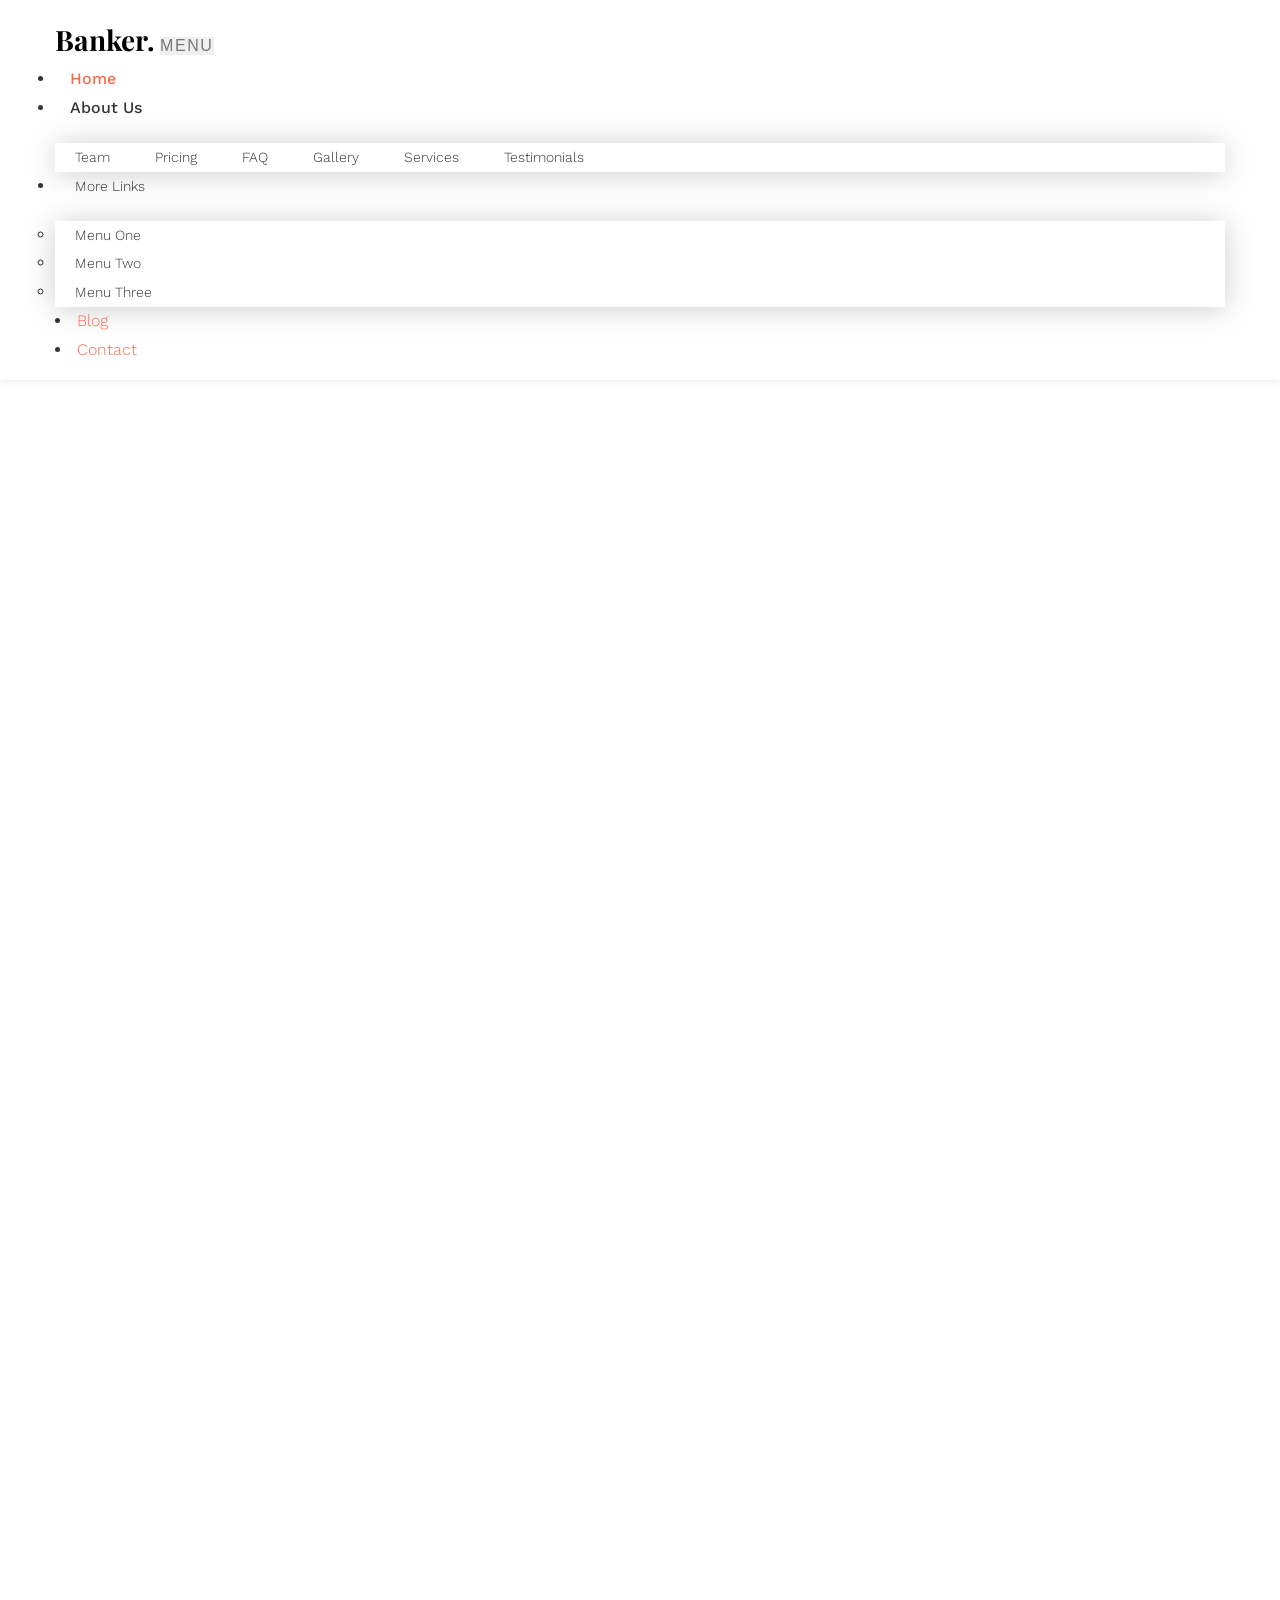
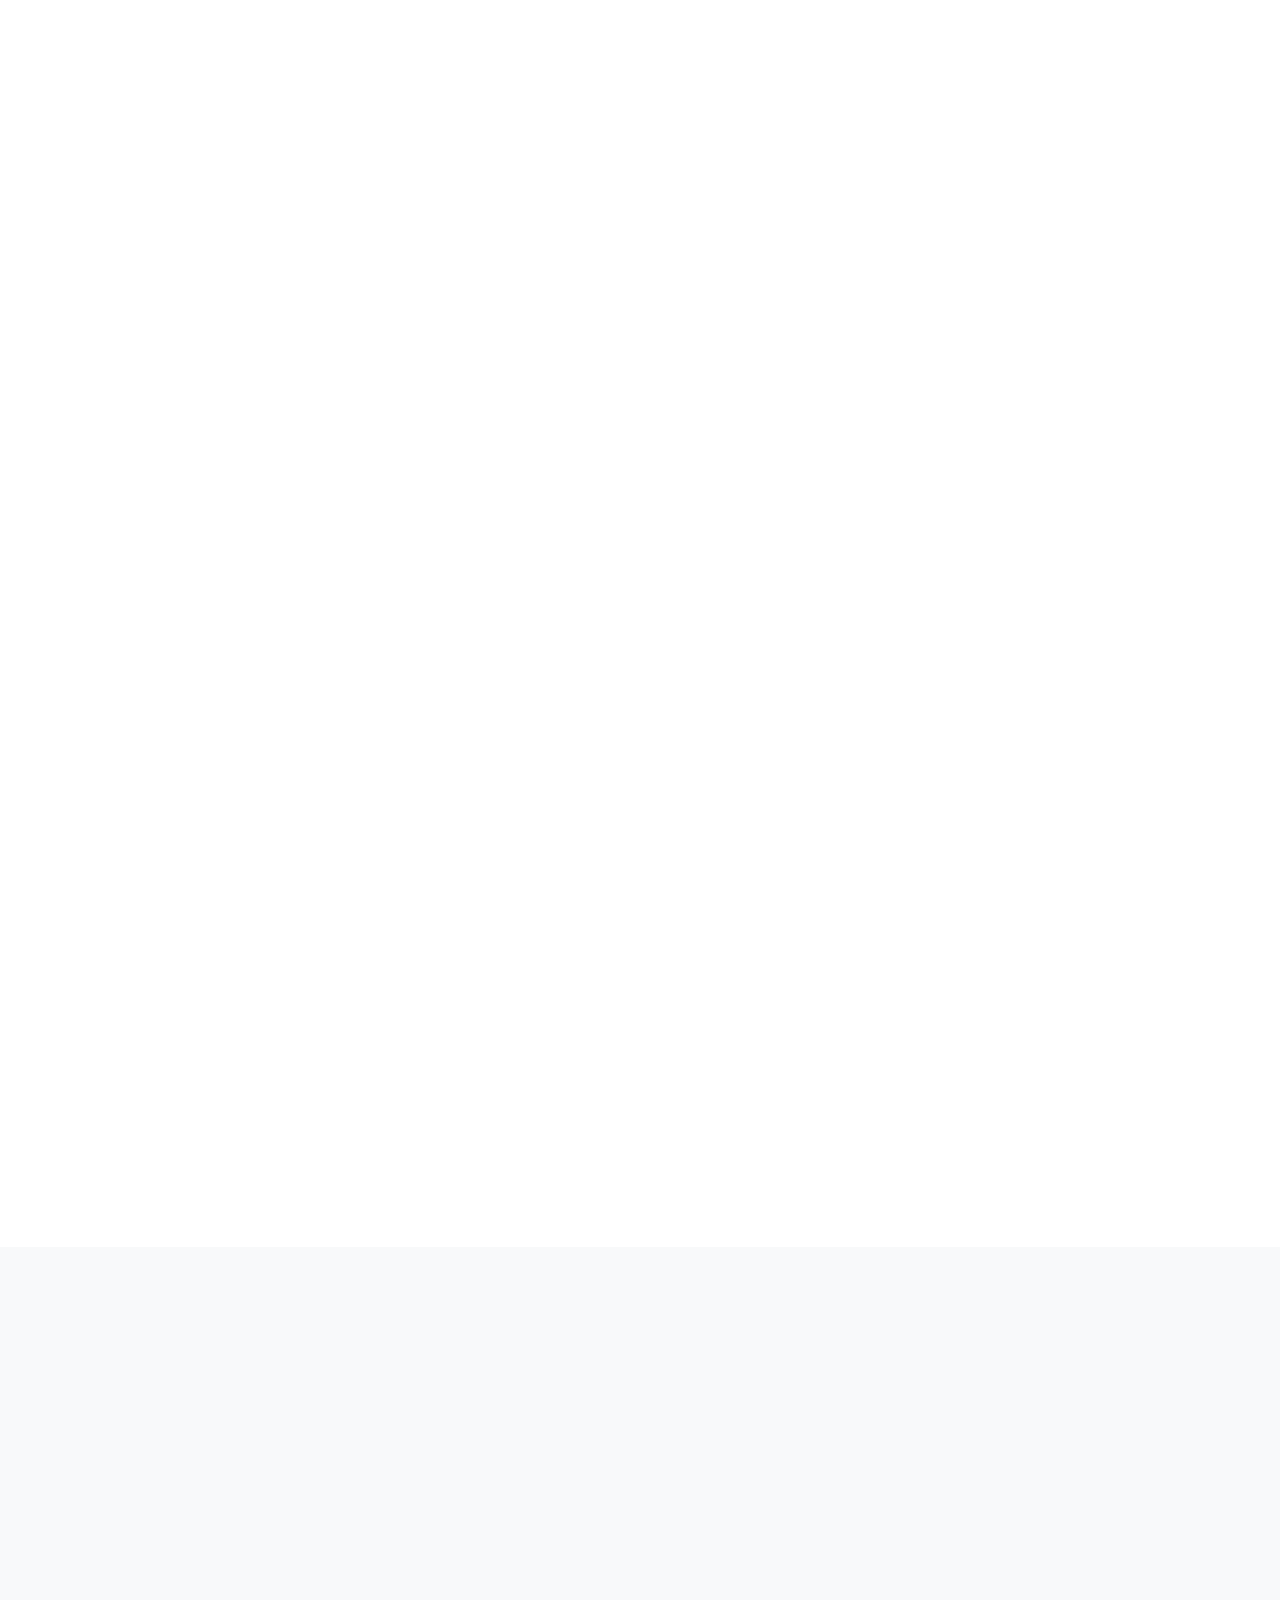
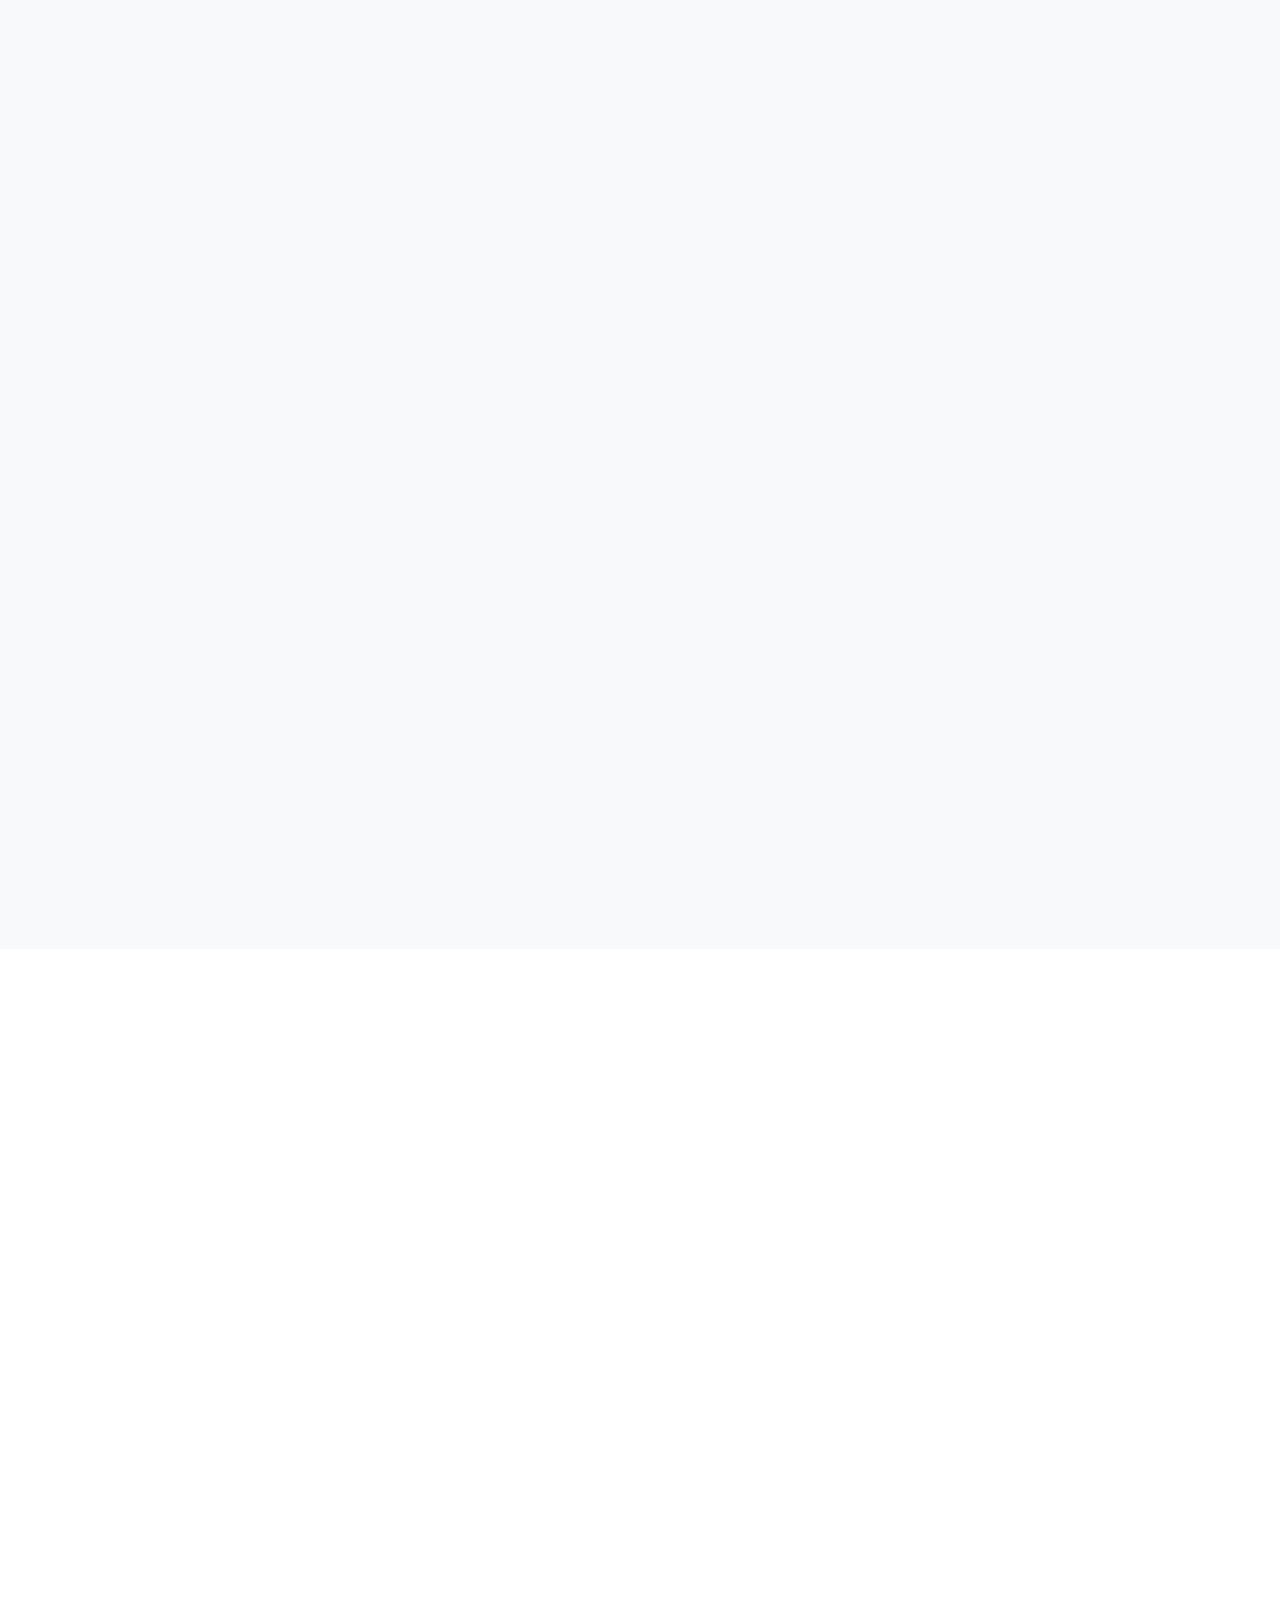
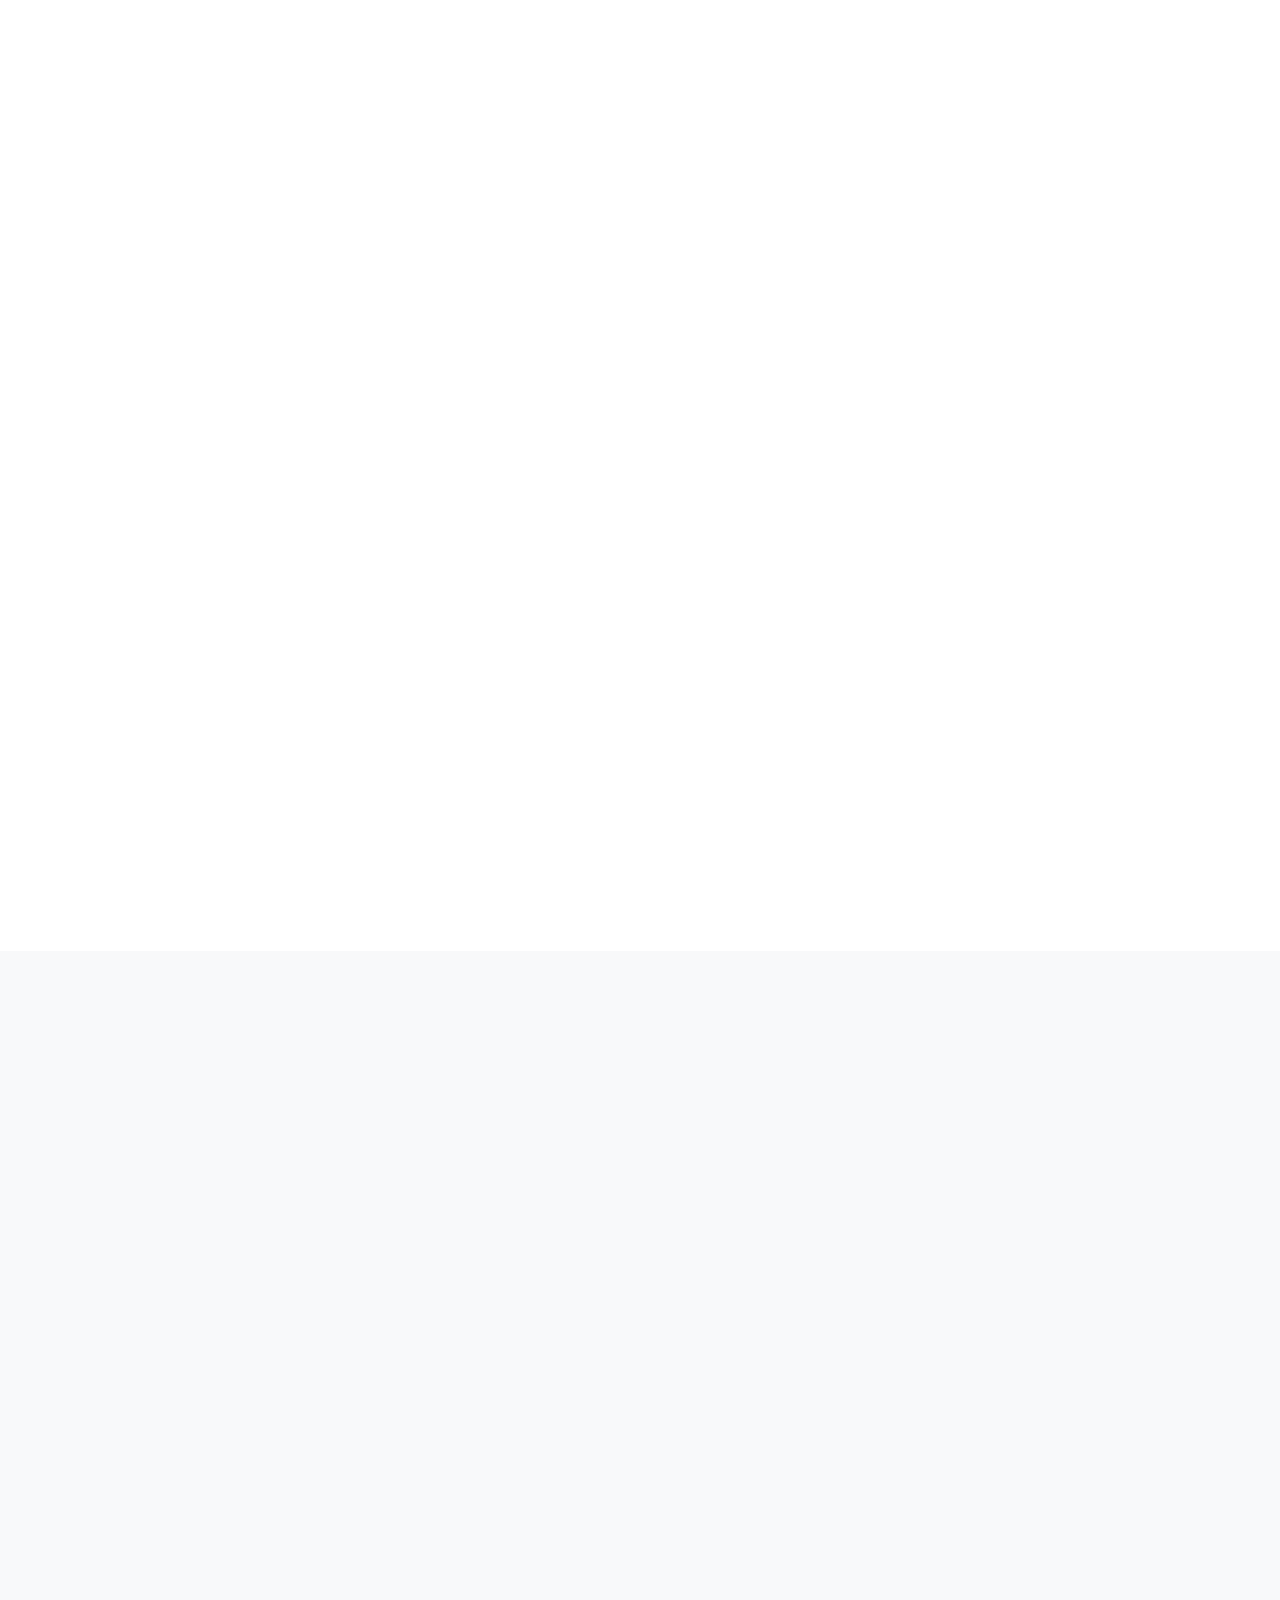
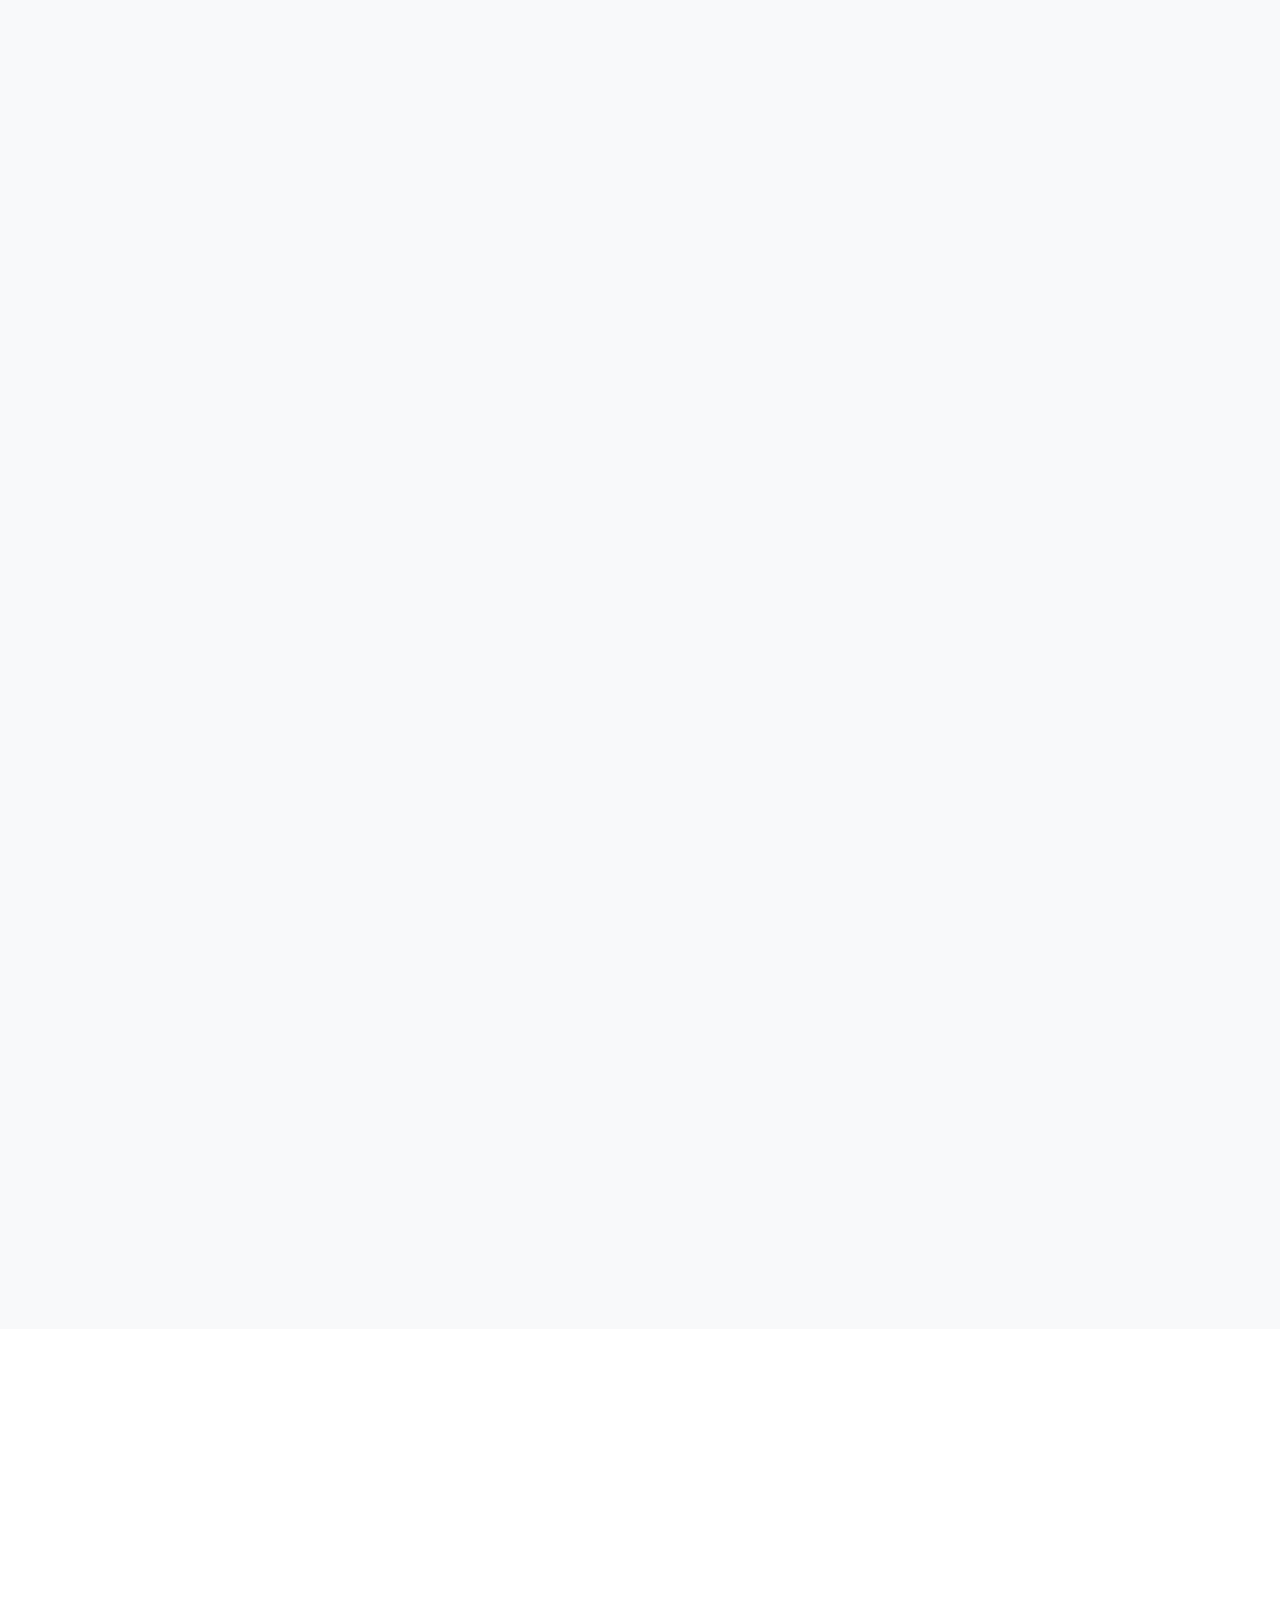
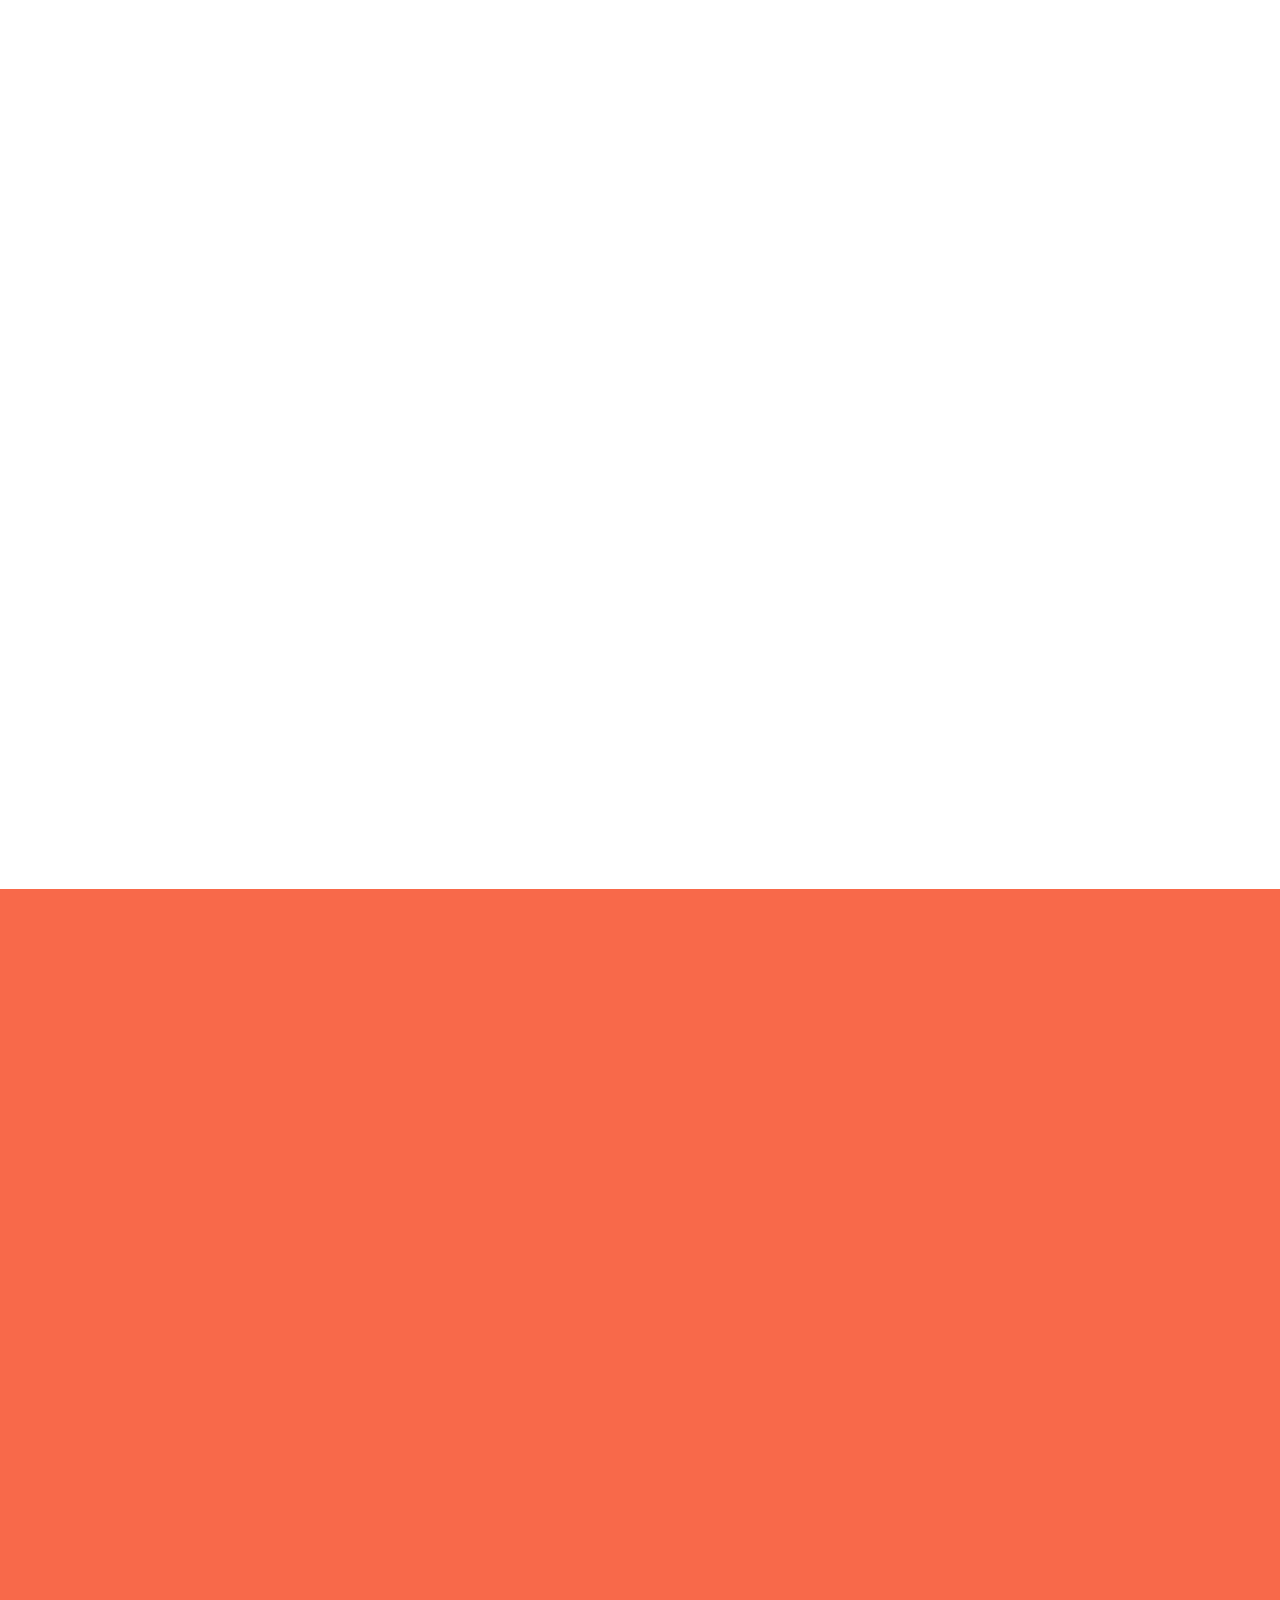
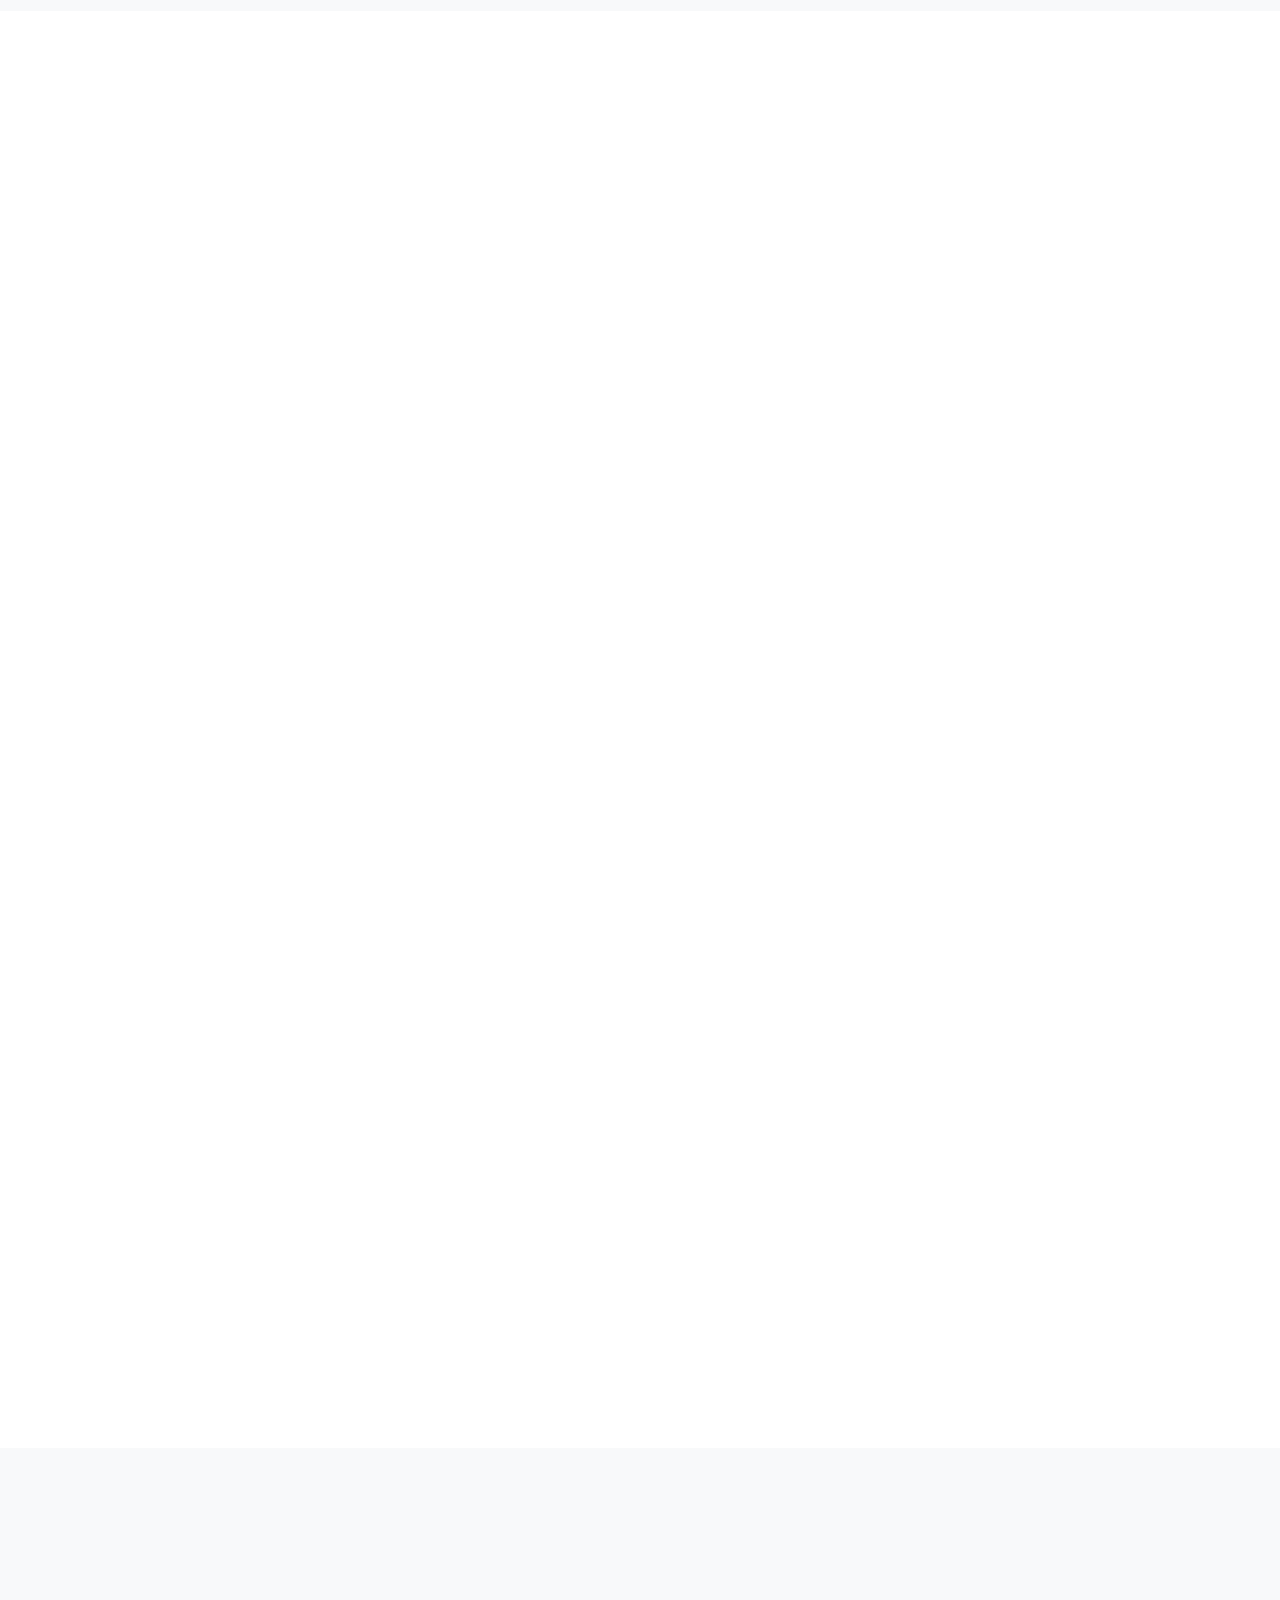
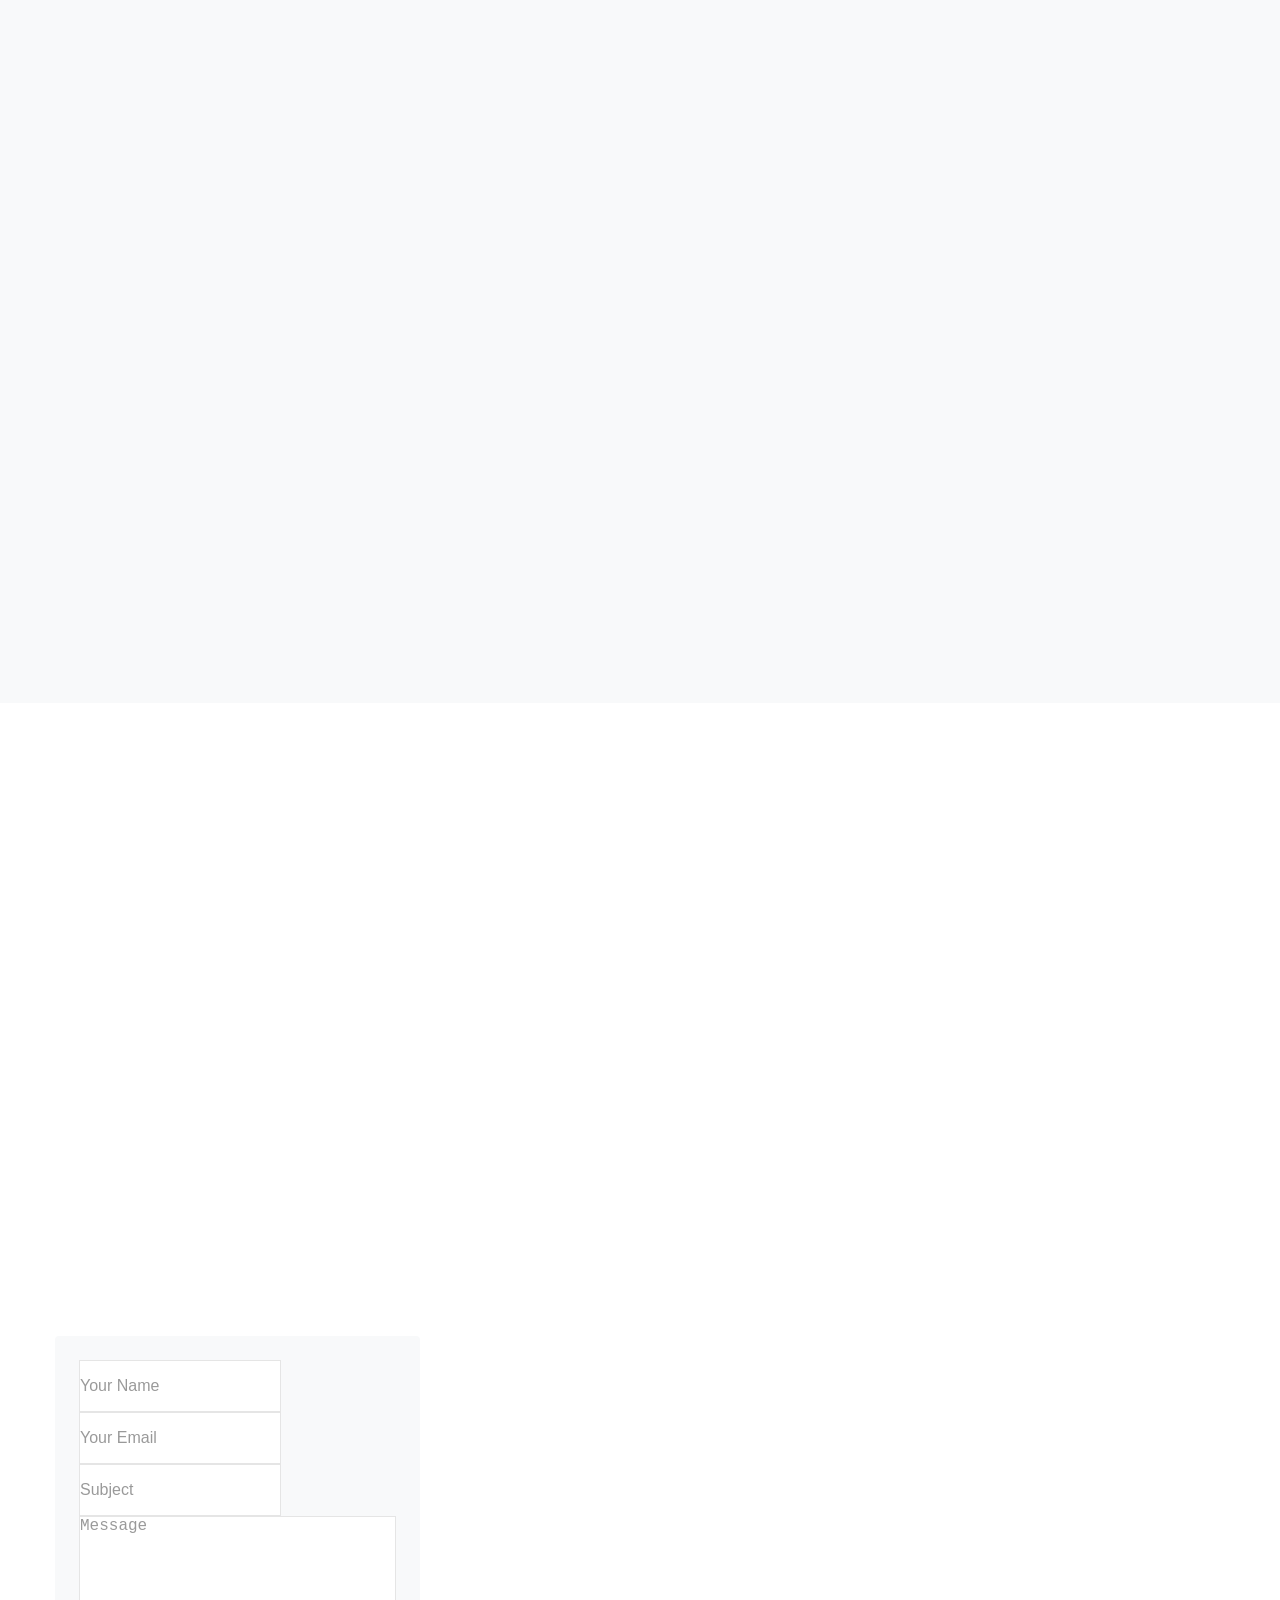
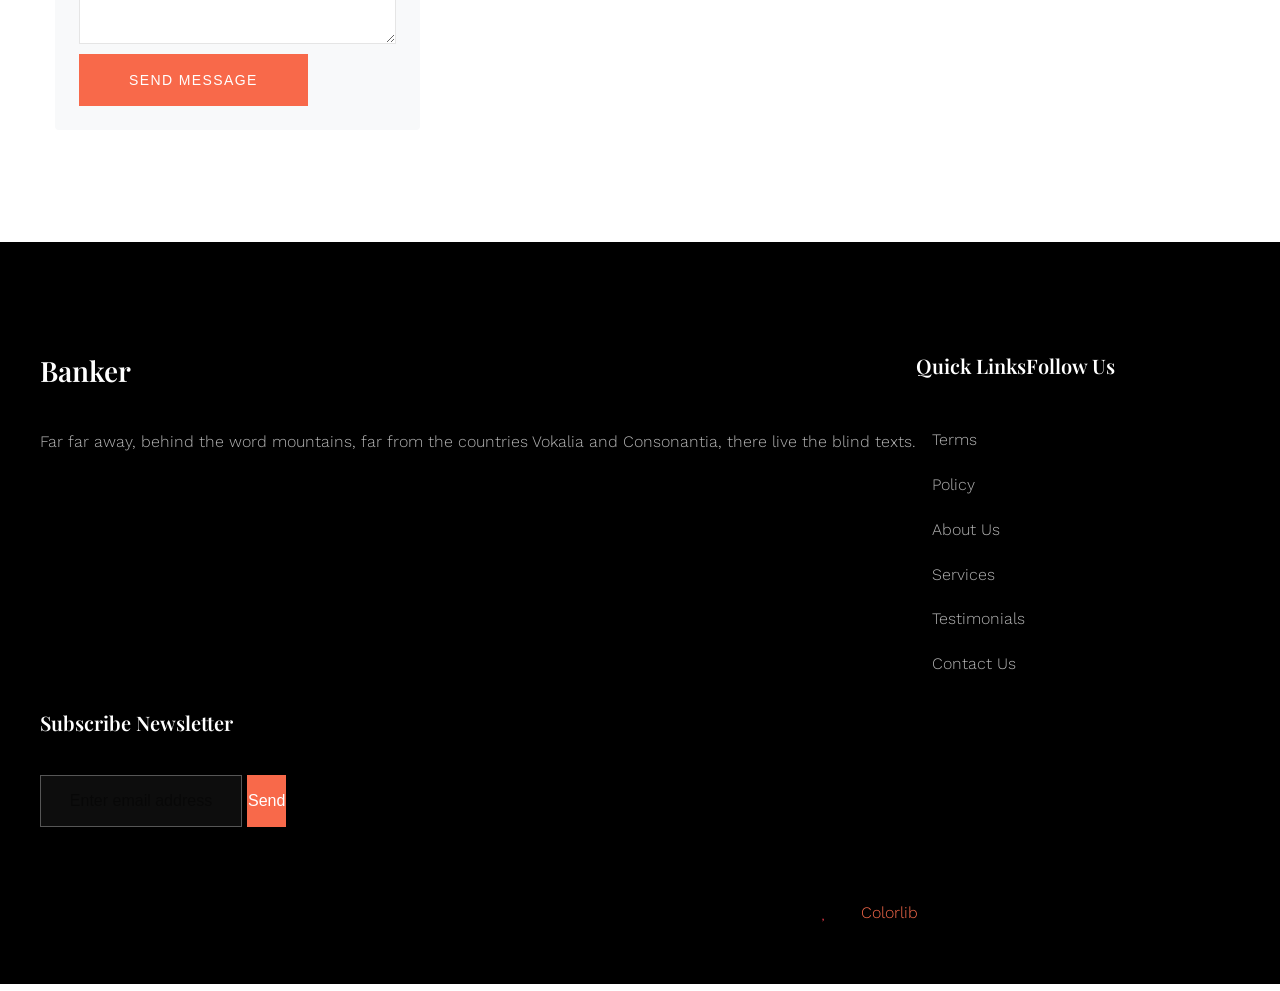
==== commit 060fd2f5: "Refactor Banker template to Colorlib's Bootstrap 4 design Co-authored-by: jayborad64 <jayborad64@gma" ====
--- a/index.html
+++ b/index.html
@@ -3,116 +3,360 @@
 <head>
     <meta charset="UTF-8">
     <meta name="viewport" content="width=device-width, initial-scale=1.0">
-    <title>Banker - Banking HTML5 Template</title>
-    <link rel="stylesheet" href="style.css">
-    <link href="https://fonts.googleapis.com/css2?family=Inter:wght@300;400;500;600;700;800&display=swap" rel="stylesheet">
-    <link rel="stylesheet" href="https://cdnjs.cloudflare.com/ajax/libs/font-awesome/6.0.0/css/all.min.css">
+    <title>Banker - Free Bootstrap 4 Template by Colorlib</title>
+    <link rel="stylesheet" href="styles.css">
+    <link href="https://cdnjs.cloudflare.com/ajax/libs/font-awesome/5.15.4/css/all.min.css" rel="stylesheet">
+    <link href="https://fonts.googleapis.com/css2?family=Playfair+Display:wght@400;700;900&family=Work+Sans:wght@300;400;500;600;700&display=swap" rel="stylesheet">
 </head>
 <body>
-    <!-- Header -->
-    <header class="header">
-        <div class="container">
-            <nav class="navbar">
-                <div class="logo">
-                    <a href="index.html">
-                        <img src="https://preview.colorlib.com/theme/banker/images/logo.png" alt="Banker">
-                    </a>
-                </div>
-                <ul class="nav-menu">
-                    <li><a href="#home" class="nav-link active">Home</a></li>
-                    <li><a href="#about" class="nav-link">About</a></li>
-                    <li><a href="#services" class="nav-link">Services</a></li>
-                    <li><a href="#blog" class="nav-link">Blog</a></li>
-                    <li><a href="#contact" class="nav-link">Contact</a></li>
+    <!-- Navigation -->
+    <nav class="navbar navbar-expand-lg ftco_navbar ftco-navbar-light" id="ftco-navbar">
+        <div class="container">
+            <a class="navbar-brand" href="index.html">Banker.</a>
+            <button class="navbar-toggler" type="button" data-toggle="collapse" data-target="#ftco-nav">
+                <span class="oi oi-menu"></span> Menu
+            </button>
+            
+            <div class="collapse navbar-collapse" id="ftco-nav">
+                <ul class="navbar-nav ml-auto">
+                    <li class="nav-item active"><a href="#" class="nav-link">Home</a></li>
+                    <li class="nav-item dropdown">
+                        <a class="nav-link dropdown-toggle" href="#" id="dropdown04" role="button" data-toggle="dropdown">About Us</a>
+                        <div class="dropdown-menu">
+                            <a class="dropdown-item" href="team.html">Team</a>
+                            <a class="dropdown-item" href="pricing.html">Pricing</a>
+                            <a class="dropdown-item" href="faq.html">FAQ</a>
+                            <a class="dropdown-item" href="gallery.html">Gallery</a>
+                            <a class="dropdown-item" href="services.html">Services</a>
+                            <a class="dropdown-item" href="testimonials.html">Testimonials</a>
+                            <li class="nav-item dropdown dropdown-hover">
+                                <a class="dropdown-item dropdown-toggle" href="#" id="dropdown04-1">More Links</a>
+                                <ul class="dropdown-menu">
+                                    <li><a class="dropdown-item" href="#">Menu One</a></li>
+                                    <li><a class="dropdown-item" href="#">Menu Two</a></li>
+                                    <li><a class="dropdown-item" href="#">Menu Three</a></li>
+                                </ul>
+                            </li>
+                        </div>
+                    </li>
+                    <li class="nav-item"><a href="blog.html" class="nav-link">Blog</a></li>
+                    <li class="nav-item"><a href="contact.html" class="nav-link">Contact</a></li>
                 </ul>
-                <div class="nav-buttons">
-                    <a href="#" class="btn btn-outline">Sign In</a>
-                    <a href="#" class="btn btn-primary">Sign Up</a>
-                </div>
-                <div class="hamburger">
-                    <span class="bar"></span>
-                    <span class="bar"></span>
-                    <span class="bar"></span>
-                </div>
-            </nav>
-        </div>
-    </header>
+            </div>
+        </div>
+    </nav>
 
     <!-- Hero Section -->
-    <section id="home" class="hero">
-        <div class="container">
-            <div class="hero-content">
-                <div class="hero-text">
-                    <h1>Banking Solutions That Work For You</h1>
-                    <p>Far far away, behind the word mountains, far from the countries Vokalia and Consonantia, there live the blind texts.</p>
-                    <div class="hero-buttons">
-                        <a href="#" class="btn btn-primary">Get Started</a>
-                        <a href="#" class="btn btn-play">
-                            <i class="fas fa-play"></i>
-                            <span>Watch Video</span>
-                        </a>
-                    </div>
-                </div>
-                <div class="hero-image">
-                    <img src="https://preview.colorlib.com/theme/banker/images/hero-bg.jpg" alt="Banking">
+    <section class="hero-wrap">
+        <div class="container">
+            <div class="row">
+                <div class="col-md-4 d-flex align-items-center">
+                    <div class="intro ftco-animate">
+                        <div class="icon">
+                            <span class="flaticon-money"></span>
+                        </div>
+                        <h3>Banking Solutions</h3>
+                        <p>Lorem ipsum dolor sit amet, consectetur adipisicing elit. Provident cupiditate suscipit, magnam libero velit esse sapiente officia inventore!</p>
+                    </div>
+                </div>
+                <div class="col-md-4 d-flex align-items-center">
+                    <div class="intro ftco-animate">
+                        <div class="icon">
+                            <span class="flaticon-analytics"></span>
+                        </div>
+                        <h3>Financing Solutions</h3>
+                        <p>Lorem ipsum dolor sit amet, consectetur adipisicing elit. Provident cupiditate suscipit, magnam libero velit esse sapiente officia inventore!</p>
+                    </div>
+                </div>
+                <div class="col-md-4 d-flex align-items-center">
+                    <div class="intro ftco-animate">
+                        <div class="icon">
+                            <span class="flaticon-coins"></span>
+                        </div>
+                        <h3>Savings Accounts</h3>
+                        <p>Lorem ipsum dolor sit amet, consectetur adipisicing elit. Provident cupiditate suscipit, magnam libero velit esse sapiente officia inventore!</p>
+                    </div>
                 </div>
             </div>
         </div>
     </section>
 
     <!-- Features Section -->
-    <section class="features">
-        <div class="container">
-            <div class="features-grid">
-                <div class="feature-card">
-                    <div class="feature-icon">
-                        <i class="fas fa-shield-alt"></i>
-                    </div>
-                    <h3>Secure Banking</h3>
-                    <p>Far far away, behind the word mountains, far from the countries Vokalia and Consonantia.</p>
-                </div>
-                <div class="feature-card">
-                    <div class="feature-icon">
-                        <i class="fas fa-mobile-alt"></i>
-                    </div>
-                    <h3>Mobile Banking</h3>
-                    <p>Far far away, behind the word mountains, far from the countries Vokalia and Consonantia.</p>
-                </div>
-                <div class="feature-card">
-                    <div class="feature-icon">
-                        <i class="fas fa-chart-line"></i>
-                    </div>
-                    <h3>Investment</h3>
-                    <p>Far far away, behind the word mountains, far from the countries Vokalia and Consonantia.</p>
+    <section class="ftco-section">
+        <div class="container">
+            <div class="row">
+                <div class="col-md-6 col-lg-3 d-flex align-self-stretch ftco-animate">
+                    <div class="media block-6 services d-block text-center">
+                        <div class="icon justify-content-center align-items-center d-flex">
+                            <span class="flaticon-money"></span>
+                        </div>
+                        <div class="media-body">
+                            <h3 class="heading mb-3">Money Savings</h3>
+                            <p>A small river named Duden flows by their place and supplies it with the necessary regelialia.</p>
+                        </div>
+                    </div>      
+                </div>
+                <div class="col-md-6 col-lg-3 d-flex align-self-stretch ftco-animate">
+                    <div class="media block-6 services d-block text-center">
+                        <div class="icon justify-content-center align-items-center d-flex">
+                            <span class="flaticon-shopping-cart"></span>
+                        </div>
+                        <div class="media-body">
+                            <h3 class="heading mb-3">Online Shoppings</h3>
+                            <p>A small river named Duden flows by their place and supplies it with the necessary regelialia.</p>
+                        </div>
+                    </div>      
+                </div>
+                <div class="col-md-6 col-lg-3 d-flex align-self-stretch ftco-animate">
+                    <div class="media block-6 services d-block text-center">
+                        <div class="icon justify-content-center align-items-center d-flex">
+                            <span class="flaticon-credit-card"></span>
+                        </div>
+                        <div class="media-body">
+                            <h3 class="heading mb-3">Credit / Debit Cards</h3>
+                            <p>A small river named Duden flows by their place and supplies it with the necessary regelialia.</p>
+                        </div>
+                    </div>      
+                </div>
+                <div class="col-md-6 col-lg-3 d-flex align-self-stretch ftco-animate">
+                    <div class="media block-6 services d-block text-center">
+                        <div class="icon justify-content-center align-items-center d-flex">
+                            <span class="flaticon-calculator"></span>
+                        </div>
+                        <div class="media-body">
+                            <h3 class="heading mb-3">Amortization Computation</h3>
+                            <p>A small river named Duden flows by their place and supplies it with the necessary regelialia.</p>
+                        </div>
+                    </div>      
                 </div>
             </div>
         </div>
     </section>
 
     <!-- About Section -->
-    <section id="about" class="about">
-        <div class="container">
-            <div class="about-content">
-                <div class="about-image">
-                    <img src="https://preview.colorlib.com/theme/banker/images/about.jpg" alt="About Us">
-                </div>
-                <div class="about-text">
-                    <span class="section-subtitle">About Us</span>
-                    <h2>We Are The Best Bank For International Trade</h2>
+    <section class="ftco-section ftco-no-pt ftco-no-pb">
+        <div class="container">
+            <div class="row d-flex">
+                <div class="col-md-6 d-flex">
+                    <div class="img img-2 w-100 mr-md-2" style="background-image: url('https://images.unsplash.com/photo-1556742049-0cfed4f6a45d?ixlib=rb-4.0.3&auto=format&fit=crop&w=800&q=80');"></div>
+                    <div class="img img-2 w-100 ml-md-2" style="background-image: url('https://images.unsplash.com/photo-1507003211169-0a1dd7228f2d?ixlib=rb-4.0.3&auto=format&fit=crop&w=800&q=80');"></div>
+                </div>
+                <div class="col-md-6 pl-md-5">
+                    <div class="row justify-content-start pb-3">
+                        <div class="col-md-12 heading-section ftco-animate">
+                            <span class="subheading">Welcome to Banker</span>
+                            <h2 class="mb-4">About Us</h2>
+                            <p>Lorem ipsum dolor sit amet consectetur adipisicing elit. Minus minima neque tempora reiciendis.</p>
+                            <div class="d-flex align-items-center">
+                                <ul class="about-info mt-4 px-md-0 px-2">
+                                    <li class="d-flex"><span>Officia quaerat eaque neque</span></li>
+                                    <li class="d-flex"><span>Lorem ipsum dolor sit amet</span></li>
+                                    <li class="d-flex"><span>Consectetur adipisicing elit</span></li>
+                                </ul>
+                            </div>
+                        </div>
+                    </div>
+                </div>
+            </div>
+        </div>
+    </section>
+
+    <section class="ftco-section">
+        <div class="container">
+            <div class="row justify-content-center pb-5">
+                <div class="col-md-7 heading-section text-center ftco-animate">
+                    <span class="subheading">We Solve Your Financial Problem</span>
+                    <h2>We Solve Your Financial Problem</h2>
                     <p>Far far away, behind the word mountains, far from the countries Vokalia and Consonantia, there live the blind texts. Separated they live in Bookmarksgrove right at the coast of the Semantics, a large language ocean.</p>
                     <p>A small river named Duden flows by their place and supplies it with the necessary regelialia. It is a paradisematic country, in which roasted parts of sentences fly into your mouth.</p>
-                    <div class="about-stats">
-                        <div class="stat">
-                            <h3>50K+</h3>
-                            <p>Happy Customers</p>
-                        </div>
-                        <div class="stat">
-                            <h3>25+</h3>
-                            <p>Years Experience</p>
-                        </div>
-                        <div class="stat">
-                            <h3>100%</h3>
-                            <p>Secure Banking</p>
+                </div>
+            </div>
+        </div>
+    </section>
+
+    <!-- Team Section -->
+    <section class="ftco-section bg-light">
+        <div class="container">
+            <div class="row justify-content-center pb-5">
+                <div class="col-md-8 heading-section text-center ftco-animate">
+                    <span class="subheading">Our Team</span>
+                    <h2 class="mb-4">Meet Team</h2>
+                    <p>A small river named Duden flows by their place and supplies it with the necessary regelialia.</p>
+                </div>
+            </div>
+            <div class="row">
+                <div class="col-md-6 col-lg-3 ftco-animate">
+                    <div class="staff">
+                        <div class="img-wrap d-flex align-items-stretch">
+                            <div class="img align-self-stretch" style="background-image: url('https://images.unsplash.com/photo-1494790108755-2616b612b977?ixlib=rb-4.0.3&auto=format&fit=crop&w=300&q=80');"></div>
+                        </div>
+                        <div class="text pt-3 text-center">
+                            <h3>Kaiara Spencer</h3>
+                            <span class="position mb-2">Finance Manager</span>
+                        </div>
+                    </div>
+                </div>
+                <div class="col-md-6 col-lg-3 ftco-animate">
+                    <div class="staff">
+                        <div class="img-wrap d-flex align-items-stretch">
+                            <div class="img align-self-stretch" style="background-image: url('https://images.unsplash.com/photo-1472099645785-5658abf4ff4e?ixlib=rb-4.0.3&auto=format&fit=crop&w=300&q=80');"></div>
+                        </div>
+                        <div class="text pt-3 text-center">
+                            <h3>Dave Simpson</h3>
+                            <span class="position mb-2">Marketing Manager</span>
+                        </div>
+                    </div>
+                </div>
+                <div class="col-md-6 col-lg-3 ftco-animate">
+                    <div class="staff">
+                        <div class="img-wrap d-flex align-items-stretch">
+                            <div class="img align-self-stretch" style="background-image: url('https://images.unsplash.com/photo-1507003211169-0a1dd7228f2d?ixlib=rb-4.0.3&auto=format&fit=crop&w=300&q=80');"></div>
+                        </div>
+                        <div class="text pt-3 text-center">
+                            <h3>Ben Thompson</h3>
+                            <span class="position mb-2">Accountant</span>
+                        </div>
+                    </div>
+                </div>
+                <div class="col-md-6 col-lg-3 ftco-animate">
+                    <div class="staff">
+                        <div class="img-wrap d-flex align-items-stretch">
+                            <div class="img align-self-stretch" style="background-image: url('https://images.unsplash.com/photo-1438761681033-6461ffad8d80?ixlib=rb-4.0.3&auto=format&fit=crop&w=300&q=80');"></div>
+                        </div>
+                        <div class="text pt-3 text-center">
+                            <h3>Kyla Stewart</h3>
+                            <span class="position mb-2">Accountant</span>
+                        </div>
+                    </div>
+                </div>
+            </div>
+            <div class="row">
+                <div class="col-md-6 col-lg-3 ftco-animate">
+                    <div class="staff">
+                        <div class="img-wrap d-flex align-items-stretch">
+                            <div class="img align-self-stretch" style="background-image: url('https://images.unsplash.com/photo-1494790108755-2616b612b977?ixlib=rb-4.0.3&auto=format&fit=crop&w=300&q=80');"></div>
+                        </div>
+                        <div class="text pt-3 text-center">
+                            <h3>Kaiara Spencer</h3>
+                            <span class="position mb-2">Accountant</span>
+                        </div>
+                    </div>
+                </div>
+                <div class="col-md-6 col-lg-3 ftco-animate">
+                    <div class="staff">
+                        <div class="img-wrap d-flex align-items-stretch">
+                            <div class="img align-self-stretch" style="background-image: url('https://images.unsplash.com/photo-1472099645785-5658abf4ff4e?ixlib=rb-4.0.3&auto=format&fit=crop&w=300&q=80');"></div>
+                        </div>
+                        <div class="text pt-3 text-center">
+                            <h3>Dave Simpson</h3>
+                            <span class="position mb-2">Bank Teller</span>
+                        </div>
+                    </div>
+                </div>
+                <div class="col-md-6 col-lg-3 ftco-animate">
+                    <div class="staff">
+                        <div class="img-wrap d-flex align-items-stretch">
+                            <div class="img align-self-stretch" style="background-image: url('https://images.unsplash.com/photo-1507003211169-0a1dd7228f2d?ixlib=rb-4.0.3&auto=format&fit=crop&w=300&q=80');"></div>
+                        </div>
+                        <div class="text pt-3 text-center">
+                            <h3>Ben Thompson</h3>
+                            <span class="position mb-2">Bank Teller</span>
+                        </div>
+                    </div>
+                </div>
+                <div class="col-md-6 col-lg-3 ftco-animate">
+                    <div class="staff">
+                        <div class="img-wrap d-flex align-items-stretch">
+                            <div class="img align-self-stretch" style="background-image: url('https://images.unsplash.com/photo-1438761681033-6461ffad8d80?ixlib=rb-4.0.3&auto=format&fit=crop&w=300&q=80');"></div>
+                        </div>
+                        <div class="text pt-3 text-center">
+                            <h3>Chris Stewart</h3>
+                            <span class="position mb-2">Bank Teller</span>
+                        </div>
+                    </div>
+                </div>
+            </div>
+        </div>
+    </section>
+
+    <!-- Gallery Section -->
+    <section class="ftco-section">
+        <div class="container">
+            <div class="row justify-content-center pb-5">
+                <div class="col-md-8 heading-section text-center ftco-animate">
+                    <span class="subheading">Gallery</span>
+                    <h2 class="mb-4">Gallery</h2>
+                </div>
+            </div>
+            <div class="row">
+                <div class="col-md-12">
+                    <div class="carousel-testimony owl-carousel ftco-owl">
+                        <div class="item">
+                            <div class="gallery-img" style="background-image: url('https://images.unsplash.com/photo-1560472354-b33ff0c44a43?ixlib=rb-4.0.3&auto=format&fit=crop&w=500&q=80');"></div>
+                        </div>
+                        <div class="item">
+                            <div class="gallery-img" style="background-image: url('https://images.unsplash.com/photo-1559136555-9303baea8ebd?ixlib=rb-4.0.3&auto=format&fit=crop&w=500&q=80');"></div>
+                        </div>
+                        <div class="item">
+                            <div class="gallery-img" style="background-image: url('https://images.unsplash.com/photo-1551836022-deb4988cc6c0?ixlib=rb-4.0.3&auto=format&fit=crop&w=500&q=80');"></div>
+                        </div>
+                    </div>
+                </div>
+            </div>
+        </div>
+    </section>
+
+    <!-- How It Works Section -->
+    <section class="ftco-section bg-light">
+        <div class="container">
+            <div class="row justify-content-center pb-5">
+                <div class="col-md-8 heading-section text-center ftco-animate">
+                    <span class="subheading">How it works</span>
+                    <h2 class="mb-4">How It Works</h2>
+                    <p>A small river named Duden flows by their place and supplies it with the necessary regelialia.</p>
+                </div>
+            </div>
+            <div class="row tabulation mt-4 ftco-animate">
+                <div class="col-md-4">
+                    <div class="nav nav-pills nav-fill d-md-flex d-block flex-column">
+                        <a class="nav-link active py-2" id="v-pills-1-tab" data-toggle="pill" href="#v-pills-1">
+                            <span class="ion-ios-arrow-forward mr-2"></span>
+                            <span class="media-body">
+                                <h3 class="mt-0 h5">01. Online Applications</h3>
+                                <p>A small river named Duden flows by their place and supplies it with the necessary regelialia. It is a paradisematic country, in which roasted parts of sentences fly into your mouth.</p>
+                                <a href="#" class="btn btn-primary">Learn More</a>
+                            </span>
+                        </a>
+
+                        <a class="nav-link py-2" id="v-pills-2-tab" data-toggle="pill" href="#v-pills-2">
+                            <span class="ion-ios-arrow-forward mr-2"></span>
+                            <span class="media-body">
+                                <h3 class="mt-0 h5">02. Get an approval</h3>
+                                <p>A small river named Duden flows by their place and supplies it with the necessary regelialia. It is a paradisematic country, in which roasted parts of sentences fly into your mouth.</p>
+                                <a href="#" class="btn btn-primary">Learn More</a>
+                            </span>
+                        </a>
+
+                        <a class="nav-link py-2" id="v-pills-3-tab" data-toggle="pill" href="#v-pills-3">
+                            <span class="ion-ios-arrow-forward mr-2"></span>
+                            <span class="media-body">
+                                <h3 class="mt-0 h5">03. Card delivery</h3>
+                                <p>A small river named Duden flows by their place and supplies it with the necessary regelialia. It is a paradisematic country, in which roasted parts of sentences fly into your mouth.</p>
+                                <a href="#" class="btn btn-primary">Learn More</a>
+                            </span>
+                        </a>
+                    </div>
+                </div>
+                <div class="col-md-8">
+                    <div class="tab-content">
+                        <div class="tab-pane fade show active" id="v-pills-1">
+                            <div class="img" style="background-image: url('https://images.unsplash.com/photo-1560472354-b33ff0c44a43?ixlib=rb-4.0.3&auto=format&fit=crop&w=800&q=80');"></div>
+                        </div>
+                        <div class="tab-pane fade" id="v-pills-2">
+                            <div class="img" style="background-image: url('https://images.unsplash.com/photo-1559136555-9303baea8ebd?ixlib=rb-4.0.3&auto=format&fit=crop&w=800&q=80');"></div>
+                        </div>
+                        <div class="tab-pane fade" id="v-pills-3">
+                            <div class="img" style="background-image: url('https://images.unsplash.com/photo-1551836022-deb4988cc6c0?ixlib=rb-4.0.3&auto=format&fit=crop&w=800&q=80');"></div>
                         </div>
                     </div>
                 </div>
@@ -121,177 +365,513 @@
     </section>
 
     <!-- Services Section -->
-    <section id="services" class="services">
-        <div class="container">
-            <div class="section-header">
-                <span class="section-subtitle">Our Services</span>
-                <h2>We Provide Best Banking Services</h2>
-                <p>Far far away, behind the word mountains, far from the countries Vokalia and Consonantia, there live the blind texts.</p>
-            </div>
-            <div class="services-grid">
-                <div class="service-card">
-                    <div class="service-icon">
-                        <i class="fas fa-credit-card"></i>
-                    </div>
-                    <h3>Credit Cards</h3>
-                    <p>Far far away, behind the word mountains, far from the countries Vokalia and Consonantia.</p>
-                    <a href="#" class="service-link">Learn More <i class="fas fa-arrow-right"></i></a>
-                </div>
-                <div class="service-card">
-                    <div class="service-icon">
-                        <i class="fas fa-home"></i>
-                    </div>
-                    <h3>Home Loans</h3>
-                    <p>Far far away, behind the word mountains, far from the countries Vokalia and Consonantia.</p>
-                    <a href="#" class="service-link">Learn More <i class="fas fa-arrow-right"></i></a>
-                </div>
-                <div class="service-card">
-                    <div class="service-icon">
-                        <i class="fas fa-chart-line"></i>
-                    </div>
-                    <h3>Investment</h3>
-                    <p>Far far away, behind the word mountains, far from the countries Vokalia and Consonantia.</p>
-                    <a href="#" class="service-link">Learn More <i class="fas fa-arrow-right"></i></a>
-                </div>
-                <div class="service-card">
-                    <div class="service-icon">
-                        <i class="fas fa-shield-alt"></i>
-                    </div>
-                    <h3>Insurance</h3>
-                    <p>Far far away, behind the word mountains, far from the countries Vokalia and Consonantia.</p>
-                    <a href="#" class="service-link">Learn More <i class="fas fa-arrow-right"></i></a>
-                </div>
-                <div class="service-card">
-                    <div class="service-icon">
-                        <i class="fas fa-mobile-alt"></i>
-                    </div>
-                    <h3>Mobile Banking</h3>
-                    <p>Far far away, behind the word mountains, far from the countries Vokalia and Consonantia.</p>
-                    <a href="#" class="service-link">Learn More <i class="fas fa-arrow-right"></i></a>
-                </div>
-                <div class="service-card">
-                    <div class="service-icon">
-                        <i class="fas fa-university"></i>
-                    </div>
-                    <h3>Business Banking</h3>
-                    <p>Far far away, behind the word mountains, far from the countries Vokalia and Consonantia.</p>
-                    <a href="#" class="service-link">Learn More <i class="fas fa-arrow-right"></i></a>
-                </div>
-            </div>
-        </div>
-    </section>
-
-    <!-- CTA Section -->
-    <section class="cta">
-        <div class="container">
-            <div class="cta-content">
-                <h2>Ready to Get Started?</h2>
-                <p>Far far away, behind the word mountains, far from the countries Vokalia and Consonantia, there live the blind texts.</p>
-                <a href="#" class="btn btn-primary">Get Started</a>
+    <section class="ftco-section">
+        <div class="container">
+            <div class="row justify-content-center pb-5">
+                <div class="col-md-8 heading-section text-center ftco-animate">
+                    <span class="subheading">Services</span>
+                    <h2 class="mb-4">Our Services</h2>
+                </div>
+            </div>
+            <div class="row d-flex">
+                <div class="col-md-6 col-lg-4 d-flex align-self-stretch ftco-animate">
+                    <div class="media block-6 services d-block text-center">
+                        <div class="icon justify-content-center align-items-center d-flex">
+                            <span class="flaticon-loan"></span>
+                        </div>
+                        <div class="media-body">
+                            <h3 class="heading mb-3">Business Consulting</h3>
+                            <p>A small river named Duden flows by their place and supplies it with the necessary regelialia.</p>
+                            <a href="#" class="btn btn-primary">Learn More</a>
+                        </div>
+                    </div>      
+                </div>
+                <div class="col-md-6 col-lg-4 d-flex align-self-stretch ftco-animate">
+                    <div class="media block-6 services d-block text-center">
+                        <div class="icon justify-content-center align-items-center d-flex">
+                            <span class="flaticon-credit-card"></span>
+                        </div>
+                        <div class="media-body">
+                            <h3 class="heading mb-3">Credit Card</h3>
+                            <p>A small river named Duden flows by their place and supplies it with the necessary regelialia.</p>
+                            <a href="#" class="btn btn-primary">Learn More</a>
+                        </div>
+                    </div>      
+                </div>
+                <div class="col-md-6 col-lg-4 d-flex align-self-stretch ftco-animate">
+                    <div class="media block-6 services d-block text-center">
+                        <div class="icon justify-content-center align-items-center d-flex">
+                            <span class="flaticon-monitoring"></span>
+                        </div>
+                        <div class="media-body">
+                            <h3 class="heading mb-3">Income Monitoring</h3>
+                            <p>A small river named Duden flows by their place and supplies it with the necessary regelialia.</p>
+                            <a href="#" class="btn btn-primary">Learn More</a>
+                        </div>
+                    </div>      
+                </div>
+                <div class="col-md-6 col-lg-4 d-flex align-self-stretch ftco-animate">
+                    <div class="media block-6 services d-block text-center">
+                        <div class="icon justify-content-center align-items-center d-flex">
+                            <span class="flaticon-insurance"></span>
+                        </div>
+                        <div class="media-body">
+                            <h3 class="heading mb-3">Insurance Consulting</h3>
+                            <p>A small river named Duden flows by their place and supplies it with the necessary regelialia.</p>
+                            <a href="#" class="btn btn-primary">Learn More</a>
+                        </div>
+                    </div>      
+                </div>
+                <div class="col-md-6 col-lg-4 d-flex align-self-stretch ftco-animate">
+                    <div class="media block-6 services d-block text-center">
+                        <div class="icon justify-content-center align-items-center d-flex">
+                            <span class="flaticon-investment"></span>
+                        </div>
+                        <div class="media-body">
+                            <h3 class="heading mb-3">Financial Investment</h3>
+                            <p>A small river named Duden flows by their place and supplies it with the necessary regelialia.</p>
+                            <a href="#" class="btn btn-primary">Learn More</a>
+                        </div>
+                    </div>      
+                </div>
+                <div class="col-md-6 col-lg-4 d-flex align-self-stretch ftco-animate">
+                    <div class="media block-6 services d-block text-center">
+                        <div class="icon justify-content-center align-items-center d-flex">
+                            <span class="flaticon-consultant"></span>
+                        </div>
+                        <div class="media-body">
+                            <h3 class="heading mb-3">Financial Management</h3>
+                            <p>A small river named Duden flows by their place and supplies it with the necessary regelialia.</p>
+                            <a href="#" class="btn btn-primary">Learn More</a>
+                        </div>
+                    </div>      
+                </div>
+            </div>
+        </div>
+    </section>
+
+    <!-- Testimonials Section -->
+    <section class="ftco-section testimony-section bg-primary">
+        <div class="container">
+            <div class="row justify-content-center pb-5">
+                <div class="col-md-8 heading-section heading-section-white text-center ftco-animate">
+                    <span class="subheading">Testimonial</span>
+                    <h2 class="mb-4">Happy Customers</h2>
+                </div>
+            </div>
+            <div class="row ftco-animate">
+                <div class="col-md-12">
+                    <div class="carousel-testimony owl-carousel">
+                        <div class="item">
+                            <div class="testimony-wrap py-4">
+                                <div class="text">
+                                    <p class="mb-4">"Far far away, behind the word mountains, far from the countries Vokalia and Consonantia, there live the blind texts. Separated they live in Bookmarksgrove right at the coast of the Semantics, a large language ocean."</p>
+                                    <div class="d-flex align-items-center">
+                                        <div class="user-img" style="background-image: url('https://images.unsplash.com/photo-1507003211169-0a1dd7228f2d?ixlib=rb-4.0.3&auto=format&fit=crop&w=100&q=80')"></div>
+                                        <div class="ml-3">
+                                            <p class="name">John Smith</p>
+                                        </div>
+                                    </div>
+                                </div>
+                            </div>
+                        </div>
+                        <div class="item">
+                            <div class="testimony-wrap py-4">
+                                <div class="text">
+                                    <p class="mb-4">"A small river named Duden flows by their place and supplies it with the necessary regelialia. It is a paradisematic country, in which roasted parts of sentences fly into your mouth."</p>
+                                    <div class="d-flex align-items-center">
+                                        <div class="user-img" style="background-image: url('https://images.unsplash.com/photo-1494790108755-2616b612b977?ixlib=rb-4.0.3&auto=format&fit=crop&w=100&q=80')"></div>
+                                        <div class="ml-3">
+                                            <p class="name">Christine Aguilar</p>
+                                        </div>
+                                    </div>
+                                </div>
+                            </div>
+                        </div>
+                        <div class="item">
+                            <div class="testimony-wrap py-4">
+                                <div class="text">
+                                    <p class="mb-4">"Even the all-powerful Pointing has no control about the blind texts it is an almost unorthographic life One day however a small line of blind text by the name of Lorem Ipsum decided to leave for the far World of Grammar."</p>
+                                    <div class="d-flex align-items-center">
+                                        <div class="user-img" style="background-image: url('https://images.unsplash.com/photo-1472099645785-5658abf4ff4e?ixlib=rb-4.0.3&auto=format&fit=crop&w=100&q=80')"></div>
+                                        <div class="ml-3">
+                                            <p class="name">Robert Spears</p>
+                                        </div>
+                                    </div>
+                                </div>
+                            </div>
+                        </div>
+                        <div class="item">
+                            <div class="testimony-wrap py-4">
+                                <div class="text">
+                                    <p class="mb-4">"The Big Oxmox advised her not to do so, because there were thousands of bad Commas, wild Question Marks and devious Semikoli, but the Little Blind Text didn't listen. She packed her seven versalia, put her initial into the belt and made herself on the way."</p>
+                                    <div class="d-flex align-items-center">
+                                        <div class="user-img" style="background-image: url('https://images.unsplash.com/photo-1438761681033-6461ffad8d80?ixlib=rb-4.0.3&auto=format&fit=crop&w=100&q=80')"></div>
+                                        <div class="ml-3">
+                                            <p class="name">Bruce Rogers</p>
+                                        </div>
+                                    </div>
+                                </div>
+                            </div>
+                        </div>
+                    </div>
+                </div>
+            </div>
+        </div>
+    </section>
+
+    <!-- Pricing Section -->
+    <section class="ftco-section bg-light">
+        <div class="container">
+            <div class="row justify-content-center pb-5">
+                <div class="col-md-8 heading-section text-center ftco-animate">
+                    <span class="subheading">Pricing</span>
+                    <h2 class="mb-4">Pricing</h2>
+                </div>
+            </div>
+            <div class="row">
+                <div class="col-md-6 col-lg-4 ftco-animate">
+                    <div class="pricing-entry pb-5 text-center">
+                        <div>
+                            <h3 class="mb-4">Basic</h3>
+                            <p><span class="price">$47</span> <span class="per">/ year</span></p>
+                        </div>
+                        <ul>
+                            <li>Officia quaerat eaque neque</li>
+                            <li>Possimus aut consequuntur incidunt</li>
+                            <li>Lorem ipsum dolor sit amet</li>
+                            <li>Consectetur adipisicing elit</li>
+                            <li>Dolorum esse odio quas architecto sint</li>
+                        </ul>
+                        <p class="button text-center"><a href="#" class="btn btn-primary btn-outline-primary px-4 py-3">Buy Now</a></p>
+                    </div>
+                </div>
+                <div class="col-md-6 col-lg-4 ftco-animate">
+                    <div class="pricing-entry active pb-5 text-center">
+                        <div>
+                            <h3 class="mb-4">Premium</h3>
+                            <p><span class="price">$200</span> <span class="per">/ year</span></p>
+                        </div>
+                        <ul>
+                            <li>Officia quaerat eaque neque</li>
+                            <li>Possimus aut consequuntur incidunt</li>
+                            <li>Lorem ipsum dolor sit amet</li>
+                            <li>Consectetur adipisicing elit</li>
+                            <li>Dolorum esse odio quas architecto sint</li>
+                        </ul>
+                        <p class="button text-center"><a href="#" class="btn btn-primary px-4 py-3">Buy Now</a></p>
+                    </div>
+                </div>
+                <div class="col-md-6 col-lg-4 ftco-animate">
+                    <div class="pricing-entry pb-5 text-center">
+                        <div>
+                            <h3 class="mb-4">Professional</h3>
+                            <p><span class="price">$750</span> <span class="per">/ year</span></p>
+                        </div>
+                        <ul>
+                            <li>Officia quaerat eaque neque</li>
+                            <li>Possimus aut consequuntur incidunt</li>
+                            <li>Lorem ipsum dolor sit amet</li>
+                            <li>Consectetur adipisicing elit</li>
+                            <li>Dolorum esse odio quas architecto sint</li>
+                        </ul>
+                        <p class="button text-center"><a href="#" class="btn btn-primary btn-outline-primary px-4 py-3">Buy Now</a></p>
+                    </div>
+                </div>
+            </div>
+        </div>
+    </section>
+
+    <!-- FAQ Section -->
+    <section class="ftco-section">
+        <div class="container">
+            <div class="row justify-content-center pb-5">
+                <div class="col-md-8 heading-section text-center ftco-animate">
+                    <span class="subheading">FAQ</span>
+                    <h2 class="mb-4">Frequently Ask Questions</h2>
+                </div>
+            </div>
+            <div class="row">
+                <div class="col-md-6 ftco-animate">
+                    <div class="accordion" id="accordionExample">
+                        <div class="card">
+                            <div class="card-header" id="headingOne">
+                                <h2 class="mb-0">
+                                    <button class="btn btn-link btn-block text-left" type="button" data-toggle="collapse" data-target="#collapseOne">
+                                        Can I accept both Paypal and Stripe?
+                                    </button>
+                                </h2>
+                            </div>
+                            <div id="collapseOne" class="collapse show" data-parent="#accordionExample">
+                                <div class="card-body">
+                                    Far far away, behind the word mountains, far from the countries Vokalia and Consonantia, there live the blind texts. Separated they live in Bookmarksgrove right at the coast of the Semantics, a large language ocean.
+                                </div>
+                            </div>
+                        </div>
+                        <div class="card">
+                            <div class="card-header" id="headingTwo">
+                                <h2 class="mb-0">
+                                    <button class="btn btn-link btn-block text-left collapsed" type="button" data-toggle="collapse" data-target="#collapseTwo">
+                                        What available is refund period?
+                                    </button>
+                                </h2>
+                            </div>
+                            <div id="collapseTwo" class="collapse" data-parent="#accordionExample">
+                                <div class="card-body">
+                                    Far far away, behind the word mountains, far from the countries Vokalia and Consonantia, there live the blind texts. Separated they live in Bookmarksgrove right at the coast of the Semantics, a large language ocean.
+                                </div>
+                            </div>
+                        </div>
+                        <div class="card">
+                            <div class="card-header" id="headingThree">
+                                <h2 class="mb-0">
+                                    <button class="btn btn-link btn-block text-left collapsed" type="button" data-toggle="collapse" data-target="#collapseThree">
+                                        Where are you from?
+                                    </button>
+                                </h2>
+                            </div>
+                            <div id="collapseThree" class="collapse" data-parent="#accordionExample">
+                                <div class="card-body">
+                                    Voluptatum nobis obcaecati perferendis dolor totam unde dolores quod maxime corporis officia et. Distinctio assumenda minima maiores.
+                                </div>
+                            </div>
+                        </div>
+                        <div class="card">
+                            <div class="card-header" id="headingFour">
+                                <h2 class="mb-0">
+                                    <button class="btn btn-link btn-block text-left collapsed" type="button" data-toggle="collapse" data-target="#collapseFour">
+                                        What is your opening time?
+                                    </button>
+                                </h2>
+                            </div>
+                            <div id="collapseFour" class="collapse" data-parent="#accordionExample">
+                                <div class="card-body">
+                                    Far far away, behind the word mountains, far from the countries Vokalia and Consonantia, there live the blind texts. Separated they live in Bookmarksgrove right at the coast of the Semantics, a large language ocean.
+                                </div>
+                            </div>
+                        </div>
+                    </div>
+                </div>
+                <div class="col-md-6 ftco-animate">
+                    <div class="row">
+                        <div class="col-md-12 mb-4">
+                            <div class="media block-6 services d-block">
+                                <div class="icon justify-content-center align-items-center d-flex">
+                                    <span class="flaticon-loan"></span>
+                                </div>
+                                <div class="media-body">
+                                    <h3 class="heading mb-3">Bank Loan</h3>
+                                    <p>Far far away, behind the word mountains, far from the countries Vokalia and Consonantia, there live the blind texts.</p>
+                                    <a href="#" class="btn btn-primary">Learn More</a>
+                                </div>
+                            </div>
+                        </div>
+                        <div class="col-md-12">
+                            <div class="media block-6 services d-block">
+                                <div class="icon justify-content-center align-items-center d-flex">
+                                    <span class="flaticon-consultant"></span>
+                                </div>
+                                <div class="media-body">
+                                    <h3 class="heading mb-3">Banking Consulation</h3>
+                                    <p>Separated they live in Bookmarksgrove right at the coast of the Semantics, a large language ocean.</p>
+                                    <a href="#" class="btn btn-primary">Learn More</a>
+                                </div>
+                            </div>
+                        </div>
+                    </div>
+                </div>
             </div>
         </div>
     </section>
 
     <!-- Blog Section -->
-    <section id="blog" class="blog">
-        <div class="container">
-            <div class="section-header">
-                <span class="section-subtitle">Our Blog</span>
-                <h2>Recent Blog Posts</h2>
-                <p>Far far away, behind the word mountains, far from the countries Vokalia and Consonantia, there live the blind texts.</p>
-            </div>
-            <div class="blog-grid">
-                <div class="blog-card">
-                    <div class="blog-image">
-                        <img src="https://preview.colorlib.com/theme/banker/images/blog-1.jpg" alt="Blog Post">
-                    </div>
-                    <div class="blog-content">
-                        <div class="blog-meta">
-                            <span><i class="fas fa-calendar"></i> March 15, 2024</span>
-                            <span><i class="fas fa-user"></i> Admin</span>
-                        </div>
-                        <h3>How to Choose the Right Bank for Your Business</h3>
-                        <p>Far far away, behind the word mountains, far from the countries Vokalia and Consonantia.</p>
-                        <a href="#" class="read-more">Read More <i class="fas fa-arrow-right"></i></a>
-                    </div>
-                </div>
-                <div class="blog-card">
-                    <div class="blog-image">
-                        <img src="https://preview.colorlib.com/theme/banker/images/blog-2.jpg" alt="Blog Post">
-                    </div>
-                    <div class="blog-content">
-                        <div class="blog-meta">
-                            <span><i class="fas fa-calendar"></i> March 10, 2024</span>
-                            <span><i class="fas fa-user"></i> Admin</span>
-                        </div>
-                        <h3>Top 10 Investment Tips for Beginners</h3>
-                        <p>Far far away, behind the word mountains, far from the countries Vokalia and Consonantia.</p>
-                        <a href="#" class="read-more">Read More <i class="fas fa-arrow-right"></i></a>
-                    </div>
-                </div>
-                <div class="blog-card">
-                    <div class="blog-image">
-                        <img src="https://preview.colorlib.com/theme/banker/images/blog-3.jpg" alt="Blog Post">
-                    </div>
-                    <div class="blog-content">
-                        <div class="blog-meta">
-                            <span><i class="fas fa-calendar"></i> March 5, 2024</span>
-                            <span><i class="fas fa-user"></i> Admin</span>
-                        </div>
-                        <h3>Understanding Digital Banking Security</h3>
-                        <p>Far far away, behind the word mountains, far from the countries Vokalia and Consonantia.</p>
-                        <a href="#" class="read-more">Read More <i class="fas fa-arrow-right"></i></a>
-                    </div>
+    <section class="ftco-section bg-light">
+        <div class="container">
+            <div class="row justify-content-center pb-5">
+                <div class="col-md-8 heading-section text-center ftco-animate">
+                    <span class="subheading">Blog</span>
+                    <h2 class="mb-4">Our Blog</h2>
+                </div>
+            </div>
+            <div class="row d-flex">
+                <div class="col-md-4 d-flex ftco-animate">
+                    <div class="blog-entry justify-content-end">
+                        <a href="blog-single.html" class="block-20" style="background-image: url('https://images.unsplash.com/photo-1559136555-9303baea8ebd?ixlib=rb-4.0.3&auto=format&fit=crop&w=500&q=80');">
+                        </a>
+                        <div class="text p-4 float-right d-block">
+                            <h3 class="heading"><a href="#">A Basic Guide to Starting a Franchise in the Philippines</a></h3>
+                            <div class="meta mb-3">
+                                <div><a href="#">Ham Brook</a></div>
+                                <div><a href="#">Jan 18, 2019</a></div>
+                                <div><a href="#" class="meta-chat"><span class="icon-chat"></span> News</a></div>
+                            </div>
+                            <p>Lorem ipsum dolor sit amet consectetur adipisicing elit. Natus eligendi nobis ea maiores sapiente veritatis reprehenderit suscipit quaerat rerum voluptatibus a eius.</p>
+                            <p><a href="blog-single.html" class="btn btn-primary">Continue Reading...</a></p>
+                        </div>
+                    </div>
+                </div>
+                <div class="col-md-4 d-flex ftco-animate">
+                    <div class="blog-entry justify-content-end">
+                        <a href="blog-single.html" class="block-20" style="background-image: url('https://images.unsplash.com/photo-1551836022-deb4988cc6c0?ixlib=rb-4.0.3&auto=format&fit=crop&w=500&q=80');">
+                        </a>
+                        <div class="text p-4 float-right d-block">
+                            <h3 class="heading"><a href="#">A Basic Guide to Starting a Franchise in the Philippines</a></h3>
+                            <div class="meta mb-3">
+                                <div><a href="#">James Phelps</a></div>
+                                <div><a href="#">Jan 18, 2019</a></div>
+                                <div><a href="#" class="meta-chat"><span class="icon-chat"></span> News</a></div>
+                            </div>
+                            <p>Lorem ipsum dolor sit amet consectetur adipisicing elit. Natus eligendi nobis ea maiores sapiente veritatis reprehenderit suscipit quaerat rerum voluptatibus a eius.</p>
+                            <p><a href="blog-single.html" class="btn btn-primary">Continue Reading...</a></p>
+                        </div>
+                    </div>
+                </div>
+                <div class="col-md-4 d-flex ftco-animate">
+                    <div class="blog-entry">
+                        <a href="blog-single.html" class="block-20" style="background-image: url('https://images.unsplash.com/photo-1554224155-6726b3ff858f?ixlib=rb-4.0.3&auto=format&fit=crop&w=500&q=80');">
+                        </a>
+                        <div class="text p-4 float-right d-block">
+                            <h3 class="heading"><a href="#">A Basic Guide to Starting a Franchise in the Philippines</a></h3>
+                            <div class="meta mb-3">
+                                <div><a href="#">James Phelps</a></div>
+                                <div><a href="#">Jan 18, 2019</a></div>
+                                <div><a href="#" class="meta-chat"><span class="icon-chat"></span> News</a></div>
+                            </div>
+                            <p>Lorem ipsum dolor sit amet consectetur adipisicing elit. Natus eligendi nobis ea maiores sapiente veritatis reprehenderit suscipit quaerat rerum voluptatibus a eius.</p>
+                            <p><a href="blog-single.html" class="btn btn-primary">Continue Reading...</a></p>
+                        </div>
+                    </div>
+                </div>
+            </div>
+        </div>
+    </section>
+
+    <!-- Contact Section -->
+    <section class="ftco-section contact-section">
+        <div class="container">
+            <div class="row justify-content-center pb-5">
+                <div class="col-md-8 heading-section text-center ftco-animate">
+                    <span class="subheading">Contact</span>
+                    <h2 class="mb-4">Contact Us</h2>
+                </div>
+            </div>
+            <div class="row d-flex mb-5 contact-info">
+                <div class="col-md-4 d-flex ftco-animate">
+                    <div class="align-self-stretch box text-center p-4 shadow">
+                        <div class="icon d-flex align-items-center justify-content-center">
+                            <span class="icon-map-marker"></span>
+                        </div>
+                        <div>
+                            <h3 class="mb-4">Address</h3>
+                            <p>203 Fake St. Mountain View, San Francisco, California, USA</p>
+                        </div>
+                    </div>
+                </div>
+                <div class="col-md-4 d-flex ftco-animate">
+                    <div class="align-self-stretch box text-center p-4 shadow">
+                        <div class="icon d-flex align-items-center justify-content-center">
+                            <span class="icon-phone2"></span>
+                        </div>
+                        <div>
+                            <h3 class="mb-4">Contact Number</h3>
+                            <p><a href="tel://1234567920">+1 232 3235 324</a></p>
+                        </div>
+                    </div>
+                </div>
+                <div class="col-md-4 d-flex ftco-animate">
+                    <div class="align-self-stretch box text-center p-4 shadow">
+                        <div class="icon d-flex align-items-center justify-content-center">
+                            <span class="icon-paper-plane"></span>
+                        </div>
+                        <div>
+                            <h3 class="mb-4">Email Address</h3>
+                            <p><a href="mailto:info@yoursite.com">youremail@domain.com</a></p>
+                        </div>
+                    </div>
+                </div>
+            </div>
+            <div class="row no-gutters block-9">
+                <div class="col-md-6 order-md-last d-flex">
+                    <form action="#" class="bg-light p-4 p-md-5 contact-form">
+                        <div class="form-group">
+                            <input type="text" class="form-control" placeholder="Your Name">
+                        </div>
+                        <div class="form-group">
+                            <input type="text" class="form-control" placeholder="Your Email">
+                        </div>
+                        <div class="form-group">
+                            <input type="text" class="form-control" placeholder="Subject">
+                        </div>
+                        <div class="form-group">
+                            <textarea name="" id="" cols="30" rows="7" class="form-control" placeholder="Message"></textarea>
+                        </div>
+                        <div class="form-group">
+                            <input type="submit" value="Send Message" class="btn btn-primary py-3 px-5">
+                        </div>
+                    </form>
+                </div>
+                <div class="col-md-6 d-flex">
+                    <div class="img" style="background-image: url('https://images.unsplash.com/photo-1560472354-b33ff0c44a43?ixlib=rb-4.0.3&auto=format&fit=crop&w=800&q=80');"></div>
                 </div>
             </div>
         </div>
     </section>
 
     <!-- Footer -->
-    <footer id="contact" class="footer">
-        <div class="container">
-            <div class="footer-content">
-                <div class="footer-section">
-                    <div class="footer-logo">
-                        <img src="https://preview.colorlib.com/theme/banker/images/logo.png" alt="Banker">
-                    </div>
-                    <p>Far far away, behind the word mountains, far from the countries Vokalia and Consonantia, there live the blind texts.</p>
-                    <div class="social-links">
-                        <a href="#"><i class="fab fa-facebook-f"></i></a>
-                        <a href="#"><i class="fab fa-twitter"></i></a>
-                        <a href="#"><i class="fab fa-instagram"></i></a>
-                        <a href="#"><i class="fab fa-linkedin-in"></i></a>
-                    </div>
-                </div>
-                <div class="footer-section">
-                    <h4>Quick Links</h4>
-                    <ul>
-                        <li><a href="#">About Us</a></li>
-                        <li><a href="#">Services</a></li>
-                        <li><a href="#">Blog</a></li>
-                        <li><a href="#">Contact</a></li>
-                    </ul>
-                </div>
-                <div class="footer-section">
-                    <h4>Services</h4>
-                    <ul>
-                        <li><a href="#">Credit Cards</a></li>
-                        <li><a href="#">Home Loans</a></li>
-                        <li><a href="#">Investment</a></li>
-                        <li><a href="#">Insurance</a></li>
-                    </ul>
-                </div>
-                <div class="footer-section">
-                    <h4>Contact Info</h4>
-                    <div class="contact-info">
-                        <p><i class="fas fa-map-marker-alt"></i> 203 Fake St. Mountain View, San Francisco, California, USA</p>
-                        <p><i class="fas fa-phone"></i> +2 392 3929 210</p>
-                        <p><i class="fas fa-envelope"></i> info@yourdomain.com</p>
-                    </div>
-                </div>
-            </div>
-            <div class="footer-bottom">
-                <p>&copy; 2024 Banker. All rights reserved. | This template is made with <i class="fas fa-heart"></i> by <a href="#">Colorlib</a></p>
+    <footer class="ftco-footer ftco-bg-dark ftco-section">
+        <div class="container">
+            <div class="row mb-5">
+                <div class="col-md">
+                    <div class="ftco-footer-widget mb-4">
+                        <h2 class="ftco-heading-2 logo">Banker</h2>
+                        <p>Far far away, behind the word mountains, far from the countries Vokalia and Consonantia, there live the blind texts.</p>
+                        <ul class="ftco-footer-social list-unstyled float-md-left float-lft mt-5">
+                            <li class="ftco-animate"><a href="#"><span class="icon-twitter"></span></a></li>
+                            <li class="ftco-animate"><a href="#"><span class="icon-facebook"></span></a></li>
+                            <li class="ftco-animate"><a href="#"><span class="icon-instagram"></span></a></li>
+                        </ul>
+                    </div>
+                </div>
+                <div class="col-md">
+                    <div class="ftco-footer-widget mb-4 ml-md-5">
+                        <h2 class="ftco-heading-2">Quick Links</h2>
+                        <ul class="list-unstyled">
+                            <li><a href="#" class="py-1 d-block"><span class="ion-ios-arrow-forward mr-3"></span>Terms</a></li>
+                            <li><a href="#" class="py-1 d-block"><span class="ion-ios-arrow-forward mr-3"></span>Policy</a></li>
+                            <li><a href="#" class="py-1 d-block"><span class="ion-ios-arrow-forward mr-3"></span>About Us</a></li>
+                            <li><a href="#" class="py-1 d-block"><span class="ion-ios-arrow-forward mr-3"></span>Services</a></li>
+                            <li><a href="#" class="py-1 d-block"><span class="ion-ios-arrow-forward mr-3"></span>Testimonials</a></li>
+                            <li><a href="#" class="py-1 d-block"><span class="ion-ios-arrow-forward mr-3"></span>Contact Us</a></li>
+                        </ul>
+                    </div>
+                </div>
+                <div class="col-md">
+                    <div class="ftco-footer-widget mb-4">
+                        <h2 class="ftco-heading-2">Follow Us</h2>
+                        <ul class="ftco-footer-social list-unstyled mt-2">
+                            <li class="ftco-animate"><a href="#"><span class="icon-twitter"></span></a></li>
+                            <li class="ftco-animate"><a href="#"><span class="icon-facebook"></span></a></li>
+                            <li class="ftco-animate"><a href="#"><span class="icon-instagram"></span></a></li>
+                            <li class="ftco-animate"><a href="#"><span class="icon-linkedin"></span></a></li>
+                        </ul>
+                    </div>
+                </div>
+                <div class="col-md">
+                    <div class="ftco-footer-widget mb-4">
+                        <h2 class="ftco-heading-2">Subscribe Newsletter</h2>
+                        <form action="#" class="subscribe-form">
+                            <div class="form-group">
+                                <input type="text" class="form-control mb-2 text-center" placeholder="Enter email address">
+                                <input type="submit" value="Send" class="form-control submit px-3">
+                            </div>
+                        </form>
+                    </div>
+                </div>
+            </div>
+            <div class="row">
+                <div class="col-md-12 text-center">
+                    <p>Copyright &copy; All rights reserved | This template is made with <i class="icon-heart color-danger" aria-hidden="true"></i> by <a href="https://colorlib.com" target="_blank">Colorlib</a></p>
+                </div>
             </div>
         </div>
     </footer>
--- a/styles.css
+++ b/styles.css
@@ -0,0 +1,911 @@
+/* Colorlib Banker Template CSS */
+
+/* Reset and Base Styles */
+* {
+    margin: 0;
+    padding: 0;
+    box-sizing: border-box;
+}
+
+body {
+    font-family: "Work Sans", Arial, sans-serif;
+    font-weight: 400;
+    font-size: 16px;
+    line-height: 1.8;
+    color: rgba(0, 0, 0, 0.8);
+    font-weight: 300;
+}
+
+.container {
+    max-width: 1200px;
+    margin: 0 auto;
+    padding: 0 15px;
+}
+
+.row {
+    display: -webkit-box;
+    display: -ms-flexbox;
+    display: flex;
+    -ms-flex-wrap: wrap;
+    flex-wrap: wrap;
+    margin-right: -15px;
+    margin-left: -15px;
+}
+
+.col-md-12, .col-md-8, .col-md-6, .col-md-4, .col-lg-4, .col-lg-3 {
+    position: relative;
+    width: 100%;
+    padding-right: 15px;
+    padding-left: 15px;
+}
+
+.col-md-12 { flex: 0 0 100%; max-width: 100%; }
+.col-md-8 { flex: 0 0 66.666667%; max-width: 66.666667%; }
+.col-md-6 { flex: 0 0 50%; max-width: 50%; }
+.col-md-4 { flex: 0 0 33.333333%; max-width: 33.333333%; }
+.col-lg-4 { flex: 0 0 33.333333%; max-width: 33.333333%; }
+.col-lg-3 { flex: 0 0 25%; max-width: 25%; }
+
+.d-flex { display: flex !important; }
+.align-items-center { align-items: center !important; }
+.align-self-stretch { align-self: stretch !important; }
+.text-center { text-align: center !important; }
+.justify-content-center { justify-content: center !important; }
+
+/* Colors */
+:root {
+    --primary-color: #f8694a;
+    --secondary-color: #324e63;
+    --gray-color: #f8f9fa;
+    --white-color: #ffffff;
+    --black-color: #000000;
+    --text-color: rgba(0, 0, 0, 0.8);
+}
+
+/* Typography */
+h1, h2, h3, h4, h5, h6 {
+    font-family: "Playfair Display", Georgia, serif;
+    color: #000;
+    margin-bottom: 1rem;
+    font-weight: 400;
+    line-height: 1.2;
+}
+
+p {
+    margin-bottom: 1.5rem;
+}
+
+a {
+    -webkit-transition: .3s all ease;
+    -o-transition: .3s all ease;
+    transition: .3s all ease;
+    color: var(--primary-color);
+    text-decoration: none;
+}
+
+a:hover {
+    text-decoration: none;
+    color: var(--primary-color);
+    outline: none;
+}
+
+/* Buttons */
+.btn {
+    font-size: 14px;
+    text-transform: uppercase;
+    letter-spacing: .1em;
+    display: inline-block;
+    padding: 10px 25px;
+    border-radius: 0;
+    -webkit-transition: 0.3s all ease-in-out;
+    -o-transition: 0.3s all ease-in-out;
+    transition: 0.3s all ease-in-out;
+    cursor: pointer;
+    text-decoration: none;
+    border: 2px solid transparent;
+}
+
+.btn-primary {
+    background: var(--primary-color);
+    color: #fff;
+    border: 2px solid var(--primary-color);
+}
+
+.btn-primary:hover, .btn-primary:focus, .btn-primary:active {
+    background: transparent;
+    color: var(--primary-color);
+    border: 2px solid var(--primary-color);
+}
+
+.btn-outline-primary {
+    color: var(--primary-color);
+    border-color: var(--primary-color);
+    background: transparent;
+}
+
+.btn-outline-primary:hover {
+    color: #fff;
+    background-color: var(--primary-color);
+    border-color: var(--primary-color);
+}
+
+/* Navbar */
+.ftco_navbar {
+    padding: 15px 0;
+    background: #fff !important;
+    z-index: 3;
+    top: 0;
+    box-shadow: 0 0 10px 0 rgba(0, 0, 0, 0.1);
+}
+
+.navbar-brand {
+    font-weight: 700;
+    font-size: 28px;
+    color: #000;
+    font-family: "Playfair Display", Georgia, serif;
+}
+
+.navbar-nav .nav-link {
+    padding: 0;
+    font-size: 16px;
+    font-weight: 500;
+    color: rgba(0, 0, 0, 0.8) !important;
+    opacity: 1 !important;
+    margin: 0 15px;
+    position: relative;
+}
+
+.navbar-nav .nav-link:hover {
+    color: var(--primary-color) !important;
+}
+
+.navbar-nav .nav-item.active .nav-link {
+    color: var(--primary-color) !important;
+}
+
+.navbar-toggler {
+    border: none;
+    color: rgba(0, 0, 0, 0.5) !important;
+    cursor: pointer;
+    padding-right: 0;
+    padding-left: 0;
+    text-transform: uppercase;
+    font-size: 16px;
+    letter-spacing: .1em;
+}
+
+.navbar-toggler:focus {
+    outline: none;
+}
+
+/* Dropdown */
+.dropdown-menu {
+    border: none;
+    background: #fff;
+    -webkit-box-shadow: 0 2px 30px 0 rgba(0, 0, 0, 0.2);
+    box-shadow: 0 2px 30px 0 rgba(0, 0, 0, 0.2);
+    border-radius: 0;
+    margin-top: 20px;
+}
+
+.dropdown-item {
+    font-size: 14px;
+    padding: 8px 20px;
+    color: rgba(0, 0, 0, 0.8);
+}
+
+.dropdown-item:hover {
+    background: var(--primary-color);
+    color: #fff;
+}
+
+/* Sections */
+.ftco-section {
+    padding: 7em 0;
+    position: relative;
+}
+
+.ftco-no-pt {
+    padding-top: 0 !important;
+}
+
+.ftco-no-pb {
+    padding-bottom: 0 !important;
+}
+
+.bg-light {
+    background: #f8f9fa !important;
+}
+
+.bg-primary {
+    background: var(--primary-color) !important;
+}
+
+/* Hero Section */
+.hero-wrap {
+    width: 100%;
+    height: 100vh;
+    position: relative;
+    background-size: cover;
+    background-repeat: no-repeat;
+    background-position: top center;
+    display: flex;
+    align-items: center;
+}
+
+.intro {
+    text-align: center;
+}
+
+.intro .icon {
+    width: 80px;
+    height: 80px;
+    border-radius: 50%;
+    margin: 0 auto 30px auto;
+    display: flex;
+    align-items: center;
+    justify-content: center;
+    background: var(--primary-color);
+    color: #fff;
+    font-size: 30px;
+}
+
+.intro h3 {
+    font-size: 22px;
+    color: #000;
+    margin-bottom: 20px;
+    font-weight: 600;
+}
+
+.intro p {
+    color: rgba(0, 0, 0, 0.7);
+}
+
+/* Flaticon styles */
+.flaticon-money:before { content: "\f155"; }
+.flaticon-analytics:before { content: "\f080"; }
+.flaticon-coins:before { content: "\f51e"; }
+.flaticon-shopping-cart:before { content: "\f07a"; }
+.flaticon-credit-card:before { content: "\f09d"; }
+.flaticon-calculator:before { content: "\f1ec"; }
+.flaticon-loan:before { content: "\f0d6"; }
+.flaticon-monitoring:before { content: "\f1fe"; }
+.flaticon-insurance:before { content: "\f132"; }
+.flaticon-investment:before { content: "\f201"; }
+.flaticon-consultant:before { content: "\f0c0"; }
+
+[class^="flaticon-"]:before,
+[class*=" flaticon-"]:before,
+[class^="flaticon-"]:after,
+[class*=" flaticon-"]:after {
+    font-family: FontAwesome;
+    font-size: inherit;
+    text-rendering: auto;
+    -webkit-font-smoothing: antialiased;
+    -moz-osx-font-smoothing: grayscale;
+}
+
+/* Feature Services */
+.services {
+    padding: 40px 20px;
+    background: #fff;
+    -webkit-transition: 0.3s all ease;
+    -o-transition: 0.3s all ease;
+    transition: 0.3s all ease;
+    border-radius: 4px;
+    -webkit-box-shadow: 0 2px 30px 0 rgba(0, 0, 0, 0.1);
+    box-shadow: 0 2px 30px 0 rgba(0, 0, 0, 0.1);
+}
+
+.services:hover {
+    -webkit-box-shadow: 0 10px 40px 0 rgba(0, 0, 0, 0.1);
+    box-shadow: 0 10px 40px 0 rgba(0, 0, 0, 0.1);
+}
+
+.services .icon {
+    width: 70px;
+    height: 70px;
+    border-radius: 50%;
+    background: var(--primary-color);
+    margin: 0 auto 30px auto;
+    color: #fff;
+    font-size: 30px;
+}
+
+.services .media-body h3 {
+    font-size: 20px;
+    font-weight: 600;
+    color: #000;
+}
+
+.services .media-body p {
+    color: rgba(0, 0, 0, 0.7);
+}
+
+/* Heading Section */
+.heading-section {
+    position: relative;
+    padding-bottom: 20px;
+}
+
+.heading-section .subheading {
+    font-size: 13px;
+    display: block;
+    font-weight: 500;
+    color: var(--primary-color);
+    text-transform: uppercase;
+    letter-spacing: 2px;
+    margin-bottom: 10px;
+}
+
+.heading-section h2 {
+    font-size: 40px;
+    font-weight: 600;
+    color: #000;
+    line-height: 1.3;
+    margin-bottom: 20px;
+}
+
+.heading-section-white .subheading,
+.heading-section-white h2 {
+    color: #fff;
+}
+
+/* About Section */
+.img {
+    background-size: cover;
+    background-repeat: no-repeat;
+    background-position: center center;
+}
+
+.img-2 {
+    height: 400px;
+}
+
+.about-info {
+    list-style: none;
+    padding: 0;
+}
+
+.about-info li {
+    position: relative;
+    padding-left: 30px;
+    margin-bottom: 10px;
+}
+
+.about-info li:before {
+    content: "\f00c";
+    font-family: FontAwesome;
+    position: absolute;
+    left: 0;
+    top: 0;
+    color: var(--primary-color);
+    font-size: 16px;
+}
+
+/* Staff/Team */
+.staff {
+    overflow: hidden;
+    border-radius: 4px;
+}
+
+.staff .img-wrap {
+    height: 350px;
+}
+
+.staff .img {
+    height: 350px;
+    width: 100%;
+    background-size: cover;
+    background-repeat: no-repeat;
+    background-position: center center;
+}
+
+.staff .text h3 {
+    font-size: 20px;
+    margin-bottom: 5px;
+    color: #000;
+    font-weight: 600;
+}
+
+.staff .text .position {
+    color: var(--primary-color);
+    font-size: 14px;
+}
+
+/* Gallery */
+.gallery-img {
+    height: 400px;
+    background-size: cover;
+    background-repeat: no-repeat;
+    background-position: center center;
+}
+
+/* How it Works - Tabulation */
+.tabulation .nav-pills .nav-link {
+    background: none;
+    color: rgba(0, 0, 0, 0.8);
+    border-radius: 0;
+    padding: 20px;
+    border-bottom: 1px solid rgba(0, 0, 0, 0.1);
+    border-left: 3px solid transparent;
+    text-align: left;
+}
+
+.tabulation .nav-pills .nav-link.active {
+    background: #f8f9fa;
+    color: var(--primary-color);
+    border-left: 3px solid var(--primary-color);
+}
+
+.tabulation .tab-content .img {
+    height: 500px;
+}
+
+/* Testimonials */
+.testimony-section {
+    position: relative;
+}
+
+.testimony-wrap {
+    display: block;
+    position: relative;
+    background: rgba(255, 255, 255, 0.1);
+    color: rgba(255, 255, 255, 0.8);
+    padding: 40px;
+    border-radius: 4px;
+}
+
+.testimony-wrap .text p {
+    font-size: 18px;
+    font-style: italic;
+    margin-bottom: 30px;
+    line-height: 1.5;
+}
+
+.testimony-wrap .user-img {
+    width: 60px;
+    height: 60px;
+    border-radius: 50%;
+    background-size: cover;
+    background-repeat: no-repeat;
+    background-position: center center;
+}
+
+.testimony-wrap .name {
+    color: #fff;
+    font-weight: 500;
+    margin: 0;
+}
+
+/* Pricing */
+.pricing-entry {
+    position: relative;
+    background: #fff;
+    border-radius: 4px;
+    -webkit-box-shadow: 0 2px 30px 0 rgba(0, 0, 0, 0.1);
+    box-shadow: 0 2px 30px 0 rgba(0, 0, 0, 0.1);
+    -webkit-transition: 0.3s all ease;
+    -o-transition: 0.3s all ease;
+    transition: 0.3s all ease;
+    padding: 40px 20px;
+}
+
+.pricing-entry.active {
+    background: var(--primary-color);
+    color: #fff;
+    -webkit-transform: scale(1.1);
+    -ms-transform: scale(1.1);
+    transform: scale(1.1);
+}
+
+.pricing-entry h3 {
+    font-size: 20px;
+    margin-bottom: 20px;
+    color: #000;
+    font-weight: 600;
+}
+
+.pricing-entry.active h3 {
+    color: #fff;
+}
+
+.pricing-entry .price {
+    font-size: 50px;
+    font-weight: 300;
+    color: var(--primary-color);
+}
+
+.pricing-entry.active .price {
+    color: #fff;
+}
+
+.pricing-entry .per {
+    color: rgba(0, 0, 0, 0.4);
+}
+
+.pricing-entry.active .per {
+    color: rgba(255, 255, 255, 0.7);
+}
+
+.pricing-entry ul {
+    list-style: none;
+    padding: 0;
+    margin: 30px 0;
+}
+
+.pricing-entry ul li {
+    padding: 10px 0;
+    border-bottom: 1px solid rgba(0, 0, 0, 0.1);
+    color: rgba(0, 0, 0, 0.8);
+}
+
+.pricing-entry.active ul li {
+    border-bottom: 1px solid rgba(255, 255, 255, 0.3);
+    color: rgba(255, 255, 255, 0.8);
+}
+
+/* FAQ - Accordion */
+.card {
+    border: none;
+    margin-bottom: 15px;
+    border-radius: 4px;
+    -webkit-box-shadow: 0 2px 30px 0 rgba(0, 0, 0, 0.1);
+    box-shadow: 0 2px 30px 0 rgba(0, 0, 0, 0.1);
+}
+
+.card-header {
+    padding: 20px 25px;
+    border-bottom: none;
+    background: #fff;
+    border-radius: 4px !important;
+}
+
+.card-header .btn {
+    color: #000;
+    font-size: 16px;
+    font-weight: 500;
+    text-align: left;
+    padding: 0;
+    border: none;
+    background: none;
+    text-decoration: none;
+}
+
+.card-header .btn:hover,
+.card-header .btn:focus {
+    color: var(--primary-color);
+    text-decoration: none;
+    background: none;
+    border: none;
+    box-shadow: none;
+}
+
+.card-body {
+    padding: 25px;
+    color: rgba(0, 0, 0, 0.7);
+    border-top: 1px solid rgba(0, 0, 0, 0.1);
+}
+
+/* Blog */
+.blog-entry {
+    width: 100%;
+    float: left;
+    background: #fff;
+    margin-bottom: 30px;
+    -webkit-transition: 0.3s all ease;
+    -o-transition: 0.3s all ease;
+    transition: 0.3s all ease;
+    border-radius: 4px;
+    -webkit-box-shadow: 0 2px 30px 0 rgba(0, 0, 0, 0.1);
+    box-shadow: 0 2px 30px 0 rgba(0, 0, 0, 0.1);
+}
+
+.blog-entry:hover {
+    -webkit-box-shadow: 0 10px 40px 0 rgba(0, 0, 0, 0.1);
+    box-shadow: 0 10px 40px 0 rgba(0, 0, 0, 0.1);
+}
+
+.blog-entry .block-20 {
+    height: 250px;
+    background-size: cover;
+    background-repeat: no-repeat;
+    background-position: center center;
+    border-radius: 4px 4px 0 0;
+}
+
+.blog-entry .text {
+    position: relative;
+    border-radius: 0 0 4px 4px;
+}
+
+.blog-entry .text h3 {
+    font-size: 20px;
+    margin-bottom: 20px;
+    line-height: 1.3;
+}
+
+.blog-entry .text h3 a {
+    color: #000;
+}
+
+.blog-entry .text h3 a:hover {
+    color: var(--primary-color);
+}
+
+.blog-entry .meta {
+    font-size: 14px;
+}
+
+.blog-entry .meta a {
+    color: rgba(0, 0, 0, 0.4);
+    font-size: 14px;
+}
+
+.blog-entry .meta a:hover {
+    color: var(--primary-color);
+}
+
+/* Contact */
+.contact-section {
+    position: relative;
+}
+
+.contact-info .box {
+    background: #fff;
+    border-radius: 4px;
+    margin-bottom: 30px;
+}
+
+.contact-info .icon {
+    width: 70px;
+    height: 70px;
+    border-radius: 50%;
+    background: var(--primary-color);
+    margin: 0 auto 20px auto;
+    color: #fff;
+    font-size: 24px;
+}
+
+.contact-form {
+    background: #f8f9fa;
+    border-radius: 4px;
+}
+
+.form-control {
+    height: 52px;
+    background: #fff;
+    color: rgba(0, 0, 0, 0.8);
+    font-size: 16px;
+    border-radius: 0;
+    -webkit-box-shadow: none !important;
+    box-shadow: none !important;
+    border: 1px solid rgba(0, 0, 0, 0.1);
+}
+
+.form-control:focus {
+    border: 1px solid var(--primary-color);
+}
+
+.form-control::-webkit-input-placeholder {
+    color: rgba(0, 0, 0, 0.4);
+}
+
+.form-control::-moz-placeholder {
+    color: rgba(0, 0, 0, 0.4);
+}
+
+.form-control:-ms-input-placeholder {
+    color: rgba(0, 0, 0, 0.4);
+}
+
+.form-control:-moz-placeholder {
+    color: rgba(0, 0, 0, 0.4);
+}
+
+textarea.form-control {
+    height: inherit;
+}
+
+/* Footer */
+.ftco-footer {
+    font-size: 16px;
+    background: #000;
+    padding: 7em 0 2em 0;
+}
+
+.ftco-footer .ftco-footer-widget h2 {
+    font-weight: normal;
+    color: #fff;
+    margin-bottom: 40px;
+    font-size: 20px;
+    font-weight: 600;
+}
+
+.ftco-footer .ftco-footer-widget h2.logo {
+    font-family: "Playfair Display", Georgia, serif;
+    font-size: 28px;
+}
+
+.ftco-footer .ftco-footer-widget ul li a {
+    color: rgba(255, 255, 255, 0.7);
+    padding: 8px 0;
+    display: block;
+}
+
+.ftco-footer .ftco-footer-widget ul li a:hover {
+    color: var(--primary-color);
+}
+
+.ftco-footer .ftco-footer-widget p {
+    color: rgba(255, 255, 255, 0.7);
+}
+
+.ftco-footer-social {
+    overflow: hidden;
+}
+
+.ftco-footer-social li {
+    list-style: none;
+    float: left;
+    margin-right: 10px;
+}
+
+.ftco-footer-social li a {
+    color: rgba(255, 255, 255, 0.7);
+    padding: 10px;
+    display: block;
+    font-size: 16px;
+    border-radius: 50%;
+    background: rgba(255, 255, 255, 0.05);
+    width: 40px;
+    height: 40px;
+    text-align: center;
+}
+
+.ftco-footer-social li a:hover {
+    color: #fff;
+    background: var(--primary-color);
+}
+
+.subscribe-form {
+    position: relative;
+}
+
+.subscribe-form .form-control {
+    background: rgba(255, 255, 255, 0.05);
+    border: 1px solid rgba(255, 255, 255, 0.3);
+    color: rgba(255, 255, 255, 0.7);
+}
+
+.subscribe-form .submit {
+    background: var(--primary-color);
+    border: 1px solid var(--primary-color);
+    color: #fff;
+    height: 52px;
+}
+
+.subscribe-form .submit:hover {
+    background: #fff;
+    border-color: #fff;
+    color: var(--primary-color);
+}
+
+/* Animations */
+.ftco-animate {
+    opacity: 0;
+    visibility: hidden;
+}
+
+.ftco-animate.ftco-animated {
+    opacity: 1;
+    visibility: visible;
+}
+
+/* Icon fonts */
+.icon-map-marker:before { content: "\f041"; }
+.icon-phone2:before { content: "\f095"; }
+.icon-paper-plane:before { content: "\f1d8"; }
+.icon-chat:before { content: "\f075"; }
+.icon-twitter:before { content: "\f099"; }
+.icon-facebook:before { content: "\f09a"; }
+.icon-instagram:before { content: "\f16d"; }
+.icon-linkedin:before { content: "\f0e1"; }
+.icon-heart:before { content: "\f004"; }
+
+[class^="icon-"]:before,
+[class*=" icon-"]:before {
+    font-family: FontAwesome;
+    font-style: normal;
+    font-weight: normal;
+    speak: none;
+    display: inline-block;
+    text-decoration: inherit;
+    width: 1em;
+    text-align: center;
+    font-variant: normal;
+    text-transform: none;
+    line-height: 1em;
+}
+
+/* Responsive */
+@media (max-width: 768px) {
+    .col-md-6, .col-md-4, .col-lg-4, .col-lg-3 {
+        flex: 0 0 100%;
+        max-width: 100%;
+        margin-bottom: 30px;
+    }
+    
+    .pricing-entry.active {
+        -webkit-transform: scale(1);
+        -ms-transform: scale(1);
+        transform: scale(1);
+    }
+    
+    .hero-wrap {
+        height: auto;
+        padding: 7em 0;
+    }
+    
+    .ftco-section {
+        padding: 4em 0;
+    }
+    
+    .heading-section h2 {
+        font-size: 28px;
+    }
+}
+
+@media (max-width: 576px) {
+    .container {
+        padding: 0 15px;
+    }
+    
+    .navbar-brand {
+        font-size: 24px;
+    }
+    
+    .intro h3 {
+        font-size: 18px;
+    }
+    
+    .services .media-body h3 {
+        font-size: 18px;
+    }
+}
+
+/* Utilities */
+.pb-5 { padding-bottom: 3rem !important; }
+.pt-3 { padding-top: 1rem !important; }
+.mb-3 { margin-bottom: 1rem !important; }
+.mb-4 { margin-bottom: 1.5rem !important; }
+.mb-5 { margin-bottom: 3rem !important; }
+.ml-3 { margin-left: 1rem !important; }
+.ml-auto { margin-left: auto !important; }
+.mr-2 { margin-right: 0.5rem !important; }
+.mr-3 { margin-right: 1rem !important; }
+.mt-4 { margin-top: 1.5rem !important; }
+.mt-5 { margin-top: 3rem !important; }
+.p-4 { padding: 1.5rem !important; }
+.py-3 { padding-top: 1rem !important; padding-bottom: 1rem !important; }
+.px-4 { padding-left: 1.5rem !important; padding-right: 1.5rem !important; }
+.px-5 { padding-left: 3rem !important; padding-right: 3rem !important; }
+
+.color-danger { color: #dc3545 !important; }
+
+.shadow {
+    box-shadow: 0 0.5rem 1rem rgba(0, 0, 0, 0.15) !important;
+}
+
+.float-right {
+    float: right !important;
+}
+
+.float-left {
+    float: left !important;
+}
+
+.list-unstyled {
+    padding-left: 0;
+    list-style: none;
+}
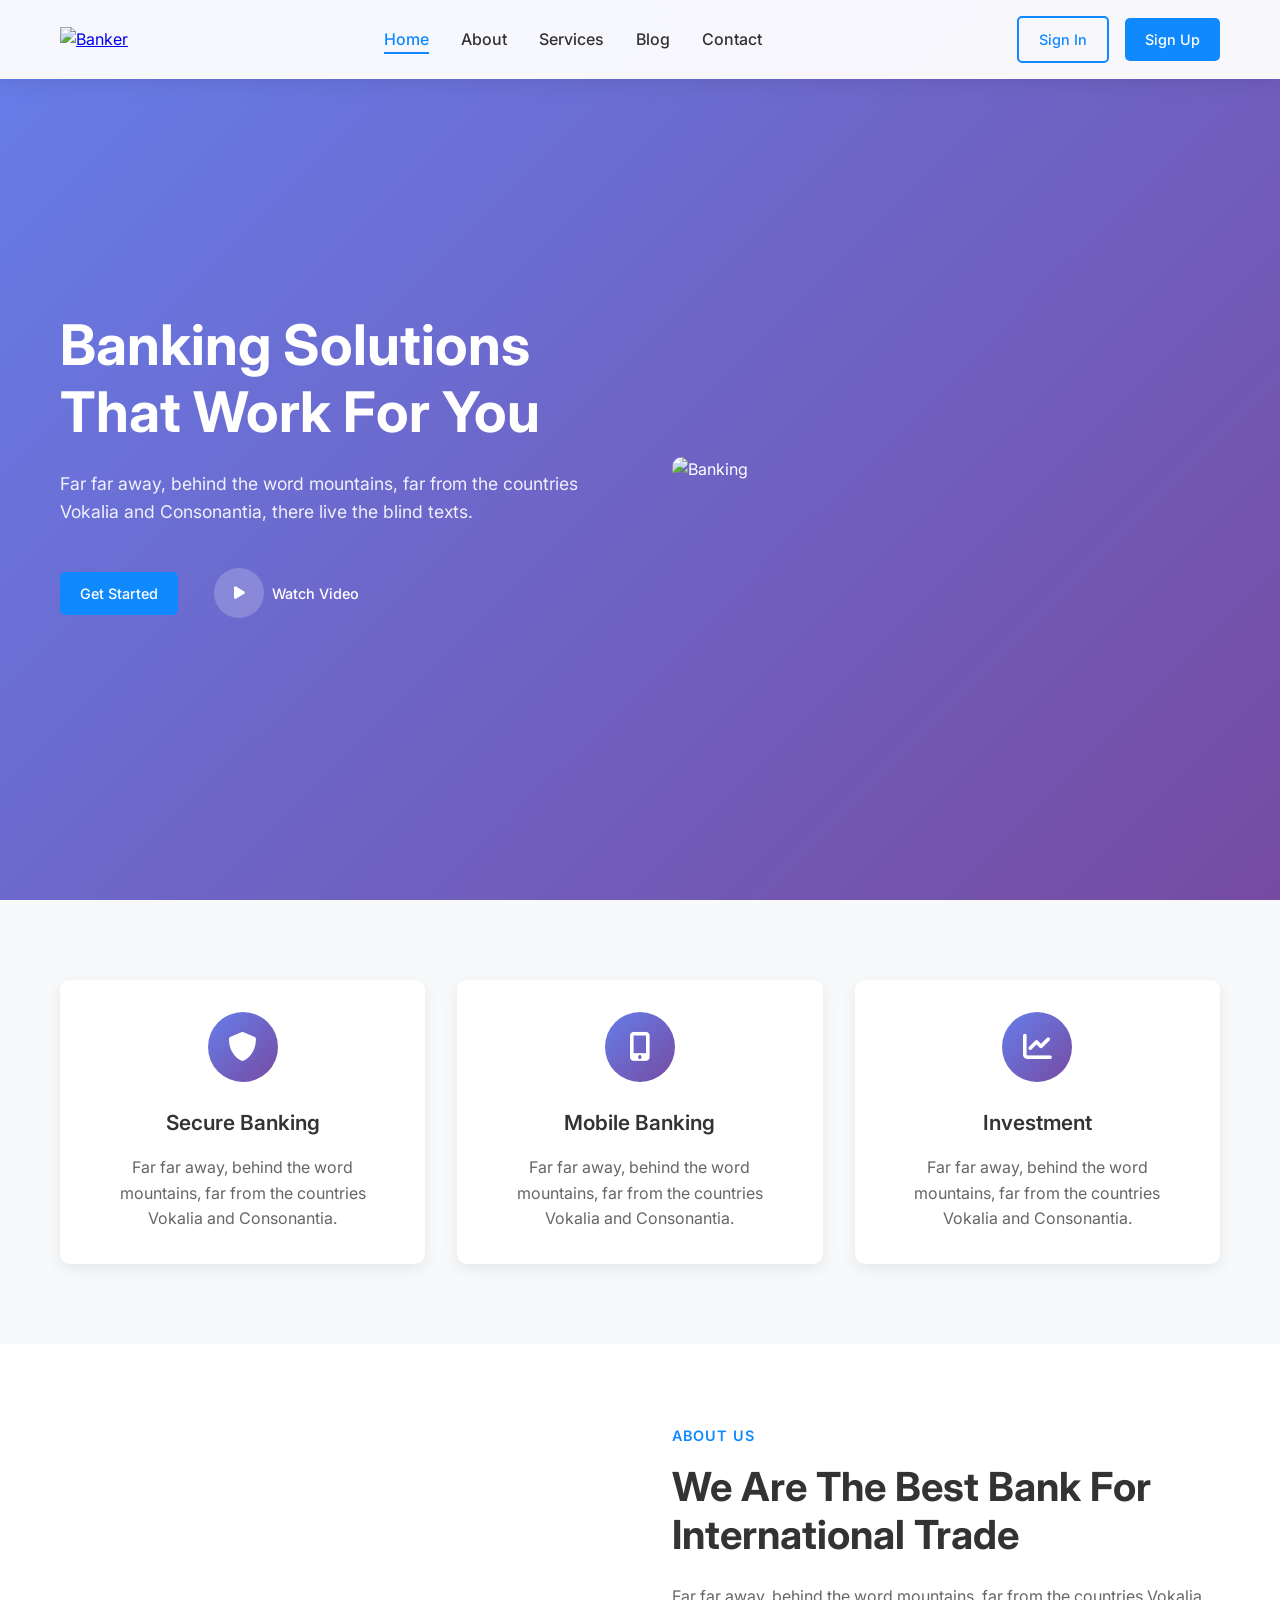
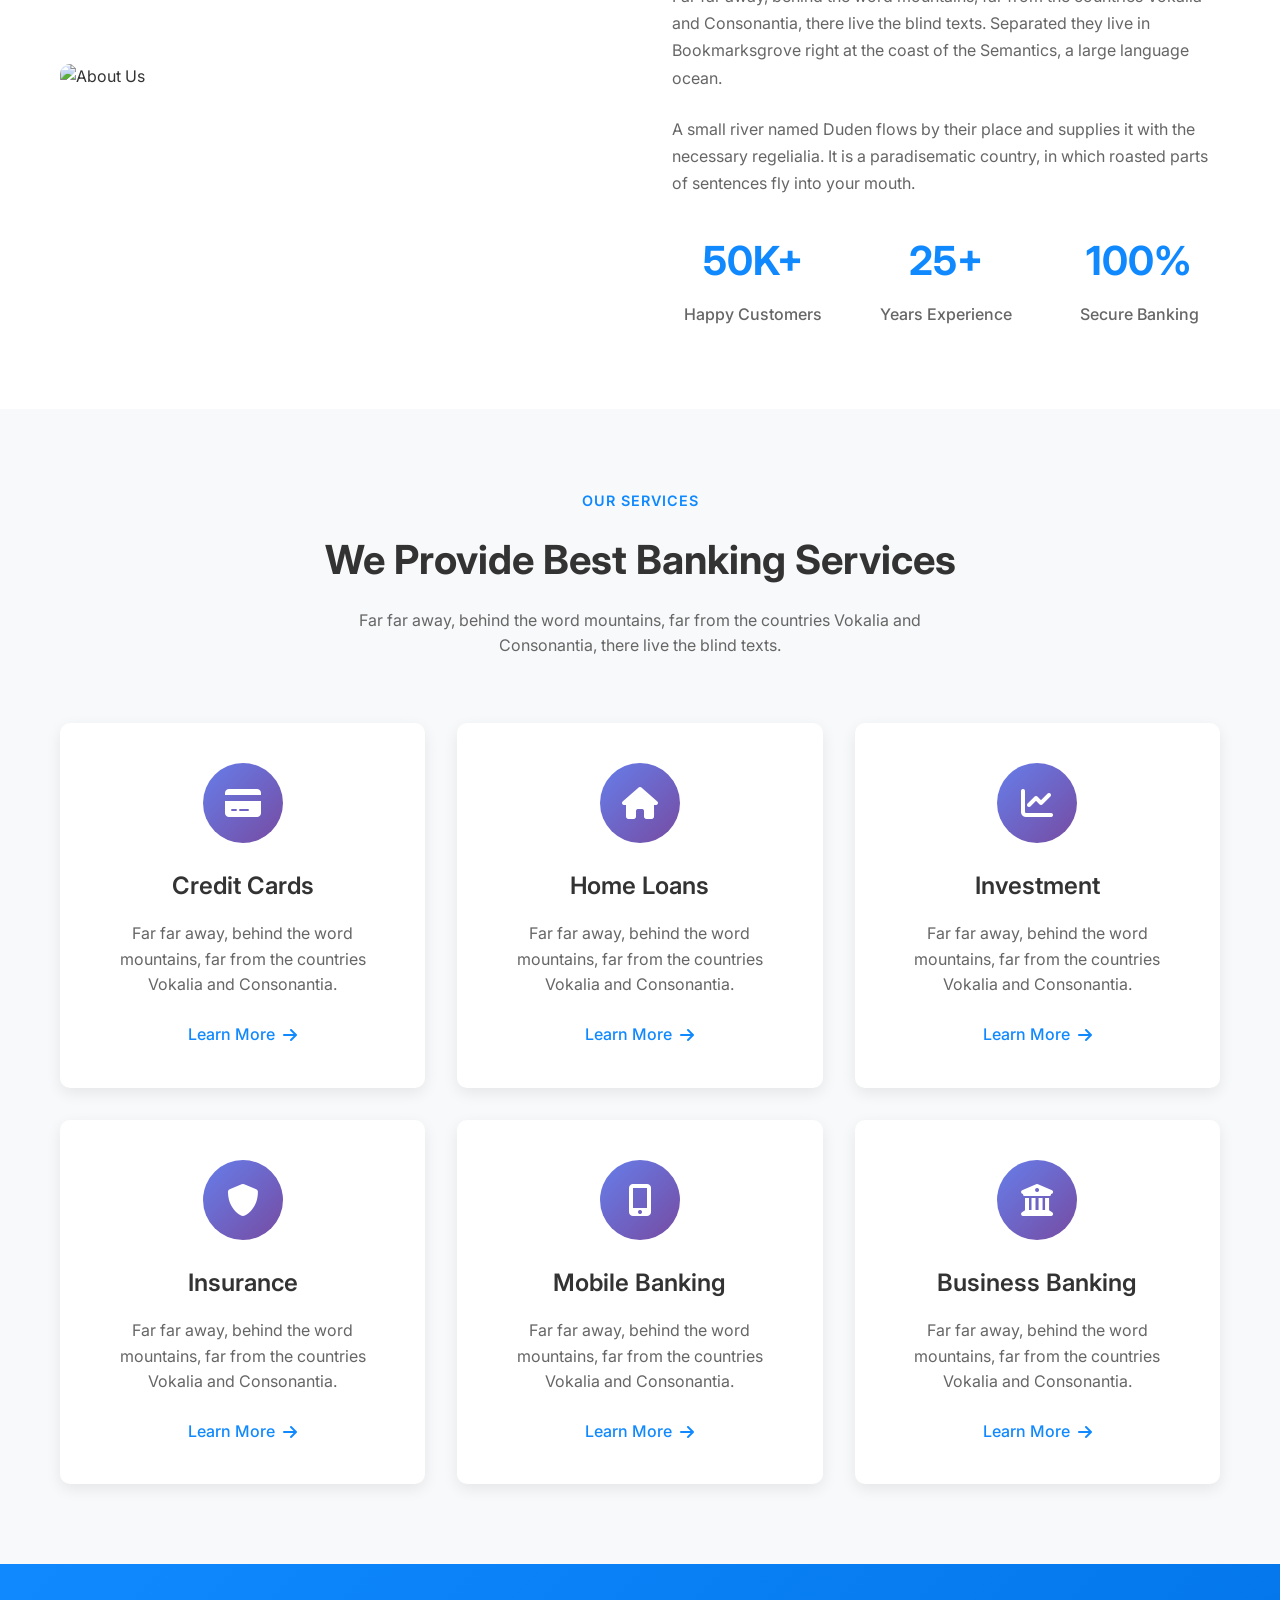
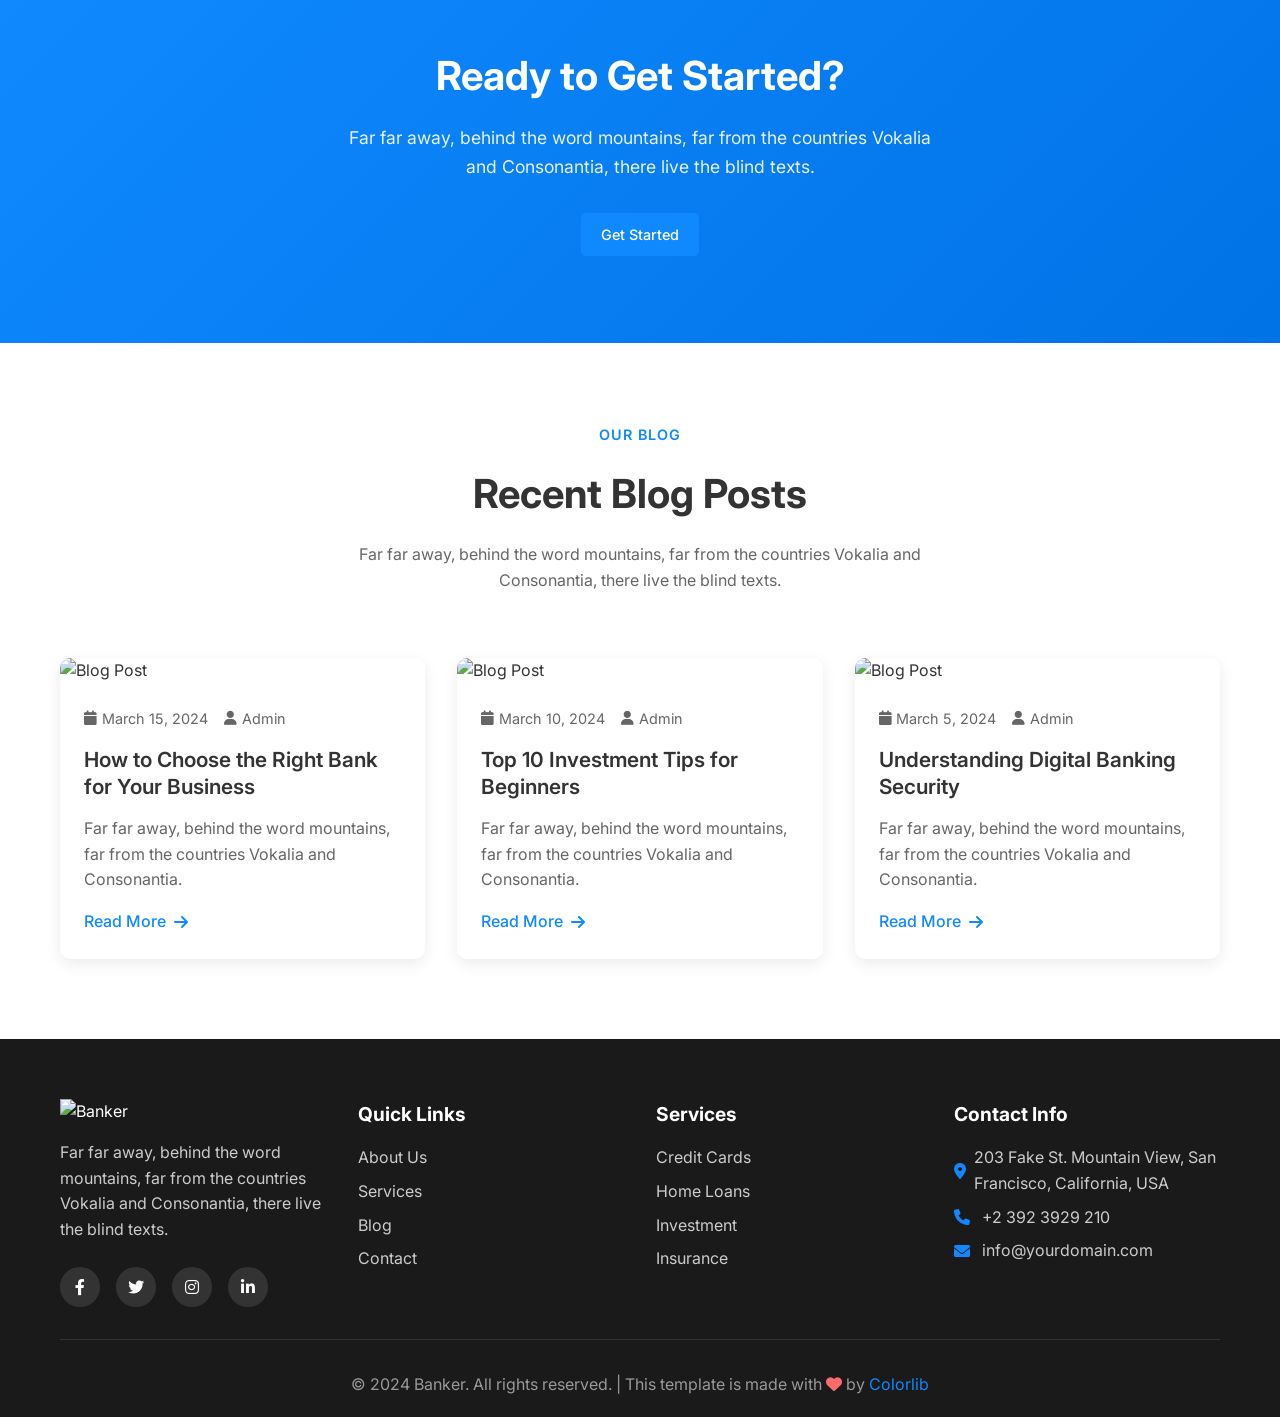
==== commit bc34eaa1: "Merge a36c65cb40153c509154d25350531dacdb0ba0e1 into 8c3c0aff53fa272d4bda0588f3ce23ed13a1b350" ====
--- a/index.html
+++ b/index.html
@@ -3,360 +3,116 @@
 <head>
     <meta charset="UTF-8">
     <meta name="viewport" content="width=device-width, initial-scale=1.0">
-    <title>Banker - Free Bootstrap 4 Template by Colorlib</title>
-    <link rel="stylesheet" href="styles.css">
-    <link href="https://cdnjs.cloudflare.com/ajax/libs/font-awesome/5.15.4/css/all.min.css" rel="stylesheet">
-    <link href="https://fonts.googleapis.com/css2?family=Playfair+Display:wght@400;700;900&family=Work+Sans:wght@300;400;500;600;700&display=swap" rel="stylesheet">
+    <title>Banker - Banking HTML5 Template</title>
+    <link rel="stylesheet" href="style.css">
+    <link href="https://fonts.googleapis.com/css2?family=Inter:wght@300;400;500;600;700;800&display=swap" rel="stylesheet">
+    <link rel="stylesheet" href="https://cdnjs.cloudflare.com/ajax/libs/font-awesome/6.0.0/css/all.min.css">
 </head>
 <body>
-    <!-- Navigation -->
-    <nav class="navbar navbar-expand-lg ftco_navbar ftco-navbar-light" id="ftco-navbar">
-        <div class="container">
-            <a class="navbar-brand" href="index.html">Banker.</a>
-            <button class="navbar-toggler" type="button" data-toggle="collapse" data-target="#ftco-nav">
-                <span class="oi oi-menu"></span> Menu
-            </button>
-            
-            <div class="collapse navbar-collapse" id="ftco-nav">
-                <ul class="navbar-nav ml-auto">
-                    <li class="nav-item active"><a href="#" class="nav-link">Home</a></li>
-                    <li class="nav-item dropdown">
-                        <a class="nav-link dropdown-toggle" href="#" id="dropdown04" role="button" data-toggle="dropdown">About Us</a>
-                        <div class="dropdown-menu">
-                            <a class="dropdown-item" href="team.html">Team</a>
-                            <a class="dropdown-item" href="pricing.html">Pricing</a>
-                            <a class="dropdown-item" href="faq.html">FAQ</a>
-                            <a class="dropdown-item" href="gallery.html">Gallery</a>
-                            <a class="dropdown-item" href="services.html">Services</a>
-                            <a class="dropdown-item" href="testimonials.html">Testimonials</a>
-                            <li class="nav-item dropdown dropdown-hover">
-                                <a class="dropdown-item dropdown-toggle" href="#" id="dropdown04-1">More Links</a>
-                                <ul class="dropdown-menu">
-                                    <li><a class="dropdown-item" href="#">Menu One</a></li>
-                                    <li><a class="dropdown-item" href="#">Menu Two</a></li>
-                                    <li><a class="dropdown-item" href="#">Menu Three</a></li>
-                                </ul>
-                            </li>
-                        </div>
-                    </li>
-                    <li class="nav-item"><a href="blog.html" class="nav-link">Blog</a></li>
-                    <li class="nav-item"><a href="contact.html" class="nav-link">Contact</a></li>
+    <!-- Header -->
+    <header class="header">
+        <div class="container">
+            <nav class="navbar">
+                <div class="logo">
+                    <a href="index.html">
+                        <img src="https://preview.colorlib.com/theme/banker/images/logo.png" alt="Banker">
+                    </a>
+                </div>
+                <ul class="nav-menu">
+                    <li><a href="#home" class="nav-link active">Home</a></li>
+                    <li><a href="#about" class="nav-link">About</a></li>
+                    <li><a href="#services" class="nav-link">Services</a></li>
+                    <li><a href="#blog" class="nav-link">Blog</a></li>
+                    <li><a href="#contact" class="nav-link">Contact</a></li>
                 </ul>
-            </div>
-        </div>
-    </nav>
+                <div class="nav-buttons">
+                    <a href="#" class="btn btn-outline">Sign In</a>
+                    <a href="#" class="btn btn-primary">Sign Up</a>
+                </div>
+                <div class="hamburger">
+                    <span class="bar"></span>
+                    <span class="bar"></span>
+                    <span class="bar"></span>
+                </div>
+            </nav>
+        </div>
+    </header>
 
     <!-- Hero Section -->
-    <section class="hero-wrap">
-        <div class="container">
-            <div class="row">
-                <div class="col-md-4 d-flex align-items-center">
-                    <div class="intro ftco-animate">
-                        <div class="icon">
-                            <span class="flaticon-money"></span>
-                        </div>
-                        <h3>Banking Solutions</h3>
-                        <p>Lorem ipsum dolor sit amet, consectetur adipisicing elit. Provident cupiditate suscipit, magnam libero velit esse sapiente officia inventore!</p>
-                    </div>
-                </div>
-                <div class="col-md-4 d-flex align-items-center">
-                    <div class="intro ftco-animate">
-                        <div class="icon">
-                            <span class="flaticon-analytics"></span>
-                        </div>
-                        <h3>Financing Solutions</h3>
-                        <p>Lorem ipsum dolor sit amet, consectetur adipisicing elit. Provident cupiditate suscipit, magnam libero velit esse sapiente officia inventore!</p>
-                    </div>
-                </div>
-                <div class="col-md-4 d-flex align-items-center">
-                    <div class="intro ftco-animate">
-                        <div class="icon">
-                            <span class="flaticon-coins"></span>
-                        </div>
-                        <h3>Savings Accounts</h3>
-                        <p>Lorem ipsum dolor sit amet, consectetur adipisicing elit. Provident cupiditate suscipit, magnam libero velit esse sapiente officia inventore!</p>
-                    </div>
+    <section id="home" class="hero">
+        <div class="container">
+            <div class="hero-content">
+                <div class="hero-text">
+                    <h1>Banking Solutions That Work For You</h1>
+                    <p>Far far away, behind the word mountains, far from the countries Vokalia and Consonantia, there live the blind texts.</p>
+                    <div class="hero-buttons">
+                        <a href="#" class="btn btn-primary">Get Started</a>
+                        <a href="#" class="btn btn-play">
+                            <i class="fas fa-play"></i>
+                            <span>Watch Video</span>
+                        </a>
+                    </div>
+                </div>
+                <div class="hero-image">
+                    <img src="https://preview.colorlib.com/theme/banker/images/hero-bg.jpg" alt="Banking">
                 </div>
             </div>
         </div>
     </section>
 
     <!-- Features Section -->
-    <section class="ftco-section">
-        <div class="container">
-            <div class="row">
-                <div class="col-md-6 col-lg-3 d-flex align-self-stretch ftco-animate">
-                    <div class="media block-6 services d-block text-center">
-                        <div class="icon justify-content-center align-items-center d-flex">
-                            <span class="flaticon-money"></span>
-                        </div>
-                        <div class="media-body">
-                            <h3 class="heading mb-3">Money Savings</h3>
-                            <p>A small river named Duden flows by their place and supplies it with the necessary regelialia.</p>
-                        </div>
-                    </div>      
-                </div>
-                <div class="col-md-6 col-lg-3 d-flex align-self-stretch ftco-animate">
-                    <div class="media block-6 services d-block text-center">
-                        <div class="icon justify-content-center align-items-center d-flex">
-                            <span class="flaticon-shopping-cart"></span>
-                        </div>
-                        <div class="media-body">
-                            <h3 class="heading mb-3">Online Shoppings</h3>
-                            <p>A small river named Duden flows by their place and supplies it with the necessary regelialia.</p>
-                        </div>
-                    </div>      
-                </div>
-                <div class="col-md-6 col-lg-3 d-flex align-self-stretch ftco-animate">
-                    <div class="media block-6 services d-block text-center">
-                        <div class="icon justify-content-center align-items-center d-flex">
-                            <span class="flaticon-credit-card"></span>
-                        </div>
-                        <div class="media-body">
-                            <h3 class="heading mb-3">Credit / Debit Cards</h3>
-                            <p>A small river named Duden flows by their place and supplies it with the necessary regelialia.</p>
-                        </div>
-                    </div>      
-                </div>
-                <div class="col-md-6 col-lg-3 d-flex align-self-stretch ftco-animate">
-                    <div class="media block-6 services d-block text-center">
-                        <div class="icon justify-content-center align-items-center d-flex">
-                            <span class="flaticon-calculator"></span>
-                        </div>
-                        <div class="media-body">
-                            <h3 class="heading mb-3">Amortization Computation</h3>
-                            <p>A small river named Duden flows by their place and supplies it with the necessary regelialia.</p>
-                        </div>
-                    </div>      
+    <section class="features">
+        <div class="container">
+            <div class="features-grid">
+                <div class="feature-card">
+                    <div class="feature-icon">
+                        <i class="fas fa-shield-alt"></i>
+                    </div>
+                    <h3>Secure Banking</h3>
+                    <p>Far far away, behind the word mountains, far from the countries Vokalia and Consonantia.</p>
+                </div>
+                <div class="feature-card">
+                    <div class="feature-icon">
+                        <i class="fas fa-mobile-alt"></i>
+                    </div>
+                    <h3>Mobile Banking</h3>
+                    <p>Far far away, behind the word mountains, far from the countries Vokalia and Consonantia.</p>
+                </div>
+                <div class="feature-card">
+                    <div class="feature-icon">
+                        <i class="fas fa-chart-line"></i>
+                    </div>
+                    <h3>Investment</h3>
+                    <p>Far far away, behind the word mountains, far from the countries Vokalia and Consonantia.</p>
                 </div>
             </div>
         </div>
     </section>
 
     <!-- About Section -->
-    <section class="ftco-section ftco-no-pt ftco-no-pb">
-        <div class="container">
-            <div class="row d-flex">
-                <div class="col-md-6 d-flex">
-                    <div class="img img-2 w-100 mr-md-2" style="background-image: url('https://images.unsplash.com/photo-1556742049-0cfed4f6a45d?ixlib=rb-4.0.3&auto=format&fit=crop&w=800&q=80');"></div>
-                    <div class="img img-2 w-100 ml-md-2" style="background-image: url('https://images.unsplash.com/photo-1507003211169-0a1dd7228f2d?ixlib=rb-4.0.3&auto=format&fit=crop&w=800&q=80');"></div>
-                </div>
-                <div class="col-md-6 pl-md-5">
-                    <div class="row justify-content-start pb-3">
-                        <div class="col-md-12 heading-section ftco-animate">
-                            <span class="subheading">Welcome to Banker</span>
-                            <h2 class="mb-4">About Us</h2>
-                            <p>Lorem ipsum dolor sit amet consectetur adipisicing elit. Minus minima neque tempora reiciendis.</p>
-                            <div class="d-flex align-items-center">
-                                <ul class="about-info mt-4 px-md-0 px-2">
-                                    <li class="d-flex"><span>Officia quaerat eaque neque</span></li>
-                                    <li class="d-flex"><span>Lorem ipsum dolor sit amet</span></li>
-                                    <li class="d-flex"><span>Consectetur adipisicing elit</span></li>
-                                </ul>
-                            </div>
-                        </div>
-                    </div>
-                </div>
-            </div>
-        </div>
-    </section>
-
-    <section class="ftco-section">
-        <div class="container">
-            <div class="row justify-content-center pb-5">
-                <div class="col-md-7 heading-section text-center ftco-animate">
-                    <span class="subheading">We Solve Your Financial Problem</span>
-                    <h2>We Solve Your Financial Problem</h2>
+    <section id="about" class="about">
+        <div class="container">
+            <div class="about-content">
+                <div class="about-image">
+                    <img src="https://preview.colorlib.com/theme/banker/images/about.jpg" alt="About Us">
+                </div>
+                <div class="about-text">
+                    <span class="section-subtitle">About Us</span>
+                    <h2>We Are The Best Bank For International Trade</h2>
                     <p>Far far away, behind the word mountains, far from the countries Vokalia and Consonantia, there live the blind texts. Separated they live in Bookmarksgrove right at the coast of the Semantics, a large language ocean.</p>
                     <p>A small river named Duden flows by their place and supplies it with the necessary regelialia. It is a paradisematic country, in which roasted parts of sentences fly into your mouth.</p>
-                </div>
-            </div>
-        </div>
-    </section>
-
-    <!-- Team Section -->
-    <section class="ftco-section bg-light">
-        <div class="container">
-            <div class="row justify-content-center pb-5">
-                <div class="col-md-8 heading-section text-center ftco-animate">
-                    <span class="subheading">Our Team</span>
-                    <h2 class="mb-4">Meet Team</h2>
-                    <p>A small river named Duden flows by their place and supplies it with the necessary regelialia.</p>
-                </div>
-            </div>
-            <div class="row">
-                <div class="col-md-6 col-lg-3 ftco-animate">
-                    <div class="staff">
-                        <div class="img-wrap d-flex align-items-stretch">
-                            <div class="img align-self-stretch" style="background-image: url('https://images.unsplash.com/photo-1494790108755-2616b612b977?ixlib=rb-4.0.3&auto=format&fit=crop&w=300&q=80');"></div>
-                        </div>
-                        <div class="text pt-3 text-center">
-                            <h3>Kaiara Spencer</h3>
-                            <span class="position mb-2">Finance Manager</span>
-                        </div>
-                    </div>
-                </div>
-                <div class="col-md-6 col-lg-3 ftco-animate">
-                    <div class="staff">
-                        <div class="img-wrap d-flex align-items-stretch">
-                            <div class="img align-self-stretch" style="background-image: url('https://images.unsplash.com/photo-1472099645785-5658abf4ff4e?ixlib=rb-4.0.3&auto=format&fit=crop&w=300&q=80');"></div>
-                        </div>
-                        <div class="text pt-3 text-center">
-                            <h3>Dave Simpson</h3>
-                            <span class="position mb-2">Marketing Manager</span>
-                        </div>
-                    </div>
-                </div>
-                <div class="col-md-6 col-lg-3 ftco-animate">
-                    <div class="staff">
-                        <div class="img-wrap d-flex align-items-stretch">
-                            <div class="img align-self-stretch" style="background-image: url('https://images.unsplash.com/photo-1507003211169-0a1dd7228f2d?ixlib=rb-4.0.3&auto=format&fit=crop&w=300&q=80');"></div>
-                        </div>
-                        <div class="text pt-3 text-center">
-                            <h3>Ben Thompson</h3>
-                            <span class="position mb-2">Accountant</span>
-                        </div>
-                    </div>
-                </div>
-                <div class="col-md-6 col-lg-3 ftco-animate">
-                    <div class="staff">
-                        <div class="img-wrap d-flex align-items-stretch">
-                            <div class="img align-self-stretch" style="background-image: url('https://images.unsplash.com/photo-1438761681033-6461ffad8d80?ixlib=rb-4.0.3&auto=format&fit=crop&w=300&q=80');"></div>
-                        </div>
-                        <div class="text pt-3 text-center">
-                            <h3>Kyla Stewart</h3>
-                            <span class="position mb-2">Accountant</span>
-                        </div>
-                    </div>
-                </div>
-            </div>
-            <div class="row">
-                <div class="col-md-6 col-lg-3 ftco-animate">
-                    <div class="staff">
-                        <div class="img-wrap d-flex align-items-stretch">
-                            <div class="img align-self-stretch" style="background-image: url('https://images.unsplash.com/photo-1494790108755-2616b612b977?ixlib=rb-4.0.3&auto=format&fit=crop&w=300&q=80');"></div>
-                        </div>
-                        <div class="text pt-3 text-center">
-                            <h3>Kaiara Spencer</h3>
-                            <span class="position mb-2">Accountant</span>
-                        </div>
-                    </div>
-                </div>
-                <div class="col-md-6 col-lg-3 ftco-animate">
-                    <div class="staff">
-                        <div class="img-wrap d-flex align-items-stretch">
-                            <div class="img align-self-stretch" style="background-image: url('https://images.unsplash.com/photo-1472099645785-5658abf4ff4e?ixlib=rb-4.0.3&auto=format&fit=crop&w=300&q=80');"></div>
-                        </div>
-                        <div class="text pt-3 text-center">
-                            <h3>Dave Simpson</h3>
-                            <span class="position mb-2">Bank Teller</span>
-                        </div>
-                    </div>
-                </div>
-                <div class="col-md-6 col-lg-3 ftco-animate">
-                    <div class="staff">
-                        <div class="img-wrap d-flex align-items-stretch">
-                            <div class="img align-self-stretch" style="background-image: url('https://images.unsplash.com/photo-1507003211169-0a1dd7228f2d?ixlib=rb-4.0.3&auto=format&fit=crop&w=300&q=80');"></div>
-                        </div>
-                        <div class="text pt-3 text-center">
-                            <h3>Ben Thompson</h3>
-                            <span class="position mb-2">Bank Teller</span>
-                        </div>
-                    </div>
-                </div>
-                <div class="col-md-6 col-lg-3 ftco-animate">
-                    <div class="staff">
-                        <div class="img-wrap d-flex align-items-stretch">
-                            <div class="img align-self-stretch" style="background-image: url('https://images.unsplash.com/photo-1438761681033-6461ffad8d80?ixlib=rb-4.0.3&auto=format&fit=crop&w=300&q=80');"></div>
-                        </div>
-                        <div class="text pt-3 text-center">
-                            <h3>Chris Stewart</h3>
-                            <span class="position mb-2">Bank Teller</span>
-                        </div>
-                    </div>
-                </div>
-            </div>
-        </div>
-    </section>
-
-    <!-- Gallery Section -->
-    <section class="ftco-section">
-        <div class="container">
-            <div class="row justify-content-center pb-5">
-                <div class="col-md-8 heading-section text-center ftco-animate">
-                    <span class="subheading">Gallery</span>
-                    <h2 class="mb-4">Gallery</h2>
-                </div>
-            </div>
-            <div class="row">
-                <div class="col-md-12">
-                    <div class="carousel-testimony owl-carousel ftco-owl">
-                        <div class="item">
-                            <div class="gallery-img" style="background-image: url('https://images.unsplash.com/photo-1560472354-b33ff0c44a43?ixlib=rb-4.0.3&auto=format&fit=crop&w=500&q=80');"></div>
-                        </div>
-                        <div class="item">
-                            <div class="gallery-img" style="background-image: url('https://images.unsplash.com/photo-1559136555-9303baea8ebd?ixlib=rb-4.0.3&auto=format&fit=crop&w=500&q=80');"></div>
-                        </div>
-                        <div class="item">
-                            <div class="gallery-img" style="background-image: url('https://images.unsplash.com/photo-1551836022-deb4988cc6c0?ixlib=rb-4.0.3&auto=format&fit=crop&w=500&q=80');"></div>
-                        </div>
-                    </div>
-                </div>
-            </div>
-        </div>
-    </section>
-
-    <!-- How It Works Section -->
-    <section class="ftco-section bg-light">
-        <div class="container">
-            <div class="row justify-content-center pb-5">
-                <div class="col-md-8 heading-section text-center ftco-animate">
-                    <span class="subheading">How it works</span>
-                    <h2 class="mb-4">How It Works</h2>
-                    <p>A small river named Duden flows by their place and supplies it with the necessary regelialia.</p>
-                </div>
-            </div>
-            <div class="row tabulation mt-4 ftco-animate">
-                <div class="col-md-4">
-                    <div class="nav nav-pills nav-fill d-md-flex d-block flex-column">
-                        <a class="nav-link active py-2" id="v-pills-1-tab" data-toggle="pill" href="#v-pills-1">
-                            <span class="ion-ios-arrow-forward mr-2"></span>
-                            <span class="media-body">
-                                <h3 class="mt-0 h5">01. Online Applications</h3>
-                                <p>A small river named Duden flows by their place and supplies it with the necessary regelialia. It is a paradisematic country, in which roasted parts of sentences fly into your mouth.</p>
-                                <a href="#" class="btn btn-primary">Learn More</a>
-                            </span>
-                        </a>
-
-                        <a class="nav-link py-2" id="v-pills-2-tab" data-toggle="pill" href="#v-pills-2">
-                            <span class="ion-ios-arrow-forward mr-2"></span>
-                            <span class="media-body">
-                                <h3 class="mt-0 h5">02. Get an approval</h3>
-                                <p>A small river named Duden flows by their place and supplies it with the necessary regelialia. It is a paradisematic country, in which roasted parts of sentences fly into your mouth.</p>
-                                <a href="#" class="btn btn-primary">Learn More</a>
-                            </span>
-                        </a>
-
-                        <a class="nav-link py-2" id="v-pills-3-tab" data-toggle="pill" href="#v-pills-3">
-                            <span class="ion-ios-arrow-forward mr-2"></span>
-                            <span class="media-body">
-                                <h3 class="mt-0 h5">03. Card delivery</h3>
-                                <p>A small river named Duden flows by their place and supplies it with the necessary regelialia. It is a paradisematic country, in which roasted parts of sentences fly into your mouth.</p>
-                                <a href="#" class="btn btn-primary">Learn More</a>
-                            </span>
-                        </a>
-                    </div>
-                </div>
-                <div class="col-md-8">
-                    <div class="tab-content">
-                        <div class="tab-pane fade show active" id="v-pills-1">
-                            <div class="img" style="background-image: url('https://images.unsplash.com/photo-1560472354-b33ff0c44a43?ixlib=rb-4.0.3&auto=format&fit=crop&w=800&q=80');"></div>
-                        </div>
-                        <div class="tab-pane fade" id="v-pills-2">
-                            <div class="img" style="background-image: url('https://images.unsplash.com/photo-1559136555-9303baea8ebd?ixlib=rb-4.0.3&auto=format&fit=crop&w=800&q=80');"></div>
-                        </div>
-                        <div class="tab-pane fade" id="v-pills-3">
-                            <div class="img" style="background-image: url('https://images.unsplash.com/photo-1551836022-deb4988cc6c0?ixlib=rb-4.0.3&auto=format&fit=crop&w=800&q=80');"></div>
+                    <div class="about-stats">
+                        <div class="stat">
+                            <h3>50K+</h3>
+                            <p>Happy Customers</p>
+                        </div>
+                        <div class="stat">
+                            <h3>25+</h3>
+                            <p>Years Experience</p>
+                        </div>
+                        <div class="stat">
+                            <h3>100%</h3>
+                            <p>Secure Banking</p>
                         </div>
                     </div>
                 </div>
@@ -365,513 +121,177 @@
     </section>
 
     <!-- Services Section -->
-    <section class="ftco-section">
-        <div class="container">
-            <div class="row justify-content-center pb-5">
-                <div class="col-md-8 heading-section text-center ftco-animate">
-                    <span class="subheading">Services</span>
-                    <h2 class="mb-4">Our Services</h2>
-                </div>
-            </div>
-            <div class="row d-flex">
-                <div class="col-md-6 col-lg-4 d-flex align-self-stretch ftco-animate">
-                    <div class="media block-6 services d-block text-center">
-                        <div class="icon justify-content-center align-items-center d-flex">
-                            <span class="flaticon-loan"></span>
-                        </div>
-                        <div class="media-body">
-                            <h3 class="heading mb-3">Business Consulting</h3>
-                            <p>A small river named Duden flows by their place and supplies it with the necessary regelialia.</p>
-                            <a href="#" class="btn btn-primary">Learn More</a>
-                        </div>
-                    </div>      
-                </div>
-                <div class="col-md-6 col-lg-4 d-flex align-self-stretch ftco-animate">
-                    <div class="media block-6 services d-block text-center">
-                        <div class="icon justify-content-center align-items-center d-flex">
-                            <span class="flaticon-credit-card"></span>
-                        </div>
-                        <div class="media-body">
-                            <h3 class="heading mb-3">Credit Card</h3>
-                            <p>A small river named Duden flows by their place and supplies it with the necessary regelialia.</p>
-                            <a href="#" class="btn btn-primary">Learn More</a>
-                        </div>
-                    </div>      
-                </div>
-                <div class="col-md-6 col-lg-4 d-flex align-self-stretch ftco-animate">
-                    <div class="media block-6 services d-block text-center">
-                        <div class="icon justify-content-center align-items-center d-flex">
-                            <span class="flaticon-monitoring"></span>
-                        </div>
-                        <div class="media-body">
-                            <h3 class="heading mb-3">Income Monitoring</h3>
-                            <p>A small river named Duden flows by their place and supplies it with the necessary regelialia.</p>
-                            <a href="#" class="btn btn-primary">Learn More</a>
-                        </div>
-                    </div>      
-                </div>
-                <div class="col-md-6 col-lg-4 d-flex align-self-stretch ftco-animate">
-                    <div class="media block-6 services d-block text-center">
-                        <div class="icon justify-content-center align-items-center d-flex">
-                            <span class="flaticon-insurance"></span>
-                        </div>
-                        <div class="media-body">
-                            <h3 class="heading mb-3">Insurance Consulting</h3>
-                            <p>A small river named Duden flows by their place and supplies it with the necessary regelialia.</p>
-                            <a href="#" class="btn btn-primary">Learn More</a>
-                        </div>
-                    </div>      
-                </div>
-                <div class="col-md-6 col-lg-4 d-flex align-self-stretch ftco-animate">
-                    <div class="media block-6 services d-block text-center">
-                        <div class="icon justify-content-center align-items-center d-flex">
-                            <span class="flaticon-investment"></span>
-                        </div>
-                        <div class="media-body">
-                            <h3 class="heading mb-3">Financial Investment</h3>
-                            <p>A small river named Duden flows by their place and supplies it with the necessary regelialia.</p>
-                            <a href="#" class="btn btn-primary">Learn More</a>
-                        </div>
-                    </div>      
-                </div>
-                <div class="col-md-6 col-lg-4 d-flex align-self-stretch ftco-animate">
-                    <div class="media block-6 services d-block text-center">
-                        <div class="icon justify-content-center align-items-center d-flex">
-                            <span class="flaticon-consultant"></span>
-                        </div>
-                        <div class="media-body">
-                            <h3 class="heading mb-3">Financial Management</h3>
-                            <p>A small river named Duden flows by their place and supplies it with the necessary regelialia.</p>
-                            <a href="#" class="btn btn-primary">Learn More</a>
-                        </div>
-                    </div>      
-                </div>
-            </div>
-        </div>
-    </section>
-
-    <!-- Testimonials Section -->
-    <section class="ftco-section testimony-section bg-primary">
-        <div class="container">
-            <div class="row justify-content-center pb-5">
-                <div class="col-md-8 heading-section heading-section-white text-center ftco-animate">
-                    <span class="subheading">Testimonial</span>
-                    <h2 class="mb-4">Happy Customers</h2>
-                </div>
-            </div>
-            <div class="row ftco-animate">
-                <div class="col-md-12">
-                    <div class="carousel-testimony owl-carousel">
-                        <div class="item">
-                            <div class="testimony-wrap py-4">
-                                <div class="text">
-                                    <p class="mb-4">"Far far away, behind the word mountains, far from the countries Vokalia and Consonantia, there live the blind texts. Separated they live in Bookmarksgrove right at the coast of the Semantics, a large language ocean."</p>
-                                    <div class="d-flex align-items-center">
-                                        <div class="user-img" style="background-image: url('https://images.unsplash.com/photo-1507003211169-0a1dd7228f2d?ixlib=rb-4.0.3&auto=format&fit=crop&w=100&q=80')"></div>
-                                        <div class="ml-3">
-                                            <p class="name">John Smith</p>
-                                        </div>
-                                    </div>
-                                </div>
-                            </div>
-                        </div>
-                        <div class="item">
-                            <div class="testimony-wrap py-4">
-                                <div class="text">
-                                    <p class="mb-4">"A small river named Duden flows by their place and supplies it with the necessary regelialia. It is a paradisematic country, in which roasted parts of sentences fly into your mouth."</p>
-                                    <div class="d-flex align-items-center">
-                                        <div class="user-img" style="background-image: url('https://images.unsplash.com/photo-1494790108755-2616b612b977?ixlib=rb-4.0.3&auto=format&fit=crop&w=100&q=80')"></div>
-                                        <div class="ml-3">
-                                            <p class="name">Christine Aguilar</p>
-                                        </div>
-                                    </div>
-                                </div>
-                            </div>
-                        </div>
-                        <div class="item">
-                            <div class="testimony-wrap py-4">
-                                <div class="text">
-                                    <p class="mb-4">"Even the all-powerful Pointing has no control about the blind texts it is an almost unorthographic life One day however a small line of blind text by the name of Lorem Ipsum decided to leave for the far World of Grammar."</p>
-                                    <div class="d-flex align-items-center">
-                                        <div class="user-img" style="background-image: url('https://images.unsplash.com/photo-1472099645785-5658abf4ff4e?ixlib=rb-4.0.3&auto=format&fit=crop&w=100&q=80')"></div>
-                                        <div class="ml-3">
-                                            <p class="name">Robert Spears</p>
-                                        </div>
-                                    </div>
-                                </div>
-                            </div>
-                        </div>
-                        <div class="item">
-                            <div class="testimony-wrap py-4">
-                                <div class="text">
-                                    <p class="mb-4">"The Big Oxmox advised her not to do so, because there were thousands of bad Commas, wild Question Marks and devious Semikoli, but the Little Blind Text didn't listen. She packed her seven versalia, put her initial into the belt and made herself on the way."</p>
-                                    <div class="d-flex align-items-center">
-                                        <div class="user-img" style="background-image: url('https://images.unsplash.com/photo-1438761681033-6461ffad8d80?ixlib=rb-4.0.3&auto=format&fit=crop&w=100&q=80')"></div>
-                                        <div class="ml-3">
-                                            <p class="name">Bruce Rogers</p>
-                                        </div>
-                                    </div>
-                                </div>
-                            </div>
-                        </div>
-                    </div>
-                </div>
-            </div>
-        </div>
-    </section>
-
-    <!-- Pricing Section -->
-    <section class="ftco-section bg-light">
-        <div class="container">
-            <div class="row justify-content-center pb-5">
-                <div class="col-md-8 heading-section text-center ftco-animate">
-                    <span class="subheading">Pricing</span>
-                    <h2 class="mb-4">Pricing</h2>
-                </div>
-            </div>
-            <div class="row">
-                <div class="col-md-6 col-lg-4 ftco-animate">
-                    <div class="pricing-entry pb-5 text-center">
-                        <div>
-                            <h3 class="mb-4">Basic</h3>
-                            <p><span class="price">$47</span> <span class="per">/ year</span></p>
-                        </div>
-                        <ul>
-                            <li>Officia quaerat eaque neque</li>
-                            <li>Possimus aut consequuntur incidunt</li>
-                            <li>Lorem ipsum dolor sit amet</li>
-                            <li>Consectetur adipisicing elit</li>
-                            <li>Dolorum esse odio quas architecto sint</li>
-                        </ul>
-                        <p class="button text-center"><a href="#" class="btn btn-primary btn-outline-primary px-4 py-3">Buy Now</a></p>
-                    </div>
-                </div>
-                <div class="col-md-6 col-lg-4 ftco-animate">
-                    <div class="pricing-entry active pb-5 text-center">
-                        <div>
-                            <h3 class="mb-4">Premium</h3>
-                            <p><span class="price">$200</span> <span class="per">/ year</span></p>
-                        </div>
-                        <ul>
-                            <li>Officia quaerat eaque neque</li>
-                            <li>Possimus aut consequuntur incidunt</li>
-                            <li>Lorem ipsum dolor sit amet</li>
-                            <li>Consectetur adipisicing elit</li>
-                            <li>Dolorum esse odio quas architecto sint</li>
-                        </ul>
-                        <p class="button text-center"><a href="#" class="btn btn-primary px-4 py-3">Buy Now</a></p>
-                    </div>
-                </div>
-                <div class="col-md-6 col-lg-4 ftco-animate">
-                    <div class="pricing-entry pb-5 text-center">
-                        <div>
-                            <h3 class="mb-4">Professional</h3>
-                            <p><span class="price">$750</span> <span class="per">/ year</span></p>
-                        </div>
-                        <ul>
-                            <li>Officia quaerat eaque neque</li>
-                            <li>Possimus aut consequuntur incidunt</li>
-                            <li>Lorem ipsum dolor sit amet</li>
-                            <li>Consectetur adipisicing elit</li>
-                            <li>Dolorum esse odio quas architecto sint</li>
-                        </ul>
-                        <p class="button text-center"><a href="#" class="btn btn-primary btn-outline-primary px-4 py-3">Buy Now</a></p>
-                    </div>
-                </div>
-            </div>
-        </div>
-    </section>
-
-    <!-- FAQ Section -->
-    <section class="ftco-section">
-        <div class="container">
-            <div class="row justify-content-center pb-5">
-                <div class="col-md-8 heading-section text-center ftco-animate">
-                    <span class="subheading">FAQ</span>
-                    <h2 class="mb-4">Frequently Ask Questions</h2>
-                </div>
-            </div>
-            <div class="row">
-                <div class="col-md-6 ftco-animate">
-                    <div class="accordion" id="accordionExample">
-                        <div class="card">
-                            <div class="card-header" id="headingOne">
-                                <h2 class="mb-0">
-                                    <button class="btn btn-link btn-block text-left" type="button" data-toggle="collapse" data-target="#collapseOne">
-                                        Can I accept both Paypal and Stripe?
-                                    </button>
-                                </h2>
-                            </div>
-                            <div id="collapseOne" class="collapse show" data-parent="#accordionExample">
-                                <div class="card-body">
-                                    Far far away, behind the word mountains, far from the countries Vokalia and Consonantia, there live the blind texts. Separated they live in Bookmarksgrove right at the coast of the Semantics, a large language ocean.
-                                </div>
-                            </div>
-                        </div>
-                        <div class="card">
-                            <div class="card-header" id="headingTwo">
-                                <h2 class="mb-0">
-                                    <button class="btn btn-link btn-block text-left collapsed" type="button" data-toggle="collapse" data-target="#collapseTwo">
-                                        What available is refund period?
-                                    </button>
-                                </h2>
-                            </div>
-                            <div id="collapseTwo" class="collapse" data-parent="#accordionExample">
-                                <div class="card-body">
-                                    Far far away, behind the word mountains, far from the countries Vokalia and Consonantia, there live the blind texts. Separated they live in Bookmarksgrove right at the coast of the Semantics, a large language ocean.
-                                </div>
-                            </div>
-                        </div>
-                        <div class="card">
-                            <div class="card-header" id="headingThree">
-                                <h2 class="mb-0">
-                                    <button class="btn btn-link btn-block text-left collapsed" type="button" data-toggle="collapse" data-target="#collapseThree">
-                                        Where are you from?
-                                    </button>
-                                </h2>
-                            </div>
-                            <div id="collapseThree" class="collapse" data-parent="#accordionExample">
-                                <div class="card-body">
-                                    Voluptatum nobis obcaecati perferendis dolor totam unde dolores quod maxime corporis officia et. Distinctio assumenda minima maiores.
-                                </div>
-                            </div>
-                        </div>
-                        <div class="card">
-                            <div class="card-header" id="headingFour">
-                                <h2 class="mb-0">
-                                    <button class="btn btn-link btn-block text-left collapsed" type="button" data-toggle="collapse" data-target="#collapseFour">
-                                        What is your opening time?
-                                    </button>
-                                </h2>
-                            </div>
-                            <div id="collapseFour" class="collapse" data-parent="#accordionExample">
-                                <div class="card-body">
-                                    Far far away, behind the word mountains, far from the countries Vokalia and Consonantia, there live the blind texts. Separated they live in Bookmarksgrove right at the coast of the Semantics, a large language ocean.
-                                </div>
-                            </div>
-                        </div>
-                    </div>
-                </div>
-                <div class="col-md-6 ftco-animate">
-                    <div class="row">
-                        <div class="col-md-12 mb-4">
-                            <div class="media block-6 services d-block">
-                                <div class="icon justify-content-center align-items-center d-flex">
-                                    <span class="flaticon-loan"></span>
-                                </div>
-                                <div class="media-body">
-                                    <h3 class="heading mb-3">Bank Loan</h3>
-                                    <p>Far far away, behind the word mountains, far from the countries Vokalia and Consonantia, there live the blind texts.</p>
-                                    <a href="#" class="btn btn-primary">Learn More</a>
-                                </div>
-                            </div>
-                        </div>
-                        <div class="col-md-12">
-                            <div class="media block-6 services d-block">
-                                <div class="icon justify-content-center align-items-center d-flex">
-                                    <span class="flaticon-consultant"></span>
-                                </div>
-                                <div class="media-body">
-                                    <h3 class="heading mb-3">Banking Consulation</h3>
-                                    <p>Separated they live in Bookmarksgrove right at the coast of the Semantics, a large language ocean.</p>
-                                    <a href="#" class="btn btn-primary">Learn More</a>
-                                </div>
-                            </div>
-                        </div>
-                    </div>
-                </div>
+    <section id="services" class="services">
+        <div class="container">
+            <div class="section-header">
+                <span class="section-subtitle">Our Services</span>
+                <h2>We Provide Best Banking Services</h2>
+                <p>Far far away, behind the word mountains, far from the countries Vokalia and Consonantia, there live the blind texts.</p>
+            </div>
+            <div class="services-grid">
+                <div class="service-card">
+                    <div class="service-icon">
+                        <i class="fas fa-credit-card"></i>
+                    </div>
+                    <h3>Credit Cards</h3>
+                    <p>Far far away, behind the word mountains, far from the countries Vokalia and Consonantia.</p>
+                    <a href="#" class="service-link">Learn More <i class="fas fa-arrow-right"></i></a>
+                </div>
+                <div class="service-card">
+                    <div class="service-icon">
+                        <i class="fas fa-home"></i>
+                    </div>
+                    <h3>Home Loans</h3>
+                    <p>Far far away, behind the word mountains, far from the countries Vokalia and Consonantia.</p>
+                    <a href="#" class="service-link">Learn More <i class="fas fa-arrow-right"></i></a>
+                </div>
+                <div class="service-card">
+                    <div class="service-icon">
+                        <i class="fas fa-chart-line"></i>
+                    </div>
+                    <h3>Investment</h3>
+                    <p>Far far away, behind the word mountains, far from the countries Vokalia and Consonantia.</p>
+                    <a href="#" class="service-link">Learn More <i class="fas fa-arrow-right"></i></a>
+                </div>
+                <div class="service-card">
+                    <div class="service-icon">
+                        <i class="fas fa-shield-alt"></i>
+                    </div>
+                    <h3>Insurance</h3>
+                    <p>Far far away, behind the word mountains, far from the countries Vokalia and Consonantia.</p>
+                    <a href="#" class="service-link">Learn More <i class="fas fa-arrow-right"></i></a>
+                </div>
+                <div class="service-card">
+                    <div class="service-icon">
+                        <i class="fas fa-mobile-alt"></i>
+                    </div>
+                    <h3>Mobile Banking</h3>
+                    <p>Far far away, behind the word mountains, far from the countries Vokalia and Consonantia.</p>
+                    <a href="#" class="service-link">Learn More <i class="fas fa-arrow-right"></i></a>
+                </div>
+                <div class="service-card">
+                    <div class="service-icon">
+                        <i class="fas fa-university"></i>
+                    </div>
+                    <h3>Business Banking</h3>
+                    <p>Far far away, behind the word mountains, far from the countries Vokalia and Consonantia.</p>
+                    <a href="#" class="service-link">Learn More <i class="fas fa-arrow-right"></i></a>
+                </div>
+            </div>
+        </div>
+    </section>
+
+    <!-- CTA Section -->
+    <section class="cta">
+        <div class="container">
+            <div class="cta-content">
+                <h2>Ready to Get Started?</h2>
+                <p>Far far away, behind the word mountains, far from the countries Vokalia and Consonantia, there live the blind texts.</p>
+                <a href="#" class="btn btn-primary">Get Started</a>
             </div>
         </div>
     </section>
 
     <!-- Blog Section -->
-    <section class="ftco-section bg-light">
-        <div class="container">
-            <div class="row justify-content-center pb-5">
-                <div class="col-md-8 heading-section text-center ftco-animate">
-                    <span class="subheading">Blog</span>
-                    <h2 class="mb-4">Our Blog</h2>
-                </div>
-            </div>
-            <div class="row d-flex">
-                <div class="col-md-4 d-flex ftco-animate">
-                    <div class="blog-entry justify-content-end">
-                        <a href="blog-single.html" class="block-20" style="background-image: url('https://images.unsplash.com/photo-1559136555-9303baea8ebd?ixlib=rb-4.0.3&auto=format&fit=crop&w=500&q=80');">
-                        </a>
-                        <div class="text p-4 float-right d-block">
-                            <h3 class="heading"><a href="#">A Basic Guide to Starting a Franchise in the Philippines</a></h3>
-                            <div class="meta mb-3">
-                                <div><a href="#">Ham Brook</a></div>
-                                <div><a href="#">Jan 18, 2019</a></div>
-                                <div><a href="#" class="meta-chat"><span class="icon-chat"></span> News</a></div>
-                            </div>
-                            <p>Lorem ipsum dolor sit amet consectetur adipisicing elit. Natus eligendi nobis ea maiores sapiente veritatis reprehenderit suscipit quaerat rerum voluptatibus a eius.</p>
-                            <p><a href="blog-single.html" class="btn btn-primary">Continue Reading...</a></p>
-                        </div>
-                    </div>
-                </div>
-                <div class="col-md-4 d-flex ftco-animate">
-                    <div class="blog-entry justify-content-end">
-                        <a href="blog-single.html" class="block-20" style="background-image: url('https://images.unsplash.com/photo-1551836022-deb4988cc6c0?ixlib=rb-4.0.3&auto=format&fit=crop&w=500&q=80');">
-                        </a>
-                        <div class="text p-4 float-right d-block">
-                            <h3 class="heading"><a href="#">A Basic Guide to Starting a Franchise in the Philippines</a></h3>
-                            <div class="meta mb-3">
-                                <div><a href="#">James Phelps</a></div>
-                                <div><a href="#">Jan 18, 2019</a></div>
-                                <div><a href="#" class="meta-chat"><span class="icon-chat"></span> News</a></div>
-                            </div>
-                            <p>Lorem ipsum dolor sit amet consectetur adipisicing elit. Natus eligendi nobis ea maiores sapiente veritatis reprehenderit suscipit quaerat rerum voluptatibus a eius.</p>
-                            <p><a href="blog-single.html" class="btn btn-primary">Continue Reading...</a></p>
-                        </div>
-                    </div>
-                </div>
-                <div class="col-md-4 d-flex ftco-animate">
-                    <div class="blog-entry">
-                        <a href="blog-single.html" class="block-20" style="background-image: url('https://images.unsplash.com/photo-1554224155-6726b3ff858f?ixlib=rb-4.0.3&auto=format&fit=crop&w=500&q=80');">
-                        </a>
-                        <div class="text p-4 float-right d-block">
-                            <h3 class="heading"><a href="#">A Basic Guide to Starting a Franchise in the Philippines</a></h3>
-                            <div class="meta mb-3">
-                                <div><a href="#">James Phelps</a></div>
-                                <div><a href="#">Jan 18, 2019</a></div>
-                                <div><a href="#" class="meta-chat"><span class="icon-chat"></span> News</a></div>
-                            </div>
-                            <p>Lorem ipsum dolor sit amet consectetur adipisicing elit. Natus eligendi nobis ea maiores sapiente veritatis reprehenderit suscipit quaerat rerum voluptatibus a eius.</p>
-                            <p><a href="blog-single.html" class="btn btn-primary">Continue Reading...</a></p>
-                        </div>
-                    </div>
-                </div>
-            </div>
-        </div>
-    </section>
-
-    <!-- Contact Section -->
-    <section class="ftco-section contact-section">
-        <div class="container">
-            <div class="row justify-content-center pb-5">
-                <div class="col-md-8 heading-section text-center ftco-animate">
-                    <span class="subheading">Contact</span>
-                    <h2 class="mb-4">Contact Us</h2>
-                </div>
-            </div>
-            <div class="row d-flex mb-5 contact-info">
-                <div class="col-md-4 d-flex ftco-animate">
-                    <div class="align-self-stretch box text-center p-4 shadow">
-                        <div class="icon d-flex align-items-center justify-content-center">
-                            <span class="icon-map-marker"></span>
-                        </div>
-                        <div>
-                            <h3 class="mb-4">Address</h3>
-                            <p>203 Fake St. Mountain View, San Francisco, California, USA</p>
-                        </div>
-                    </div>
-                </div>
-                <div class="col-md-4 d-flex ftco-animate">
-                    <div class="align-self-stretch box text-center p-4 shadow">
-                        <div class="icon d-flex align-items-center justify-content-center">
-                            <span class="icon-phone2"></span>
-                        </div>
-                        <div>
-                            <h3 class="mb-4">Contact Number</h3>
-                            <p><a href="tel://1234567920">+1 232 3235 324</a></p>
-                        </div>
-                    </div>
-                </div>
-                <div class="col-md-4 d-flex ftco-animate">
-                    <div class="align-self-stretch box text-center p-4 shadow">
-                        <div class="icon d-flex align-items-center justify-content-center">
-                            <span class="icon-paper-plane"></span>
-                        </div>
-                        <div>
-                            <h3 class="mb-4">Email Address</h3>
-                            <p><a href="mailto:info@yoursite.com">youremail@domain.com</a></p>
-                        </div>
-                    </div>
-                </div>
-            </div>
-            <div class="row no-gutters block-9">
-                <div class="col-md-6 order-md-last d-flex">
-                    <form action="#" class="bg-light p-4 p-md-5 contact-form">
-                        <div class="form-group">
-                            <input type="text" class="form-control" placeholder="Your Name">
-                        </div>
-                        <div class="form-group">
-                            <input type="text" class="form-control" placeholder="Your Email">
-                        </div>
-                        <div class="form-group">
-                            <input type="text" class="form-control" placeholder="Subject">
-                        </div>
-                        <div class="form-group">
-                            <textarea name="" id="" cols="30" rows="7" class="form-control" placeholder="Message"></textarea>
-                        </div>
-                        <div class="form-group">
-                            <input type="submit" value="Send Message" class="btn btn-primary py-3 px-5">
-                        </div>
-                    </form>
-                </div>
-                <div class="col-md-6 d-flex">
-                    <div class="img" style="background-image: url('https://images.unsplash.com/photo-1560472354-b33ff0c44a43?ixlib=rb-4.0.3&auto=format&fit=crop&w=800&q=80');"></div>
+    <section id="blog" class="blog">
+        <div class="container">
+            <div class="section-header">
+                <span class="section-subtitle">Our Blog</span>
+                <h2>Recent Blog Posts</h2>
+                <p>Far far away, behind the word mountains, far from the countries Vokalia and Consonantia, there live the blind texts.</p>
+            </div>
+            <div class="blog-grid">
+                <div class="blog-card">
+                    <div class="blog-image">
+                        <img src="https://preview.colorlib.com/theme/banker/images/blog-1.jpg" alt="Blog Post">
+                    </div>
+                    <div class="blog-content">
+                        <div class="blog-meta">
+                            <span><i class="fas fa-calendar"></i> March 15, 2024</span>
+                            <span><i class="fas fa-user"></i> Admin</span>
+                        </div>
+                        <h3>How to Choose the Right Bank for Your Business</h3>
+                        <p>Far far away, behind the word mountains, far from the countries Vokalia and Consonantia.</p>
+                        <a href="#" class="read-more">Read More <i class="fas fa-arrow-right"></i></a>
+                    </div>
+                </div>
+                <div class="blog-card">
+                    <div class="blog-image">
+                        <img src="https://preview.colorlib.com/theme/banker/images/blog-2.jpg" alt="Blog Post">
+                    </div>
+                    <div class="blog-content">
+                        <div class="blog-meta">
+                            <span><i class="fas fa-calendar"></i> March 10, 2024</span>
+                            <span><i class="fas fa-user"></i> Admin</span>
+                        </div>
+                        <h3>Top 10 Investment Tips for Beginners</h3>
+                        <p>Far far away, behind the word mountains, far from the countries Vokalia and Consonantia.</p>
+                        <a href="#" class="read-more">Read More <i class="fas fa-arrow-right"></i></a>
+                    </div>
+                </div>
+                <div class="blog-card">
+                    <div class="blog-image">
+                        <img src="https://preview.colorlib.com/theme/banker/images/blog-3.jpg" alt="Blog Post">
+                    </div>
+                    <div class="blog-content">
+                        <div class="blog-meta">
+                            <span><i class="fas fa-calendar"></i> March 5, 2024</span>
+                            <span><i class="fas fa-user"></i> Admin</span>
+                        </div>
+                        <h3>Understanding Digital Banking Security</h3>
+                        <p>Far far away, behind the word mountains, far from the countries Vokalia and Consonantia.</p>
+                        <a href="#" class="read-more">Read More <i class="fas fa-arrow-right"></i></a>
+                    </div>
                 </div>
             </div>
         </div>
     </section>
 
     <!-- Footer -->
-    <footer class="ftco-footer ftco-bg-dark ftco-section">
-        <div class="container">
-            <div class="row mb-5">
-                <div class="col-md">
-                    <div class="ftco-footer-widget mb-4">
-                        <h2 class="ftco-heading-2 logo">Banker</h2>
-                        <p>Far far away, behind the word mountains, far from the countries Vokalia and Consonantia, there live the blind texts.</p>
-                        <ul class="ftco-footer-social list-unstyled float-md-left float-lft mt-5">
-                            <li class="ftco-animate"><a href="#"><span class="icon-twitter"></span></a></li>
-                            <li class="ftco-animate"><a href="#"><span class="icon-facebook"></span></a></li>
-                            <li class="ftco-animate"><a href="#"><span class="icon-instagram"></span></a></li>
-                        </ul>
-                    </div>
-                </div>
-                <div class="col-md">
-                    <div class="ftco-footer-widget mb-4 ml-md-5">
-                        <h2 class="ftco-heading-2">Quick Links</h2>
-                        <ul class="list-unstyled">
-                            <li><a href="#" class="py-1 d-block"><span class="ion-ios-arrow-forward mr-3"></span>Terms</a></li>
-                            <li><a href="#" class="py-1 d-block"><span class="ion-ios-arrow-forward mr-3"></span>Policy</a></li>
-                            <li><a href="#" class="py-1 d-block"><span class="ion-ios-arrow-forward mr-3"></span>About Us</a></li>
-                            <li><a href="#" class="py-1 d-block"><span class="ion-ios-arrow-forward mr-3"></span>Services</a></li>
-                            <li><a href="#" class="py-1 d-block"><span class="ion-ios-arrow-forward mr-3"></span>Testimonials</a></li>
-                            <li><a href="#" class="py-1 d-block"><span class="ion-ios-arrow-forward mr-3"></span>Contact Us</a></li>
-                        </ul>
-                    </div>
-                </div>
-                <div class="col-md">
-                    <div class="ftco-footer-widget mb-4">
-                        <h2 class="ftco-heading-2">Follow Us</h2>
-                        <ul class="ftco-footer-social list-unstyled mt-2">
-                            <li class="ftco-animate"><a href="#"><span class="icon-twitter"></span></a></li>
-                            <li class="ftco-animate"><a href="#"><span class="icon-facebook"></span></a></li>
-                            <li class="ftco-animate"><a href="#"><span class="icon-instagram"></span></a></li>
-                            <li class="ftco-animate"><a href="#"><span class="icon-linkedin"></span></a></li>
-                        </ul>
-                    </div>
-                </div>
-                <div class="col-md">
-                    <div class="ftco-footer-widget mb-4">
-                        <h2 class="ftco-heading-2">Subscribe Newsletter</h2>
-                        <form action="#" class="subscribe-form">
-                            <div class="form-group">
-                                <input type="text" class="form-control mb-2 text-center" placeholder="Enter email address">
-                                <input type="submit" value="Send" class="form-control submit px-3">
-                            </div>
-                        </form>
-                    </div>
-                </div>
-            </div>
-            <div class="row">
-                <div class="col-md-12 text-center">
-                    <p>Copyright &copy; All rights reserved | This template is made with <i class="icon-heart color-danger" aria-hidden="true"></i> by <a href="https://colorlib.com" target="_blank">Colorlib</a></p>
-                </div>
+    <footer id="contact" class="footer">
+        <div class="container">
+            <div class="footer-content">
+                <div class="footer-section">
+                    <div class="footer-logo">
+                        <img src="https://preview.colorlib.com/theme/banker/images/logo.png" alt="Banker">
+                    </div>
+                    <p>Far far away, behind the word mountains, far from the countries Vokalia and Consonantia, there live the blind texts.</p>
+                    <div class="social-links">
+                        <a href="#"><i class="fab fa-facebook-f"></i></a>
+                        <a href="#"><i class="fab fa-twitter"></i></a>
+                        <a href="#"><i class="fab fa-instagram"></i></a>
+                        <a href="#"><i class="fab fa-linkedin-in"></i></a>
+                    </div>
+                </div>
+                <div class="footer-section">
+                    <h4>Quick Links</h4>
+                    <ul>
+                        <li><a href="#">About Us</a></li>
+                        <li><a href="#">Services</a></li>
+                        <li><a href="#">Blog</a></li>
+                        <li><a href="#">Contact</a></li>
+                    </ul>
+                </div>
+                <div class="footer-section">
+                    <h4>Services</h4>
+                    <ul>
+                        <li><a href="#">Credit Cards</a></li>
+                        <li><a href="#">Home Loans</a></li>
+                        <li><a href="#">Investment</a></li>
+                        <li><a href="#">Insurance</a></li>
+                    </ul>
+                </div>
+                <div class="footer-section">
+                    <h4>Contact Info</h4>
+                    <div class="contact-info">
+                        <p><i class="fas fa-map-marker-alt"></i> 203 Fake St. Mountain View, San Francisco, California, USA</p>
+                        <p><i class="fas fa-phone"></i> +2 392 3929 210</p>
+                        <p><i class="fas fa-envelope"></i> info@yourdomain.com</p>
+                    </div>
+                </div>
+            </div>
+            <div class="footer-bottom">
+                <p>&copy; 2024 Banker. All rights reserved. | This template is made with <i class="fas fa-heart"></i> by <a href="#">Colorlib</a></p>
             </div>
         </div>
     </footer>
--- a/style.css
+++ b/style.css
@@ -0,0 +1,736 @@
+/* Reset and Base Styles */
+* {
+    margin: 0;
+    padding: 0;
+    box-sizing: border-box;
+}
+
+body {
+    font-family: 'Inter', sans-serif;
+    line-height: 1.6;
+    color: #333;
+    overflow-x: hidden;
+}
+
+.container {
+    max-width: 1200px;
+    margin: 0 auto;
+    padding: 0 20px;
+}
+
+/* Header Styles */
+.header {
+    position: fixed;
+    top: 0;
+    left: 0;
+    width: 100%;
+    background: rgba(255, 255, 255, 0.95);
+    backdrop-filter: blur(10px);
+    z-index: 1000;
+    transition: all 0.3s ease;
+    box-shadow: 0 2px 20px rgba(0, 0, 0, 0.1);
+}
+
+.navbar {
+    display: flex;
+    justify-content: space-between;
+    align-items: center;
+    padding: 1rem 0;
+}
+
+.logo img {
+    height: 40px;
+    width: auto;
+}
+
+.nav-menu {
+    display: flex;
+    list-style: none;
+    gap: 2rem;
+    margin: 0;
+    padding: 0;
+}
+
+.nav-link {
+    text-decoration: none;
+    color: #333;
+    font-weight: 500;
+    transition: color 0.3s ease;
+    position: relative;
+}
+
+.nav-link:hover,
+.nav-link.active {
+    color: #1089ff;
+}
+
+.nav-link::after {
+    content: '';
+    position: absolute;
+    bottom: -5px;
+    left: 0;
+    width: 0;
+    height: 2px;
+    background: #1089ff;
+    transition: width 0.3s ease;
+}
+
+.nav-link:hover::after,
+.nav-link.active::after {
+    width: 100%;
+}
+
+.nav-buttons {
+    display: flex;
+    gap: 1rem;
+    align-items: center;
+}
+
+.btn {
+    padding: 10px 20px;
+    border: none;
+    border-radius: 5px;
+    font-weight: 500;
+    cursor: pointer;
+    transition: all 0.3s ease;
+    text-decoration: none;
+    display: inline-block;
+    font-size: 0.9rem;
+}
+
+.btn-primary {
+    background: #1089ff;
+    color: white;
+}
+
+.btn-primary:hover {
+    background: #0073e6;
+    transform: translateY(-2px);
+}
+
+.btn-outline {
+    background: transparent;
+    color: #1089ff;
+    border: 2px solid #1089ff;
+}
+
+.btn-outline:hover {
+    background: #1089ff;
+    color: white;
+}
+
+.hamburger {
+    display: none;
+    flex-direction: column;
+    cursor: pointer;
+}
+
+.bar {
+    width: 25px;
+    height: 3px;
+    background: #333;
+    margin: 3px 0;
+    transition: 0.3s;
+}
+
+/* Hero Section */
+.hero {
+    padding: 120px 0 80px;
+    background: linear-gradient(135deg, #667eea 0%, #764ba2 100%);
+    color: white;
+    min-height: 100vh;
+    display: flex;
+    align-items: center;
+}
+
+.hero-content {
+    display: grid;
+    grid-template-columns: 1fr 1fr;
+    gap: 4rem;
+    align-items: center;
+}
+
+.hero-text h1 {
+    font-size: 3.5rem;
+    font-weight: 700;
+    margin-bottom: 1.5rem;
+    line-height: 1.2;
+}
+
+.hero-text p {
+    font-size: 1.1rem;
+    margin-bottom: 2rem;
+    opacity: 0.9;
+}
+
+.hero-buttons {
+    display: flex;
+    gap: 1rem;
+    align-items: center;
+}
+
+.btn-play {
+    display: flex;
+    align-items: center;
+    gap: 0.5rem;
+    color: white;
+    text-decoration: none;
+    font-weight: 500;
+}
+
+.btn-play i {
+    width: 50px;
+    height: 50px;
+    background: rgba(255, 255, 255, 0.2);
+    border-radius: 50%;
+    display: flex;
+    align-items: center;
+    justify-content: center;
+    transition: all 0.3s ease;
+}
+
+.btn-play:hover i {
+    background: rgba(255, 255, 255, 0.3);
+    transform: scale(1.1);
+}
+
+.hero-image img {
+    width: 100%;
+    height: auto;
+    border-radius: 10px;
+}
+
+/* Features Section */
+.features {
+    padding: 80px 0;
+    background: #f8f9fa;
+}
+
+.features-grid {
+    display: grid;
+    grid-template-columns: repeat(auto-fit, minmax(300px, 1fr));
+    gap: 2rem;
+}
+
+.feature-card {
+    background: white;
+    padding: 2rem;
+    border-radius: 10px;
+    text-align: center;
+    transition: all 0.3s ease;
+    box-shadow: 0 5px 15px rgba(0, 0, 0, 0.08);
+}
+
+.feature-card:hover {
+    transform: translateY(-5px);
+    box-shadow: 0 15px 30px rgba(0, 0, 0, 0.15);
+}
+
+.feature-icon {
+    width: 70px;
+    height: 70px;
+    background: linear-gradient(135deg, #667eea 0%, #764ba2 100%);
+    border-radius: 50%;
+    display: flex;
+    align-items: center;
+    justify-content: center;
+    margin: 0 auto 1.5rem;
+}
+
+.feature-icon i {
+    font-size: 1.8rem;
+    color: white;
+}
+
+.feature-card h3 {
+    font-size: 1.3rem;
+    font-weight: 600;
+    margin-bottom: 1rem;
+    color: #333;
+}
+
+.feature-card p {
+    color: #666;
+    line-height: 1.6;
+}
+
+/* About Section */
+.about {
+    padding: 80px 0;
+    background: white;
+}
+
+.about-content {
+    display: grid;
+    grid-template-columns: 1fr 1fr;
+    gap: 4rem;
+    align-items: center;
+}
+
+.about-image img {
+    width: 100%;
+    height: auto;
+    border-radius: 10px;
+}
+
+.section-subtitle {
+    color: #1089ff;
+    font-weight: 600;
+    text-transform: uppercase;
+    letter-spacing: 1px;
+    font-size: 0.9rem;
+    margin-bottom: 1rem;
+    display: block;
+}
+
+.about-text h2 {
+    font-size: 2.5rem;
+    font-weight: 700;
+    color: #333;
+    margin-bottom: 1.5rem;
+    line-height: 1.2;
+}
+
+.about-text p {
+    font-size: 1rem;
+    color: #666;
+    margin-bottom: 1.5rem;
+    line-height: 1.7;
+}
+
+.about-stats {
+    display: grid;
+    grid-template-columns: repeat(3, 1fr);
+    gap: 2rem;
+    margin-top: 2rem;
+}
+
+.stat {
+    text-align: center;
+}
+
+.stat h3 {
+    font-size: 2.5rem;
+    font-weight: 700;
+    color: #1089ff;
+    margin-bottom: 0.5rem;
+}
+
+.stat p {
+    color: #666;
+    font-weight: 500;
+    margin: 0;
+}
+
+/* Services Section */
+.services {
+    padding: 80px 0;
+    background: #f8f9fa;
+}
+
+.section-header {
+    text-align: center;
+    margin-bottom: 4rem;
+}
+
+.section-header h2 {
+    font-size: 2.5rem;
+    font-weight: 700;
+    color: #333;
+    margin-bottom: 1rem;
+}
+
+.section-header p {
+    font-size: 1rem;
+    color: #666;
+    max-width: 600px;
+    margin: 0 auto;
+}
+
+.services-grid {
+    display: grid;
+    grid-template-columns: repeat(auto-fit, minmax(350px, 1fr));
+    gap: 2rem;
+}
+
+.service-card {
+    background: white;
+    padding: 2.5rem;
+    border-radius: 10px;
+    text-align: center;
+    transition: all 0.3s ease;
+    box-shadow: 0 5px 15px rgba(0, 0, 0, 0.08);
+}
+
+.service-card:hover {
+    transform: translateY(-10px);
+    box-shadow: 0 20px 40px rgba(0, 0, 0, 0.15);
+}
+
+.service-icon {
+    width: 80px;
+    height: 80px;
+    background: linear-gradient(135deg, #667eea 0%, #764ba2 100%);
+    border-radius: 50%;
+    display: flex;
+    align-items: center;
+    justify-content: center;
+    margin: 0 auto 1.5rem;
+}
+
+.service-icon i {
+    font-size: 2rem;
+    color: white;
+}
+
+.service-card h3 {
+    font-size: 1.5rem;
+    font-weight: 600;
+    margin-bottom: 1rem;
+    color: #333;
+}
+
+.service-card p {
+    color: #666;
+    line-height: 1.6;
+    margin-bottom: 1.5rem;
+}
+
+.service-link {
+    color: #1089ff;
+    text-decoration: none;
+    font-weight: 500;
+    display: inline-flex;
+    align-items: center;
+    gap: 0.5rem;
+    transition: all 0.3s ease;
+}
+
+.service-link:hover {
+    color: #0073e6;
+    gap: 0.8rem;
+}
+
+/* CTA Section */
+.cta {
+    padding: 80px 0;
+    background: linear-gradient(135deg, #1089ff 0%, #0073e6 100%);
+    color: white;
+    text-align: center;
+}
+
+.cta-content h2 {
+    font-size: 2.5rem;
+    font-weight: 700;
+    margin-bottom: 1rem;
+}
+
+.cta-content p {
+    font-size: 1.1rem;
+    margin-bottom: 2rem;
+    opacity: 0.9;
+    max-width: 600px;
+    margin-left: auto;
+    margin-right: auto;
+}
+
+/* Blog Section */
+.blog {
+    padding: 80px 0;
+    background: white;
+}
+
+.blog-grid {
+    display: grid;
+    grid-template-columns: repeat(auto-fit, minmax(350px, 1fr));
+    gap: 2rem;
+}
+
+.blog-card {
+    background: white;
+    border-radius: 10px;
+    overflow: hidden;
+    box-shadow: 0 5px 15px rgba(0, 0, 0, 0.08);
+    transition: all 0.3s ease;
+}
+
+.blog-card:hover {
+    transform: translateY(-5px);
+    box-shadow: 0 15px 30px rgba(0, 0, 0, 0.15);
+}
+
+.blog-image img {
+    width: 100%;
+    height: 200px;
+    object-fit: cover;
+}
+
+.blog-content {
+    padding: 1.5rem;
+}
+
+.blog-meta {
+    display: flex;
+    gap: 1rem;
+    margin-bottom: 1rem;
+    font-size: 0.9rem;
+    color: #666;
+}
+
+.blog-meta span {
+    display: flex;
+    align-items: center;
+    gap: 0.3rem;
+}
+
+.blog-content h3 {
+    font-size: 1.3rem;
+    font-weight: 600;
+    margin-bottom: 1rem;
+    color: #333;
+    line-height: 1.3;
+}
+
+.blog-content p {
+    color: #666;
+    margin-bottom: 1rem;
+    line-height: 1.6;
+}
+
+.read-more {
+    color: #1089ff;
+    text-decoration: none;
+    font-weight: 500;
+    display: inline-flex;
+    align-items: center;
+    gap: 0.5rem;
+    transition: all 0.3s ease;
+}
+
+.read-more:hover {
+    color: #0073e6;
+    gap: 0.8rem;
+}
+
+/* Footer */
+.footer {
+    background: #1a1a1a;
+    color: white;
+    padding: 60px 0 20px;
+}
+
+.footer-content {
+    display: grid;
+    grid-template-columns: repeat(auto-fit, minmax(250px, 1fr));
+    gap: 2rem;
+    margin-bottom: 2rem;
+}
+
+.footer-logo img {
+    height: 40px;
+    margin-bottom: 1rem;
+}
+
+.footer-section h4 {
+    margin-bottom: 1rem;
+    color: white;
+    font-size: 1.2rem;
+}
+
+.footer-section p {
+    color: #ccc;
+    line-height: 1.6;
+    margin-bottom: 1.5rem;
+}
+
+.footer-section ul {
+    list-style: none;
+}
+
+.footer-section ul li {
+    margin-bottom: 0.5rem;
+}
+
+.footer-section ul li a {
+    color: #ccc;
+    text-decoration: none;
+    transition: color 0.3s ease;
+}
+
+.footer-section ul li a:hover {
+    color: #1089ff;
+}
+
+.contact-info p {
+    display: flex;
+    align-items: center;
+    gap: 0.5rem;
+    margin-bottom: 0.5rem;
+    color: #ccc;
+}
+
+.contact-info i {
+    color: #1089ff;
+    width: 20px;
+}
+
+.social-links {
+    display: flex;
+    gap: 1rem;
+}
+
+.social-links a {
+    width: 40px;
+    height: 40px;
+    background: #333;
+    border-radius: 50%;
+    display: flex;
+    align-items: center;
+    justify-content: center;
+    color: white;
+    text-decoration: none;
+    transition: all 0.3s ease;
+}
+
+.social-links a:hover {
+    background: #1089ff;
+    transform: translateY(-2px);
+}
+
+.footer-bottom {
+    border-top: 1px solid #333;
+    padding-top: 2rem;
+    text-align: center;
+}
+
+.footer-bottom p {
+    color: #999;
+}
+
+.footer-bottom a {
+    color: #1089ff;
+    text-decoration: none;
+}
+
+.footer-bottom i {
+    color: #ff6b6b;
+}
+
+/* Responsive Design */
+@media (max-width: 768px) {
+    .hamburger {
+        display: flex;
+    }
+
+    .nav-menu {
+        position: fixed;
+        left: -100%;
+        top: 70px;
+        flex-direction: column;
+        background-color: white;
+        width: 100%;
+        text-align: center;
+        transition: 0.3s;
+        box-shadow: 0 10px 27px rgba(0, 0, 0, 0.05);
+        padding: 2rem 0;
+    }
+
+    .nav-menu.active {
+        left: 0;
+    }
+
+    .nav-buttons {
+        display: none;
+    }
+
+    .hero-content {
+        grid-template-columns: 1fr;
+        text-align: center;
+    }
+
+    .hero-text h1 {
+        font-size: 2.5rem;
+    }
+
+    .hero-buttons {
+        justify-content: center;
+        flex-wrap: wrap;
+    }
+
+    .about-content {
+        grid-template-columns: 1fr;
+    }
+
+    .services-grid,
+    .blog-grid {
+        grid-template-columns: 1fr;
+    }
+
+    .about-stats {
+        grid-template-columns: 1fr;
+        gap: 1rem;
+    }
+
+    .cta-content h2 {
+        font-size: 2rem;
+    }
+}
+
+@media (max-width: 480px) {
+    .container {
+        padding: 0 15px;
+    }
+
+    .hero-text h1 {
+        font-size: 2rem;
+    }
+
+    .section-header h2 {
+        font-size: 2rem;
+    }
+
+    .service-card,
+    .blog-card {
+        padding: 1.5rem;
+    }
+
+    .btn {
+        padding: 8px 16px;
+        font-size: 0.9rem;
+    }
+}
+
+/* Animations */
+@keyframes fadeInUp {
+    from {
+        opacity: 0;
+        transform: translateY(30px);
+    }
+    to {
+        opacity: 1;
+        transform: translateY(0);
+    }
+}
+
+.feature-card,
+.service-card,
+.blog-card {
+    animation: fadeInUp 0.6s ease-out;
+}
+
+/* Smooth scrolling */
+html {
+    scroll-behavior: smooth;
+}
+
+/* Loading animation */
+.loading {
+    opacity: 0;
+    transform: translateY(20px);
+    transition: all 0.6s ease;
+}
+
+.loading.loaded {
+    opacity: 1;
+    transform: translateY(0);
+}
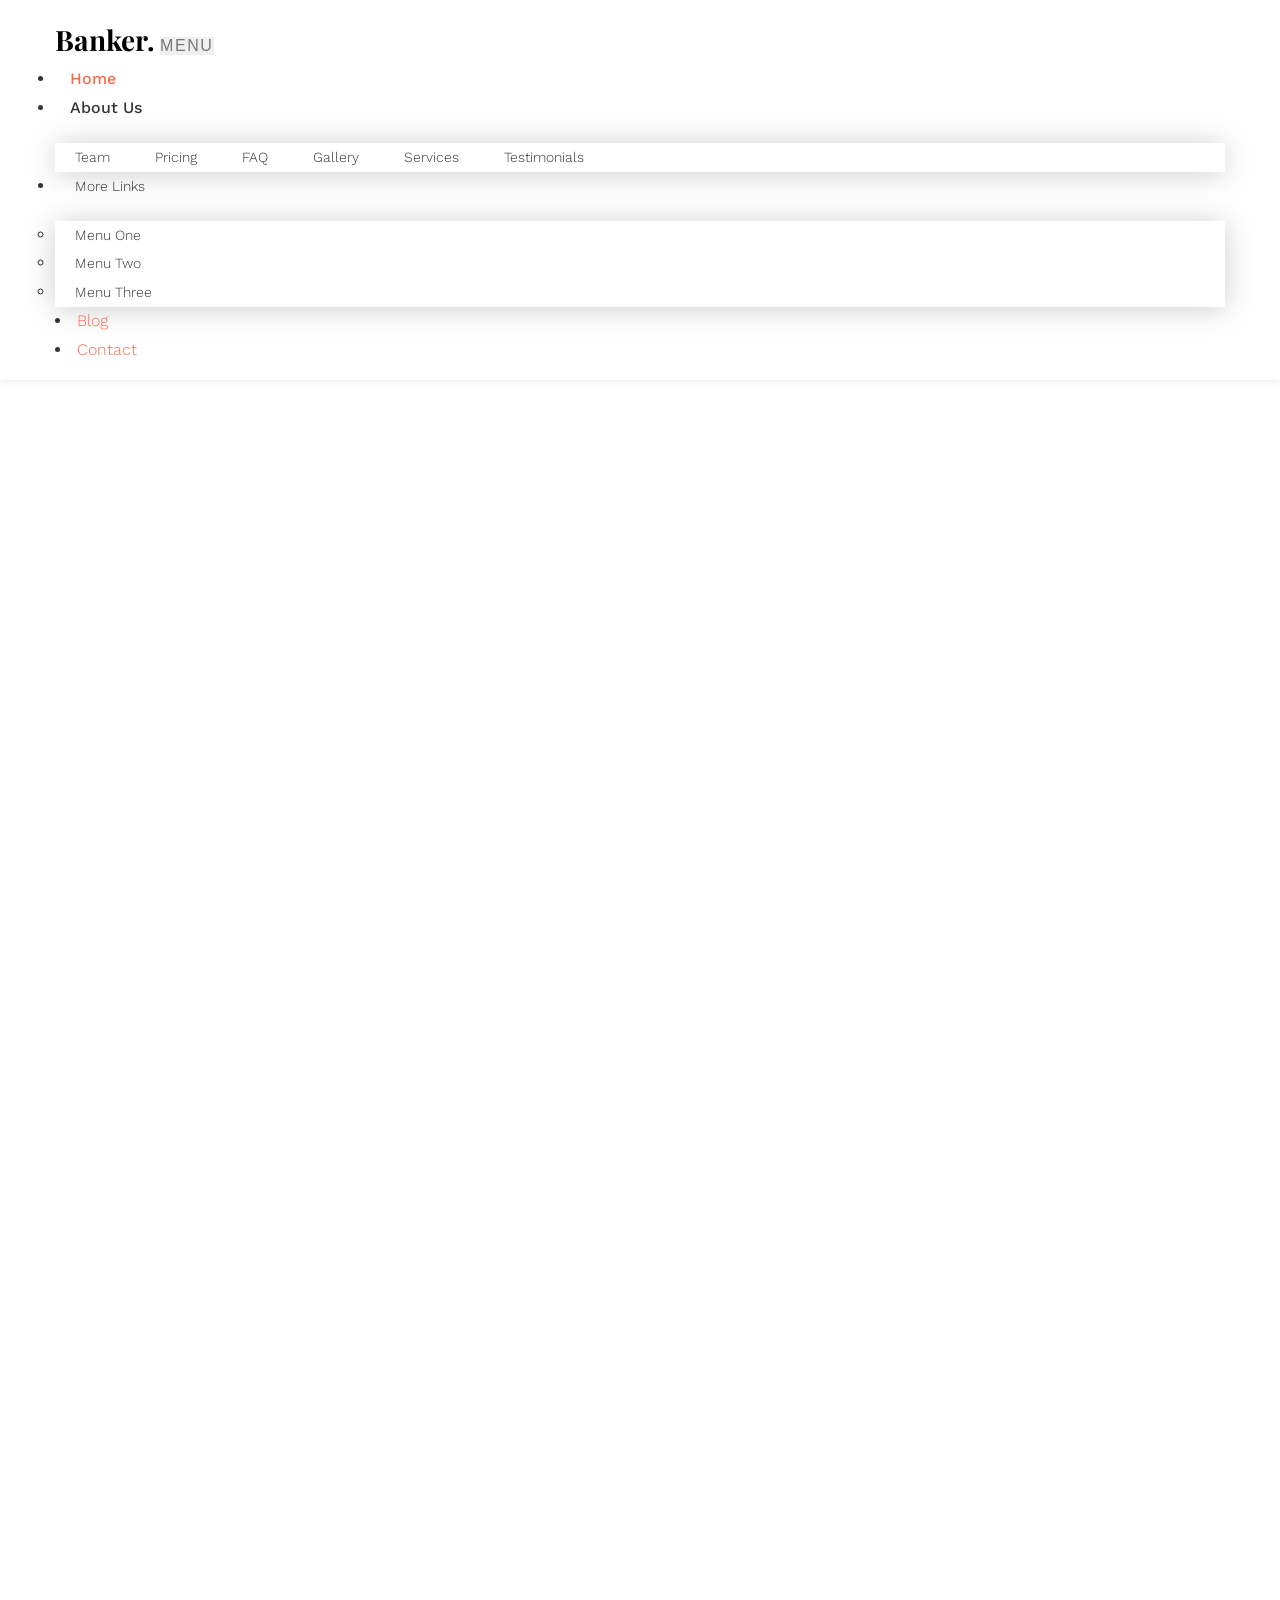
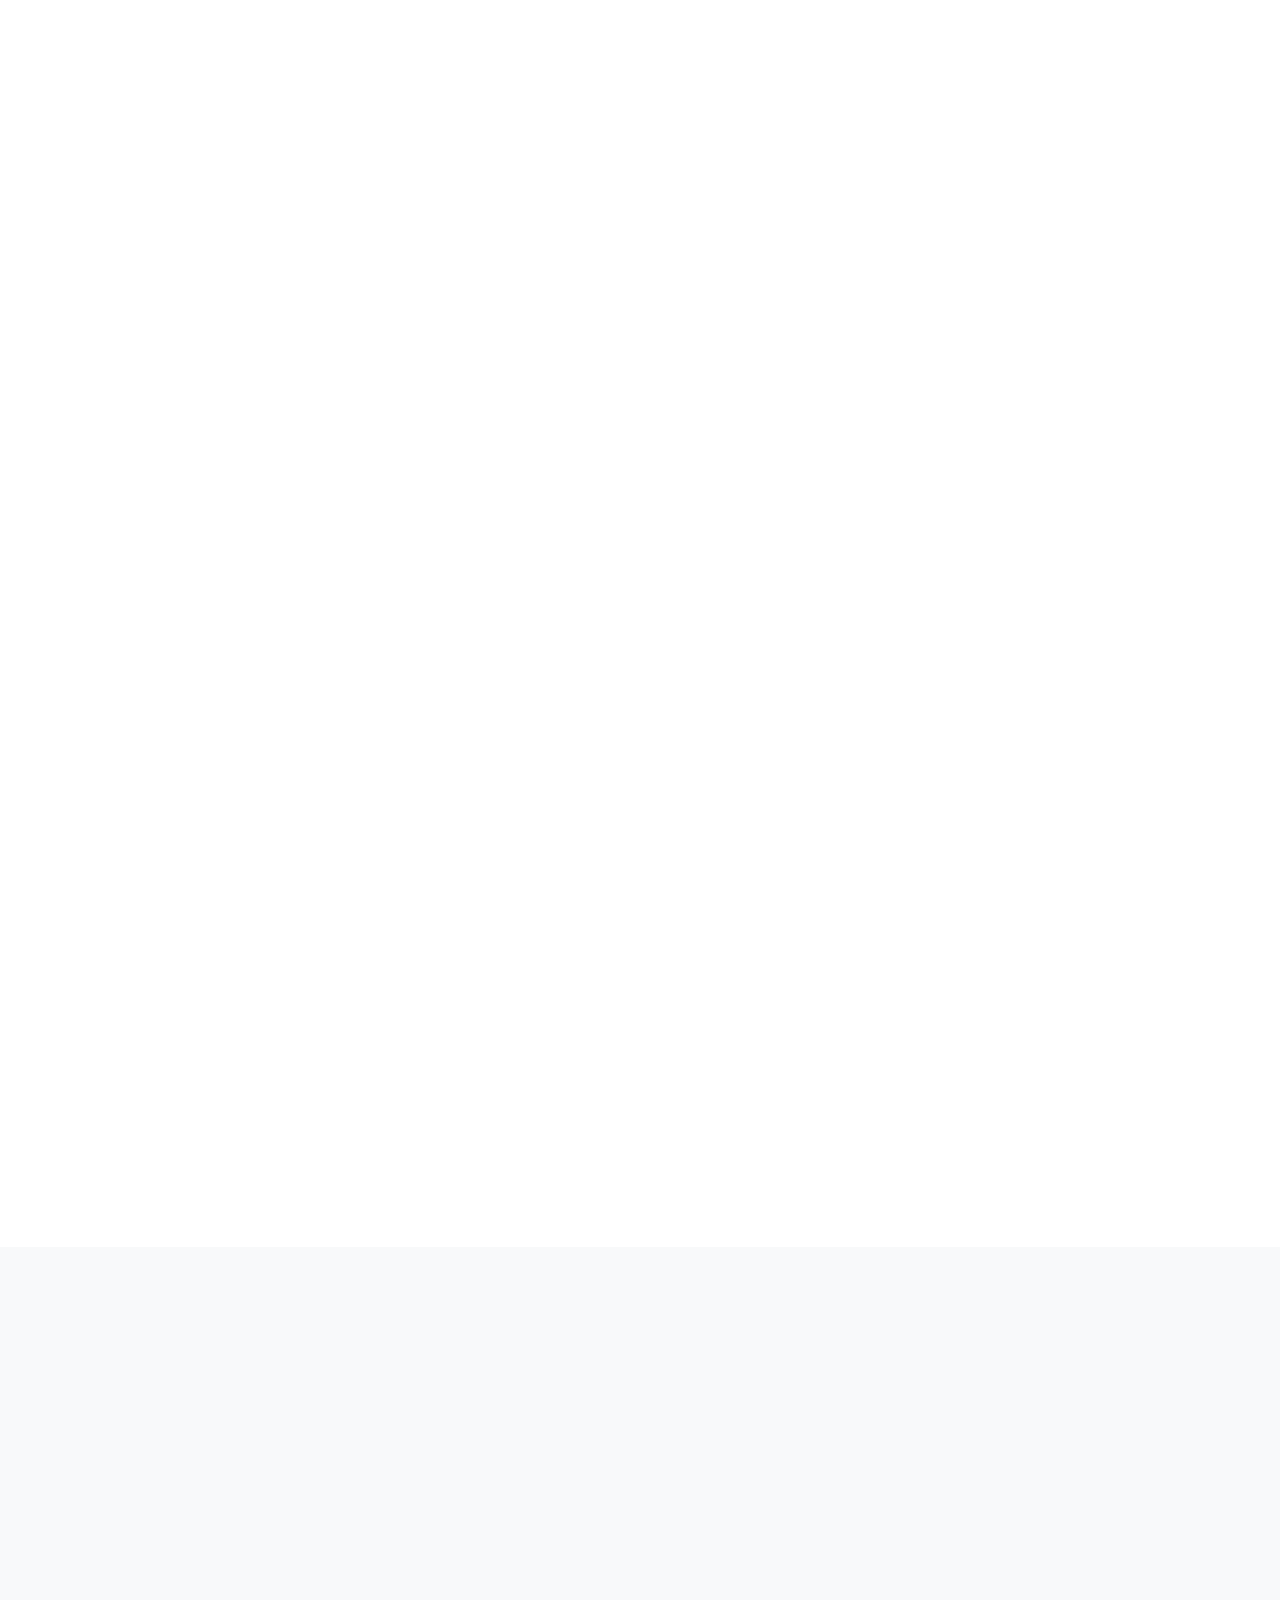
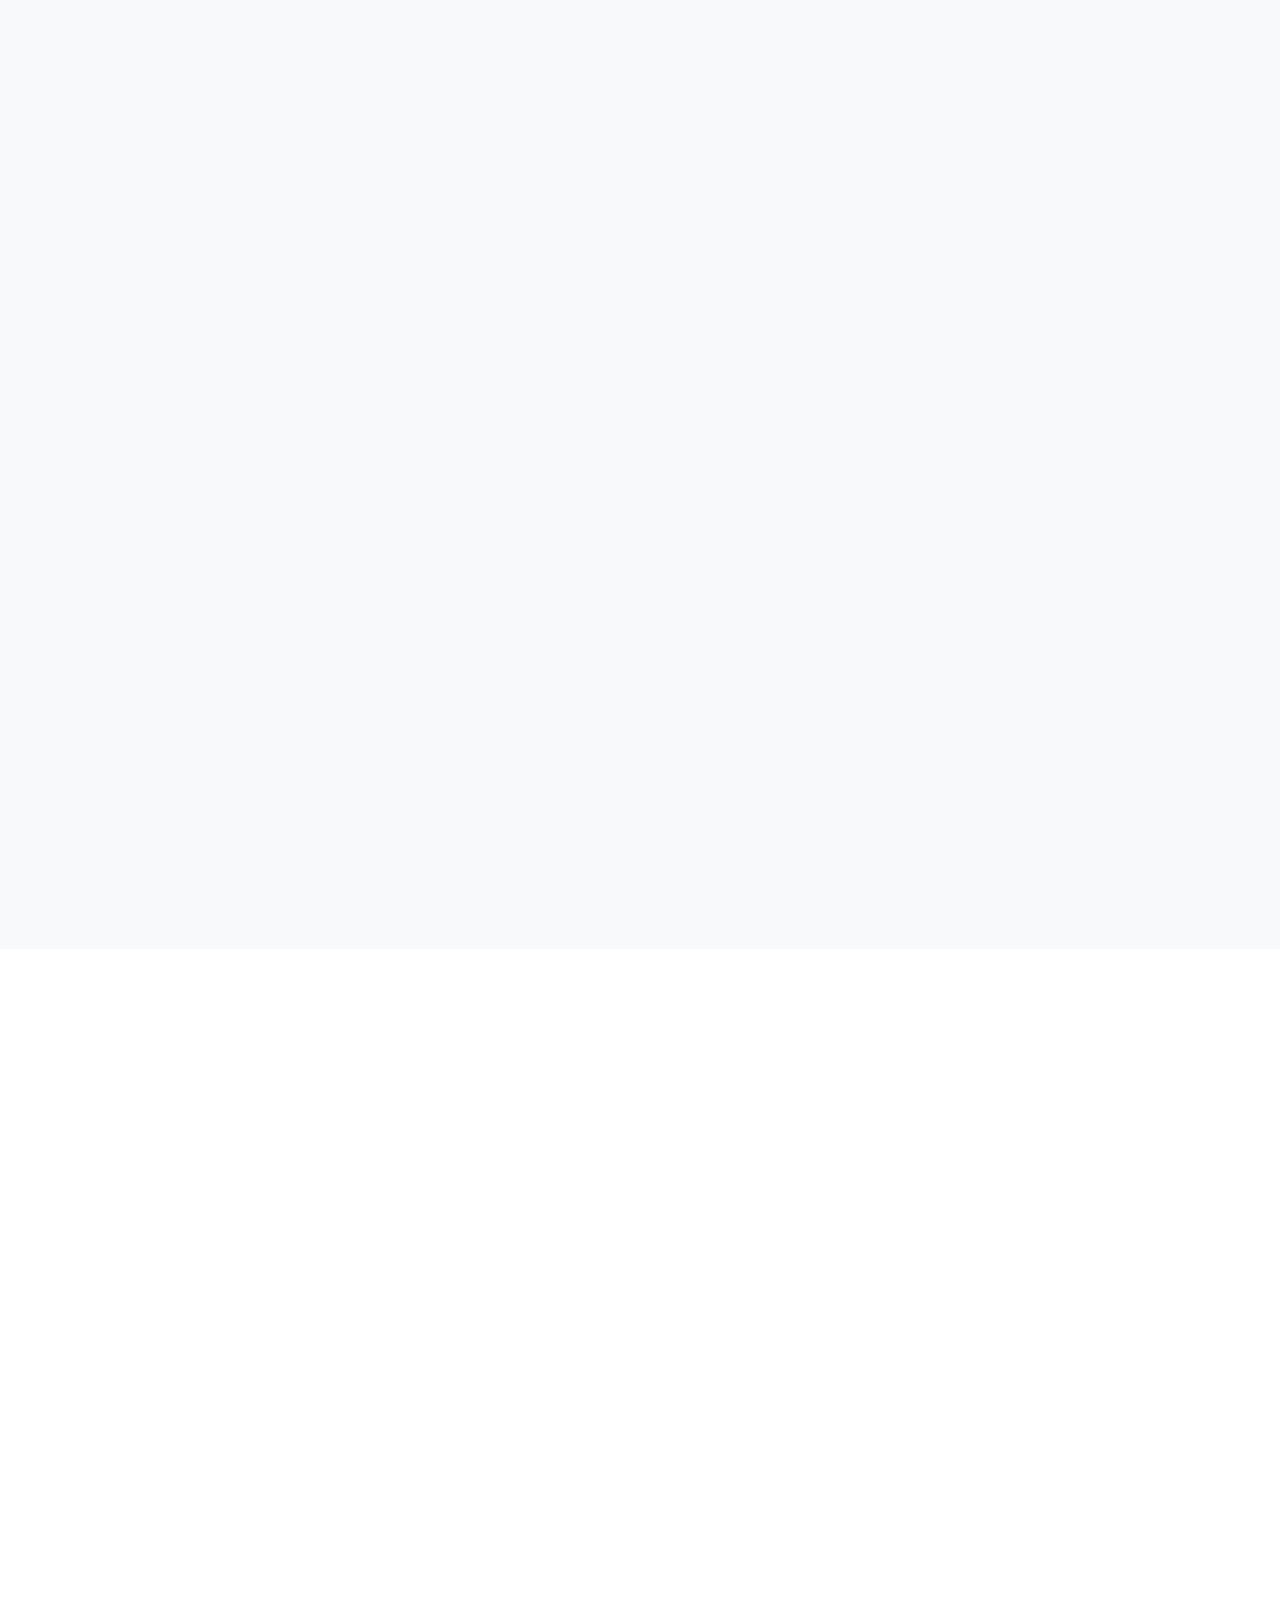
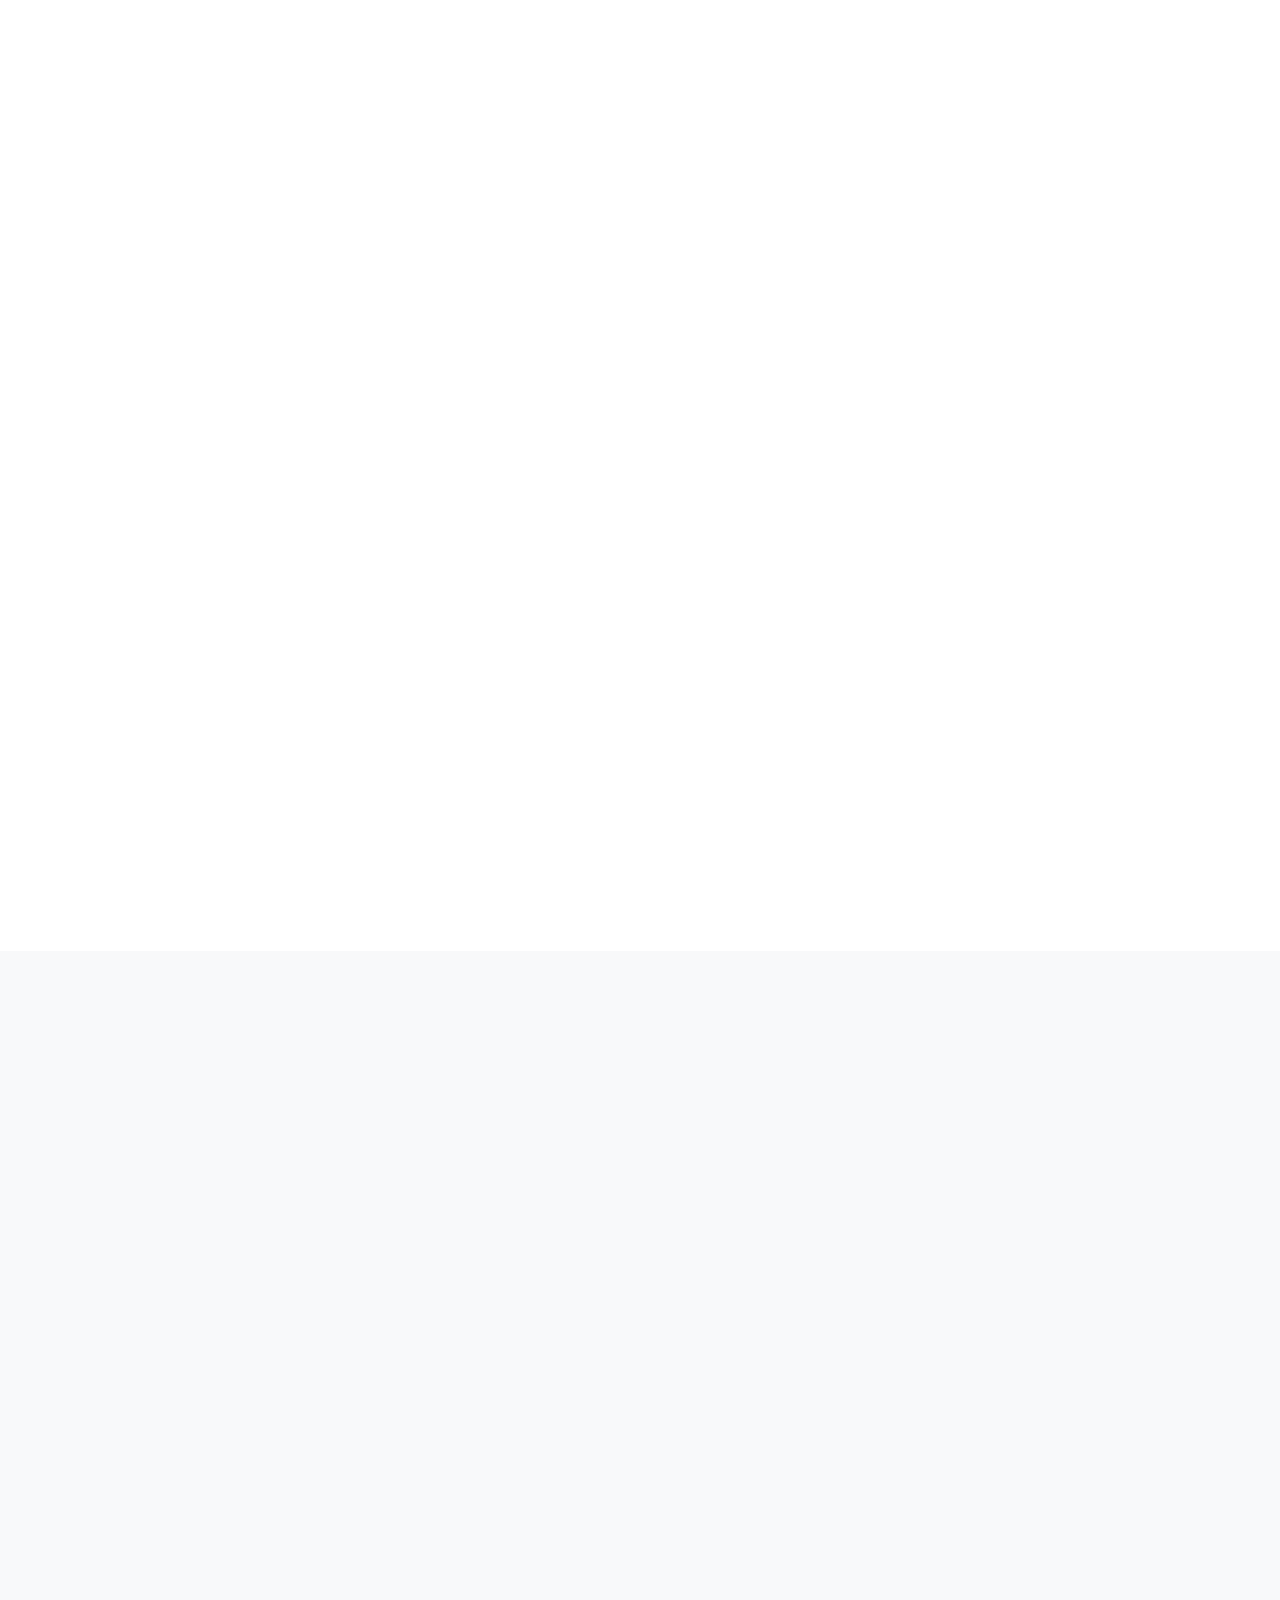
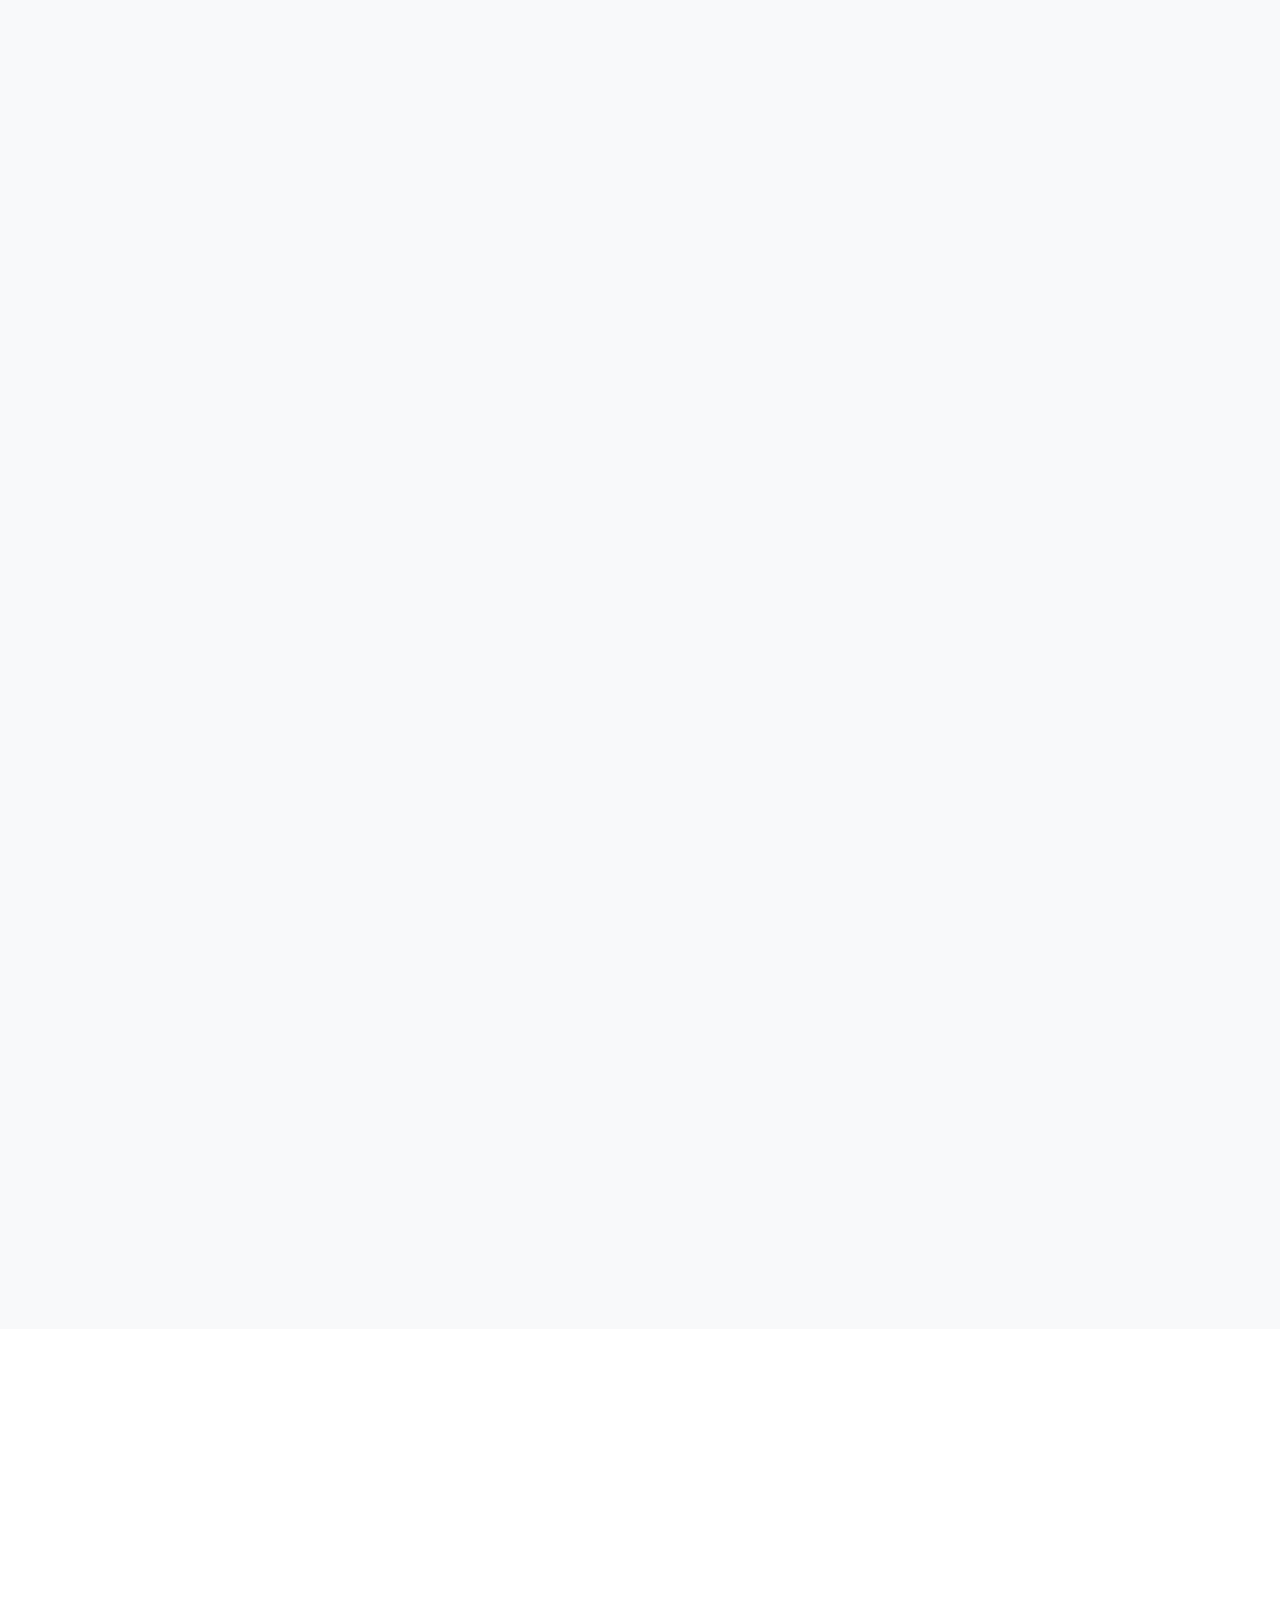
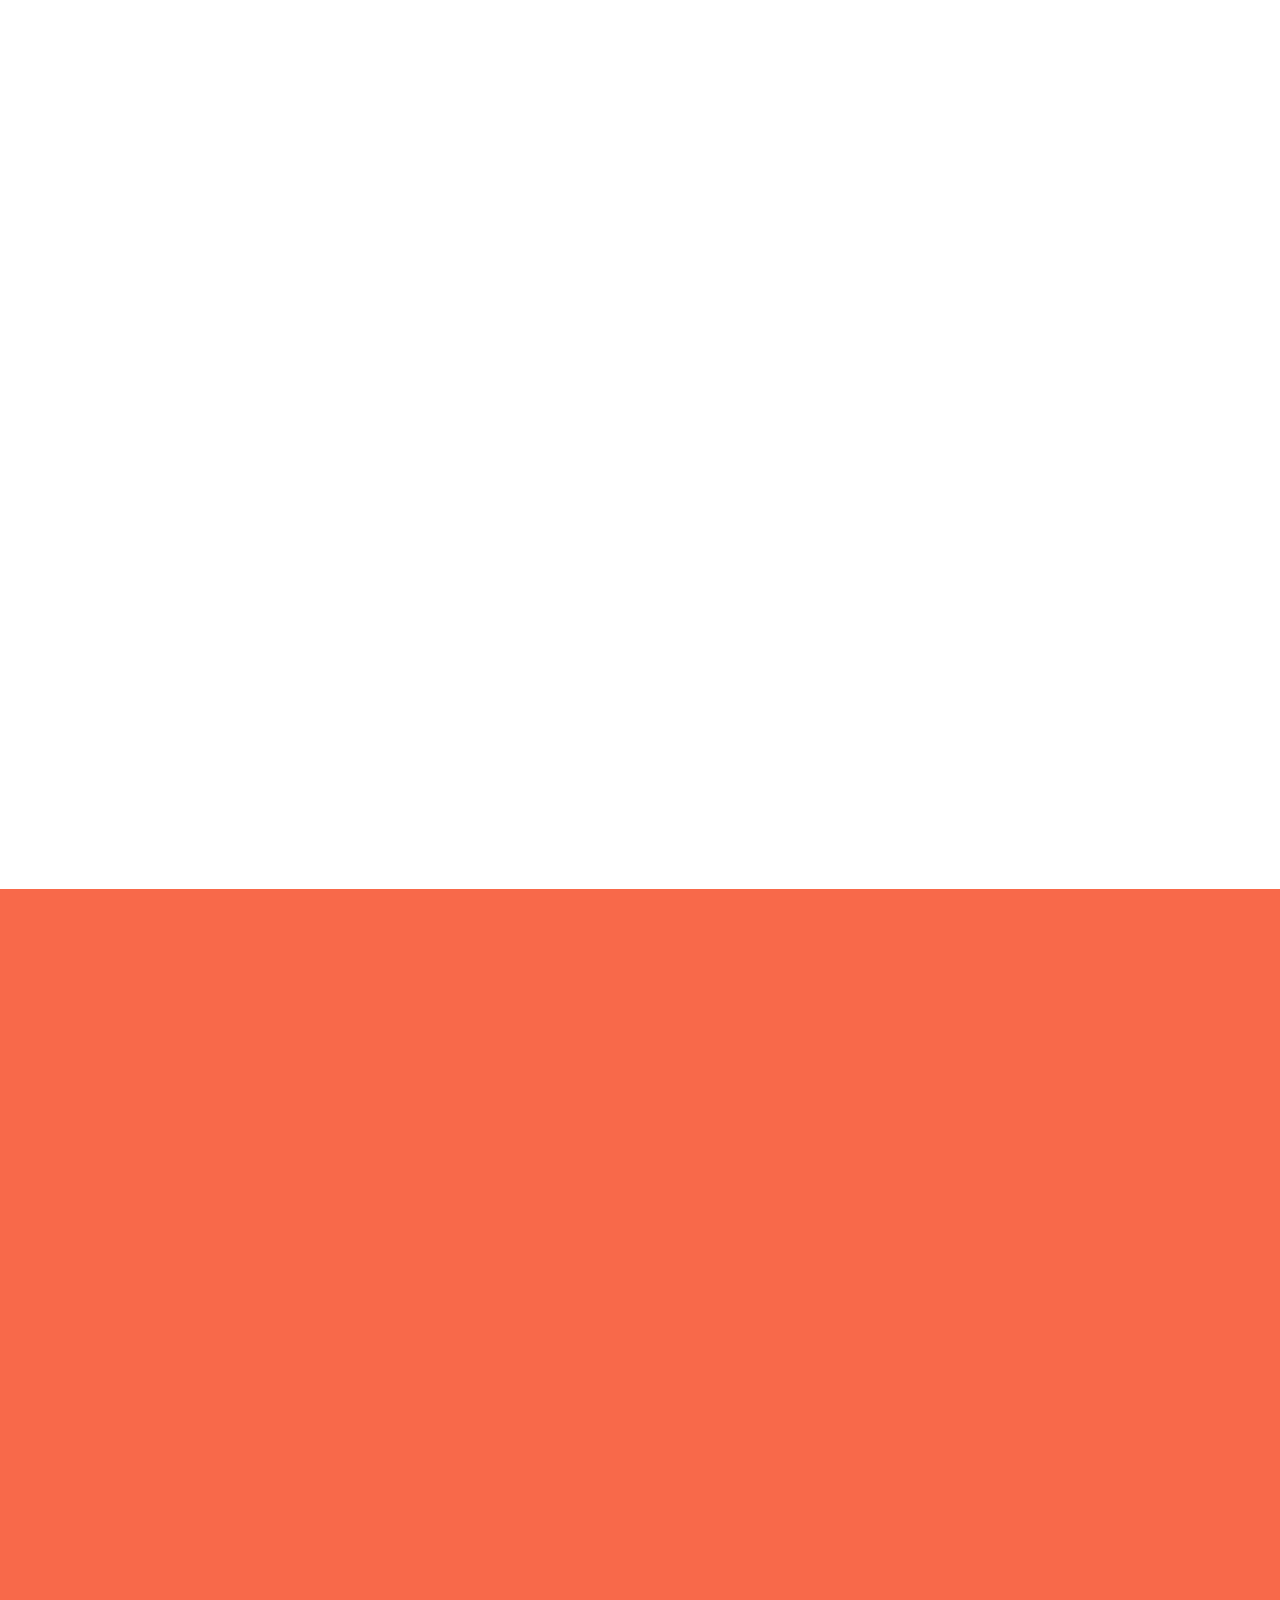
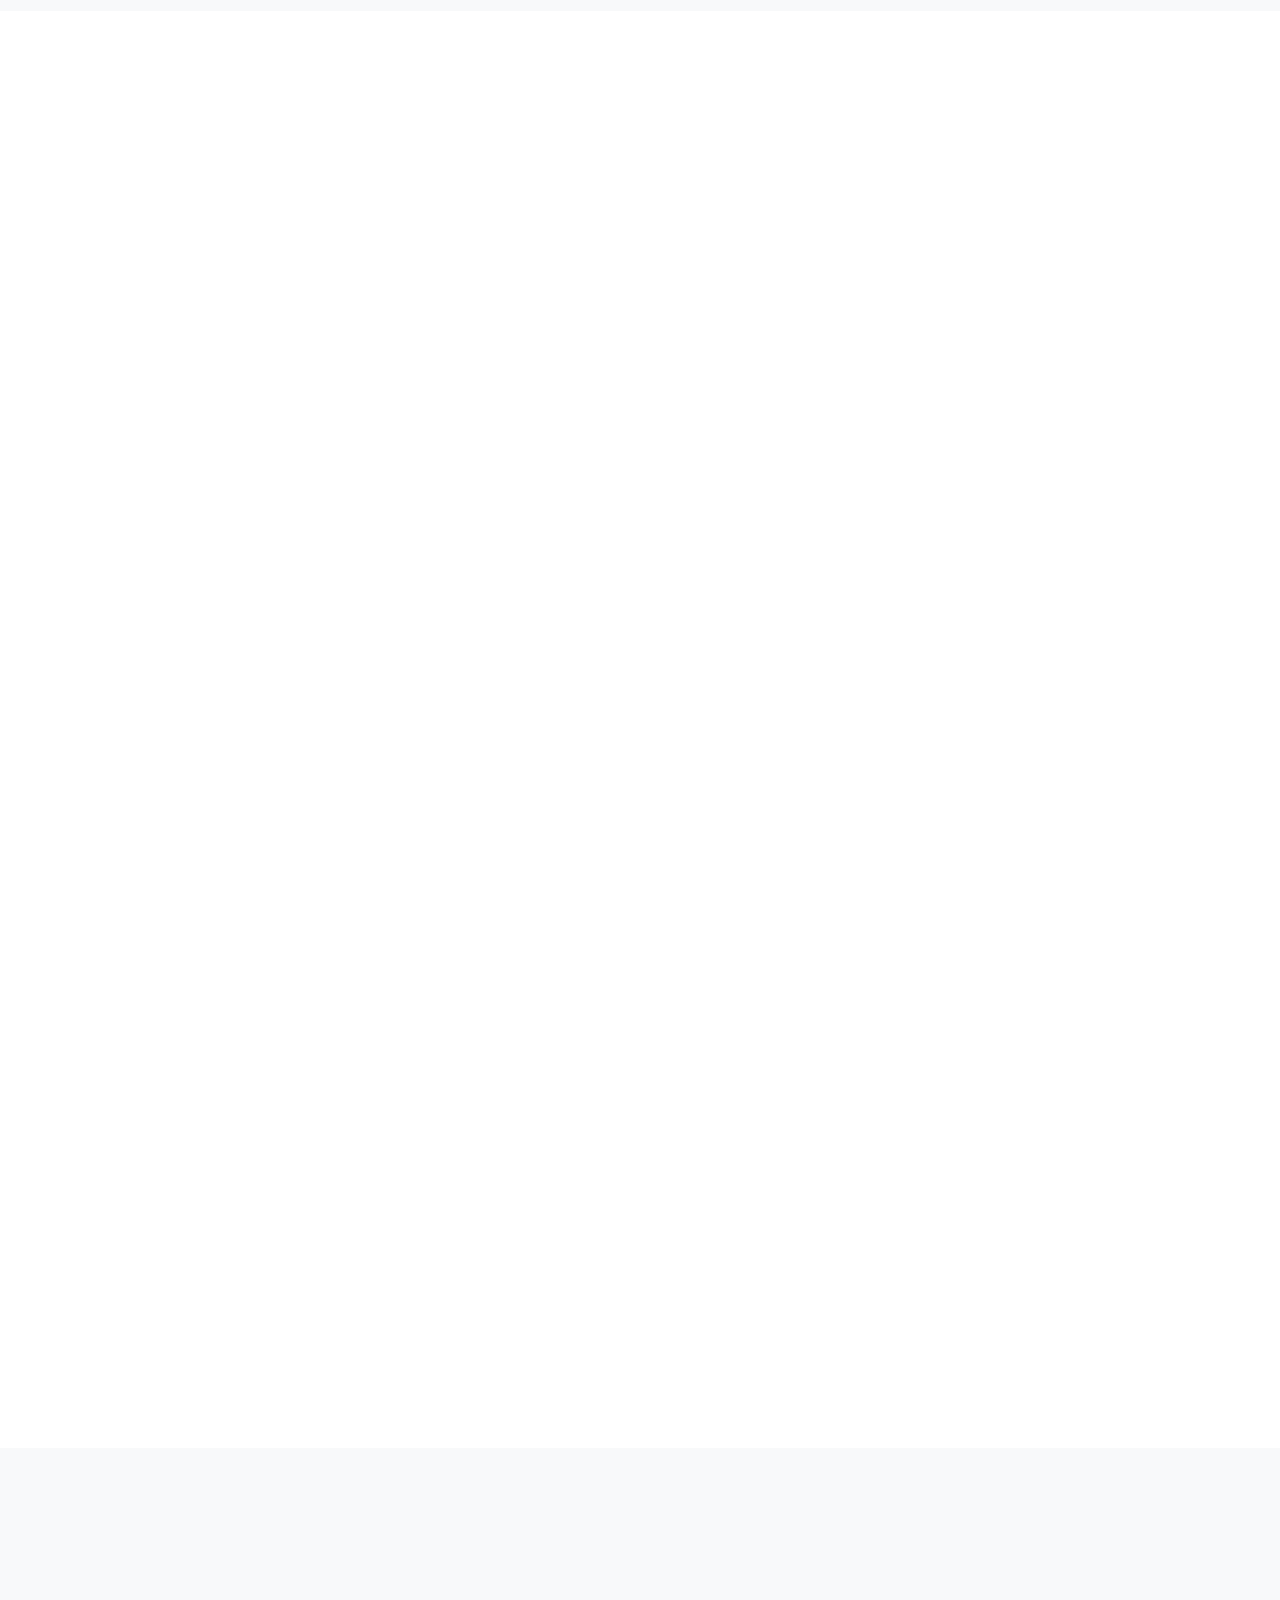
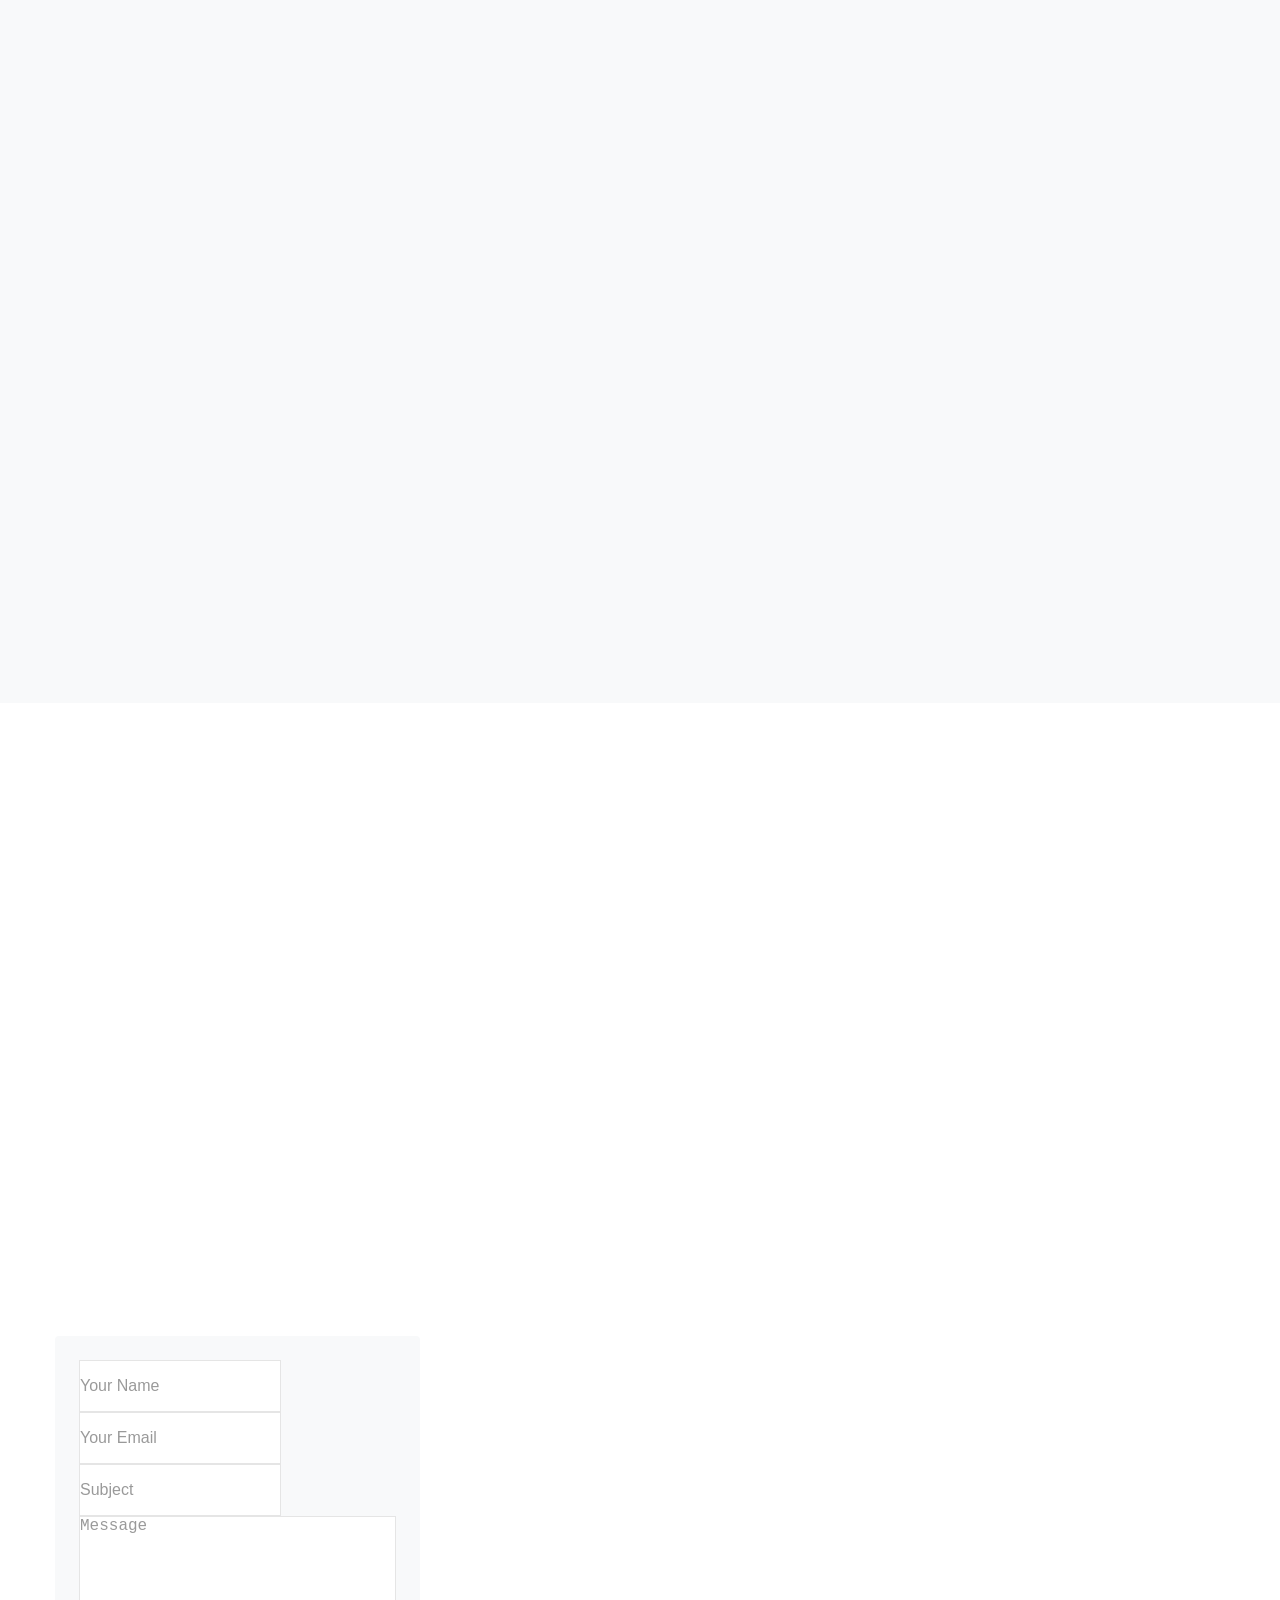
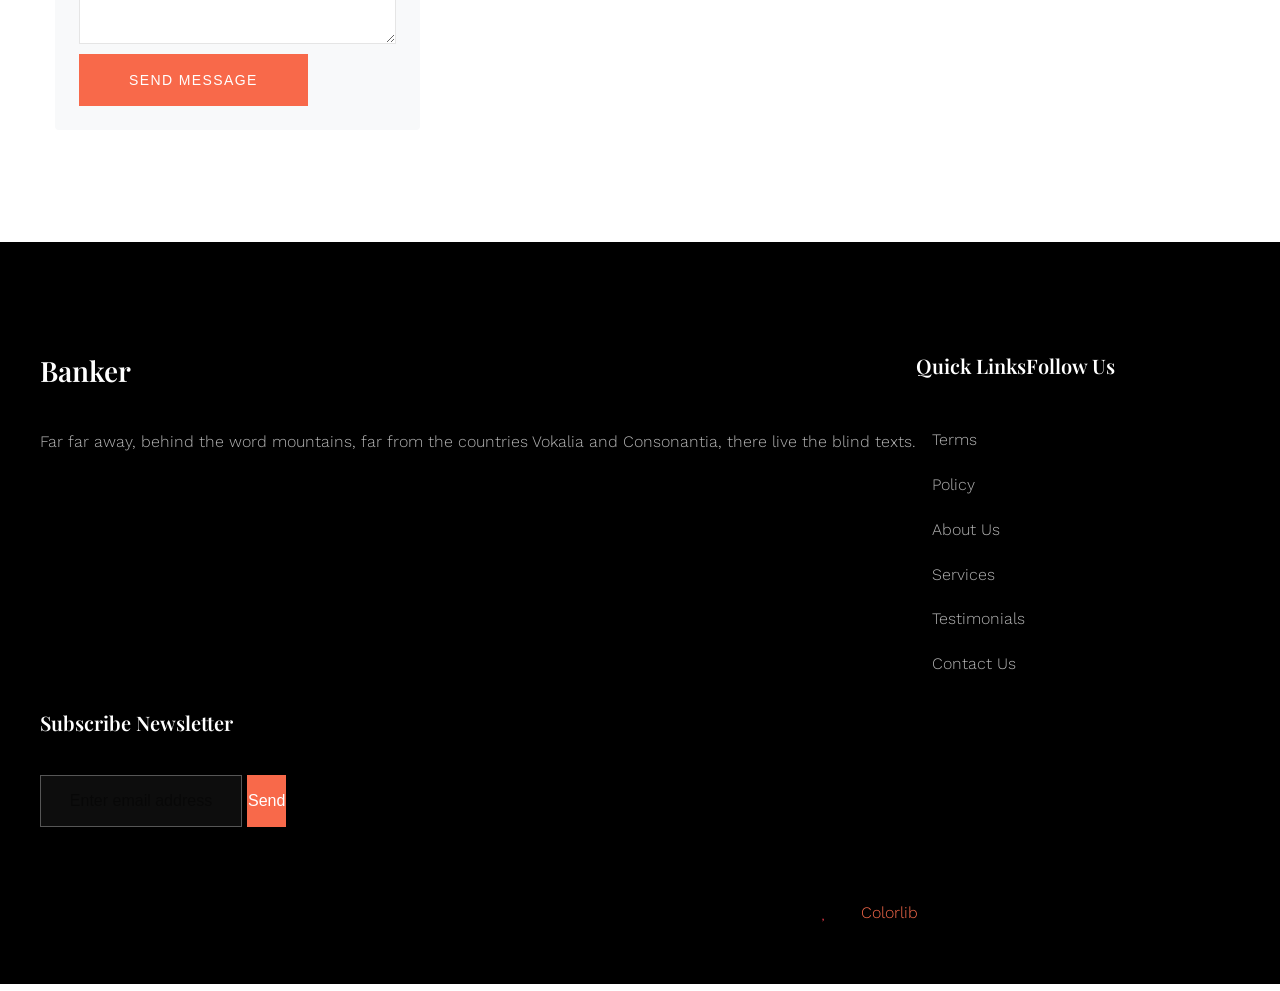
==== commit 004affbc: "Merge 060fd2f5ceffeae7ec8ac1cada84a8b331d4c128 into 8c3c0aff53fa272d4bda0588f3ce23ed13a1b350" ====
--- a/index.html
+++ b/index.html
@@ -3,116 +3,360 @@
 <head>
     <meta charset="UTF-8">
     <meta name="viewport" content="width=device-width, initial-scale=1.0">
-    <title>Banker - Banking HTML5 Template</title>
-    <link rel="stylesheet" href="style.css">
-    <link href="https://fonts.googleapis.com/css2?family=Inter:wght@300;400;500;600;700;800&display=swap" rel="stylesheet">
-    <link rel="stylesheet" href="https://cdnjs.cloudflare.com/ajax/libs/font-awesome/6.0.0/css/all.min.css">
+    <title>Banker - Free Bootstrap 4 Template by Colorlib</title>
+    <link rel="stylesheet" href="styles.css">
+    <link href="https://cdnjs.cloudflare.com/ajax/libs/font-awesome/5.15.4/css/all.min.css" rel="stylesheet">
+    <link href="https://fonts.googleapis.com/css2?family=Playfair+Display:wght@400;700;900&family=Work+Sans:wght@300;400;500;600;700&display=swap" rel="stylesheet">
 </head>
 <body>
-    <!-- Header -->
-    <header class="header">
-        <div class="container">
-            <nav class="navbar">
-                <div class="logo">
-                    <a href="index.html">
-                        <img src="https://preview.colorlib.com/theme/banker/images/logo.png" alt="Banker">
-                    </a>
-                </div>
-                <ul class="nav-menu">
-                    <li><a href="#home" class="nav-link active">Home</a></li>
-                    <li><a href="#about" class="nav-link">About</a></li>
-                    <li><a href="#services" class="nav-link">Services</a></li>
-                    <li><a href="#blog" class="nav-link">Blog</a></li>
-                    <li><a href="#contact" class="nav-link">Contact</a></li>
+    <!-- Navigation -->
+    <nav class="navbar navbar-expand-lg ftco_navbar ftco-navbar-light" id="ftco-navbar">
+        <div class="container">
+            <a class="navbar-brand" href="index.html">Banker.</a>
+            <button class="navbar-toggler" type="button" data-toggle="collapse" data-target="#ftco-nav">
+                <span class="oi oi-menu"></span> Menu
+            </button>
+            
+            <div class="collapse navbar-collapse" id="ftco-nav">
+                <ul class="navbar-nav ml-auto">
+                    <li class="nav-item active"><a href="#" class="nav-link">Home</a></li>
+                    <li class="nav-item dropdown">
+                        <a class="nav-link dropdown-toggle" href="#" id="dropdown04" role="button" data-toggle="dropdown">About Us</a>
+                        <div class="dropdown-menu">
+                            <a class="dropdown-item" href="team.html">Team</a>
+                            <a class="dropdown-item" href="pricing.html">Pricing</a>
+                            <a class="dropdown-item" href="faq.html">FAQ</a>
+                            <a class="dropdown-item" href="gallery.html">Gallery</a>
+                            <a class="dropdown-item" href="services.html">Services</a>
+                            <a class="dropdown-item" href="testimonials.html">Testimonials</a>
+                            <li class="nav-item dropdown dropdown-hover">
+                                <a class="dropdown-item dropdown-toggle" href="#" id="dropdown04-1">More Links</a>
+                                <ul class="dropdown-menu">
+                                    <li><a class="dropdown-item" href="#">Menu One</a></li>
+                                    <li><a class="dropdown-item" href="#">Menu Two</a></li>
+                                    <li><a class="dropdown-item" href="#">Menu Three</a></li>
+                                </ul>
+                            </li>
+                        </div>
+                    </li>
+                    <li class="nav-item"><a href="blog.html" class="nav-link">Blog</a></li>
+                    <li class="nav-item"><a href="contact.html" class="nav-link">Contact</a></li>
                 </ul>
-                <div class="nav-buttons">
-                    <a href="#" class="btn btn-outline">Sign In</a>
-                    <a href="#" class="btn btn-primary">Sign Up</a>
-                </div>
-                <div class="hamburger">
-                    <span class="bar"></span>
-                    <span class="bar"></span>
-                    <span class="bar"></span>
-                </div>
-            </nav>
-        </div>
-    </header>
+            </div>
+        </div>
+    </nav>
 
     <!-- Hero Section -->
-    <section id="home" class="hero">
-        <div class="container">
-            <div class="hero-content">
-                <div class="hero-text">
-                    <h1>Banking Solutions That Work For You</h1>
-                    <p>Far far away, behind the word mountains, far from the countries Vokalia and Consonantia, there live the blind texts.</p>
-                    <div class="hero-buttons">
-                        <a href="#" class="btn btn-primary">Get Started</a>
-                        <a href="#" class="btn btn-play">
-                            <i class="fas fa-play"></i>
-                            <span>Watch Video</span>
-                        </a>
-                    </div>
-                </div>
-                <div class="hero-image">
-                    <img src="https://preview.colorlib.com/theme/banker/images/hero-bg.jpg" alt="Banking">
+    <section class="hero-wrap">
+        <div class="container">
+            <div class="row">
+                <div class="col-md-4 d-flex align-items-center">
+                    <div class="intro ftco-animate">
+                        <div class="icon">
+                            <span class="flaticon-money"></span>
+                        </div>
+                        <h3>Banking Solutions</h3>
+                        <p>Lorem ipsum dolor sit amet, consectetur adipisicing elit. Provident cupiditate suscipit, magnam libero velit esse sapiente officia inventore!</p>
+                    </div>
+                </div>
+                <div class="col-md-4 d-flex align-items-center">
+                    <div class="intro ftco-animate">
+                        <div class="icon">
+                            <span class="flaticon-analytics"></span>
+                        </div>
+                        <h3>Financing Solutions</h3>
+                        <p>Lorem ipsum dolor sit amet, consectetur adipisicing elit. Provident cupiditate suscipit, magnam libero velit esse sapiente officia inventore!</p>
+                    </div>
+                </div>
+                <div class="col-md-4 d-flex align-items-center">
+                    <div class="intro ftco-animate">
+                        <div class="icon">
+                            <span class="flaticon-coins"></span>
+                        </div>
+                        <h3>Savings Accounts</h3>
+                        <p>Lorem ipsum dolor sit amet, consectetur adipisicing elit. Provident cupiditate suscipit, magnam libero velit esse sapiente officia inventore!</p>
+                    </div>
                 </div>
             </div>
         </div>
     </section>
 
     <!-- Features Section -->
-    <section class="features">
-        <div class="container">
-            <div class="features-grid">
-                <div class="feature-card">
-                    <div class="feature-icon">
-                        <i class="fas fa-shield-alt"></i>
-                    </div>
-                    <h3>Secure Banking</h3>
-                    <p>Far far away, behind the word mountains, far from the countries Vokalia and Consonantia.</p>
-                </div>
-                <div class="feature-card">
-                    <div class="feature-icon">
-                        <i class="fas fa-mobile-alt"></i>
-                    </div>
-                    <h3>Mobile Banking</h3>
-                    <p>Far far away, behind the word mountains, far from the countries Vokalia and Consonantia.</p>
-                </div>
-                <div class="feature-card">
-                    <div class="feature-icon">
-                        <i class="fas fa-chart-line"></i>
-                    </div>
-                    <h3>Investment</h3>
-                    <p>Far far away, behind the word mountains, far from the countries Vokalia and Consonantia.</p>
+    <section class="ftco-section">
+        <div class="container">
+            <div class="row">
+                <div class="col-md-6 col-lg-3 d-flex align-self-stretch ftco-animate">
+                    <div class="media block-6 services d-block text-center">
+                        <div class="icon justify-content-center align-items-center d-flex">
+                            <span class="flaticon-money"></span>
+                        </div>
+                        <div class="media-body">
+                            <h3 class="heading mb-3">Money Savings</h3>
+                            <p>A small river named Duden flows by their place and supplies it with the necessary regelialia.</p>
+                        </div>
+                    </div>      
+                </div>
+                <div class="col-md-6 col-lg-3 d-flex align-self-stretch ftco-animate">
+                    <div class="media block-6 services d-block text-center">
+                        <div class="icon justify-content-center align-items-center d-flex">
+                            <span class="flaticon-shopping-cart"></span>
+                        </div>
+                        <div class="media-body">
+                            <h3 class="heading mb-3">Online Shoppings</h3>
+                            <p>A small river named Duden flows by their place and supplies it with the necessary regelialia.</p>
+                        </div>
+                    </div>      
+                </div>
+                <div class="col-md-6 col-lg-3 d-flex align-self-stretch ftco-animate">
+                    <div class="media block-6 services d-block text-center">
+                        <div class="icon justify-content-center align-items-center d-flex">
+                            <span class="flaticon-credit-card"></span>
+                        </div>
+                        <div class="media-body">
+                            <h3 class="heading mb-3">Credit / Debit Cards</h3>
+                            <p>A small river named Duden flows by their place and supplies it with the necessary regelialia.</p>
+                        </div>
+                    </div>      
+                </div>
+                <div class="col-md-6 col-lg-3 d-flex align-self-stretch ftco-animate">
+                    <div class="media block-6 services d-block text-center">
+                        <div class="icon justify-content-center align-items-center d-flex">
+                            <span class="flaticon-calculator"></span>
+                        </div>
+                        <div class="media-body">
+                            <h3 class="heading mb-3">Amortization Computation</h3>
+                            <p>A small river named Duden flows by their place and supplies it with the necessary regelialia.</p>
+                        </div>
+                    </div>      
                 </div>
             </div>
         </div>
     </section>
 
     <!-- About Section -->
-    <section id="about" class="about">
-        <div class="container">
-            <div class="about-content">
-                <div class="about-image">
-                    <img src="https://preview.colorlib.com/theme/banker/images/about.jpg" alt="About Us">
-                </div>
-                <div class="about-text">
-                    <span class="section-subtitle">About Us</span>
-                    <h2>We Are The Best Bank For International Trade</h2>
+    <section class="ftco-section ftco-no-pt ftco-no-pb">
+        <div class="container">
+            <div class="row d-flex">
+                <div class="col-md-6 d-flex">
+                    <div class="img img-2 w-100 mr-md-2" style="background-image: url('https://images.unsplash.com/photo-1556742049-0cfed4f6a45d?ixlib=rb-4.0.3&auto=format&fit=crop&w=800&q=80');"></div>
+                    <div class="img img-2 w-100 ml-md-2" style="background-image: url('https://images.unsplash.com/photo-1507003211169-0a1dd7228f2d?ixlib=rb-4.0.3&auto=format&fit=crop&w=800&q=80');"></div>
+                </div>
+                <div class="col-md-6 pl-md-5">
+                    <div class="row justify-content-start pb-3">
+                        <div class="col-md-12 heading-section ftco-animate">
+                            <span class="subheading">Welcome to Banker</span>
+                            <h2 class="mb-4">About Us</h2>
+                            <p>Lorem ipsum dolor sit amet consectetur adipisicing elit. Minus minima neque tempora reiciendis.</p>
+                            <div class="d-flex align-items-center">
+                                <ul class="about-info mt-4 px-md-0 px-2">
+                                    <li class="d-flex"><span>Officia quaerat eaque neque</span></li>
+                                    <li class="d-flex"><span>Lorem ipsum dolor sit amet</span></li>
+                                    <li class="d-flex"><span>Consectetur adipisicing elit</span></li>
+                                </ul>
+                            </div>
+                        </div>
+                    </div>
+                </div>
+            </div>
+        </div>
+    </section>
+
+    <section class="ftco-section">
+        <div class="container">
+            <div class="row justify-content-center pb-5">
+                <div class="col-md-7 heading-section text-center ftco-animate">
+                    <span class="subheading">We Solve Your Financial Problem</span>
+                    <h2>We Solve Your Financial Problem</h2>
                     <p>Far far away, behind the word mountains, far from the countries Vokalia and Consonantia, there live the blind texts. Separated they live in Bookmarksgrove right at the coast of the Semantics, a large language ocean.</p>
                     <p>A small river named Duden flows by their place and supplies it with the necessary regelialia. It is a paradisematic country, in which roasted parts of sentences fly into your mouth.</p>
-                    <div class="about-stats">
-                        <div class="stat">
-                            <h3>50K+</h3>
-                            <p>Happy Customers</p>
-                        </div>
-                        <div class="stat">
-                            <h3>25+</h3>
-                            <p>Years Experience</p>
-                        </div>
-                        <div class="stat">
-                            <h3>100%</h3>
-                            <p>Secure Banking</p>
+                </div>
+            </div>
+        </div>
+    </section>
+
+    <!-- Team Section -->
+    <section class="ftco-section bg-light">
+        <div class="container">
+            <div class="row justify-content-center pb-5">
+                <div class="col-md-8 heading-section text-center ftco-animate">
+                    <span class="subheading">Our Team</span>
+                    <h2 class="mb-4">Meet Team</h2>
+                    <p>A small river named Duden flows by their place and supplies it with the necessary regelialia.</p>
+                </div>
+            </div>
+            <div class="row">
+                <div class="col-md-6 col-lg-3 ftco-animate">
+                    <div class="staff">
+                        <div class="img-wrap d-flex align-items-stretch">
+                            <div class="img align-self-stretch" style="background-image: url('https://images.unsplash.com/photo-1494790108755-2616b612b977?ixlib=rb-4.0.3&auto=format&fit=crop&w=300&q=80');"></div>
+                        </div>
+                        <div class="text pt-3 text-center">
+                            <h3>Kaiara Spencer</h3>
+                            <span class="position mb-2">Finance Manager</span>
+                        </div>
+                    </div>
+                </div>
+                <div class="col-md-6 col-lg-3 ftco-animate">
+                    <div class="staff">
+                        <div class="img-wrap d-flex align-items-stretch">
+                            <div class="img align-self-stretch" style="background-image: url('https://images.unsplash.com/photo-1472099645785-5658abf4ff4e?ixlib=rb-4.0.3&auto=format&fit=crop&w=300&q=80');"></div>
+                        </div>
+                        <div class="text pt-3 text-center">
+                            <h3>Dave Simpson</h3>
+                            <span class="position mb-2">Marketing Manager</span>
+                        </div>
+                    </div>
+                </div>
+                <div class="col-md-6 col-lg-3 ftco-animate">
+                    <div class="staff">
+                        <div class="img-wrap d-flex align-items-stretch">
+                            <div class="img align-self-stretch" style="background-image: url('https://images.unsplash.com/photo-1507003211169-0a1dd7228f2d?ixlib=rb-4.0.3&auto=format&fit=crop&w=300&q=80');"></div>
+                        </div>
+                        <div class="text pt-3 text-center">
+                            <h3>Ben Thompson</h3>
+                            <span class="position mb-2">Accountant</span>
+                        </div>
+                    </div>
+                </div>
+                <div class="col-md-6 col-lg-3 ftco-animate">
+                    <div class="staff">
+                        <div class="img-wrap d-flex align-items-stretch">
+                            <div class="img align-self-stretch" style="background-image: url('https://images.unsplash.com/photo-1438761681033-6461ffad8d80?ixlib=rb-4.0.3&auto=format&fit=crop&w=300&q=80');"></div>
+                        </div>
+                        <div class="text pt-3 text-center">
+                            <h3>Kyla Stewart</h3>
+                            <span class="position mb-2">Accountant</span>
+                        </div>
+                    </div>
+                </div>
+            </div>
+            <div class="row">
+                <div class="col-md-6 col-lg-3 ftco-animate">
+                    <div class="staff">
+                        <div class="img-wrap d-flex align-items-stretch">
+                            <div class="img align-self-stretch" style="background-image: url('https://images.unsplash.com/photo-1494790108755-2616b612b977?ixlib=rb-4.0.3&auto=format&fit=crop&w=300&q=80');"></div>
+                        </div>
+                        <div class="text pt-3 text-center">
+                            <h3>Kaiara Spencer</h3>
+                            <span class="position mb-2">Accountant</span>
+                        </div>
+                    </div>
+                </div>
+                <div class="col-md-6 col-lg-3 ftco-animate">
+                    <div class="staff">
+                        <div class="img-wrap d-flex align-items-stretch">
+                            <div class="img align-self-stretch" style="background-image: url('https://images.unsplash.com/photo-1472099645785-5658abf4ff4e?ixlib=rb-4.0.3&auto=format&fit=crop&w=300&q=80');"></div>
+                        </div>
+                        <div class="text pt-3 text-center">
+                            <h3>Dave Simpson</h3>
+                            <span class="position mb-2">Bank Teller</span>
+                        </div>
+                    </div>
+                </div>
+                <div class="col-md-6 col-lg-3 ftco-animate">
+                    <div class="staff">
+                        <div class="img-wrap d-flex align-items-stretch">
+                            <div class="img align-self-stretch" style="background-image: url('https://images.unsplash.com/photo-1507003211169-0a1dd7228f2d?ixlib=rb-4.0.3&auto=format&fit=crop&w=300&q=80');"></div>
+                        </div>
+                        <div class="text pt-3 text-center">
+                            <h3>Ben Thompson</h3>
+                            <span class="position mb-2">Bank Teller</span>
+                        </div>
+                    </div>
+                </div>
+                <div class="col-md-6 col-lg-3 ftco-animate">
+                    <div class="staff">
+                        <div class="img-wrap d-flex align-items-stretch">
+                            <div class="img align-self-stretch" style="background-image: url('https://images.unsplash.com/photo-1438761681033-6461ffad8d80?ixlib=rb-4.0.3&auto=format&fit=crop&w=300&q=80');"></div>
+                        </div>
+                        <div class="text pt-3 text-center">
+                            <h3>Chris Stewart</h3>
+                            <span class="position mb-2">Bank Teller</span>
+                        </div>
+                    </div>
+                </div>
+            </div>
+        </div>
+    </section>
+
+    <!-- Gallery Section -->
+    <section class="ftco-section">
+        <div class="container">
+            <div class="row justify-content-center pb-5">
+                <div class="col-md-8 heading-section text-center ftco-animate">
+                    <span class="subheading">Gallery</span>
+                    <h2 class="mb-4">Gallery</h2>
+                </div>
+            </div>
+            <div class="row">
+                <div class="col-md-12">
+                    <div class="carousel-testimony owl-carousel ftco-owl">
+                        <div class="item">
+                            <div class="gallery-img" style="background-image: url('https://images.unsplash.com/photo-1560472354-b33ff0c44a43?ixlib=rb-4.0.3&auto=format&fit=crop&w=500&q=80');"></div>
+                        </div>
+                        <div class="item">
+                            <div class="gallery-img" style="background-image: url('https://images.unsplash.com/photo-1559136555-9303baea8ebd?ixlib=rb-4.0.3&auto=format&fit=crop&w=500&q=80');"></div>
+                        </div>
+                        <div class="item">
+                            <div class="gallery-img" style="background-image: url('https://images.unsplash.com/photo-1551836022-deb4988cc6c0?ixlib=rb-4.0.3&auto=format&fit=crop&w=500&q=80');"></div>
+                        </div>
+                    </div>
+                </div>
+            </div>
+        </div>
+    </section>
+
+    <!-- How It Works Section -->
+    <section class="ftco-section bg-light">
+        <div class="container">
+            <div class="row justify-content-center pb-5">
+                <div class="col-md-8 heading-section text-center ftco-animate">
+                    <span class="subheading">How it works</span>
+                    <h2 class="mb-4">How It Works</h2>
+                    <p>A small river named Duden flows by their place and supplies it with the necessary regelialia.</p>
+                </div>
+            </div>
+            <div class="row tabulation mt-4 ftco-animate">
+                <div class="col-md-4">
+                    <div class="nav nav-pills nav-fill d-md-flex d-block flex-column">
+                        <a class="nav-link active py-2" id="v-pills-1-tab" data-toggle="pill" href="#v-pills-1">
+                            <span class="ion-ios-arrow-forward mr-2"></span>
+                            <span class="media-body">
+                                <h3 class="mt-0 h5">01. Online Applications</h3>
+                                <p>A small river named Duden flows by their place and supplies it with the necessary regelialia. It is a paradisematic country, in which roasted parts of sentences fly into your mouth.</p>
+                                <a href="#" class="btn btn-primary">Learn More</a>
+                            </span>
+                        </a>
+
+                        <a class="nav-link py-2" id="v-pills-2-tab" data-toggle="pill" href="#v-pills-2">
+                            <span class="ion-ios-arrow-forward mr-2"></span>
+                            <span class="media-body">
+                                <h3 class="mt-0 h5">02. Get an approval</h3>
+                                <p>A small river named Duden flows by their place and supplies it with the necessary regelialia. It is a paradisematic country, in which roasted parts of sentences fly into your mouth.</p>
+                                <a href="#" class="btn btn-primary">Learn More</a>
+                            </span>
+                        </a>
+
+                        <a class="nav-link py-2" id="v-pills-3-tab" data-toggle="pill" href="#v-pills-3">
+                            <span class="ion-ios-arrow-forward mr-2"></span>
+                            <span class="media-body">
+                                <h3 class="mt-0 h5">03. Card delivery</h3>
+                                <p>A small river named Duden flows by their place and supplies it with the necessary regelialia. It is a paradisematic country, in which roasted parts of sentences fly into your mouth.</p>
+                                <a href="#" class="btn btn-primary">Learn More</a>
+                            </span>
+                        </a>
+                    </div>
+                </div>
+                <div class="col-md-8">
+                    <div class="tab-content">
+                        <div class="tab-pane fade show active" id="v-pills-1">
+                            <div class="img" style="background-image: url('https://images.unsplash.com/photo-1560472354-b33ff0c44a43?ixlib=rb-4.0.3&auto=format&fit=crop&w=800&q=80');"></div>
+                        </div>
+                        <div class="tab-pane fade" id="v-pills-2">
+                            <div class="img" style="background-image: url('https://images.unsplash.com/photo-1559136555-9303baea8ebd?ixlib=rb-4.0.3&auto=format&fit=crop&w=800&q=80');"></div>
+                        </div>
+                        <div class="tab-pane fade" id="v-pills-3">
+                            <div class="img" style="background-image: url('https://images.unsplash.com/photo-1551836022-deb4988cc6c0?ixlib=rb-4.0.3&auto=format&fit=crop&w=800&q=80');"></div>
                         </div>
                     </div>
                 </div>
@@ -121,177 +365,513 @@
     </section>
 
     <!-- Services Section -->
-    <section id="services" class="services">
-        <div class="container">
-            <div class="section-header">
-                <span class="section-subtitle">Our Services</span>
-                <h2>We Provide Best Banking Services</h2>
-                <p>Far far away, behind the word mountains, far from the countries Vokalia and Consonantia, there live the blind texts.</p>
-            </div>
-            <div class="services-grid">
-                <div class="service-card">
-                    <div class="service-icon">
-                        <i class="fas fa-credit-card"></i>
-                    </div>
-                    <h3>Credit Cards</h3>
-                    <p>Far far away, behind the word mountains, far from the countries Vokalia and Consonantia.</p>
-                    <a href="#" class="service-link">Learn More <i class="fas fa-arrow-right"></i></a>
-                </div>
-                <div class="service-card">
-                    <div class="service-icon">
-                        <i class="fas fa-home"></i>
-                    </div>
-                    <h3>Home Loans</h3>
-                    <p>Far far away, behind the word mountains, far from the countries Vokalia and Consonantia.</p>
-                    <a href="#" class="service-link">Learn More <i class="fas fa-arrow-right"></i></a>
-                </div>
-                <div class="service-card">
-                    <div class="service-icon">
-                        <i class="fas fa-chart-line"></i>
-                    </div>
-                    <h3>Investment</h3>
-                    <p>Far far away, behind the word mountains, far from the countries Vokalia and Consonantia.</p>
-                    <a href="#" class="service-link">Learn More <i class="fas fa-arrow-right"></i></a>
-                </div>
-                <div class="service-card">
-                    <div class="service-icon">
-                        <i class="fas fa-shield-alt"></i>
-                    </div>
-                    <h3>Insurance</h3>
-                    <p>Far far away, behind the word mountains, far from the countries Vokalia and Consonantia.</p>
-                    <a href="#" class="service-link">Learn More <i class="fas fa-arrow-right"></i></a>
-                </div>
-                <div class="service-card">
-                    <div class="service-icon">
-                        <i class="fas fa-mobile-alt"></i>
-                    </div>
-                    <h3>Mobile Banking</h3>
-                    <p>Far far away, behind the word mountains, far from the countries Vokalia and Consonantia.</p>
-                    <a href="#" class="service-link">Learn More <i class="fas fa-arrow-right"></i></a>
-                </div>
-                <div class="service-card">
-                    <div class="service-icon">
-                        <i class="fas fa-university"></i>
-                    </div>
-                    <h3>Business Banking</h3>
-                    <p>Far far away, behind the word mountains, far from the countries Vokalia and Consonantia.</p>
-                    <a href="#" class="service-link">Learn More <i class="fas fa-arrow-right"></i></a>
-                </div>
-            </div>
-        </div>
-    </section>
-
-    <!-- CTA Section -->
-    <section class="cta">
-        <div class="container">
-            <div class="cta-content">
-                <h2>Ready to Get Started?</h2>
-                <p>Far far away, behind the word mountains, far from the countries Vokalia and Consonantia, there live the blind texts.</p>
-                <a href="#" class="btn btn-primary">Get Started</a>
+    <section class="ftco-section">
+        <div class="container">
+            <div class="row justify-content-center pb-5">
+                <div class="col-md-8 heading-section text-center ftco-animate">
+                    <span class="subheading">Services</span>
+                    <h2 class="mb-4">Our Services</h2>
+                </div>
+            </div>
+            <div class="row d-flex">
+                <div class="col-md-6 col-lg-4 d-flex align-self-stretch ftco-animate">
+                    <div class="media block-6 services d-block text-center">
+                        <div class="icon justify-content-center align-items-center d-flex">
+                            <span class="flaticon-loan"></span>
+                        </div>
+                        <div class="media-body">
+                            <h3 class="heading mb-3">Business Consulting</h3>
+                            <p>A small river named Duden flows by their place and supplies it with the necessary regelialia.</p>
+                            <a href="#" class="btn btn-primary">Learn More</a>
+                        </div>
+                    </div>      
+                </div>
+                <div class="col-md-6 col-lg-4 d-flex align-self-stretch ftco-animate">
+                    <div class="media block-6 services d-block text-center">
+                        <div class="icon justify-content-center align-items-center d-flex">
+                            <span class="flaticon-credit-card"></span>
+                        </div>
+                        <div class="media-body">
+                            <h3 class="heading mb-3">Credit Card</h3>
+                            <p>A small river named Duden flows by their place and supplies it with the necessary regelialia.</p>
+                            <a href="#" class="btn btn-primary">Learn More</a>
+                        </div>
+                    </div>      
+                </div>
+                <div class="col-md-6 col-lg-4 d-flex align-self-stretch ftco-animate">
+                    <div class="media block-6 services d-block text-center">
+                        <div class="icon justify-content-center align-items-center d-flex">
+                            <span class="flaticon-monitoring"></span>
+                        </div>
+                        <div class="media-body">
+                            <h3 class="heading mb-3">Income Monitoring</h3>
+                            <p>A small river named Duden flows by their place and supplies it with the necessary regelialia.</p>
+                            <a href="#" class="btn btn-primary">Learn More</a>
+                        </div>
+                    </div>      
+                </div>
+                <div class="col-md-6 col-lg-4 d-flex align-self-stretch ftco-animate">
+                    <div class="media block-6 services d-block text-center">
+                        <div class="icon justify-content-center align-items-center d-flex">
+                            <span class="flaticon-insurance"></span>
+                        </div>
+                        <div class="media-body">
+                            <h3 class="heading mb-3">Insurance Consulting</h3>
+                            <p>A small river named Duden flows by their place and supplies it with the necessary regelialia.</p>
+                            <a href="#" class="btn btn-primary">Learn More</a>
+                        </div>
+                    </div>      
+                </div>
+                <div class="col-md-6 col-lg-4 d-flex align-self-stretch ftco-animate">
+                    <div class="media block-6 services d-block text-center">
+                        <div class="icon justify-content-center align-items-center d-flex">
+                            <span class="flaticon-investment"></span>
+                        </div>
+                        <div class="media-body">
+                            <h3 class="heading mb-3">Financial Investment</h3>
+                            <p>A small river named Duden flows by their place and supplies it with the necessary regelialia.</p>
+                            <a href="#" class="btn btn-primary">Learn More</a>
+                        </div>
+                    </div>      
+                </div>
+                <div class="col-md-6 col-lg-4 d-flex align-self-stretch ftco-animate">
+                    <div class="media block-6 services d-block text-center">
+                        <div class="icon justify-content-center align-items-center d-flex">
+                            <span class="flaticon-consultant"></span>
+                        </div>
+                        <div class="media-body">
+                            <h3 class="heading mb-3">Financial Management</h3>
+                            <p>A small river named Duden flows by their place and supplies it with the necessary regelialia.</p>
+                            <a href="#" class="btn btn-primary">Learn More</a>
+                        </div>
+                    </div>      
+                </div>
+            </div>
+        </div>
+    </section>
+
+    <!-- Testimonials Section -->
+    <section class="ftco-section testimony-section bg-primary">
+        <div class="container">
+            <div class="row justify-content-center pb-5">
+                <div class="col-md-8 heading-section heading-section-white text-center ftco-animate">
+                    <span class="subheading">Testimonial</span>
+                    <h2 class="mb-4">Happy Customers</h2>
+                </div>
+            </div>
+            <div class="row ftco-animate">
+                <div class="col-md-12">
+                    <div class="carousel-testimony owl-carousel">
+                        <div class="item">
+                            <div class="testimony-wrap py-4">
+                                <div class="text">
+                                    <p class="mb-4">"Far far away, behind the word mountains, far from the countries Vokalia and Consonantia, there live the blind texts. Separated they live in Bookmarksgrove right at the coast of the Semantics, a large language ocean."</p>
+                                    <div class="d-flex align-items-center">
+                                        <div class="user-img" style="background-image: url('https://images.unsplash.com/photo-1507003211169-0a1dd7228f2d?ixlib=rb-4.0.3&auto=format&fit=crop&w=100&q=80')"></div>
+                                        <div class="ml-3">
+                                            <p class="name">John Smith</p>
+                                        </div>
+                                    </div>
+                                </div>
+                            </div>
+                        </div>
+                        <div class="item">
+                            <div class="testimony-wrap py-4">
+                                <div class="text">
+                                    <p class="mb-4">"A small river named Duden flows by their place and supplies it with the necessary regelialia. It is a paradisematic country, in which roasted parts of sentences fly into your mouth."</p>
+                                    <div class="d-flex align-items-center">
+                                        <div class="user-img" style="background-image: url('https://images.unsplash.com/photo-1494790108755-2616b612b977?ixlib=rb-4.0.3&auto=format&fit=crop&w=100&q=80')"></div>
+                                        <div class="ml-3">
+                                            <p class="name">Christine Aguilar</p>
+                                        </div>
+                                    </div>
+                                </div>
+                            </div>
+                        </div>
+                        <div class="item">
+                            <div class="testimony-wrap py-4">
+                                <div class="text">
+                                    <p class="mb-4">"Even the all-powerful Pointing has no control about the blind texts it is an almost unorthographic life One day however a small line of blind text by the name of Lorem Ipsum decided to leave for the far World of Grammar."</p>
+                                    <div class="d-flex align-items-center">
+                                        <div class="user-img" style="background-image: url('https://images.unsplash.com/photo-1472099645785-5658abf4ff4e?ixlib=rb-4.0.3&auto=format&fit=crop&w=100&q=80')"></div>
+                                        <div class="ml-3">
+                                            <p class="name">Robert Spears</p>
+                                        </div>
+                                    </div>
+                                </div>
+                            </div>
+                        </div>
+                        <div class="item">
+                            <div class="testimony-wrap py-4">
+                                <div class="text">
+                                    <p class="mb-4">"The Big Oxmox advised her not to do so, because there were thousands of bad Commas, wild Question Marks and devious Semikoli, but the Little Blind Text didn't listen. She packed her seven versalia, put her initial into the belt and made herself on the way."</p>
+                                    <div class="d-flex align-items-center">
+                                        <div class="user-img" style="background-image: url('https://images.unsplash.com/photo-1438761681033-6461ffad8d80?ixlib=rb-4.0.3&auto=format&fit=crop&w=100&q=80')"></div>
+                                        <div class="ml-3">
+                                            <p class="name">Bruce Rogers</p>
+                                        </div>
+                                    </div>
+                                </div>
+                            </div>
+                        </div>
+                    </div>
+                </div>
+            </div>
+        </div>
+    </section>
+
+    <!-- Pricing Section -->
+    <section class="ftco-section bg-light">
+        <div class="container">
+            <div class="row justify-content-center pb-5">
+                <div class="col-md-8 heading-section text-center ftco-animate">
+                    <span class="subheading">Pricing</span>
+                    <h2 class="mb-4">Pricing</h2>
+                </div>
+            </div>
+            <div class="row">
+                <div class="col-md-6 col-lg-4 ftco-animate">
+                    <div class="pricing-entry pb-5 text-center">
+                        <div>
+                            <h3 class="mb-4">Basic</h3>
+                            <p><span class="price">$47</span> <span class="per">/ year</span></p>
+                        </div>
+                        <ul>
+                            <li>Officia quaerat eaque neque</li>
+                            <li>Possimus aut consequuntur incidunt</li>
+                            <li>Lorem ipsum dolor sit amet</li>
+                            <li>Consectetur adipisicing elit</li>
+                            <li>Dolorum esse odio quas architecto sint</li>
+                        </ul>
+                        <p class="button text-center"><a href="#" class="btn btn-primary btn-outline-primary px-4 py-3">Buy Now</a></p>
+                    </div>
+                </div>
+                <div class="col-md-6 col-lg-4 ftco-animate">
+                    <div class="pricing-entry active pb-5 text-center">
+                        <div>
+                            <h3 class="mb-4">Premium</h3>
+                            <p><span class="price">$200</span> <span class="per">/ year</span></p>
+                        </div>
+                        <ul>
+                            <li>Officia quaerat eaque neque</li>
+                            <li>Possimus aut consequuntur incidunt</li>
+                            <li>Lorem ipsum dolor sit amet</li>
+                            <li>Consectetur adipisicing elit</li>
+                            <li>Dolorum esse odio quas architecto sint</li>
+                        </ul>
+                        <p class="button text-center"><a href="#" class="btn btn-primary px-4 py-3">Buy Now</a></p>
+                    </div>
+                </div>
+                <div class="col-md-6 col-lg-4 ftco-animate">
+                    <div class="pricing-entry pb-5 text-center">
+                        <div>
+                            <h3 class="mb-4">Professional</h3>
+                            <p><span class="price">$750</span> <span class="per">/ year</span></p>
+                        </div>
+                        <ul>
+                            <li>Officia quaerat eaque neque</li>
+                            <li>Possimus aut consequuntur incidunt</li>
+                            <li>Lorem ipsum dolor sit amet</li>
+                            <li>Consectetur adipisicing elit</li>
+                            <li>Dolorum esse odio quas architecto sint</li>
+                        </ul>
+                        <p class="button text-center"><a href="#" class="btn btn-primary btn-outline-primary px-4 py-3">Buy Now</a></p>
+                    </div>
+                </div>
+            </div>
+        </div>
+    </section>
+
+    <!-- FAQ Section -->
+    <section class="ftco-section">
+        <div class="container">
+            <div class="row justify-content-center pb-5">
+                <div class="col-md-8 heading-section text-center ftco-animate">
+                    <span class="subheading">FAQ</span>
+                    <h2 class="mb-4">Frequently Ask Questions</h2>
+                </div>
+            </div>
+            <div class="row">
+                <div class="col-md-6 ftco-animate">
+                    <div class="accordion" id="accordionExample">
+                        <div class="card">
+                            <div class="card-header" id="headingOne">
+                                <h2 class="mb-0">
+                                    <button class="btn btn-link btn-block text-left" type="button" data-toggle="collapse" data-target="#collapseOne">
+                                        Can I accept both Paypal and Stripe?
+                                    </button>
+                                </h2>
+                            </div>
+                            <div id="collapseOne" class="collapse show" data-parent="#accordionExample">
+                                <div class="card-body">
+                                    Far far away, behind the word mountains, far from the countries Vokalia and Consonantia, there live the blind texts. Separated they live in Bookmarksgrove right at the coast of the Semantics, a large language ocean.
+                                </div>
+                            </div>
+                        </div>
+                        <div class="card">
+                            <div class="card-header" id="headingTwo">
+                                <h2 class="mb-0">
+                                    <button class="btn btn-link btn-block text-left collapsed" type="button" data-toggle="collapse" data-target="#collapseTwo">
+                                        What available is refund period?
+                                    </button>
+                                </h2>
+                            </div>
+                            <div id="collapseTwo" class="collapse" data-parent="#accordionExample">
+                                <div class="card-body">
+                                    Far far away, behind the word mountains, far from the countries Vokalia and Consonantia, there live the blind texts. Separated they live in Bookmarksgrove right at the coast of the Semantics, a large language ocean.
+                                </div>
+                            </div>
+                        </div>
+                        <div class="card">
+                            <div class="card-header" id="headingThree">
+                                <h2 class="mb-0">
+                                    <button class="btn btn-link btn-block text-left collapsed" type="button" data-toggle="collapse" data-target="#collapseThree">
+                                        Where are you from?
+                                    </button>
+                                </h2>
+                            </div>
+                            <div id="collapseThree" class="collapse" data-parent="#accordionExample">
+                                <div class="card-body">
+                                    Voluptatum nobis obcaecati perferendis dolor totam unde dolores quod maxime corporis officia et. Distinctio assumenda minima maiores.
+                                </div>
+                            </div>
+                        </div>
+                        <div class="card">
+                            <div class="card-header" id="headingFour">
+                                <h2 class="mb-0">
+                                    <button class="btn btn-link btn-block text-left collapsed" type="button" data-toggle="collapse" data-target="#collapseFour">
+                                        What is your opening time?
+                                    </button>
+                                </h2>
+                            </div>
+                            <div id="collapseFour" class="collapse" data-parent="#accordionExample">
+                                <div class="card-body">
+                                    Far far away, behind the word mountains, far from the countries Vokalia and Consonantia, there live the blind texts. Separated they live in Bookmarksgrove right at the coast of the Semantics, a large language ocean.
+                                </div>
+                            </div>
+                        </div>
+                    </div>
+                </div>
+                <div class="col-md-6 ftco-animate">
+                    <div class="row">
+                        <div class="col-md-12 mb-4">
+                            <div class="media block-6 services d-block">
+                                <div class="icon justify-content-center align-items-center d-flex">
+                                    <span class="flaticon-loan"></span>
+                                </div>
+                                <div class="media-body">
+                                    <h3 class="heading mb-3">Bank Loan</h3>
+                                    <p>Far far away, behind the word mountains, far from the countries Vokalia and Consonantia, there live the blind texts.</p>
+                                    <a href="#" class="btn btn-primary">Learn More</a>
+                                </div>
+                            </div>
+                        </div>
+                        <div class="col-md-12">
+                            <div class="media block-6 services d-block">
+                                <div class="icon justify-content-center align-items-center d-flex">
+                                    <span class="flaticon-consultant"></span>
+                                </div>
+                                <div class="media-body">
+                                    <h3 class="heading mb-3">Banking Consulation</h3>
+                                    <p>Separated they live in Bookmarksgrove right at the coast of the Semantics, a large language ocean.</p>
+                                    <a href="#" class="btn btn-primary">Learn More</a>
+                                </div>
+                            </div>
+                        </div>
+                    </div>
+                </div>
             </div>
         </div>
     </section>
 
     <!-- Blog Section -->
-    <section id="blog" class="blog">
-        <div class="container">
-            <div class="section-header">
-                <span class="section-subtitle">Our Blog</span>
-                <h2>Recent Blog Posts</h2>
-                <p>Far far away, behind the word mountains, far from the countries Vokalia and Consonantia, there live the blind texts.</p>
-            </div>
-            <div class="blog-grid">
-                <div class="blog-card">
-                    <div class="blog-image">
-                        <img src="https://preview.colorlib.com/theme/banker/images/blog-1.jpg" alt="Blog Post">
-                    </div>
-                    <div class="blog-content">
-                        <div class="blog-meta">
-                            <span><i class="fas fa-calendar"></i> March 15, 2024</span>
-                            <span><i class="fas fa-user"></i> Admin</span>
-                        </div>
-                        <h3>How to Choose the Right Bank for Your Business</h3>
-                        <p>Far far away, behind the word mountains, far from the countries Vokalia and Consonantia.</p>
-                        <a href="#" class="read-more">Read More <i class="fas fa-arrow-right"></i></a>
-                    </div>
-                </div>
-                <div class="blog-card">
-                    <div class="blog-image">
-                        <img src="https://preview.colorlib.com/theme/banker/images/blog-2.jpg" alt="Blog Post">
-                    </div>
-                    <div class="blog-content">
-                        <div class="blog-meta">
-                            <span><i class="fas fa-calendar"></i> March 10, 2024</span>
-                            <span><i class="fas fa-user"></i> Admin</span>
-                        </div>
-                        <h3>Top 10 Investment Tips for Beginners</h3>
-                        <p>Far far away, behind the word mountains, far from the countries Vokalia and Consonantia.</p>
-                        <a href="#" class="read-more">Read More <i class="fas fa-arrow-right"></i></a>
-                    </div>
-                </div>
-                <div class="blog-card">
-                    <div class="blog-image">
-                        <img src="https://preview.colorlib.com/theme/banker/images/blog-3.jpg" alt="Blog Post">
-                    </div>
-                    <div class="blog-content">
-                        <div class="blog-meta">
-                            <span><i class="fas fa-calendar"></i> March 5, 2024</span>
-                            <span><i class="fas fa-user"></i> Admin</span>
-                        </div>
-                        <h3>Understanding Digital Banking Security</h3>
-                        <p>Far far away, behind the word mountains, far from the countries Vokalia and Consonantia.</p>
-                        <a href="#" class="read-more">Read More <i class="fas fa-arrow-right"></i></a>
-                    </div>
+    <section class="ftco-section bg-light">
+        <div class="container">
+            <div class="row justify-content-center pb-5">
+                <div class="col-md-8 heading-section text-center ftco-animate">
+                    <span class="subheading">Blog</span>
+                    <h2 class="mb-4">Our Blog</h2>
+                </div>
+            </div>
+            <div class="row d-flex">
+                <div class="col-md-4 d-flex ftco-animate">
+                    <div class="blog-entry justify-content-end">
+                        <a href="blog-single.html" class="block-20" style="background-image: url('https://images.unsplash.com/photo-1559136555-9303baea8ebd?ixlib=rb-4.0.3&auto=format&fit=crop&w=500&q=80');">
+                        </a>
+                        <div class="text p-4 float-right d-block">
+                            <h3 class="heading"><a href="#">A Basic Guide to Starting a Franchise in the Philippines</a></h3>
+                            <div class="meta mb-3">
+                                <div><a href="#">Ham Brook</a></div>
+                                <div><a href="#">Jan 18, 2019</a></div>
+                                <div><a href="#" class="meta-chat"><span class="icon-chat"></span> News</a></div>
+                            </div>
+                            <p>Lorem ipsum dolor sit amet consectetur adipisicing elit. Natus eligendi nobis ea maiores sapiente veritatis reprehenderit suscipit quaerat rerum voluptatibus a eius.</p>
+                            <p><a href="blog-single.html" class="btn btn-primary">Continue Reading...</a></p>
+                        </div>
+                    </div>
+                </div>
+                <div class="col-md-4 d-flex ftco-animate">
+                    <div class="blog-entry justify-content-end">
+                        <a href="blog-single.html" class="block-20" style="background-image: url('https://images.unsplash.com/photo-1551836022-deb4988cc6c0?ixlib=rb-4.0.3&auto=format&fit=crop&w=500&q=80');">
+                        </a>
+                        <div class="text p-4 float-right d-block">
+                            <h3 class="heading"><a href="#">A Basic Guide to Starting a Franchise in the Philippines</a></h3>
+                            <div class="meta mb-3">
+                                <div><a href="#">James Phelps</a></div>
+                                <div><a href="#">Jan 18, 2019</a></div>
+                                <div><a href="#" class="meta-chat"><span class="icon-chat"></span> News</a></div>
+                            </div>
+                            <p>Lorem ipsum dolor sit amet consectetur adipisicing elit. Natus eligendi nobis ea maiores sapiente veritatis reprehenderit suscipit quaerat rerum voluptatibus a eius.</p>
+                            <p><a href="blog-single.html" class="btn btn-primary">Continue Reading...</a></p>
+                        </div>
+                    </div>
+                </div>
+                <div class="col-md-4 d-flex ftco-animate">
+                    <div class="blog-entry">
+                        <a href="blog-single.html" class="block-20" style="background-image: url('https://images.unsplash.com/photo-1554224155-6726b3ff858f?ixlib=rb-4.0.3&auto=format&fit=crop&w=500&q=80');">
+                        </a>
+                        <div class="text p-4 float-right d-block">
+                            <h3 class="heading"><a href="#">A Basic Guide to Starting a Franchise in the Philippines</a></h3>
+                            <div class="meta mb-3">
+                                <div><a href="#">James Phelps</a></div>
+                                <div><a href="#">Jan 18, 2019</a></div>
+                                <div><a href="#" class="meta-chat"><span class="icon-chat"></span> News</a></div>
+                            </div>
+                            <p>Lorem ipsum dolor sit amet consectetur adipisicing elit. Natus eligendi nobis ea maiores sapiente veritatis reprehenderit suscipit quaerat rerum voluptatibus a eius.</p>
+                            <p><a href="blog-single.html" class="btn btn-primary">Continue Reading...</a></p>
+                        </div>
+                    </div>
+                </div>
+            </div>
+        </div>
+    </section>
+
+    <!-- Contact Section -->
+    <section class="ftco-section contact-section">
+        <div class="container">
+            <div class="row justify-content-center pb-5">
+                <div class="col-md-8 heading-section text-center ftco-animate">
+                    <span class="subheading">Contact</span>
+                    <h2 class="mb-4">Contact Us</h2>
+                </div>
+            </div>
+            <div class="row d-flex mb-5 contact-info">
+                <div class="col-md-4 d-flex ftco-animate">
+                    <div class="align-self-stretch box text-center p-4 shadow">
+                        <div class="icon d-flex align-items-center justify-content-center">
+                            <span class="icon-map-marker"></span>
+                        </div>
+                        <div>
+                            <h3 class="mb-4">Address</h3>
+                            <p>203 Fake St. Mountain View, San Francisco, California, USA</p>
+                        </div>
+                    </div>
+                </div>
+                <div class="col-md-4 d-flex ftco-animate">
+                    <div class="align-self-stretch box text-center p-4 shadow">
+                        <div class="icon d-flex align-items-center justify-content-center">
+                            <span class="icon-phone2"></span>
+                        </div>
+                        <div>
+                            <h3 class="mb-4">Contact Number</h3>
+                            <p><a href="tel://1234567920">+1 232 3235 324</a></p>
+                        </div>
+                    </div>
+                </div>
+                <div class="col-md-4 d-flex ftco-animate">
+                    <div class="align-self-stretch box text-center p-4 shadow">
+                        <div class="icon d-flex align-items-center justify-content-center">
+                            <span class="icon-paper-plane"></span>
+                        </div>
+                        <div>
+                            <h3 class="mb-4">Email Address</h3>
+                            <p><a href="mailto:info@yoursite.com">youremail@domain.com</a></p>
+                        </div>
+                    </div>
+                </div>
+            </div>
+            <div class="row no-gutters block-9">
+                <div class="col-md-6 order-md-last d-flex">
+                    <form action="#" class="bg-light p-4 p-md-5 contact-form">
+                        <div class="form-group">
+                            <input type="text" class="form-control" placeholder="Your Name">
+                        </div>
+                        <div class="form-group">
+                            <input type="text" class="form-control" placeholder="Your Email">
+                        </div>
+                        <div class="form-group">
+                            <input type="text" class="form-control" placeholder="Subject">
+                        </div>
+                        <div class="form-group">
+                            <textarea name="" id="" cols="30" rows="7" class="form-control" placeholder="Message"></textarea>
+                        </div>
+                        <div class="form-group">
+                            <input type="submit" value="Send Message" class="btn btn-primary py-3 px-5">
+                        </div>
+                    </form>
+                </div>
+                <div class="col-md-6 d-flex">
+                    <div class="img" style="background-image: url('https://images.unsplash.com/photo-1560472354-b33ff0c44a43?ixlib=rb-4.0.3&auto=format&fit=crop&w=800&q=80');"></div>
                 </div>
             </div>
         </div>
     </section>
 
     <!-- Footer -->
-    <footer id="contact" class="footer">
-        <div class="container">
-            <div class="footer-content">
-                <div class="footer-section">
-                    <div class="footer-logo">
-                        <img src="https://preview.colorlib.com/theme/banker/images/logo.png" alt="Banker">
-                    </div>
-                    <p>Far far away, behind the word mountains, far from the countries Vokalia and Consonantia, there live the blind texts.</p>
-                    <div class="social-links">
-                        <a href="#"><i class="fab fa-facebook-f"></i></a>
-                        <a href="#"><i class="fab fa-twitter"></i></a>
-                        <a href="#"><i class="fab fa-instagram"></i></a>
-                        <a href="#"><i class="fab fa-linkedin-in"></i></a>
-                    </div>
-                </div>
-                <div class="footer-section">
-                    <h4>Quick Links</h4>
-                    <ul>
-                        <li><a href="#">About Us</a></li>
-                        <li><a href="#">Services</a></li>
-                        <li><a href="#">Blog</a></li>
-                        <li><a href="#">Contact</a></li>
-                    </ul>
-                </div>
-                <div class="footer-section">
-                    <h4>Services</h4>
-                    <ul>
-                        <li><a href="#">Credit Cards</a></li>
-                        <li><a href="#">Home Loans</a></li>
-                        <li><a href="#">Investment</a></li>
-                        <li><a href="#">Insurance</a></li>
-                    </ul>
-                </div>
-                <div class="footer-section">
-                    <h4>Contact Info</h4>
-                    <div class="contact-info">
-                        <p><i class="fas fa-map-marker-alt"></i> 203 Fake St. Mountain View, San Francisco, California, USA</p>
-                        <p><i class="fas fa-phone"></i> +2 392 3929 210</p>
-                        <p><i class="fas fa-envelope"></i> info@yourdomain.com</p>
-                    </div>
-                </div>
-            </div>
-            <div class="footer-bottom">
-                <p>&copy; 2024 Banker. All rights reserved. | This template is made with <i class="fas fa-heart"></i> by <a href="#">Colorlib</a></p>
+    <footer class="ftco-footer ftco-bg-dark ftco-section">
+        <div class="container">
+            <div class="row mb-5">
+                <div class="col-md">
+                    <div class="ftco-footer-widget mb-4">
+                        <h2 class="ftco-heading-2 logo">Banker</h2>
+                        <p>Far far away, behind the word mountains, far from the countries Vokalia and Consonantia, there live the blind texts.</p>
+                        <ul class="ftco-footer-social list-unstyled float-md-left float-lft mt-5">
+                            <li class="ftco-animate"><a href="#"><span class="icon-twitter"></span></a></li>
+                            <li class="ftco-animate"><a href="#"><span class="icon-facebook"></span></a></li>
+                            <li class="ftco-animate"><a href="#"><span class="icon-instagram"></span></a></li>
+                        </ul>
+                    </div>
+                </div>
+                <div class="col-md">
+                    <div class="ftco-footer-widget mb-4 ml-md-5">
+                        <h2 class="ftco-heading-2">Quick Links</h2>
+                        <ul class="list-unstyled">
+                            <li><a href="#" class="py-1 d-block"><span class="ion-ios-arrow-forward mr-3"></span>Terms</a></li>
+                            <li><a href="#" class="py-1 d-block"><span class="ion-ios-arrow-forward mr-3"></span>Policy</a></li>
+                            <li><a href="#" class="py-1 d-block"><span class="ion-ios-arrow-forward mr-3"></span>About Us</a></li>
+                            <li><a href="#" class="py-1 d-block"><span class="ion-ios-arrow-forward mr-3"></span>Services</a></li>
+                            <li><a href="#" class="py-1 d-block"><span class="ion-ios-arrow-forward mr-3"></span>Testimonials</a></li>
+                            <li><a href="#" class="py-1 d-block"><span class="ion-ios-arrow-forward mr-3"></span>Contact Us</a></li>
+                        </ul>
+                    </div>
+                </div>
+                <div class="col-md">
+                    <div class="ftco-footer-widget mb-4">
+                        <h2 class="ftco-heading-2">Follow Us</h2>
+                        <ul class="ftco-footer-social list-unstyled mt-2">
+                            <li class="ftco-animate"><a href="#"><span class="icon-twitter"></span></a></li>
+                            <li class="ftco-animate"><a href="#"><span class="icon-facebook"></span></a></li>
+                            <li class="ftco-animate"><a href="#"><span class="icon-instagram"></span></a></li>
+                            <li class="ftco-animate"><a href="#"><span class="icon-linkedin"></span></a></li>
+                        </ul>
+                    </div>
+                </div>
+                <div class="col-md">
+                    <div class="ftco-footer-widget mb-4">
+                        <h2 class="ftco-heading-2">Subscribe Newsletter</h2>
+                        <form action="#" class="subscribe-form">
+                            <div class="form-group">
+                                <input type="text" class="form-control mb-2 text-center" placeholder="Enter email address">
+                                <input type="submit" value="Send" class="form-control submit px-3">
+                            </div>
+                        </form>
+                    </div>
+                </div>
+            </div>
+            <div class="row">
+                <div class="col-md-12 text-center">
+                    <p>Copyright &copy; All rights reserved | This template is made with <i class="icon-heart color-danger" aria-hidden="true"></i> by <a href="https://colorlib.com" target="_blank">Colorlib</a></p>
+                </div>
             </div>
         </div>
     </footer>
--- a/styles.css
+++ b/styles.css
@@ -0,0 +1,911 @@
+/* Colorlib Banker Template CSS */
+
+/* Reset and Base Styles */
+* {
+    margin: 0;
+    padding: 0;
+    box-sizing: border-box;
+}
+
+body {
+    font-family: "Work Sans", Arial, sans-serif;
+    font-weight: 400;
+    font-size: 16px;
+    line-height: 1.8;
+    color: rgba(0, 0, 0, 0.8);
+    font-weight: 300;
+}
+
+.container {
+    max-width: 1200px;
+    margin: 0 auto;
+    padding: 0 15px;
+}
+
+.row {
+    display: -webkit-box;
+    display: -ms-flexbox;
+    display: flex;
+    -ms-flex-wrap: wrap;
+    flex-wrap: wrap;
+    margin-right: -15px;
+    margin-left: -15px;
+}
+
+.col-md-12, .col-md-8, .col-md-6, .col-md-4, .col-lg-4, .col-lg-3 {
+    position: relative;
+    width: 100%;
+    padding-right: 15px;
+    padding-left: 15px;
+}
+
+.col-md-12 { flex: 0 0 100%; max-width: 100%; }
+.col-md-8 { flex: 0 0 66.666667%; max-width: 66.666667%; }
+.col-md-6 { flex: 0 0 50%; max-width: 50%; }
+.col-md-4 { flex: 0 0 33.333333%; max-width: 33.333333%; }
+.col-lg-4 { flex: 0 0 33.333333%; max-width: 33.333333%; }
+.col-lg-3 { flex: 0 0 25%; max-width: 25%; }
+
+.d-flex { display: flex !important; }
+.align-items-center { align-items: center !important; }
+.align-self-stretch { align-self: stretch !important; }
+.text-center { text-align: center !important; }
+.justify-content-center { justify-content: center !important; }
+
+/* Colors */
+:root {
+    --primary-color: #f8694a;
+    --secondary-color: #324e63;
+    --gray-color: #f8f9fa;
+    --white-color: #ffffff;
+    --black-color: #000000;
+    --text-color: rgba(0, 0, 0, 0.8);
+}
+
+/* Typography */
+h1, h2, h3, h4, h5, h6 {
+    font-family: "Playfair Display", Georgia, serif;
+    color: #000;
+    margin-bottom: 1rem;
+    font-weight: 400;
+    line-height: 1.2;
+}
+
+p {
+    margin-bottom: 1.5rem;
+}
+
+a {
+    -webkit-transition: .3s all ease;
+    -o-transition: .3s all ease;
+    transition: .3s all ease;
+    color: var(--primary-color);
+    text-decoration: none;
+}
+
+a:hover {
+    text-decoration: none;
+    color: var(--primary-color);
+    outline: none;
+}
+
+/* Buttons */
+.btn {
+    font-size: 14px;
+    text-transform: uppercase;
+    letter-spacing: .1em;
+    display: inline-block;
+    padding: 10px 25px;
+    border-radius: 0;
+    -webkit-transition: 0.3s all ease-in-out;
+    -o-transition: 0.3s all ease-in-out;
+    transition: 0.3s all ease-in-out;
+    cursor: pointer;
+    text-decoration: none;
+    border: 2px solid transparent;
+}
+
+.btn-primary {
+    background: var(--primary-color);
+    color: #fff;
+    border: 2px solid var(--primary-color);
+}
+
+.btn-primary:hover, .btn-primary:focus, .btn-primary:active {
+    background: transparent;
+    color: var(--primary-color);
+    border: 2px solid var(--primary-color);
+}
+
+.btn-outline-primary {
+    color: var(--primary-color);
+    border-color: var(--primary-color);
+    background: transparent;
+}
+
+.btn-outline-primary:hover {
+    color: #fff;
+    background-color: var(--primary-color);
+    border-color: var(--primary-color);
+}
+
+/* Navbar */
+.ftco_navbar {
+    padding: 15px 0;
+    background: #fff !important;
+    z-index: 3;
+    top: 0;
+    box-shadow: 0 0 10px 0 rgba(0, 0, 0, 0.1);
+}
+
+.navbar-brand {
+    font-weight: 700;
+    font-size: 28px;
+    color: #000;
+    font-family: "Playfair Display", Georgia, serif;
+}
+
+.navbar-nav .nav-link {
+    padding: 0;
+    font-size: 16px;
+    font-weight: 500;
+    color: rgba(0, 0, 0, 0.8) !important;
+    opacity: 1 !important;
+    margin: 0 15px;
+    position: relative;
+}
+
+.navbar-nav .nav-link:hover {
+    color: var(--primary-color) !important;
+}
+
+.navbar-nav .nav-item.active .nav-link {
+    color: var(--primary-color) !important;
+}
+
+.navbar-toggler {
+    border: none;
+    color: rgba(0, 0, 0, 0.5) !important;
+    cursor: pointer;
+    padding-right: 0;
+    padding-left: 0;
+    text-transform: uppercase;
+    font-size: 16px;
+    letter-spacing: .1em;
+}
+
+.navbar-toggler:focus {
+    outline: none;
+}
+
+/* Dropdown */
+.dropdown-menu {
+    border: none;
+    background: #fff;
+    -webkit-box-shadow: 0 2px 30px 0 rgba(0, 0, 0, 0.2);
+    box-shadow: 0 2px 30px 0 rgba(0, 0, 0, 0.2);
+    border-radius: 0;
+    margin-top: 20px;
+}
+
+.dropdown-item {
+    font-size: 14px;
+    padding: 8px 20px;
+    color: rgba(0, 0, 0, 0.8);
+}
+
+.dropdown-item:hover {
+    background: var(--primary-color);
+    color: #fff;
+}
+
+/* Sections */
+.ftco-section {
+    padding: 7em 0;
+    position: relative;
+}
+
+.ftco-no-pt {
+    padding-top: 0 !important;
+}
+
+.ftco-no-pb {
+    padding-bottom: 0 !important;
+}
+
+.bg-light {
+    background: #f8f9fa !important;
+}
+
+.bg-primary {
+    background: var(--primary-color) !important;
+}
+
+/* Hero Section */
+.hero-wrap {
+    width: 100%;
+    height: 100vh;
+    position: relative;
+    background-size: cover;
+    background-repeat: no-repeat;
+    background-position: top center;
+    display: flex;
+    align-items: center;
+}
+
+.intro {
+    text-align: center;
+}
+
+.intro .icon {
+    width: 80px;
+    height: 80px;
+    border-radius: 50%;
+    margin: 0 auto 30px auto;
+    display: flex;
+    align-items: center;
+    justify-content: center;
+    background: var(--primary-color);
+    color: #fff;
+    font-size: 30px;
+}
+
+.intro h3 {
+    font-size: 22px;
+    color: #000;
+    margin-bottom: 20px;
+    font-weight: 600;
+}
+
+.intro p {
+    color: rgba(0, 0, 0, 0.7);
+}
+
+/* Flaticon styles */
+.flaticon-money:before { content: "\f155"; }
+.flaticon-analytics:before { content: "\f080"; }
+.flaticon-coins:before { content: "\f51e"; }
+.flaticon-shopping-cart:before { content: "\f07a"; }
+.flaticon-credit-card:before { content: "\f09d"; }
+.flaticon-calculator:before { content: "\f1ec"; }
+.flaticon-loan:before { content: "\f0d6"; }
+.flaticon-monitoring:before { content: "\f1fe"; }
+.flaticon-insurance:before { content: "\f132"; }
+.flaticon-investment:before { content: "\f201"; }
+.flaticon-consultant:before { content: "\f0c0"; }
+
+[class^="flaticon-"]:before,
+[class*=" flaticon-"]:before,
+[class^="flaticon-"]:after,
+[class*=" flaticon-"]:after {
+    font-family: FontAwesome;
+    font-size: inherit;
+    text-rendering: auto;
+    -webkit-font-smoothing: antialiased;
+    -moz-osx-font-smoothing: grayscale;
+}
+
+/* Feature Services */
+.services {
+    padding: 40px 20px;
+    background: #fff;
+    -webkit-transition: 0.3s all ease;
+    -o-transition: 0.3s all ease;
+    transition: 0.3s all ease;
+    border-radius: 4px;
+    -webkit-box-shadow: 0 2px 30px 0 rgba(0, 0, 0, 0.1);
+    box-shadow: 0 2px 30px 0 rgba(0, 0, 0, 0.1);
+}
+
+.services:hover {
+    -webkit-box-shadow: 0 10px 40px 0 rgba(0, 0, 0, 0.1);
+    box-shadow: 0 10px 40px 0 rgba(0, 0, 0, 0.1);
+}
+
+.services .icon {
+    width: 70px;
+    height: 70px;
+    border-radius: 50%;
+    background: var(--primary-color);
+    margin: 0 auto 30px auto;
+    color: #fff;
+    font-size: 30px;
+}
+
+.services .media-body h3 {
+    font-size: 20px;
+    font-weight: 600;
+    color: #000;
+}
+
+.services .media-body p {
+    color: rgba(0, 0, 0, 0.7);
+}
+
+/* Heading Section */
+.heading-section {
+    position: relative;
+    padding-bottom: 20px;
+}
+
+.heading-section .subheading {
+    font-size: 13px;
+    display: block;
+    font-weight: 500;
+    color: var(--primary-color);
+    text-transform: uppercase;
+    letter-spacing: 2px;
+    margin-bottom: 10px;
+}
+
+.heading-section h2 {
+    font-size: 40px;
+    font-weight: 600;
+    color: #000;
+    line-height: 1.3;
+    margin-bottom: 20px;
+}
+
+.heading-section-white .subheading,
+.heading-section-white h2 {
+    color: #fff;
+}
+
+/* About Section */
+.img {
+    background-size: cover;
+    background-repeat: no-repeat;
+    background-position: center center;
+}
+
+.img-2 {
+    height: 400px;
+}
+
+.about-info {
+    list-style: none;
+    padding: 0;
+}
+
+.about-info li {
+    position: relative;
+    padding-left: 30px;
+    margin-bottom: 10px;
+}
+
+.about-info li:before {
+    content: "\f00c";
+    font-family: FontAwesome;
+    position: absolute;
+    left: 0;
+    top: 0;
+    color: var(--primary-color);
+    font-size: 16px;
+}
+
+/* Staff/Team */
+.staff {
+    overflow: hidden;
+    border-radius: 4px;
+}
+
+.staff .img-wrap {
+    height: 350px;
+}
+
+.staff .img {
+    height: 350px;
+    width: 100%;
+    background-size: cover;
+    background-repeat: no-repeat;
+    background-position: center center;
+}
+
+.staff .text h3 {
+    font-size: 20px;
+    margin-bottom: 5px;
+    color: #000;
+    font-weight: 600;
+}
+
+.staff .text .position {
+    color: var(--primary-color);
+    font-size: 14px;
+}
+
+/* Gallery */
+.gallery-img {
+    height: 400px;
+    background-size: cover;
+    background-repeat: no-repeat;
+    background-position: center center;
+}
+
+/* How it Works - Tabulation */
+.tabulation .nav-pills .nav-link {
+    background: none;
+    color: rgba(0, 0, 0, 0.8);
+    border-radius: 0;
+    padding: 20px;
+    border-bottom: 1px solid rgba(0, 0, 0, 0.1);
+    border-left: 3px solid transparent;
+    text-align: left;
+}
+
+.tabulation .nav-pills .nav-link.active {
+    background: #f8f9fa;
+    color: var(--primary-color);
+    border-left: 3px solid var(--primary-color);
+}
+
+.tabulation .tab-content .img {
+    height: 500px;
+}
+
+/* Testimonials */
+.testimony-section {
+    position: relative;
+}
+
+.testimony-wrap {
+    display: block;
+    position: relative;
+    background: rgba(255, 255, 255, 0.1);
+    color: rgba(255, 255, 255, 0.8);
+    padding: 40px;
+    border-radius: 4px;
+}
+
+.testimony-wrap .text p {
+    font-size: 18px;
+    font-style: italic;
+    margin-bottom: 30px;
+    line-height: 1.5;
+}
+
+.testimony-wrap .user-img {
+    width: 60px;
+    height: 60px;
+    border-radius: 50%;
+    background-size: cover;
+    background-repeat: no-repeat;
+    background-position: center center;
+}
+
+.testimony-wrap .name {
+    color: #fff;
+    font-weight: 500;
+    margin: 0;
+}
+
+/* Pricing */
+.pricing-entry {
+    position: relative;
+    background: #fff;
+    border-radius: 4px;
+    -webkit-box-shadow: 0 2px 30px 0 rgba(0, 0, 0, 0.1);
+    box-shadow: 0 2px 30px 0 rgba(0, 0, 0, 0.1);
+    -webkit-transition: 0.3s all ease;
+    -o-transition: 0.3s all ease;
+    transition: 0.3s all ease;
+    padding: 40px 20px;
+}
+
+.pricing-entry.active {
+    background: var(--primary-color);
+    color: #fff;
+    -webkit-transform: scale(1.1);
+    -ms-transform: scale(1.1);
+    transform: scale(1.1);
+}
+
+.pricing-entry h3 {
+    font-size: 20px;
+    margin-bottom: 20px;
+    color: #000;
+    font-weight: 600;
+}
+
+.pricing-entry.active h3 {
+    color: #fff;
+}
+
+.pricing-entry .price {
+    font-size: 50px;
+    font-weight: 300;
+    color: var(--primary-color);
+}
+
+.pricing-entry.active .price {
+    color: #fff;
+}
+
+.pricing-entry .per {
+    color: rgba(0, 0, 0, 0.4);
+}
+
+.pricing-entry.active .per {
+    color: rgba(255, 255, 255, 0.7);
+}
+
+.pricing-entry ul {
+    list-style: none;
+    padding: 0;
+    margin: 30px 0;
+}
+
+.pricing-entry ul li {
+    padding: 10px 0;
+    border-bottom: 1px solid rgba(0, 0, 0, 0.1);
+    color: rgba(0, 0, 0, 0.8);
+}
+
+.pricing-entry.active ul li {
+    border-bottom: 1px solid rgba(255, 255, 255, 0.3);
+    color: rgba(255, 255, 255, 0.8);
+}
+
+/* FAQ - Accordion */
+.card {
+    border: none;
+    margin-bottom: 15px;
+    border-radius: 4px;
+    -webkit-box-shadow: 0 2px 30px 0 rgba(0, 0, 0, 0.1);
+    box-shadow: 0 2px 30px 0 rgba(0, 0, 0, 0.1);
+}
+
+.card-header {
+    padding: 20px 25px;
+    border-bottom: none;
+    background: #fff;
+    border-radius: 4px !important;
+}
+
+.card-header .btn {
+    color: #000;
+    font-size: 16px;
+    font-weight: 500;
+    text-align: left;
+    padding: 0;
+    border: none;
+    background: none;
+    text-decoration: none;
+}
+
+.card-header .btn:hover,
+.card-header .btn:focus {
+    color: var(--primary-color);
+    text-decoration: none;
+    background: none;
+    border: none;
+    box-shadow: none;
+}
+
+.card-body {
+    padding: 25px;
+    color: rgba(0, 0, 0, 0.7);
+    border-top: 1px solid rgba(0, 0, 0, 0.1);
+}
+
+/* Blog */
+.blog-entry {
+    width: 100%;
+    float: left;
+    background: #fff;
+    margin-bottom: 30px;
+    -webkit-transition: 0.3s all ease;
+    -o-transition: 0.3s all ease;
+    transition: 0.3s all ease;
+    border-radius: 4px;
+    -webkit-box-shadow: 0 2px 30px 0 rgba(0, 0, 0, 0.1);
+    box-shadow: 0 2px 30px 0 rgba(0, 0, 0, 0.1);
+}
+
+.blog-entry:hover {
+    -webkit-box-shadow: 0 10px 40px 0 rgba(0, 0, 0, 0.1);
+    box-shadow: 0 10px 40px 0 rgba(0, 0, 0, 0.1);
+}
+
+.blog-entry .block-20 {
+    height: 250px;
+    background-size: cover;
+    background-repeat: no-repeat;
+    background-position: center center;
+    border-radius: 4px 4px 0 0;
+}
+
+.blog-entry .text {
+    position: relative;
+    border-radius: 0 0 4px 4px;
+}
+
+.blog-entry .text h3 {
+    font-size: 20px;
+    margin-bottom: 20px;
+    line-height: 1.3;
+}
+
+.blog-entry .text h3 a {
+    color: #000;
+}
+
+.blog-entry .text h3 a:hover {
+    color: var(--primary-color);
+}
+
+.blog-entry .meta {
+    font-size: 14px;
+}
+
+.blog-entry .meta a {
+    color: rgba(0, 0, 0, 0.4);
+    font-size: 14px;
+}
+
+.blog-entry .meta a:hover {
+    color: var(--primary-color);
+}
+
+/* Contact */
+.contact-section {
+    position: relative;
+}
+
+.contact-info .box {
+    background: #fff;
+    border-radius: 4px;
+    margin-bottom: 30px;
+}
+
+.contact-info .icon {
+    width: 70px;
+    height: 70px;
+    border-radius: 50%;
+    background: var(--primary-color);
+    margin: 0 auto 20px auto;
+    color: #fff;
+    font-size: 24px;
+}
+
+.contact-form {
+    background: #f8f9fa;
+    border-radius: 4px;
+}
+
+.form-control {
+    height: 52px;
+    background: #fff;
+    color: rgba(0, 0, 0, 0.8);
+    font-size: 16px;
+    border-radius: 0;
+    -webkit-box-shadow: none !important;
+    box-shadow: none !important;
+    border: 1px solid rgba(0, 0, 0, 0.1);
+}
+
+.form-control:focus {
+    border: 1px solid var(--primary-color);
+}
+
+.form-control::-webkit-input-placeholder {
+    color: rgba(0, 0, 0, 0.4);
+}
+
+.form-control::-moz-placeholder {
+    color: rgba(0, 0, 0, 0.4);
+}
+
+.form-control:-ms-input-placeholder {
+    color: rgba(0, 0, 0, 0.4);
+}
+
+.form-control:-moz-placeholder {
+    color: rgba(0, 0, 0, 0.4);
+}
+
+textarea.form-control {
+    height: inherit;
+}
+
+/* Footer */
+.ftco-footer {
+    font-size: 16px;
+    background: #000;
+    padding: 7em 0 2em 0;
+}
+
+.ftco-footer .ftco-footer-widget h2 {
+    font-weight: normal;
+    color: #fff;
+    margin-bottom: 40px;
+    font-size: 20px;
+    font-weight: 600;
+}
+
+.ftco-footer .ftco-footer-widget h2.logo {
+    font-family: "Playfair Display", Georgia, serif;
+    font-size: 28px;
+}
+
+.ftco-footer .ftco-footer-widget ul li a {
+    color: rgba(255, 255, 255, 0.7);
+    padding: 8px 0;
+    display: block;
+}
+
+.ftco-footer .ftco-footer-widget ul li a:hover {
+    color: var(--primary-color);
+}
+
+.ftco-footer .ftco-footer-widget p {
+    color: rgba(255, 255, 255, 0.7);
+}
+
+.ftco-footer-social {
+    overflow: hidden;
+}
+
+.ftco-footer-social li {
+    list-style: none;
+    float: left;
+    margin-right: 10px;
+}
+
+.ftco-footer-social li a {
+    color: rgba(255, 255, 255, 0.7);
+    padding: 10px;
+    display: block;
+    font-size: 16px;
+    border-radius: 50%;
+    background: rgba(255, 255, 255, 0.05);
+    width: 40px;
+    height: 40px;
+    text-align: center;
+}
+
+.ftco-footer-social li a:hover {
+    color: #fff;
+    background: var(--primary-color);
+}
+
+.subscribe-form {
+    position: relative;
+}
+
+.subscribe-form .form-control {
+    background: rgba(255, 255, 255, 0.05);
+    border: 1px solid rgba(255, 255, 255, 0.3);
+    color: rgba(255, 255, 255, 0.7);
+}
+
+.subscribe-form .submit {
+    background: var(--primary-color);
+    border: 1px solid var(--primary-color);
+    color: #fff;
+    height: 52px;
+}
+
+.subscribe-form .submit:hover {
+    background: #fff;
+    border-color: #fff;
+    color: var(--primary-color);
+}
+
+/* Animations */
+.ftco-animate {
+    opacity: 0;
+    visibility: hidden;
+}
+
+.ftco-animate.ftco-animated {
+    opacity: 1;
+    visibility: visible;
+}
+
+/* Icon fonts */
+.icon-map-marker:before { content: "\f041"; }
+.icon-phone2:before { content: "\f095"; }
+.icon-paper-plane:before { content: "\f1d8"; }
+.icon-chat:before { content: "\f075"; }
+.icon-twitter:before { content: "\f099"; }
+.icon-facebook:before { content: "\f09a"; }
+.icon-instagram:before { content: "\f16d"; }
+.icon-linkedin:before { content: "\f0e1"; }
+.icon-heart:before { content: "\f004"; }
+
+[class^="icon-"]:before,
+[class*=" icon-"]:before {
+    font-family: FontAwesome;
+    font-style: normal;
+    font-weight: normal;
+    speak: none;
+    display: inline-block;
+    text-decoration: inherit;
+    width: 1em;
+    text-align: center;
+    font-variant: normal;
+    text-transform: none;
+    line-height: 1em;
+}
+
+/* Responsive */
+@media (max-width: 768px) {
+    .col-md-6, .col-md-4, .col-lg-4, .col-lg-3 {
+        flex: 0 0 100%;
+        max-width: 100%;
+        margin-bottom: 30px;
+    }
+    
+    .pricing-entry.active {
+        -webkit-transform: scale(1);
+        -ms-transform: scale(1);
+        transform: scale(1);
+    }
+    
+    .hero-wrap {
+        height: auto;
+        padding: 7em 0;
+    }
+    
+    .ftco-section {
+        padding: 4em 0;
+    }
+    
+    .heading-section h2 {
+        font-size: 28px;
+    }
+}
+
+@media (max-width: 576px) {
+    .container {
+        padding: 0 15px;
+    }
+    
+    .navbar-brand {
+        font-size: 24px;
+    }
+    
+    .intro h3 {
+        font-size: 18px;
+    }
+    
+    .services .media-body h3 {
+        font-size: 18px;
+    }
+}
+
+/* Utilities */
+.pb-5 { padding-bottom: 3rem !important; }
+.pt-3 { padding-top: 1rem !important; }
+.mb-3 { margin-bottom: 1rem !important; }
+.mb-4 { margin-bottom: 1.5rem !important; }
+.mb-5 { margin-bottom: 3rem !important; }
+.ml-3 { margin-left: 1rem !important; }
+.ml-auto { margin-left: auto !important; }
+.mr-2 { margin-right: 0.5rem !important; }
+.mr-3 { margin-right: 1rem !important; }
+.mt-4 { margin-top: 1.5rem !important; }
+.mt-5 { margin-top: 3rem !important; }
+.p-4 { padding: 1.5rem !important; }
+.py-3 { padding-top: 1rem !important; padding-bottom: 1rem !important; }
+.px-4 { padding-left: 1.5rem !important; padding-right: 1.5rem !important; }
+.px-5 { padding-left: 3rem !important; padding-right: 3rem !important; }
+
+.color-danger { color: #dc3545 !important; }
+
+.shadow {
+    box-shadow: 0 0.5rem 1rem rgba(0, 0, 0, 0.15) !important;
+}
+
+.float-right {
+    float: right !important;
+}
+
+.float-left {
+    float: left !important;
+}
+
+.list-unstyled {
+    padding-left: 0;
+    list-style: none;
+}
